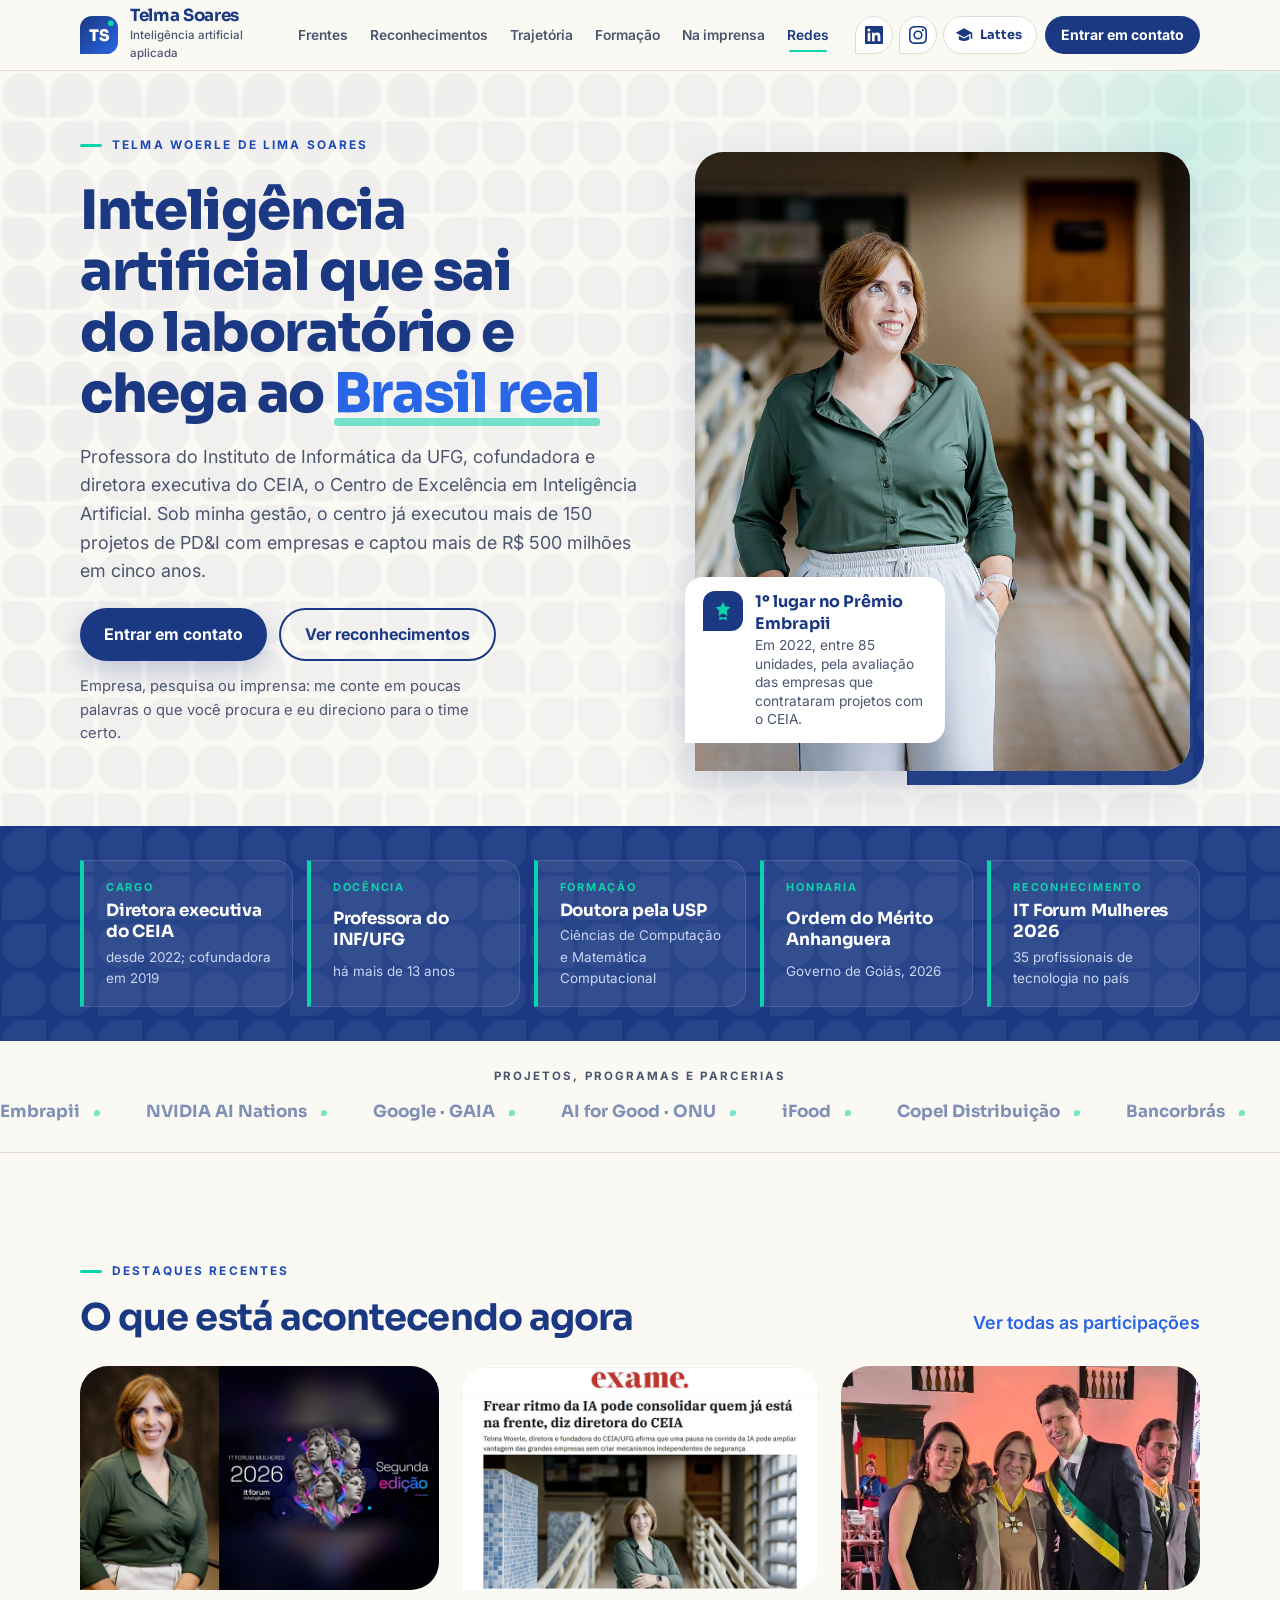
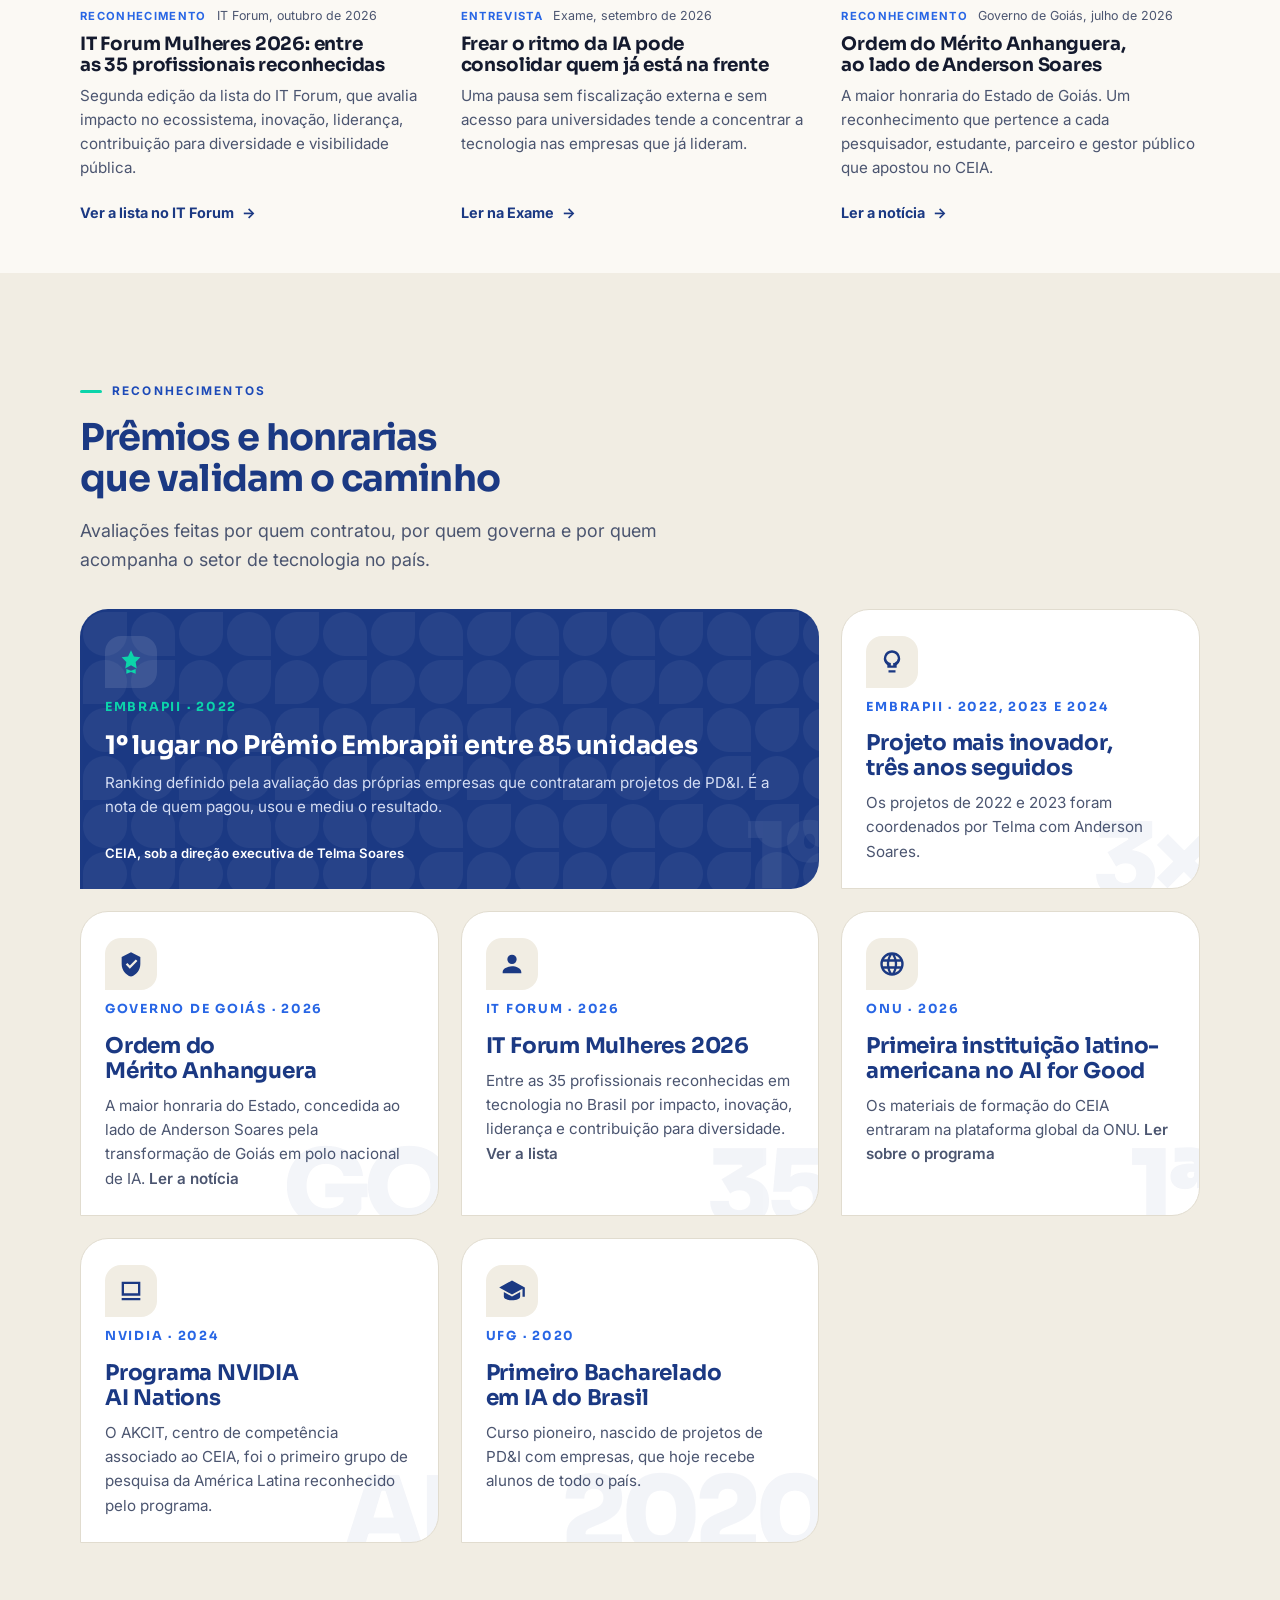
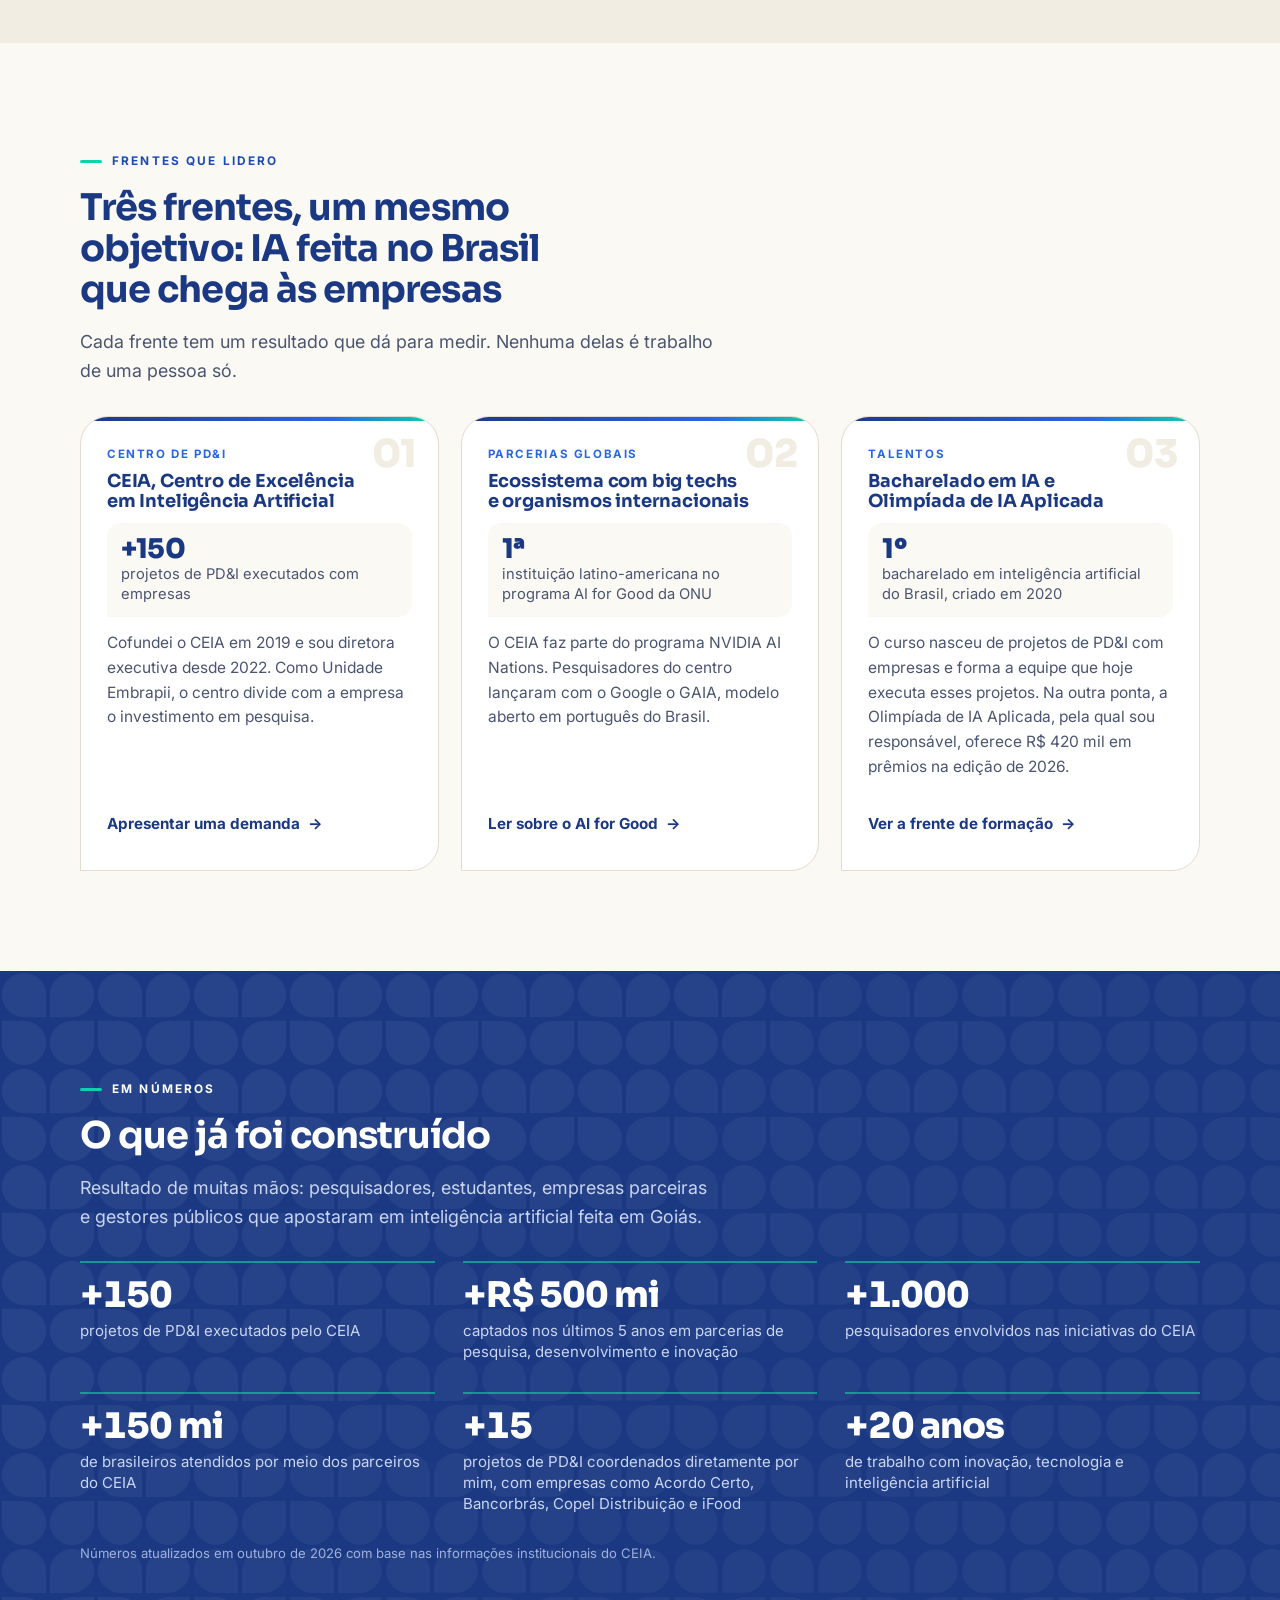
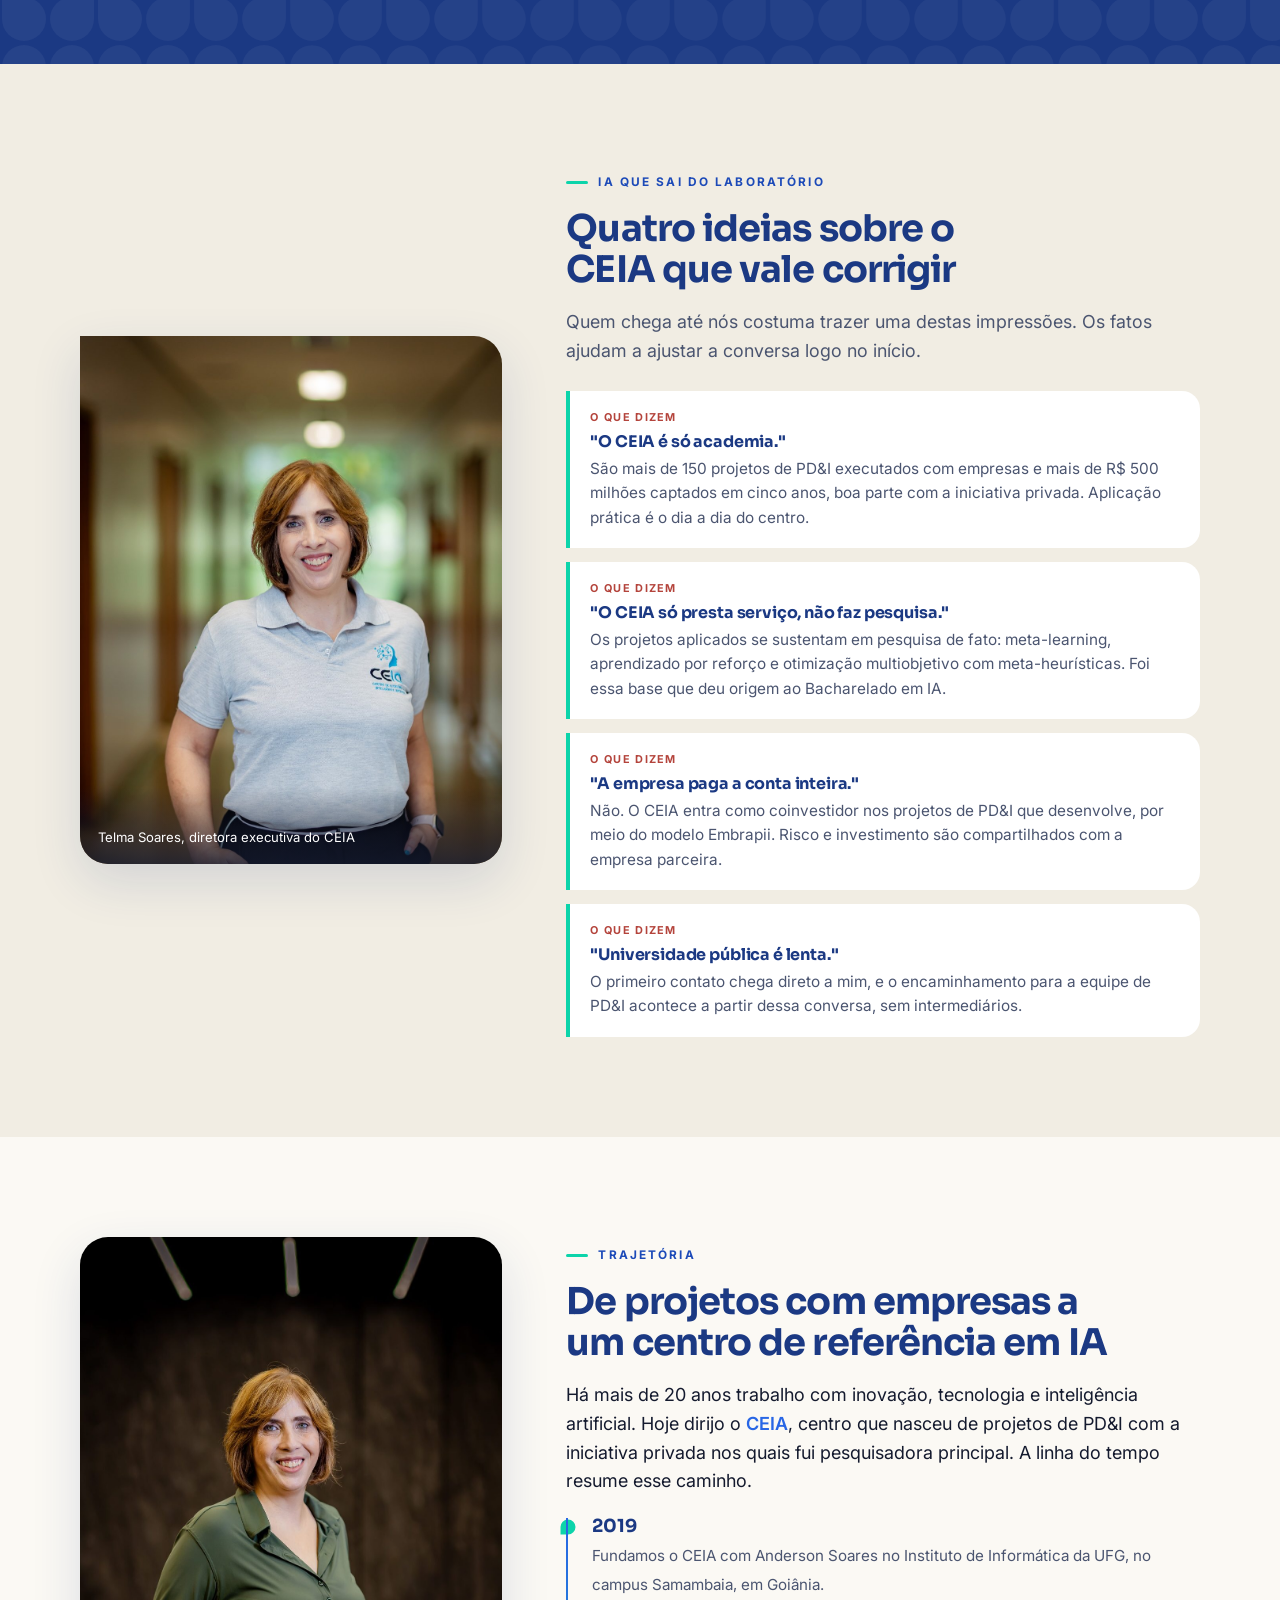
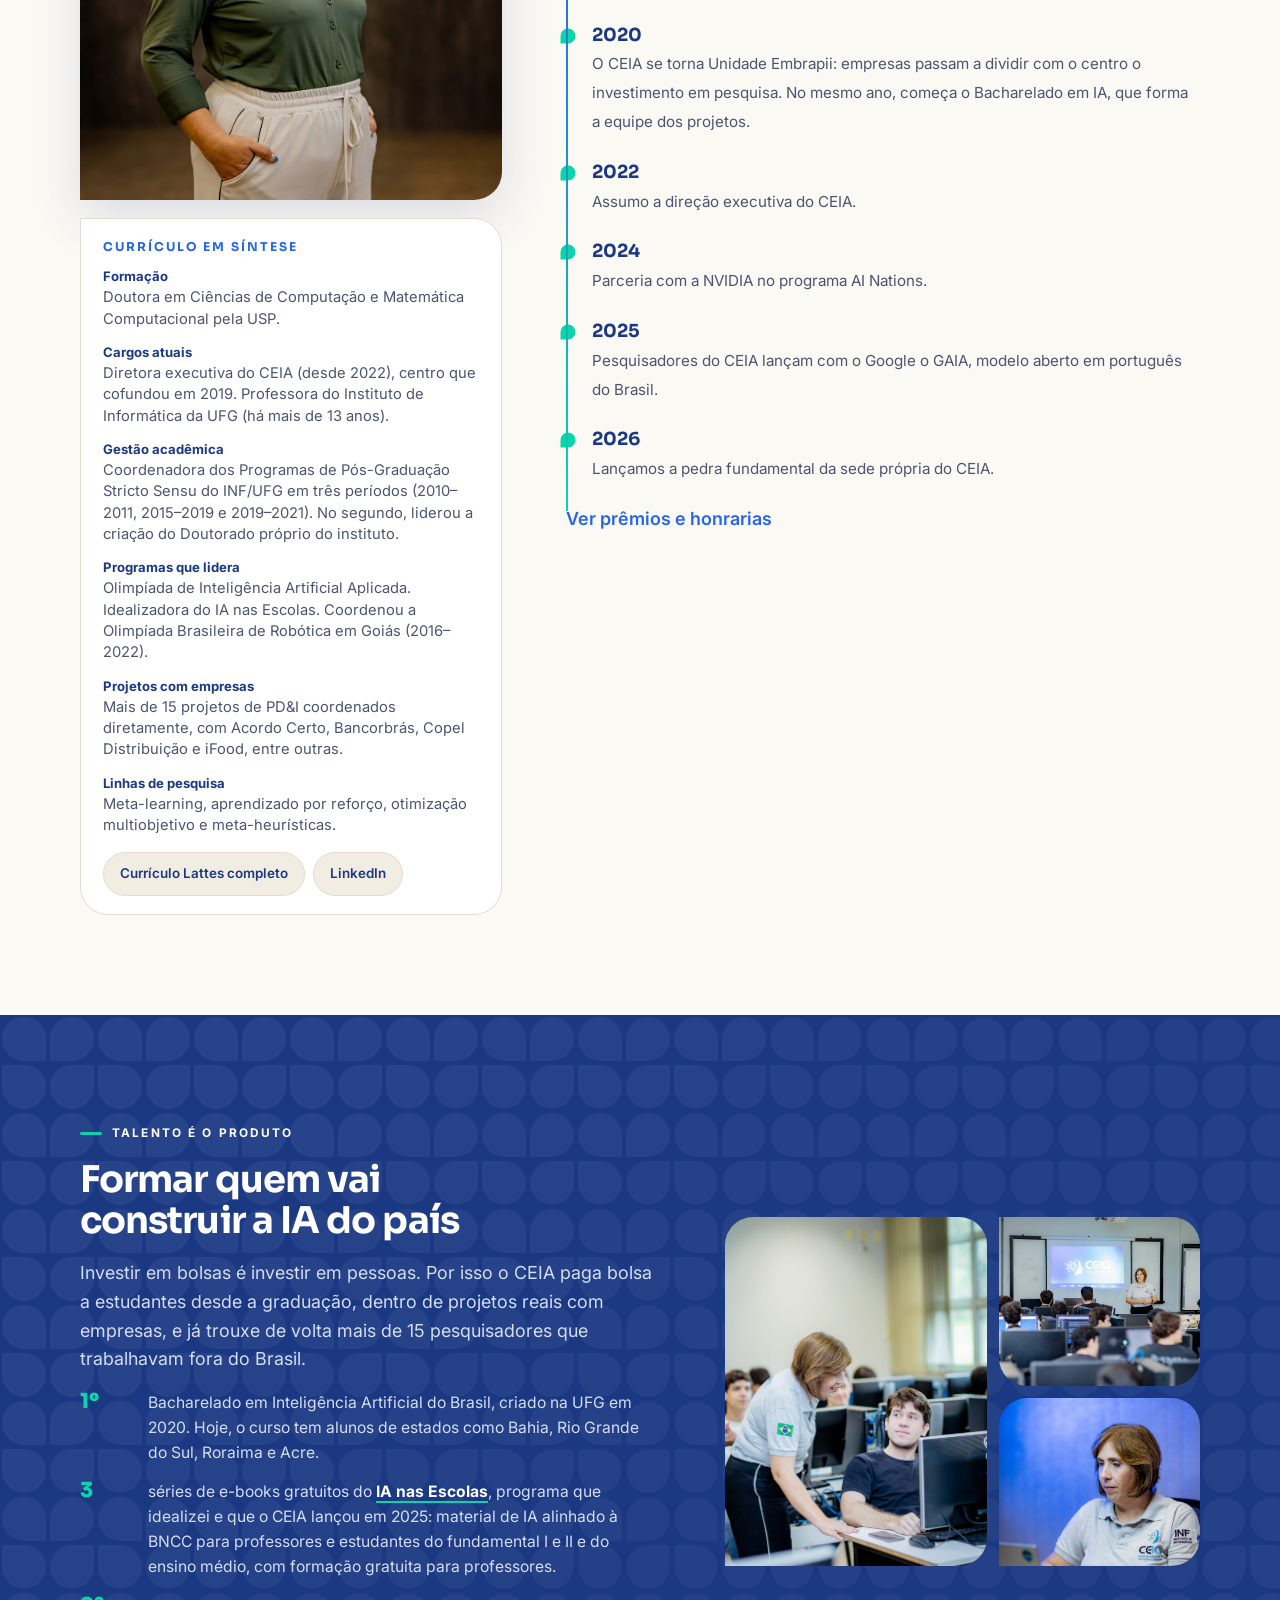
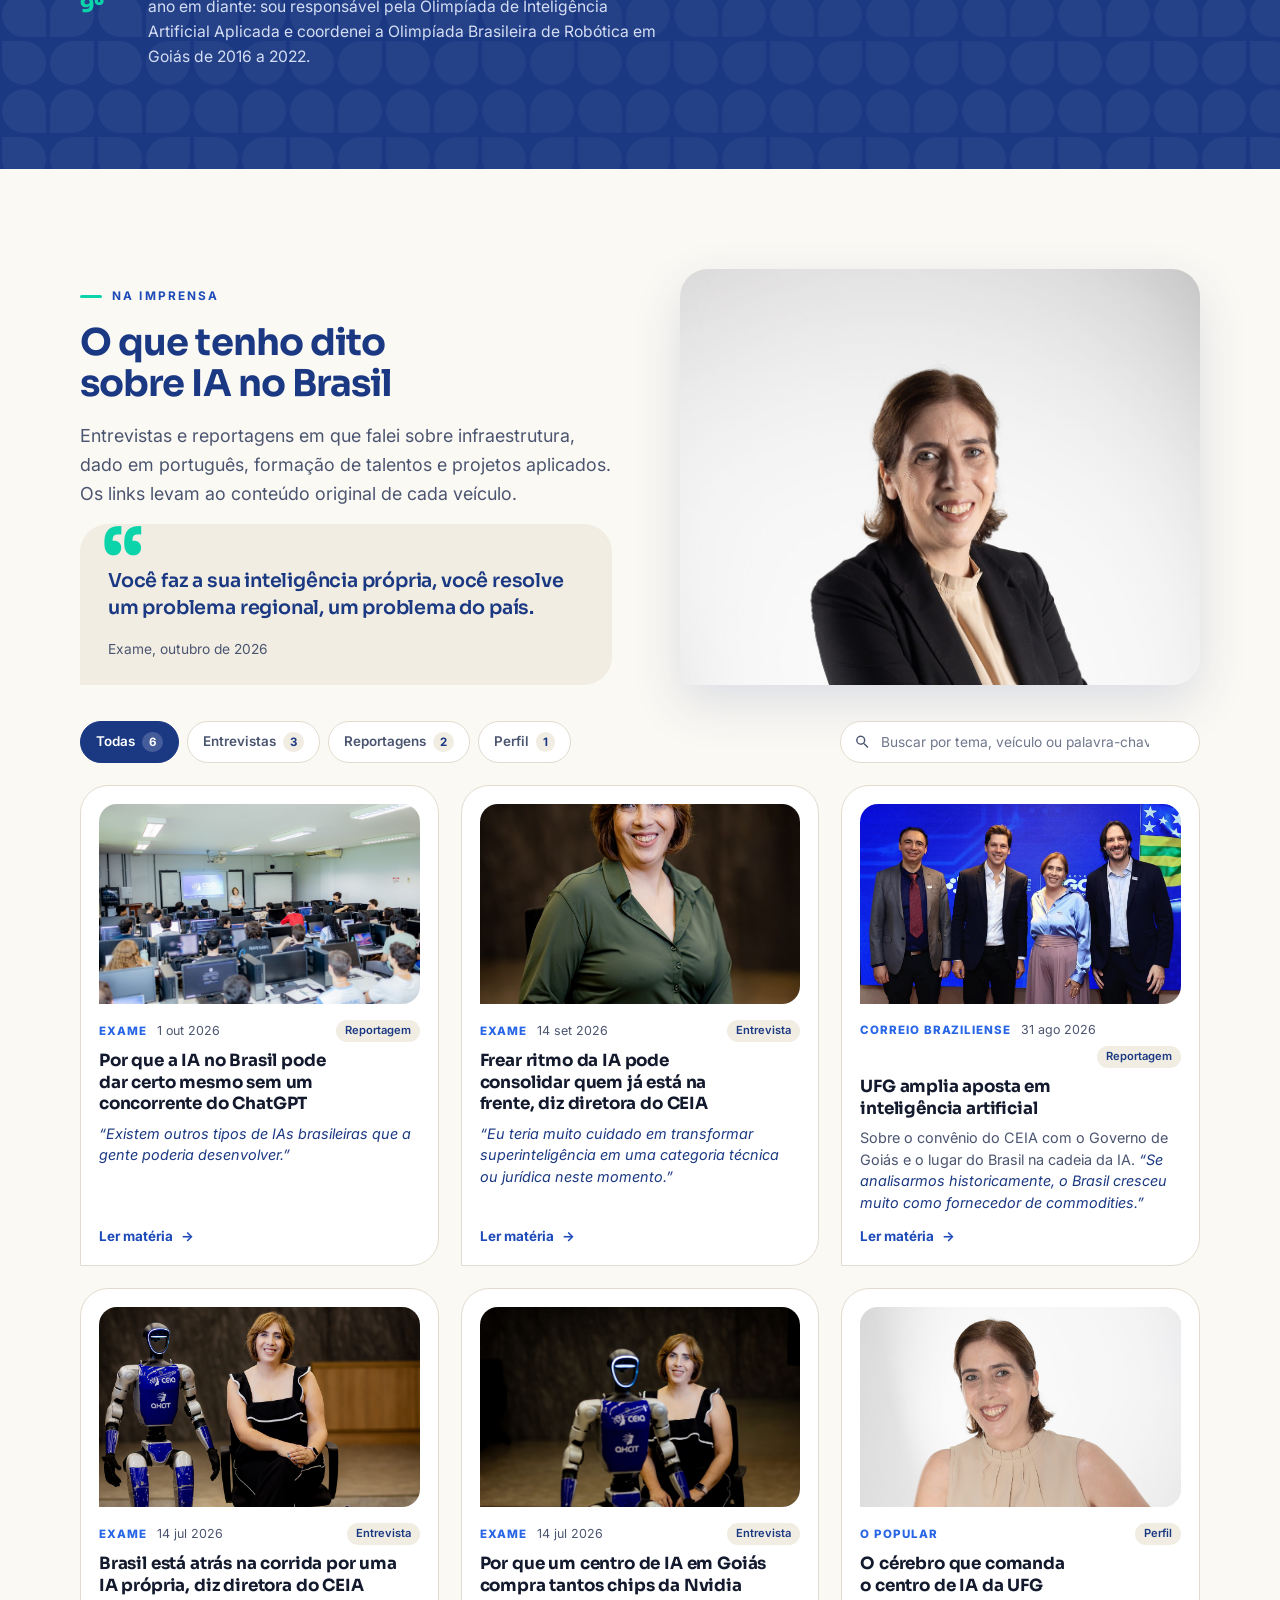
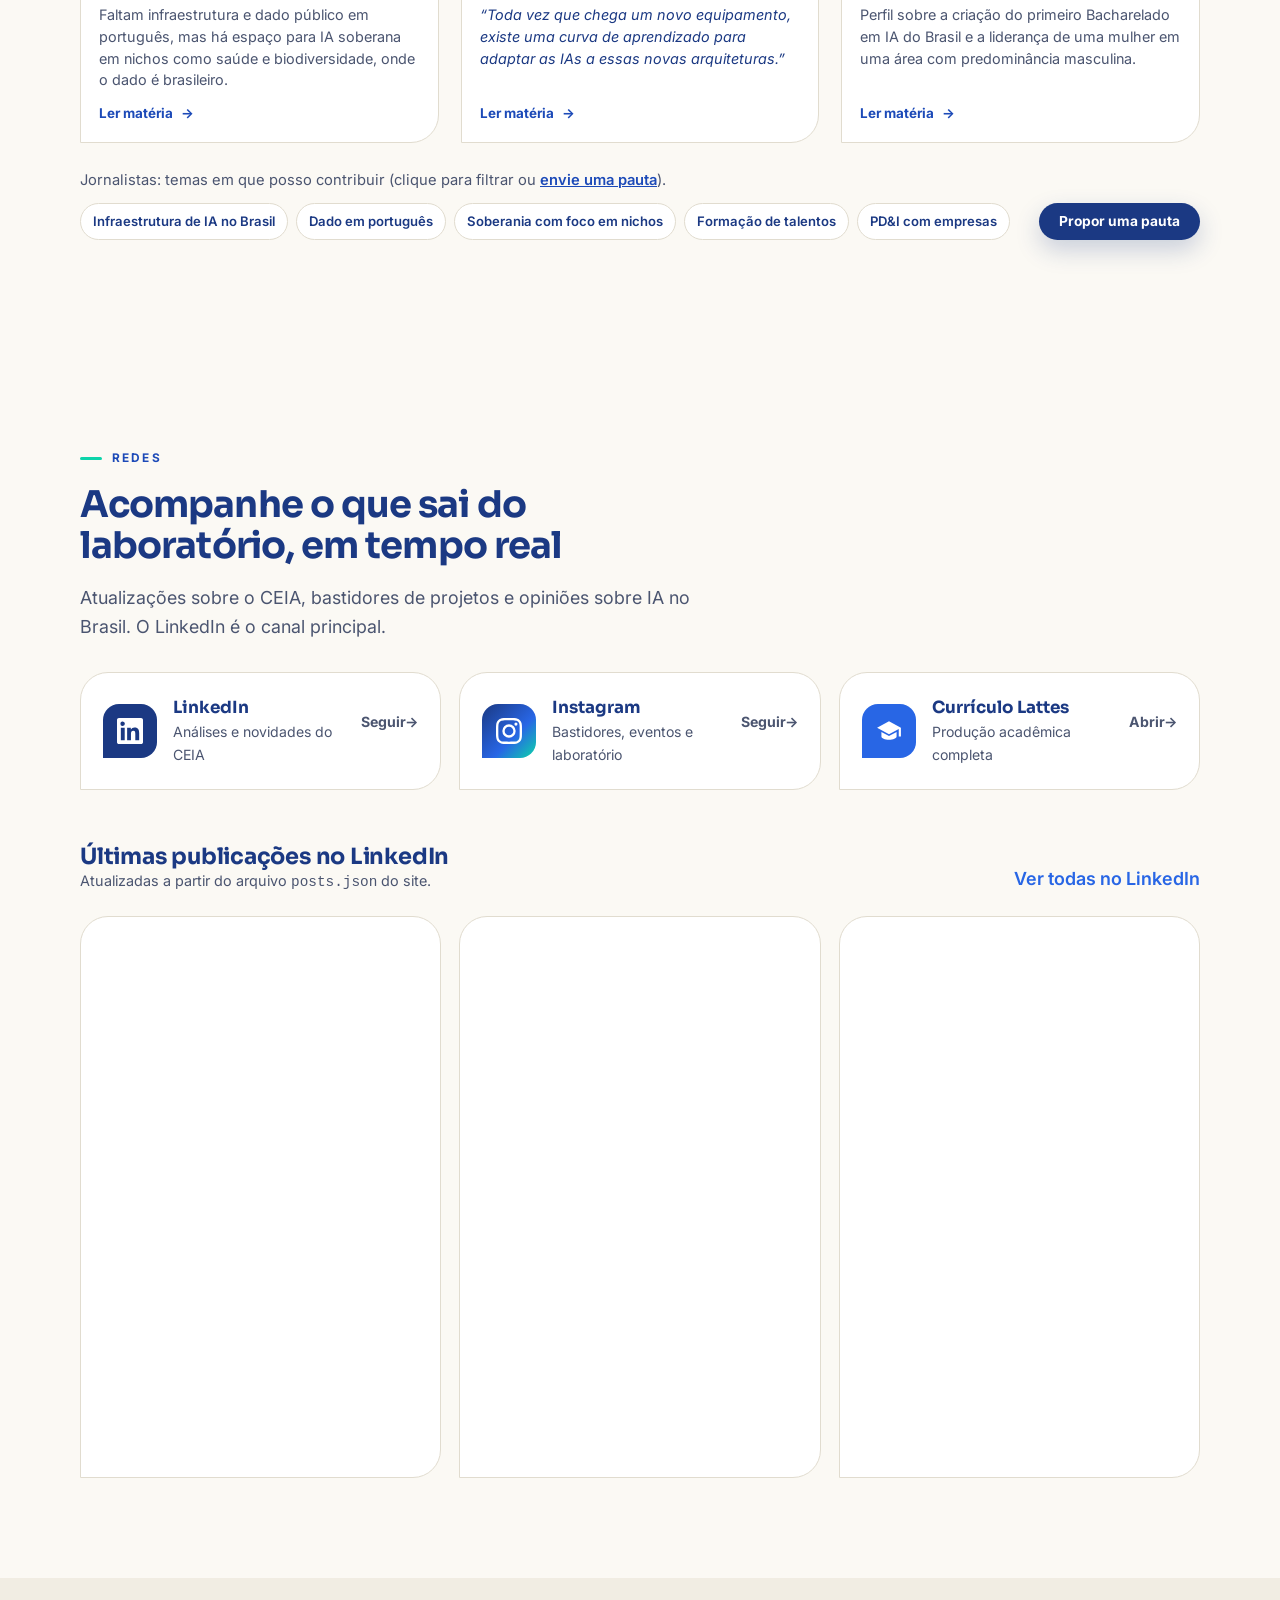
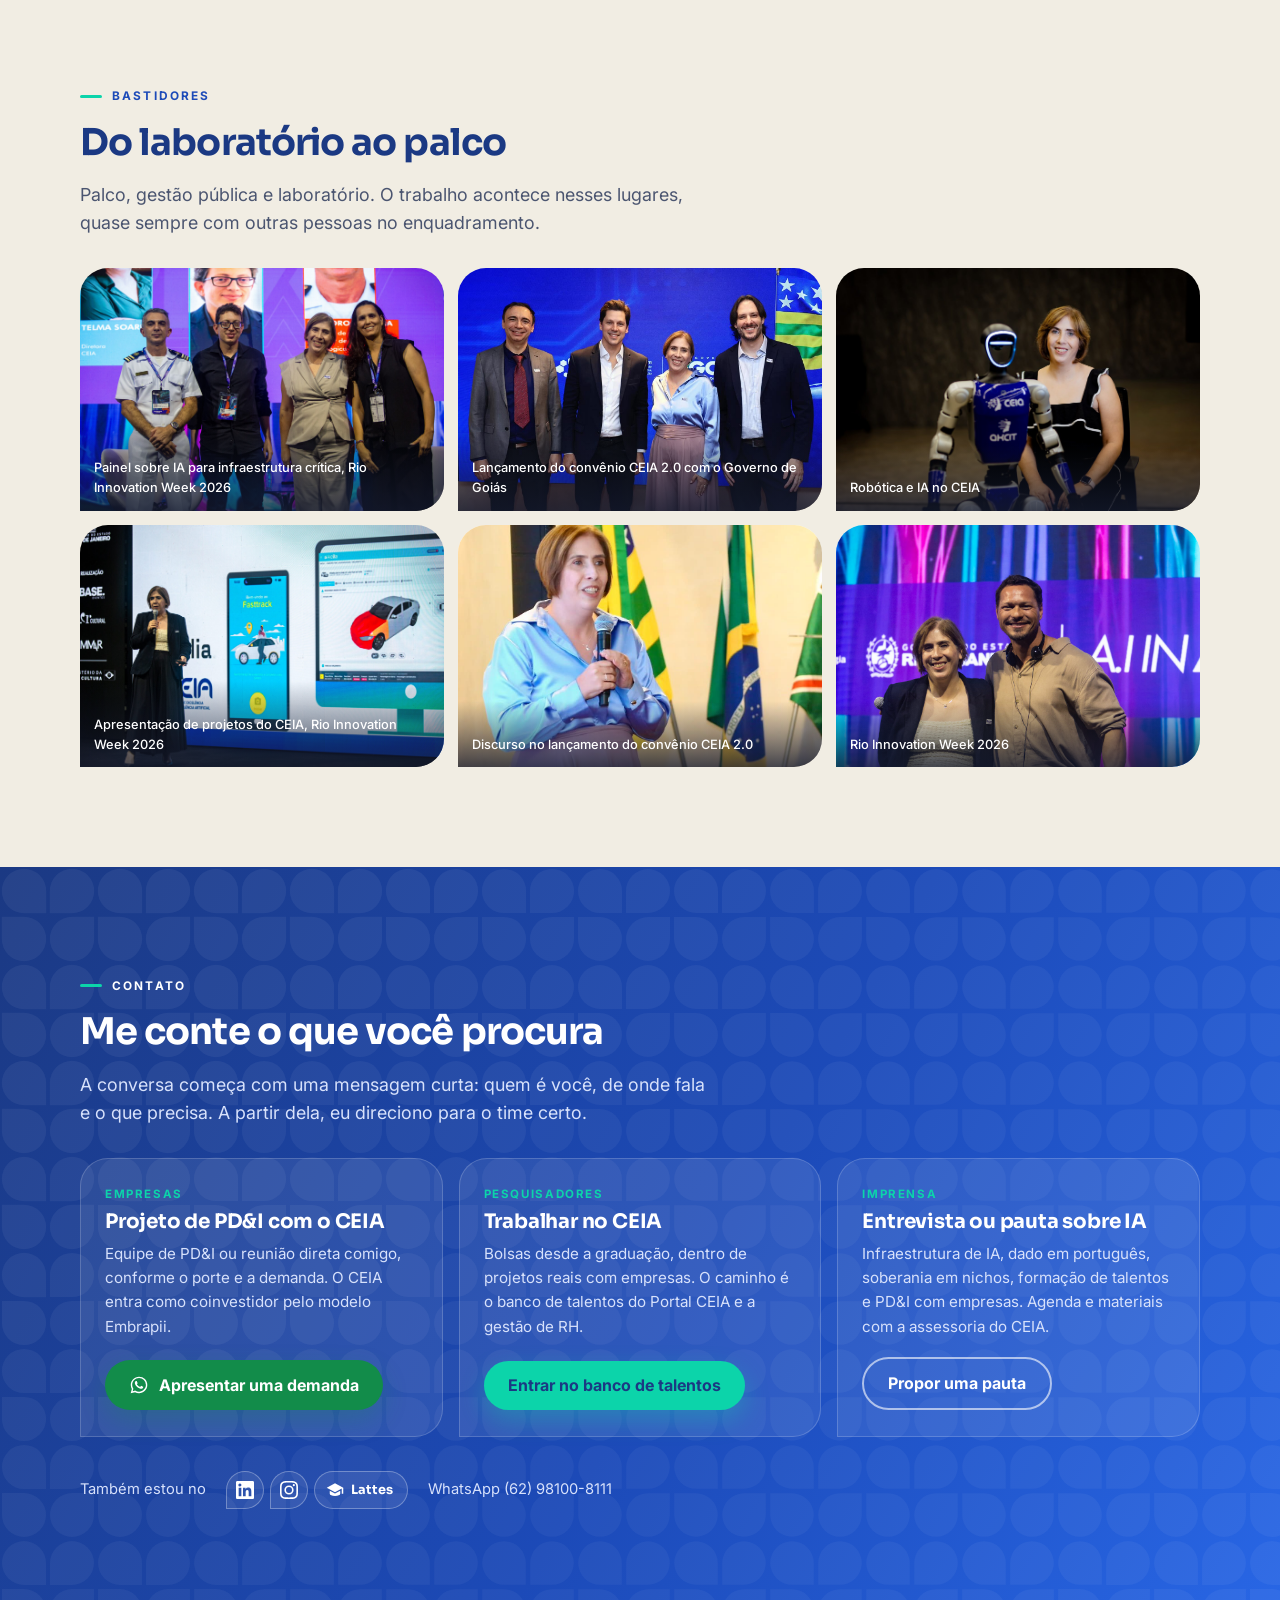
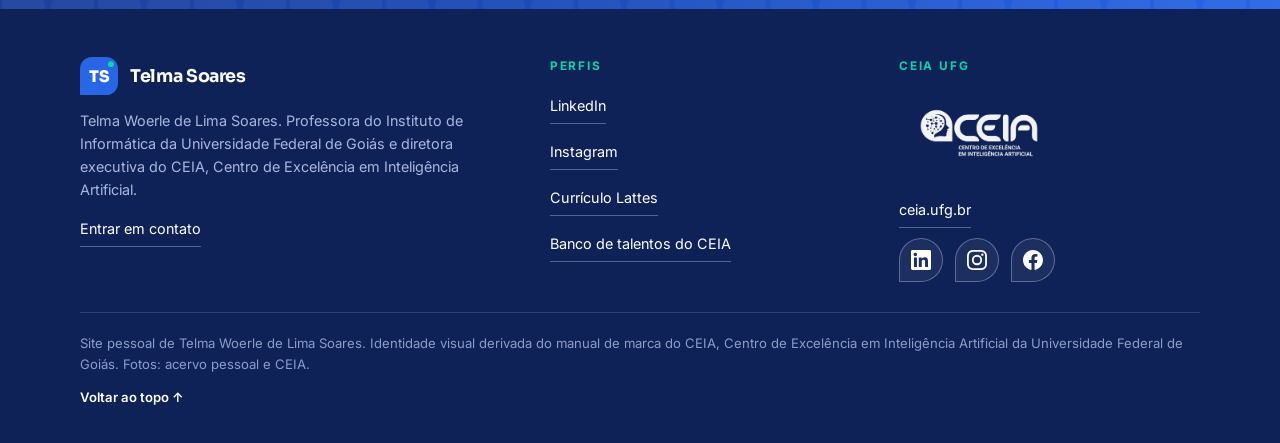
==== index.html @ 1562241e "Petróleo e cobre: devolve o cobre ao monograma e ao fundo do Contato - Novas variáveis --contato-mei" ====
<!DOCTYPE html>
<html lang="pt-BR">
<head>
<meta charset="utf-8">
<meta name="viewport" content="width=device-width, initial-scale=1, viewport-fit=cover">
<title>Telma Soares | Inteligência artificial aplicada, pesquisa e formação de talentos</title>
<meta name="description" content="Telma Woerle de Lima Soares, professora do Instituto de Informática da UFG e diretora executiva do CEIA. Projetos de PD&amp;I em inteligência artificial com empresas, formação de pesquisadores e fonte para a imprensa.">
<meta property="og:title" content="Telma Soares | Inteligência artificial que sai do laboratório">
<meta property="og:description" content="Professora da UFG e diretora executiva do CEIA. Mais de 150 projetos de PD&amp;I executados pelo centro, Bacharelado em IA pioneiro no Brasil e participação frequente na imprensa sobre IA no país.">
<meta property="og:type" content="website">
<meta property="og:image" content="https://telmaw.github.io/siteTelma/img/foto-original-3.jpg">
<meta property="og:image:width" content="1600">
<meta property="og:image:height" content="1067">
<meta property="og:url" content="https://telmaw.github.io/siteTelma/">
<meta name="theme-color" content="#1B3983">
<link rel="icon" href="data:image/svg+xml,%3Csvg xmlns='http://www.w3.org/2000/svg' viewBox='0 0 64 64'%3E%3Cpath d='M0 20C0 9 9 0 20 0h24c11 0 20 9 20 20v24c0 11-9 20-20 20H0z' fill='%231B3983'/%3E%3Ctext x='32' y='42' text-anchor='middle' font-family='Inter,Arial,sans-serif' font-weight='800' font-size='28' fill='%23fff'%3ETS%3C/text%3E%3C/svg%3E">
<link rel="preconnect" href="https://fonts.googleapis.com">
<link rel="preconnect" href="https://fonts.gstatic.com" crossorigin>
<link href="https://fonts.googleapis.com/css2?family=Sora:wght@500;600;700;800&family=Inter:wght@400;500;600;700&display=swap" rel="stylesheet">

<!--
  VERSÃO 2 (proposta). Mudanças em relação à versão publicada:
  - Botões "WhatsApp" viraram "Entrar em contato" e levam à seção de contato, que direciona por perfil.
  - Nova seção "Reconhecimentos" com peso visual maior para prêmios e honrarias.
  - Novo bloco "Currículo em síntese" dentro de Trajetória (cargos, coordenações, formação).
  - Seção "IA que sai do laboratório" usa foto-corredor-ceia.jpg (foto-laboratorio.jpg repetia a cena da foto-original-239 em Formação).
  - Links para LinkedIn, Instagram e Lattes no topo, no contato e no rodapé.
  - Menu no celular (hambúrguer), barra de progresso de leitura, animações de entrada, números animados,
    faixa de parceiros, filtro na imprensa, linha do tempo com progresso, galeria com lightbox.
  PENDÊNCIAS:
  - Confirmar os períodos de coordenação da pós-graduação (2010–2011, 2015–2019, 2019–2021), vindos do briefing.
-->

<link id="paleta" rel="stylesheet" href="css/paleta.css">
<script>/* teste de paletas: ?paleta=nome carrega css/paletas/nome.css */
(function(){var n=new URLSearchParams(location.search).get("paleta"),l=document.getElementById("paleta");if(n&&/^[a-z0-9-]+$/.test(n))l.href=l.href.replace(/paleta\.css$/,"paletas/"+n+".css");})();</script>
<style>
/* Layout: editorial em uma coluna com blocos alternando papel claro e azul institucional do CEIA;
   a forma da marca (canto reto) aparece em fotos, cartões e marcadores. */
:root{
  --display:"Sora","Inter","Segoe UI",Helvetica,Arial,sans-serif;
  --texto:"Inter","Segoe UI",Helvetica,Arial,sans-serif;
  --max:1160px;
  --raio:28px;
}
*{box-sizing:border-box;margin:0;padding:0}
html{scroll-behavior:smooth;-webkit-text-size-adjust:100%}
body{font-family:var(--texto);color:var(--tinta);background:var(--papel);font-size:17px;line-height:1.6;-webkit-font-smoothing:antialiased;overflow-x:hidden}
img{max-width:100%;height:auto;display:block}
a{color:inherit}
button{font:inherit;color:inherit;background:none;border:0;cursor:pointer}
.wrap{width:100%;max-width:var(--max);margin:0 auto;padding-left:max(20px,env(safe-area-inset-left,0px));padding-right:max(20px,env(safe-area-inset-right,0px))}
section{padding-block:72px;scroll-margin-top:72px}
h1,h2,h3{font-family:var(--display);line-height:1.12;letter-spacing:-0.025em;font-weight:700;color:var(--azul-escuro);text-wrap:balance}
h1{font-size:2.3rem;font-weight:800}
h2{font-size:1.8rem;margin-bottom:18px;max-width:22ch}
h3{font-size:1.12rem;margin-bottom:8px;letter-spacing:-0.01em}
p{margin-bottom:16px}
.olho{display:inline-flex;align-items:center;gap:10px;font-size:.74rem;letter-spacing:.18em;text-transform:uppercase;font-weight:700;color:var(--azul);margin-bottom:16px}
.olho::before{content:"";width:22px;height:3px;background:var(--verde);border-radius:2px}
.lead{font-size:1.12rem;color:var(--tinta-suave);max-width:58ch}
.texto-largo{max-width:66ch}
.link{color:var(--acento);font-weight:600;text-decoration:none;background:linear-gradient(var(--acento),var(--acento)) no-repeat 0 100%/0 2px;transition:background-size .25s ease}
.link:hover{background-size:100% 2px}
.forma{border-radius:var(--raio) var(--raio) var(--raio) 0;overflow:hidden}
.forma-alt{border-radius:0 var(--raio) var(--raio) var(--raio);overflow:hidden}
:focus-visible{outline:3px solid var(--verde);outline-offset:3px}

/* animações de entrada: começam visíveis; a classe .anim só é aplicada quando há JS e movimento permitido */
.js .anim{opacity:0;transform:translateY(22px);transition:opacity .7s ease,transform .7s cubic-bezier(.2,.7,.2,1)}
.js .anim.in{opacity:1;transform:none}
.js .anim[data-delay="1"]{transition-delay:.1s}.js .anim[data-delay="2"]{transition-delay:.2s}.js .anim[data-delay="3"]{transition-delay:.3s}.js .anim[data-delay="4"]{transition-delay:.4s}.js .anim[data-delay="5"]{transition-delay:.5s}

/* progresso de leitura */
.progresso{position:fixed;top:0;left:0;height:3px;width:100%;z-index:70;background:transparent;pointer-events:none}
.progresso i{display:block;height:100%;width:100%;background:linear-gradient(90deg,var(--azul-claro),var(--verde));transform:scaleX(0);transform-origin:left;will-change:transform}

/* topo */
.topo{position:sticky;top:0;z-index:50;background:color-mix(in srgb,var(--papel) 90%,transparent);backdrop-filter:blur(12px);border-bottom:1px solid var(--linha);transition:box-shadow .2s ease}
.topo.rolou{box-shadow:0 8px 30px color-mix(in srgb,var(--azul-escuro) 8%,transparent)}
.topo .wrap{display:flex;align-items:center;justify-content:space-between;gap:16px;min-height:70px}
.marca{display:flex;align-items:center;gap:12px;text-decoration:none;color:var(--azul-escuro)}
.monograma{width:38px;height:38px;flex:none}
.marca b{display:block;font-family:var(--display);font-weight:700;font-size:1.05rem;letter-spacing:-0.02em;line-height:1.1}
.marca span{display:block;font-size:.72rem;font-weight:500;color:var(--tinta-suave)}
@media (max-width:419px){.marca span{display:none}.topo-acoes .btn.pequeno{padding:10px 13px;font-size:.82rem}}
.nav{display:none;gap:2px;font-size:.86rem;font-weight:600;white-space:nowrap}
.nav a{text-decoration:none;color:var(--tinta-suave);padding:8px 10px;border-radius:999px;position:relative;transition:color .15s ease,background .15s ease}
.nav a:hover{color:var(--azul-escuro);background:var(--areia)}
.nav a.ativo{color:var(--azul-escuro)}
.nav a.ativo::after{content:"";position:absolute;left:12px;right:12px;bottom:2px;height:2px;background:var(--verde);border-radius:2px}
.topo-acoes{display:flex;align-items:center;gap:8px}
.sociais{display:flex;gap:6px}
.topo .sociais{display:none}
.sociais a{text-decoration:none;display:inline-flex;align-items:center;justify-content:center;width:38px;height:38px;border-radius:50% 50% 50% 0;color:var(--azul-escuro);border:1px solid var(--linha);background:var(--branco);transition:background .15s ease,transform .15s ease,border-color .15s ease}
.sociais a:hover{background:var(--azul-escuro);color:var(--branco);border-color:var(--azul-escuro);transform:translateY(-2px)}
.sociais svg{width:18px;height:18px;fill:currentColor}
.sociais a.lattes-link{width:auto;padding:0 14px 0 11px;gap:7px;border-radius:999px;font-family:var(--display);font-size:.8rem;font-weight:700}
.hamburguer{display:inline-flex;flex-direction:column;justify-content:center;gap:5px;width:44px;height:44px;padding:10px;border-radius:12px;border:1px solid var(--linha);background:var(--branco)}
.hamburguer i{display:block;height:2px;background:var(--azul-escuro);border-radius:2px;transition:transform .25s ease,opacity .2s ease}
.menu-aberto .hamburguer i:nth-child(1){transform:translateY(7px) rotate(45deg)}
.menu-aberto .hamburguer i:nth-child(2){opacity:0}
.menu-aberto .hamburguer i:nth-child(3){transform:translateY(-7px) rotate(-45deg)}
.menu-movel{display:none;position:fixed;inset:70px 0 auto 0;z-index:49;background:var(--papel);border-bottom:1px solid var(--linha);padding:18px 20px 26px;box-shadow:0 20px 50px color-mix(in srgb,var(--azul-escuro) 12%,transparent)}
.menu-aberto .menu-movel{display:block}
.menu-movel a{display:block;padding:12px 4px;font-weight:600;text-decoration:none;color:var(--azul-escuro);border-bottom:1px solid var(--linha)}
.menu-movel .sociais{margin-top:16px}

/* botões */
.btn{display:inline-flex;align-items:center;gap:10px;background:var(--azul-escuro);color:var(--branco);text-decoration:none;font-weight:700;font-size:1rem;padding:15px 24px;border-radius:999px;line-height:1.2;position:relative;overflow:hidden;transition:transform .15s ease,box-shadow .15s ease,background .15s ease;box-shadow:0 10px 24px color-mix(in srgb,var(--azul-escuro) 22%,transparent)}
.btn::after{content:"";position:absolute;inset:0;background:linear-gradient(120deg,transparent 30%,color-mix(in srgb,var(--branco) 18%,transparent) 50%,transparent 70%);transform:translateX(-120%);transition:transform .6s ease}
.btn:hover{transform:translateY(-2px);box-shadow:0 14px 30px color-mix(in srgb,var(--azul-escuro) 30%,transparent)}
.btn:hover::after{transform:translateX(120%)}
.btn svg{width:20px;height:20px;flex:none;fill:var(--branco)}
.btn.pequeno{padding:11px 16px;font-size:.88rem;box-shadow:none;white-space:nowrap}
.btn.whats{background:var(--whats);box-shadow:0 10px 24px color-mix(in srgb,var(--whats) 25%,transparent)}
.btn.verde{background:var(--verde);color:var(--azul-escuro);box-shadow:0 10px 24px color-mix(in srgb,var(--verde) 30%,transparent)}
.btn.verde svg{fill:var(--azul-escuro)}
.btn.vazado{background:transparent;color:var(--azul-escuro);border:2px solid var(--azul-escuro);box-shadow:none}
.btn.vazado:hover{background:var(--azul-escuro);color:var(--branco)}
.btn.vazado.claro{color:var(--branco);border-color:color-mix(in srgb,var(--branco) 60%,transparent)}
.btn.vazado.claro:hover{background:var(--branco);color:var(--azul-escuro)}
.apoio{font-size:.92rem;color:var(--tinta-suave);margin-top:14px;max-width:46ch}

/* hero */
.hero{padding:40px 0 0;background:var(--papel) var(--padrao-claro) repeat;position:relative;overflow:hidden}
.hero::before{content:"";position:absolute;width:520px;height:520px;right:-180px;top:-200px;border-radius:50%;background:radial-gradient(circle,color-mix(in srgb,var(--verde) 18%,transparent),transparent 65%);pointer-events:none;animation:flutua 9s ease-in-out infinite alternate}
@keyframes flutua{from{transform:translate(0,0)}to{transform:translate(-30px,40px)}}
.hero .wrap{display:grid;gap:34px;align-items:center;position:relative}
.hero-texto{padding-bottom:40px}
.hero h1{font-size:2.35rem;margin:10px 0 18px;max-width:14ch}
.hero h1 em{font-style:normal;color:var(--acento);position:relative;white-space:nowrap}
.hero h1 em::after{content:"";position:absolute;left:0;right:0;bottom:.04em;height:.14em;background:var(--verde);opacity:.55;border-radius:3px;transform:scaleX(0);transform-origin:left;animation:sublinha .8s .9s cubic-bezier(.2,.7,.2,1) forwards}
@keyframes sublinha{to{transform:scaleX(1)}}
.hero .acoes{display:flex;flex-wrap:wrap;gap:12px;margin-top:22px}
.hero-foto{position:relative;isolation:isolate}
.hero-foto .forma{aspect-ratio:4/5;background:var(--areia);box-shadow:var(--sombra);max-width:100%}
.hero-foto img{width:100%;height:100%;object-fit:cover;object-position:50% 20%;transform:scale(1.04);transition:transform 1.4s ease}
.js .hero-foto.in img{transform:scale(1)}
.hero-foto::before{content:"";position:absolute;inset:auto -14px -14px auto;width:60%;height:60%;border-radius:var(--raio) var(--raio) var(--raio) 0;background:var(--azul-escuro) var(--padrao-escuro) repeat;z-index:-1}
.selo{position:absolute;left:-10px;bottom:28px;background:var(--branco);border-radius:18px 18px 18px 0;padding:14px 18px;box-shadow:var(--sombra);max-width:260px;font-size:.86rem;line-height:1.35;display:flex;gap:12px;align-items:flex-start}
.selo .ico{width:40px;height:40px;flex:none;border-radius:12px 12px 12px 0;background:var(--azul-escuro);display:grid;place-items:center;color:var(--verde)}
.selo .ico svg{width:22px;height:22px;fill:currentColor}
.selo strong{display:block;color:var(--azul-escuro);font-size:1rem;margin-bottom:2px;font-family:var(--display)}
.selo span{color:var(--tinta-suave)}

/* faixa de credenciais: cinco credenciais em destaque, com peso de título */
.faixa{background:var(--azul-escuro) var(--padrao-escuro) repeat;color:var(--branco);padding-block:34px}
.faixa ul{list-style:none;display:grid;gap:14px}
.faixa li{position:relative;padding:18px 18px 16px 22px;border-radius:0 18px 18px 0;background:color-mix(in srgb,var(--branco) 6%,transparent);border:1px solid color-mix(in srgb,var(--branco) 12%,transparent);border-left:4px solid var(--verde);display:grid;gap:4px;transition:background .2s ease,transform .2s ease}
.faixa li:hover{background:color-mix(in srgb,var(--branco) 12%,transparent);transform:translateY(-3px)}
.faixa small{font-size:.68rem;letter-spacing:.16em;text-transform:uppercase;font-weight:700;color:var(--verde)}
.faixa b{font-family:var(--display);font-weight:700;font-size:1.05rem;line-height:1.25;color:var(--branco);letter-spacing:-0.01em}
.faixa span{font-size:.84rem;color:var(--sobre-escuro-2)}

/* faixa de parceiros (marquee) */
.parceiros{padding:26px 0;border-bottom:1px solid var(--linha);overflow:hidden}
.parceiros .rotulo{text-align:center;font-size:.72rem;letter-spacing:.18em;text-transform:uppercase;font-weight:700;color:var(--tinta-suave);margin-bottom:14px}
.parceiros{position:relative}
.marquee{display:flex;gap:0;width:max-content;animation:rola 38s linear infinite}
.marquee:hover{animation-play-state:paused}
.marquee ul{list-style:none;display:flex;gap:46px;padding-right:46px;white-space:nowrap}
.marquee li{font-family:var(--display);font-weight:700;font-size:1.05rem;color:var(--azul-escuro);opacity:.55;display:flex;align-items:center;gap:14px}
.marquee li::after{content:"";width:6px;height:6px;border-radius:50% 50% 50% 0;background:var(--verde)}
@keyframes rola{to{transform:translateX(-50%)}}

/* destaques recentes */
.destaques{padding-bottom:40px}
.cabeca-linha{display:flex;flex-wrap:wrap;align-items:end;justify-content:space-between;gap:12px 24px;margin-bottom:28px}
.cabeca-linha h2{margin-bottom:0}
.grade-destaques{display:grid;gap:22px}
.destaque-card a{display:flex;flex-direction:column;gap:8px;text-decoration:none;color:inherit;height:100%}
.destaque-card .img{aspect-ratio:16/10;background:var(--areia);margin-bottom:8px;max-width:100%}
.destaque-card img{width:100%;height:100%;object-fit:cover;transition:transform .5s ease}
.destaque-card a:hover img{transform:scale(1.04)}
.destaque-card .meta{font-size:.78rem;color:var(--tinta-suave)}
.destaque-card .meta b{color:var(--acento);text-transform:uppercase;letter-spacing:.12em;font-size:.7rem;margin-right:6px}
.destaque-card h3{font-size:1.15rem;margin:0;color:var(--tinta)}
.destaque-card a:hover h3{color:var(--azul)}
.destaque-card p{font-size:.95rem;color:var(--tinta-suave);margin:0;flex:1}
.ir{font-size:.9rem;font-weight:700;color:var(--azul-escuro);display:inline-flex;align-items:center;gap:8px;margin-top:4px;min-height:40px}
.ir::after{content:"→";transition:transform .2s ease}
a:hover .ir::after,.ir:hover::after{transform:translateX(5px)}

/* reconhecimentos */
.reconhecimentos{background:var(--areia);position:relative;overflow:hidden}
.grade-premios{display:grid;gap:18px;margin-top:34px}
.premio{background:var(--branco);border:1px solid var(--linha);border-radius:var(--raio) var(--raio) var(--raio) 0;padding:26px 24px 24px;position:relative;overflow:hidden;display:flex;flex-direction:column;gap:10px;transition:transform .25s ease,box-shadow .25s ease}
.premio:hover{transform:translateY(-6px);box-shadow:var(--sombra)}
.premio.grande{background:var(--azul-escuro) var(--padrao-escuro) repeat;color:var(--branco);border-color:transparent}
.premio .ano{font-family:var(--display);font-size:.78rem;font-weight:700;letter-spacing:.14em;text-transform:uppercase;color:var(--acento)}
.premio.grande .ano{color:var(--verde)}
.premio .ico{width:52px;height:52px;border-radius:16px 16px 16px 0;background:var(--areia);display:grid;place-items:center;color:var(--azul-escuro)}
.premio.grande .ico{background:color-mix(in srgb,var(--branco) 10%,transparent);color:var(--verde)}
.premio .ico svg{width:28px;height:28px;fill:currentColor}
.premio h3{font-size:1.35rem;margin:4px 0 0;line-height:1.15}
.premio.grande h3{color:var(--branco);font-size:1.6rem}
.premio p{margin:0;font-size:.95rem;color:var(--tinta-suave);flex:1}
.premio.grande p{color:var(--sobre-escuro)}
.premio .quem{font-size:.82rem;font-weight:600;color:var(--azul-escuro)}
.premio.grande .quem{color:var(--branco)}
.premio .fundo{position:absolute;right:-10px;bottom:-26px;font-family:var(--display);font-size:6.5rem;font-weight:800;line-height:1;color:var(--azul-escuro);opacity:.05;letter-spacing:-0.06em;pointer-events:none}
.premio.grande .fundo{color:var(--branco);opacity:.06}
.premio a{color:inherit}

/* frentes */
.frentes{background:var(--papel)}
.grade-frentes{display:grid;gap:18px;margin-top:30px}
.frente{background:var(--branco);border:1px solid var(--linha);border-radius:var(--raio) var(--raio) var(--raio) 0;padding:28px 26px 24px;display:flex;flex-direction:column;gap:6px;position:relative;overflow:hidden;transition:transform .25s ease,box-shadow .25s ease}
.frente:hover{transform:translateY(-4px);box-shadow:var(--sombra)}
.frente::before{content:"";position:absolute;top:0;left:0;right:0;height:4px;background:linear-gradient(90deg,var(--azul-escuro),var(--azul-claro) 70%,var(--verde))}
.frente-num{position:absolute;top:18px;right:22px;font-family:var(--display);font-size:2.4rem;font-weight:800;color:var(--areia);letter-spacing:-0.04em;line-height:1}
.frente .tag{font-size:.72rem;font-weight:700;letter-spacing:.14em;text-transform:uppercase;color:var(--acento)}
.frente h3{margin:2px 0 6px;max-width:26ch}
.frente .metrica{background:var(--papel);border-radius:14px 14px 14px 0;padding:12px 14px;color:var(--tinta-suave);font-size:.92rem;line-height:1.35;margin:0 0 8px}
.frente .metrica strong{display:block;font-family:var(--display);font-size:1.7rem;font-weight:800;color:var(--azul-escuro);letter-spacing:-0.03em;line-height:1.1}
.frente p{color:var(--tinta-suave);font-size:.97rem}
.frente p:not(.metrica){flex:1}
.link-cta{display:inline-flex;align-items:center;gap:8px;color:var(--azul-escuro);font-weight:700;text-decoration:none;font-size:.95rem;min-height:44px}
.link-cta::after{content:"→";transition:transform .2s ease}
.link-cta:hover::after{transform:translateX(5px)}

/* números */
.numeros{background:var(--fundo-destaque) var(--padrao-escuro) repeat;color:var(--branco)}
.numeros h2,.numeros .olho{color:var(--branco)}
.numeros .lead{color:var(--sobre-escuro-2)}
.grade-num{display:grid;gap:22px 18px;margin-top:30px;grid-template-columns:repeat(2,1fr)}
.num{border-top:2px solid color-mix(in srgb,var(--verde) 60%,transparent);padding-top:14px}
.num strong{display:block;font-family:var(--display);font-size:clamp(1.6rem,6vw,2.2rem);font-weight:800;letter-spacing:-0.03em;line-height:1.05;margin-bottom:6px;font-variant-numeric:tabular-nums}
.num > span{font-size:.94rem;color:var(--sobre-escuro-2);line-height:1.4;display:block}
.numeros .nota{font-size:.82rem;color:var(--sobre-escuro-suave);margin:28px 0 0}

/* IA que sai do laboratório */
.destaque{background:var(--areia)}
.destaque .wrap{display:grid;gap:36px;align-items:center}
.destaque .foto{aspect-ratio:4/5;box-shadow:var(--sombra);position:relative;max-width:100%}
.destaque .foto img{width:100%;height:100%;object-fit:cover;object-position:35% 50%}
.destaque .foto figcaption{position:absolute;left:0;right:0;bottom:0;padding:40px 18px 16px;font-size:.82rem;color:var(--branco);background:linear-gradient(180deg,color-mix(in srgb,var(--tinta) 0%,transparent),color-mix(in srgb,var(--tinta) 80%,transparent))}
.objecoes{display:grid;gap:14px;margin-top:26px}
.objecao{background:var(--branco);border-radius:0 18px 18px 0;border-left:4px solid var(--verde);padding:18px 20px;display:grid;gap:6px;transition:transform .2s ease,box-shadow .2s ease}
.objecao:hover{transform:translateX(6px);box-shadow:var(--sombra)}
.objecao .rotulos{display:flex;gap:8px;font-size:.68rem;font-weight:700;letter-spacing:.12em;text-transform:uppercase}
.objecao .rotulos .mito{color:var(--alerta)}
.objecao .rotulos .fato{color:var(--whats)}
.objecao h3{font-size:1rem;color:var(--azul-escuro);margin:0}
.objecao p{margin:0;font-size:.96rem;color:var(--tinta-suave)}

/* trajetória */
.sobre .wrap{display:grid;gap:36px;align-items:start}
.sobre .coluna-foto{display:grid;gap:18px;align-content:start}
.sobre .foto{aspect-ratio:3/4;box-shadow:var(--sombra);max-width:100%}
.sobre .foto img{width:100%;height:100%;object-fit:cover;object-position:50% 15%}
.sobre .ficha{background:var(--branco);border:1px solid var(--linha);border-radius:0 var(--raio) var(--raio) var(--raio);padding:22px 22px 18px}
.sobre .ficha h3{font-size:.76rem;letter-spacing:.16em;text-transform:uppercase;color:var(--acento);margin-bottom:12px}
.sobre .ficha dl{display:grid;gap:12px;font-size:.92rem}
.sobre .ficha dt{font-weight:700;color:var(--azul-escuro);font-size:.82rem}
.sobre .ficha dd{color:var(--tinta-suave);line-height:1.45}
.sobre .ficha .cv-links{display:flex;flex-wrap:wrap;gap:8px;margin-top:16px}
.chip{display:inline-flex;align-items:center;gap:8px;font-size:.84rem;font-weight:600;color:var(--azul-escuro);background:var(--areia);border:1px solid var(--linha);padding:10px 16px;min-height:42px;border-radius:999px;text-decoration:none;transition:background .15s ease,color .15s ease}
.chip:hover{background:var(--azul-escuro);color:var(--branco);border-color:var(--azul-escuro)}
.chip svg{width:16px;height:16px;fill:currentColor}
.temas{display:flex;flex-wrap:wrap;gap:8px;margin:14px 0 28px}
.temas li{list-style:none;font-size:.82rem;font-weight:600;color:var(--azul-escuro);background:var(--branco);border:1px solid var(--linha);padding:7px 12px;border-radius:999px}
.linha-tempo{list-style:none;margin-top:10px;position:relative;padding-left:26px}
.linha-tempo::before{content:"";position:absolute;left:0;top:6px;bottom:6px;width:2px;background:var(--linha)}
.linha-tempo::after{content:"";position:absolute;left:0;top:6px;width:2px;height:var(--prog,0%);background:linear-gradient(var(--azul-claro),var(--verde));transition:height .3s ease}
.linha-tempo li{position:relative;padding:0 0 22px}
.linha-tempo li::before{content:"";position:absolute;left:-32px;top:7px;width:12px;height:12px;border-radius:50% 50% 50% 0;background:var(--linha);border:2px solid var(--papel);transition:background .3s ease,transform .3s ease}
.linha-tempo li.ativo::before{background:var(--verde);transform:scale(1.25)}
.linha-tempo b{display:block;font-family:var(--display);color:var(--azul-escuro);font-weight:700}
.linha-tempo span{color:var(--tinta-suave);font-size:.95rem}

/* formação */
.formacao{background:var(--fundo-destaque) var(--padrao-escuro) repeat;color:var(--branco)}
.formacao h2,.formacao .olho{color:var(--branco)}
.formacao .lead,.formacao p{color:var(--sobre-escuro)}
.formacao .wrap{display:grid;gap:34px;align-items:center}
.mosaico-form{display:grid;grid-template-columns:1.3fr 1fr;grid-template-rows:auto auto;gap:12px}
.mosaico-form figure{margin:0;background:var(--azul-profundo);max-width:100%}
.mosaico-form figure:first-child{grid-row:1/3}
.mosaico-form img{width:100%;height:100%;object-fit:cover;transition:transform .6s ease}
.mosaico-form figure:hover img{transform:scale(1.04)}
.mosaico-form figure:first-child img{aspect-ratio:3/4}
.mosaico-form figure:not(:first-child) img{aspect-ratio:4/3}
.pontos{list-style:none;margin-top:8px;display:grid;gap:14px}
.pontos li{display:grid;grid-template-columns:auto 1fr;gap:14px;align-items:start}
.pontos li strong{font-family:var(--display);color:var(--verde);font-weight:800;font-size:1.3rem;line-height:1.1;min-width:3.4ch}
.pontos li span{color:var(--sobre-escuro);font-size:.98rem}
.link-claro{color:var(--branco);font-weight:700;text-decoration:none;border-bottom:2px solid var(--verde)}
.link-claro:hover{color:var(--verde)}

/* imprensa */
.imprensa .cabeca{display:grid;gap:28px;align-items:end;margin-bottom:36px}
.imprensa .foto-imprensa{aspect-ratio:5/4;box-shadow:var(--sombra);max-width:520px;justify-self:end;width:100%}
.imprensa .foto-imprensa img{width:100%;height:100%;object-fit:cover;object-position:50% 35%}
.citacao-grande{background:var(--areia);border-radius:var(--raio) var(--raio) var(--raio) 0;padding:28px 28px 22px;position:relative;margin-top:8px}
.citacao-grande::before{content:"“";position:absolute;top:-6px;left:22px;font-family:var(--display);font-size:5rem;line-height:1;color:var(--verde);font-weight:800}
.citacao-grande blockquote{font-family:var(--display);font-size:1.2rem;font-weight:600;color:var(--azul-escuro);line-height:1.4;letter-spacing:-0.01em;margin:16px 0 12px}
.citacao-grande cite{font-style:normal;font-size:.86rem;color:var(--tinta-suave)}
.barra-imprensa{display:flex;flex-wrap:wrap;gap:12px 16px;align-items:center;justify-content:space-between;margin-bottom:22px}
.filtros{display:flex;flex-wrap:wrap;gap:8px}
.filtros button{display:inline-flex;align-items:center;gap:7px;font-size:.84rem;font-weight:600;padding:9px 15px;min-height:42px;border-radius:999px;border:1px solid var(--linha);background:var(--branco);color:var(--tinta-suave);transition:background .15s ease,color .15s ease,border-color .15s ease}
.filtros button:hover{color:var(--azul-escuro);border-color:var(--azul-claro)}
.filtros button b{font-size:.72rem;font-weight:700;padding:1px 7px;border-radius:999px;background:var(--areia);color:var(--azul-escuro);transition:background .15s ease,color .15s ease}
.filtros button[aria-pressed="true"]{background:var(--azul-escuro);color:var(--branco);border-color:var(--azul-escuro)}
.filtros button[aria-pressed="true"] b{background:color-mix(in srgb,var(--branco) 18%,transparent);color:var(--branco)}
.busca-imprensa{position:relative;flex:1 1 260px;max-width:360px}
.busca-imprensa svg{position:absolute;left:14px;top:50%;transform:translateY(-50%);width:17px;height:17px;fill:var(--tinta-suave);pointer-events:none}
.busca-imprensa input{width:100%;min-height:42px;padding:9px 36px 9px 40px;border-radius:999px;border:1px solid var(--linha);background:var(--branco);font:inherit;font-size:.86rem;color:var(--tinta);transition:border-color .15s ease,box-shadow .15s ease}
.busca-imprensa input::placeholder{color:var(--tinta-suave);opacity:.8}
.busca-imprensa input:focus{outline:none;border-color:var(--azul-claro);box-shadow:0 0 0 3px color-mix(in srgb,var(--azul-claro) 14%,transparent)}
.busca-imprensa .limpa-busca{position:absolute;right:8px;top:50%;transform:translateY(-50%);width:26px;height:26px;border-radius:50%;background:var(--areia);color:var(--azul-escuro);font-size:1rem;line-height:1;display:none;place-items:center}
.busca-imprensa.tem-texto .limpa-busca{display:grid}
.lista-imprensa{list-style:none;display:grid;gap:18px}
.lista-imprensa li{transition:opacity .25s ease}
.lista-imprensa li.oculto{display:none}
.lista-imprensa a{display:flex;flex-direction:column;gap:16px;padding:18px;height:100%;background:var(--branco);border:1px solid var(--linha);border-radius:var(--raio) var(--raio) var(--raio) 0;text-decoration:none;color:inherit;transition:transform .22s ease,box-shadow .22s ease,border-color .22s ease}
.lista-imprensa a:hover{transform:translateY(-4px);box-shadow:var(--sombra);border-color:color-mix(in srgb,var(--azul) 25%,transparent)}
.lista-imprensa .thumb{position:relative;aspect-ratio:16/10;background:var(--areia);border-radius:18px 18px 18px 0;overflow:hidden;flex:none}
.lista-imprensa .thumb img{width:100%;height:100%;object-fit:cover;transition:transform .5s ease}
.lista-imprensa a:hover .thumb img{transform:scale(1.05)}
.lista-imprensa .corpo-imp{display:flex;flex-direction:column;gap:8px;min-width:0;flex:1}
.lista-imprensa .meta{display:flex;flex-wrap:wrap;gap:6px 10px;align-items:center;font-size:.78rem;color:var(--tinta-suave)}
.lista-imprensa .veiculo{font-weight:800;color:var(--acento);letter-spacing:.08em;text-transform:uppercase;font-size:.72rem}
.lista-imprensa .tipo{background:var(--areia);color:var(--azul-escuro);padding:2px 9px;border-radius:999px;font-weight:600;font-size:.7rem;margin-left:auto}
.lista-imprensa h3{font-size:1.05rem;line-height:1.28;margin:0;color:var(--tinta);transition:color .15s ease}
.lista-imprensa a:hover h3{color:var(--azul)}
.lista-imprensa p{margin:0;font-size:.9rem;line-height:1.5;color:var(--tinta-suave);flex:1}
.lista-imprensa q{font-style:italic;color:var(--azul-escuro)}
.lista-imprensa .ir{font-size:.84rem;min-height:auto;margin-top:4px;color:var(--azul)}
.imprensa-vazio{display:none;background:var(--areia);border-radius:18px 18px 18px 0;padding:24px;text-align:center;color:var(--tinta-suave);font-size:.94rem}
.imprensa-vazio.visivel{display:block}
.imprensa-vazio button{margin-top:10px;font-weight:700;color:var(--acento);text-decoration:underline}
.imprensa .rodape-imprensa{margin-top:26px;display:flex;flex-wrap:wrap;gap:10px 12px;align-items:center;justify-content:space-between}
.imprensa .rodape-imprensa p{margin:0;flex:1 0 100%;font-size:.92rem;color:var(--tinta-suave)}
.temas-imprensa{display:flex;flex-wrap:wrap;gap:8px;margin:0;align-items:center}
.temas-imprensa li[data-busca]{cursor:pointer;transition:background .15s ease,color .15s ease,border-color .15s ease}
.temas-imprensa li[data-busca]:hover{border-color:var(--azul-claro);color:var(--azul)}
.temas-imprensa li[data-busca].ativo{background:var(--azul-escuro);color:var(--branco);border-color:var(--azul-escuro)}
.imprensa .rodape-imprensa .btn{padding:10px 20px;font-size:.86rem;white-space:nowrap}

/* galeria */
.galeria{background:var(--areia)}
.mosaico{display:grid;grid-template-columns:1fr;gap:14px;margin-top:30px}
.mosaico figure{margin:0;position:relative;background:var(--branco);cursor:zoom-in;max-width:100%}
.mosaico img{width:100%;height:auto;object-fit:cover;aspect-ratio:3/2;transition:transform .6s ease}
.mosaico figure:hover img{transform:scale(1.04)}
.mosaico figcaption{position:absolute;left:0;right:0;bottom:0;padding:34px 14px 12px;font-size:.8rem;color:var(--branco);font-weight:500;background:linear-gradient(180deg,color-mix(in srgb,var(--tinta) 0%,transparent) 0%,color-mix(in srgb,var(--tinta) 78%,transparent) 100%)}
.lightbox{position:fixed;inset:0;z-index:90;background:color-mix(in srgb,var(--azul-noite) 97%,transparent);display:none;align-items:center;justify-content:center;padding:20px}
.lightbox.aberto{display:flex}
.lightbox img{max-width:min(1100px,100%);max-height:80vh;width:auto;height:auto;border-radius:18px 18px 18px 0;box-shadow:0 30px 80px rgba(0,0,0,.5)}
.lightbox figcaption{color:var(--branco);text-align:center;margin-top:14px;font-size:.92rem}
.lightbox .fechar{position:absolute;top:18px;right:18px;width:44px;height:44px;border-radius:50%;background:color-mix(in srgb,var(--branco) 12%,transparent);color:var(--branco);font-size:1.4rem;display:grid;place-items:center}
.lightbox .seta{position:absolute;top:50%;transform:translateY(-50%);width:48px;height:48px;border-radius:50%;background:color-mix(in srgb,var(--branco) 12%,transparent);color:var(--branco);font-size:1.5rem;display:grid;place-items:center}
.lightbox .seta.ant{left:14px}.lightbox .seta.prox{right:14px}
@media (max-width:719px){.lightbox{padding:16px 12px 90px}.lightbox img{max-height:70vh}.lightbox .seta{top:auto;bottom:max(20px,env(safe-area-inset-bottom,0px));transform:none}.lightbox .seta.ant{left:calc(50% - 60px)}.lightbox .seta.prox{right:calc(50% - 60px)}}

/* contato */
.cta{background:linear-gradient(120deg,var(--azul-escuro) 0%,var(--contato-meio) 55%,var(--contato-fim) 100%);color:var(--branco);position:relative;overflow:hidden}
.cta::after{content:"";position:absolute;inset:0;background:var(--padrao-escuro) repeat;pointer-events:none}
.cta .wrap{position:relative;z-index:1}
.cta h2,.cta .olho{color:var(--branco)}
.cta .lead{color:var(--sobre-escuro-3)}
.caminhos{display:grid;gap:16px;margin-top:30px}
.caminho{background:color-mix(in srgb,var(--branco) 8%,transparent);border:1px solid color-mix(in srgb,var(--branco) 18%,transparent);border-radius:var(--raio) var(--raio) var(--raio) 0;padding:26px 24px;display:flex;flex-direction:column;gap:8px;transition:background .2s ease,transform .2s ease}
.caminho:hover{background:color-mix(in srgb,var(--branco) 13%,transparent);transform:translateY(-4px)}
.caminho .tag{font-size:.72rem;font-weight:700;letter-spacing:.14em;text-transform:uppercase;color:var(--verde)}
.caminho h3{color:var(--branco);font-size:1.25rem;margin:0}
.caminho p{color:var(--sobre-escuro-3);font-size:.95rem;margin:0;flex:1}
.caminho .btn{align-self:flex-start;margin-top:10px}
.cta .sociais-cta{margin-top:34px;display:flex;flex-wrap:wrap;align-items:center;gap:12px 20px;color:var(--sobre-escuro-3);font-size:.92rem}
.cta .sociais-cta .sociais a{background:color-mix(in srgb,var(--branco) 8%,transparent);border-color:color-mix(in srgb,var(--branco) 30%,transparent);color:var(--branco)}
.cta .sociais-cta .sociais a:hover{background:var(--branco);color:var(--azul-escuro)}

/* rodapé */
footer{background:var(--azul-noite);color:var(--rodape-texto);padding:48px 0 calc(36px + 64px);font-size:.9rem}
footer a{color:var(--branco);text-decoration:none;border-bottom:1px solid color-mix(in srgb,var(--branco) 30%,transparent)}
.rodape-grid p > a{display:inline-block;padding:6px 0}
footer a:hover{border-bottom-color:var(--verde)}
footer p{margin-bottom:10px}
.rodape-grid{display:grid;gap:30px}
.rodape-grid h4{font-size:.74rem;letter-spacing:.16em;text-transform:uppercase;color:var(--verde);margin-bottom:12px}
.rodape-marca{display:flex;align-items:center;gap:12px;color:var(--branco);margin-bottom:14px}
.rodape-marca b{font-family:var(--display);font-size:1.1rem;font-weight:700;letter-spacing:-0.02em}
.logo-ceia{width:160px;margin-bottom:14px;opacity:.95}
.redes{display:flex;flex-wrap:wrap;gap:12px;margin-top:6px}
.redes a{display:inline-flex;align-items:center;justify-content:center;width:44px;height:44px;border:1px solid color-mix(in srgb,var(--branco) 30%,transparent);border-radius:50% 50% 50% 0;background:color-mix(in srgb,var(--branco) 6%,transparent);transition:background .15s ease,border-color .15s ease,transform .15s ease}
.redes a:hover{border-color:var(--verde);background:color-mix(in srgb,var(--verde) 18%,transparent);transform:translateY(-2px)}
.redes svg{width:20px;height:20px;fill:var(--branco)}
.redes .lattes{font-family:var(--display);font-size:.62rem;font-weight:800;color:var(--branco)}
.creditos{border-top:1px solid color-mix(in srgb,var(--branco) 14%,transparent);margin-top:30px;padding-top:20px;font-size:.82rem;color:var(--rodape-suave);display:flex;flex-wrap:wrap;justify-content:space-between;gap:12px}
.creditos p{margin-bottom:0}
.voltar{display:inline-flex;align-items:center;gap:8px;color:var(--branco);border:0;font-weight:600}
.voltar:hover{color:var(--verde)}

/* pattern vivo: camada canvas que redesenha o grafismo do CEIA e reage ao mouse */
.vivo{position:relative}
.vivo canvas.padrao-vivo{position:absolute;inset:0;width:100%;height:100%;pointer-events:none;z-index:0}
.vivo > .wrap{position:relative;z-index:1}
.vivo.ligado:not(.cta){background-image:none}
.vivo.ligado.cta::after{display:none}

/* redes sociais e LinkedIn */
.redes-sec{background:var(--papel)}
.grade-redes{display:grid;gap:18px;margin-top:30px}
.rede{display:flex;align-items:center;gap:16px;padding:22px 22px;background:var(--branco);border:1px solid var(--linha);border-radius:var(--raio) var(--raio) var(--raio) 0;text-decoration:none;color:inherit;transition:transform .25s ease,box-shadow .25s ease,border-color .25s ease}
.rede:hover{transform:translateY(-4px);box-shadow:var(--sombra);border-color:transparent}
.rede .ico{width:54px;height:54px;flex:none;border-radius:16px 16px 16px 0;display:grid;place-items:center;color:var(--branco);background:var(--azul-escuro)}
.rede.ig .ico{background:linear-gradient(135deg,var(--azul-escuro),var(--azul-claro) 60%,var(--verde))}
.rede.lt .ico{background:var(--azul-claro)}
.rede .ico svg{width:26px;height:26px;fill:currentColor}
.rede b{display:block;font-family:var(--display);color:var(--azul-escuro);font-size:1.05rem}
.rede span{display:block;font-size:.88rem;color:var(--tinta-suave)}
.rede .ir{margin-left:auto;margin-top:0;flex:none}
.feed-cabeca{display:flex;flex-wrap:wrap;align-items:end;justify-content:space-between;gap:12px 24px;margin:54px 0 22px}
.feed-cabeca h3{font-size:1.4rem;margin:0}
.feed-cabeca p{margin:0;font-size:.9rem;color:var(--tinta-suave)}
.feed{display:grid;gap:18px}
.post{background:var(--branco);border:1px solid var(--linha);border-radius:var(--raio) var(--raio) var(--raio) 0;padding:22px 22px 18px;display:flex;flex-direction:column;gap:12px;text-decoration:none;color:inherit;transition:transform .25s ease,box-shadow .25s ease}
.post:hover{transform:translateY(-4px);box-shadow:var(--sombra)}
.post .autor{display:flex;align-items:center;gap:12px}
.post .autor img{width:44px;height:44px;border-radius:50% 50% 50% 0;object-fit:cover;object-position:50% 15%}
.post .autor b{display:block;font-size:.92rem;color:var(--azul-escuro)}
.post .autor span{display:block;font-size:.78rem;color:var(--tinta-suave)}
.post .autor svg{margin-left:auto;width:20px;height:20px;fill:var(--linkedin);flex:none}
.post p{margin:0;font-size:.95rem;color:var(--tinta);flex:1;display:-webkit-box;-webkit-line-clamp:6;-webkit-box-orient:vertical;overflow:hidden}
.post .rodape{display:flex;justify-content:space-between;align-items:center;font-size:.8rem;color:var(--tinta-suave);border-top:1px solid var(--linha);padding-top:12px}
.post .rodape .ir{margin:0}
.post.embed{padding:0;overflow:hidden}
.post.embed iframe{width:100%;height:560px;border:0;display:block}
.feed .vazio{grid-column:1/-1;background:var(--areia);border-radius:18px;padding:22px;font-size:.92rem;color:var(--tinta-suave)}

/* flutuante no celular */
.flutuante{opacity:0;transform:translateY(16px);pointer-events:none;transition:opacity .3s ease,transform .3s ease}
.flutuante.mostra{opacity:1;transform:none;pointer-events:auto}
body.lb-aberto .flutuante,body.menu-aberto .flutuante{display:none}
.flutuante{position:fixed;right:max(16px,env(safe-area-inset-right,0px));bottom:max(16px,env(safe-area-inset-bottom,0px));z-index:60;display:inline-flex;align-items:center;gap:10px;background:var(--azul-escuro);color:var(--branco);text-decoration:none;font-weight:700;font-size:.9rem;padding:14px 18px;border-radius:999px;box-shadow:0 10px 26px color-mix(in srgb,var(--azul-escuro) 35%,transparent)}
.flutuante svg{width:20px;height:20px;fill:var(--branco)}

@media (min-width:720px){
  .grade-destaques{grid-template-columns:repeat(3,1fr)}
  .grade-frentes{grid-template-columns:repeat(3,1fr);gap:22px}
  .grade-premios{grid-template-columns:repeat(2,1fr)}
  .grade-redes{grid-template-columns:repeat(3,1fr)}
  .faixa ul{grid-template-columns:repeat(2,1fr)}
  .feed{grid-template-columns:repeat(3,1fr)}
  .grade-num{grid-template-columns:repeat(2,1fr)}
  .mosaico{grid-template-columns:repeat(3,1fr)}
  .caminhos{grid-template-columns:repeat(3,1fr)}
  .objecoes{grid-template-columns:1fr}
  .lista-imprensa{grid-template-columns:repeat(2,1fr);gap:20px}
}
@media (min-width:960px){
  body{font-size:18px}
  section{padding-block:100px}
  h1{font-size:3.3rem}
  h2{font-size:2.3rem}
  .nav{display:flex}
  .hamburguer{display:none}
  .topo .sociais{display:flex}
  .hero{padding-top:56px}
  .hero .wrap{grid-template-columns:1.05fr .95fr;gap:56px}
  .hero h1{font-size:3.4rem}
  .hero-texto{padding-bottom:64px}
  .hero-foto{margin:0 10px 30px 0}
  .grade-premios{grid-template-columns:repeat(3,1fr);gap:22px}
  .faixa ul{grid-template-columns:repeat(5,1fr)}
  .premio.grande{grid-column:span 2}
  .grade-num{grid-template-columns:repeat(3,1fr);gap:30px 28px}
  .destaque .wrap{grid-template-columns:.8fr 1.2fr;gap:64px}
  .sobre .wrap{grid-template-columns:.8fr 1.2fr;gap:64px}
  .formacao .wrap{grid-template-columns:1.1fr .9fr;gap:64px}
  .imprensa .cabeca{grid-template-columns:1fr 1fr;gap:56px}
  .lista-imprensa{grid-template-columns:repeat(3,1fr);gap:22px}
  .rodape-grid{grid-template-columns:1.4fr 1fr 1fr;gap:48px}
  .flutuante{display:none}
  footer{padding-bottom:36px}
}
@media (prefers-reduced-motion:reduce){
  html{scroll-behavior:auto}
  *,*::before,*::after{animation:none!important;transition:none!important}
  .js .anim{opacity:1;transform:none}
}
</style>
</head>
<body>



<div class="progresso" aria-hidden="true"><i id="barra"></i></div>

<header class="topo" id="cabecalho">
  <div class="wrap">
    <a class="marca" href="#topo" aria-label="Telma Soares, início da página">
      <svg class="monograma" viewBox="0 0 64 64" aria-hidden="true">
        <defs><linearGradient id="g1" x1="0" y1="0" x2="1" y2="1"><stop offset="0" style="stop-color:var(--marca-inicio)"/><stop offset="1" style="stop-color:var(--marca-fim)"/></linearGradient></defs>
        <path d="M0 20C0 9 9 0 20 0h24c11 0 20 9 20 20v24c0 11-9 20-20 20H0z" fill="url(#g1)"/>
        <text x="32" y="42" text-anchor="middle" font-family="Sora,Inter,Arial,sans-serif" font-weight="800" font-size="27" style="fill:var(--branco)" letter-spacing="-1">TS</text>
        <circle cx="52" cy="12" r="5" style="fill:var(--marca-ponto)"/>
      </svg>
      <div><b>Telma Soares</b><span>Inteligência artificial aplicada</span></div>
    </a>
    <nav class="nav" aria-label="Seções">
      <a href="#frentes">Frentes</a>
      <a href="#reconhecimentos">Reconhecimentos</a>
      <a href="#sobre">Trajetória</a>
      <a href="#formacao">Formação</a>
      <a href="#imprensa">Na imprensa</a>
      <a href="#redes">Redes</a>
    </nav>
    <div class="topo-acoes">
      <div class="sociais" aria-label="Perfis">
        <a href="https://www.linkedin.com/in/telma-soares/" target="_blank" rel="noopener" aria-label="LinkedIn" title="LinkedIn"><svg viewBox="0 0 24 24" aria-hidden="true"><path d="M20.45 20.45h-3.56v-5.57c0-1.33-.02-3.04-1.85-3.04-1.85 0-2.14 1.45-2.14 2.94v5.67H9.35V9h3.42v1.56h.05a3.75 3.75 0 0 1 3.37-1.85c3.6 0 4.27 2.37 4.27 5.46v6.28ZM5.34 7.43a2.07 2.07 0 1 1 0-4.13 2.07 2.07 0 0 1 0 4.13Zm1.78 13.02H3.55V9h3.57v11.45ZM22.22 0H1.77C.79 0 0 .77 0 1.72v20.55C0 23.23.79 24 1.77 24h20.45c.98 0 1.78-.77 1.78-1.73V1.72C24 .77 23.2 0 22.22 0Z"/></svg></a>
        <a href="https://www.instagram.com/telmawoerle/" target="_blank" rel="noopener" aria-label="Instagram" title="Instagram"><svg viewBox="0 0 24 24" aria-hidden="true"><path d="M12 2.16c3.2 0 3.58.01 4.85.07 1.17.05 1.8.25 2.23.41.56.22.96.48 1.38.9.42.42.68.82.9 1.38.16.42.36 1.06.41 2.23.06 1.27.07 1.65.07 4.85s-.01 3.58-.07 4.85c-.05 1.17-.25 1.8-.41 2.23-.22.56-.48.96-.9 1.38-.42.42-.82.68-1.38.9-.42.16-1.06.36-2.23.41-1.27.06-1.65.07-4.85.07s-3.58-.01-4.85-.07c-1.17-.05-1.8-.25-2.23-.41a3.8 3.8 0 0 1-1.38-.9 3.8 3.8 0 0 1-.9-1.38c-.16-.42-.36-1.06-.41-2.23-.06-1.27-.07-1.65-.07-4.85s.01-3.58.07-4.85c.05-1.17.25-1.8.41-2.23.22-.56.48-.96.9-1.38.42-.42.82-.68 1.38-.9.42-.16 1.06-.36 2.23-.41C8.42 2.17 8.8 2.16 12 2.16ZM12 0C8.74 0 8.33.01 7.05.07 5.78.13 4.9.33 4.14.63c-.79.3-1.46.72-2.12 1.38A5.87 5.87 0 0 0 .63 4.14c-.3.76-.5 1.64-.56 2.91C.01 8.33 0 8.74 0 12s.01 3.67.07 4.95c.06 1.27.26 2.15.56 2.91.3.79.72 1.46 1.39 2.13a5.87 5.87 0 0 0 2.12 1.38c.76.3 1.64.5 2.91.56C8.33 23.99 8.74 24 12 24s3.67-.01 4.95-.07c1.27-.06 2.15-.26 2.91-.56a5.87 5.87 0 0 0 2.12-1.38 5.87 5.87 0 0 0 1.39-2.13c.3-.76.5-1.64.56-2.91.06-1.28.07-1.69.07-4.95s-.01-3.67-.07-4.95c-.06-1.27-.26-2.15-.56-2.91a5.87 5.87 0 0 0-1.39-2.13A5.87 5.87 0 0 0 19.86.63c-.76-.3-1.64-.5-2.91-.56C15.67.01 15.26 0 12 0Zm0 5.84a6.16 6.16 0 1 0 0 12.32 6.16 6.16 0 0 0 0-12.32ZM12 16a4 4 0 1 1 0-8 4 4 0 0 1 0 8Zm7.85-10.4a1.44 1.44 0 1 1-2.88 0 1.44 1.44 0 0 1 2.88 0Z"/></svg></a>
        <a class="lattes-link" href="http://lattes.cnpq.br/6296363436468330" target="_blank" rel="noopener" aria-label="Currículo Lattes" title="Currículo Lattes"><svg viewBox="0 0 24 24" aria-hidden="true"><path d="M12 3 1 9l11 6 9-4.9V17h2V9L12 3Zm-7 9.9V17c0 1.7 3.1 3 7 3s7-1.3 7-3v-4.1l-7 3.8-7-3.8Z"/></svg><span>Lattes</span></a>
      </div>
      <a class="btn pequeno" href="#contato">Entrar em contato</a>
      <button class="hamburguer" id="abre-menu" aria-label="Abrir menu" aria-expanded="false" aria-controls="menu-movel"><i></i><i></i><i></i></button>
    </div>
  </div>
</header>
<div class="menu-movel" id="menu-movel">
  <a href="#frentes">Frentes</a>
  <a href="#reconhecimentos">Reconhecimentos</a>
  <a href="#sobre">Trajetória</a>
  <a href="#formacao">Formação</a>
  <a href="#imprensa">Na imprensa</a>
  <a href="#redes">Redes</a>
  <a href="#contato">Contato</a>
</div>

<main id="topo">

  <section class="hero vivo">
    <div class="wrap">
      <div class="hero-texto">
        <span class="olho anim">Telma Woerle de Lima Soares</span>
        <h1 class="anim" data-delay="1">Inteligência artificial que sai do laboratório e chega ao <em>Brasil real</em></h1>
        <p class="lead anim" data-delay="2">Professora do Instituto de Informática da UFG, cofundadora e diretora executiva do CEIA, o Centro de Excelência em Inteligência Artificial. Sob minha gestão, o centro já executou mais de 150 projetos de PD&amp;I com empresas e captou mais de R$ 500 milhões em cinco anos.</p>
        <div class="acoes anim" data-delay="3">
          <a class="btn" href="#contato">Entrar em contato</a>
          <a class="btn vazado" href="#reconhecimentos">Ver reconhecimentos</a>
        </div>
        <p class="apoio anim" data-delay="4">Empresa, pesquisa ou imprensa: me conte em poucas palavras o que você procura e eu direciono para o time certo.</p>
      </div>
      <div class="hero-foto anim" data-delay="2">
        <div class="forma">
          <img src="img/foto-original-3.jpg" alt="Telma Soares em pé no corredor do Instituto de Informática da UFG" width="1600" height="1067" fetchpriority="high">
        </div>
        <div class="selo">
          <span class="ico"><svg viewBox="0 0 24 24" aria-hidden="true"><path d="M12 2 9.5 7.2 4 8l4 3.9-.9 5.6L12 14.8l4.9 2.7-.9-5.6 4-3.9-5.5-.8L12 2Zm-4 16v4l4-1.5 4 1.5v-4l-4 1.4-4-1.4Z"/></svg></span>
          <div><strong>1º lugar no Prêmio Embrapii</strong><span>Em 2022, entre 85 unidades, pela avaliação das empresas que contrataram projetos com o CEIA.</span></div>
        </div>
      </div>
    </div>
  </section>

  <div class="faixa" aria-label="Cargos e vínculos">
    <div class="wrap">
      <ul>
        <li class="anim"><small>Cargo</small><b>Diretora executiva do CEIA</b><span>desde 2022; cofundadora em 2019</span></li>
        <li class="anim" data-delay="1"><small>Docência</small><b>Professora do INF/UFG</b><span>há mais de 13 anos</span></li>
        <li class="anim" data-delay="2"><small>Formação</small><b>Doutora pela USP</b><span>Ciências de Computação e Matemática Computacional</span></li>
        <li class="anim" data-delay="3"><small>Honraria</small><b>Ordem do Mérito Anhanguera</b><span>Governo de Goiás, 2026</span></li>
        <li class="anim" data-delay="4"><small>Reconhecimento</small><b>IT Forum Mulheres 2026</b><span>35 profissionais de tecnologia no país</span></li>
      </ul>
    </div>
  </div>

  <div class="parceiros" aria-label="Instituições e empresas parceiras">
    <p class="rotulo">Projetos, programas e parcerias</p>
    <div class="marquee">
      <ul><li>Embrapii</li><li>NVIDIA AI Nations</li><li>Google · GAIA</li><li>AI for Good · ONU</li><li>iFood</li><li>Copel Distribuição</li><li>Bancorbrás</li><li>Acordo Certo</li><li>Governo de Goiás</li><li>UFG</li></ul>
      <ul aria-hidden="true"><li>Embrapii</li><li>NVIDIA AI Nations</li><li>Google · GAIA</li><li>AI for Good · ONU</li><li>iFood</li><li>Copel Distribuição</li><li>Bancorbrás</li><li>Acordo Certo</li><li>Governo de Goiás</li><li>UFG</li></ul>
    </div>
  </div>

  <section class="destaques" id="destaques" aria-labelledby="destaques-titulo">
    <div class="wrap">
      <div class="cabeca-linha anim">
        <div>
          <span class="olho">Destaques recentes</span>
          <h2 id="destaques-titulo">O que está acontecendo agora</h2>
        </div>
        <a class="link" href="#imprensa">Ver todas as participações</a>
      </div>
      <div class="grade-destaques">
        <article class="destaque-card anim" data-delay="1">
          <a href="https://itforum.com.br/it-forum-mulheres-2026-conheca-as-profissionais-reconhecidas-nesta-edicao/" target="_blank" rel="noopener">
            <div class="img forma"><img src="img/itforum-mulheres-2026-card.jpg" alt="Arte da lista IT Forum Mulheres 2026, segunda edição, com retrato de Telma Soares" loading="lazy" width="1600" height="1000"></div>
            <span class="meta"><b>Reconhecimento</b> IT Forum, outubro de 2026</span>
            <h3>IT Forum Mulheres 2026: entre as 35 profissionais reconhecidas</h3>
            <p>Segunda edição da lista do IT Forum, que avalia impacto no ecossistema, inovação, liderança, contribuição para diversidade e visibilidade pública.</p>
            <span class="ir">Ver a lista no IT Forum</span>
          </a>
        </article>
        <article class="destaque-card anim" data-delay="2">
          <a href="https://exame.com/inteligencia-artificial/frear-ritmo-da-ia-pode-consolidar-quem-ja-esta-na-frente-diz-diretora-do-ceia/" target="_blank" rel="noopener">
            <div class="img forma"><img src="img/exame-frear-ritmo-card.jpg" alt="Reprodução da reportagem da Exame: Frear ritmo da IA pode consolidar quem já está na frente, diz diretora do CEIA" loading="lazy" width="1600" height="1000"></div>
            <span class="meta"><b>Entrevista</b> Exame, setembro de 2026</span>
            <h3>Frear o ritmo da IA pode consolidar quem já está na frente</h3>
            <p>Uma pausa sem fiscalização externa e sem acesso para universidades tende a concentrar a tecnologia nas empresas que já lideram.</p>
            <span class="ir">Ler na Exame</span>
          </a>
        </article>
        <article class="destaque-card anim" data-delay="3">
          <a href="https://www.jornalopcao.com.br/ultimas-noticias/diretores-do-ceia-da-ufg-recebem-ordem-do-merito-anhanguera-apos-transformar-goias-em-polo-nacional-de-inteligencia-artificial-849704/" target="_blank" rel="noopener">
            <div class="img forma"><img src="img/ordem-merito-anhanguera-card.jpg" alt="Telma Soares com a medalha da Ordem do Mérito Anhanguera, ao lado de outros participantes da cerimônia" loading="lazy" width="660" height="412"></div>
            <span class="meta"><b>Reconhecimento</b> Governo de Goiás, julho de 2026</span>
            <h3>Ordem do Mérito Anhanguera, ao lado de Anderson Soares</h3>
            <p>A maior honraria do Estado de Goiás. Um reconhecimento que pertence a cada pesquisador, estudante, parceiro e gestor público que apostou no CEIA.</p>
            <span class="ir">Ler a notícia</span>
          </a>
        </article>
      </div>
    </div>
  </section>

  <section class="reconhecimentos" id="reconhecimentos">
    <div class="wrap">
      <span class="olho anim">Reconhecimentos</span>
      <h2 class="anim" data-delay="1">Prêmios e honrarias que validam o caminho</h2>
      <p class="lead anim" data-delay="2">Avaliações feitas por quem contratou, por quem governa e por quem acompanha o setor de tecnologia no país.</p>
      <div class="grade-premios">
        <article class="premio grande anim">
          <span class="fundo">1º</span>
          <span class="ico"><svg viewBox="0 0 24 24" aria-hidden="true"><path d="M12 2 9.5 7.2 4 8l4 3.9-.9 5.6L12 14.8l4.9 2.7-.9-5.6 4-3.9-5.5-.8L12 2Zm-4 16v4l4-1.5 4 1.5v-4l-4 1.4-4-1.4Z"/></svg></span>
          <span class="ano">Embrapii · 2022</span>
          <h3>1º lugar no Prêmio Embrapii entre 85 unidades</h3>
          <p>Ranking definido pela avaliação das próprias empresas que contrataram projetos de PD&amp;I. É a nota de quem pagou, usou e mediu o resultado.</p>
          <span class="quem">CEIA, sob a direção executiva de Telma Soares</span>
        </article>
        <article class="premio anim" data-delay="1">
          <span class="fundo">3×</span>
          <span class="ico"><svg viewBox="0 0 24 24" aria-hidden="true"><path d="M9 21h6v-2H9v2Zm3-19a7 7 0 0 0-4 12.7V17h8v-2.3A7 7 0 0 0 12 2Zm1 10.9V15h-2v-2.1A4.98 4.98 0 0 1 7 9a5 5 0 0 1 10 0 4.98 4.98 0 0 1-3 3.9Z"/></svg></span>
          <span class="ano">Embrapii · 2022, 2023 e 2024</span>
          <h3>Projeto mais inovador, três anos seguidos</h3>
          <p>Os projetos de 2022 e 2023 foram coordenados por Telma com Anderson Soares.</p>
        </article>
        <article class="premio anim" data-delay="2">
          <span class="fundo">GO</span>
          <span class="ico"><svg viewBox="0 0 24 24" aria-hidden="true"><path d="M12 2 4 6v6c0 5 3.4 9.6 8 10.8 4.6-1.2 8-5.8 8-10.8V6l-8-4Zm-1 14-3.5-3.5 1.4-1.4L11 13.2l5.1-5.1 1.4 1.4L11 16Z"/></svg></span>
          <span class="ano">Governo de Goiás · 2026</span>
          <h3>Ordem do Mérito Anhanguera</h3>
          <p>A maior honraria do Estado, concedida ao lado de Anderson Soares pela transformação de Goiás em polo nacional de IA. <a class="link" href="https://www.jornalopcao.com.br/ultimas-noticias/diretores-do-ceia-da-ufg-recebem-ordem-do-merito-anhanguera-apos-transformar-goias-em-polo-nacional-de-inteligencia-artificial-849704/" target="_blank" rel="noopener">Ler a notícia</a></p>
        </article>
        <article class="premio anim" data-delay="3">
          <span class="fundo">35</span>
          <span class="ico"><svg viewBox="0 0 24 24" aria-hidden="true"><path d="M12 12a4 4 0 1 0 0-8 4 4 0 0 0 0 8Zm0 2c-3.3 0-8 1.7-8 5v1h16v-1c0-3.3-4.7-5-8-5Z"/></svg></span>
          <span class="ano">IT Forum · 2026</span>
          <h3>IT Forum Mulheres 2026</h3>
          <p>Entre as 35 profissionais reconhecidas em tecnologia no Brasil por impacto, inovação, liderança e contribuição para diversidade. <a class="link" href="https://itforum.com.br/it-forum-mulheres-2026-conheca-as-profissionais-reconhecidas-nesta-edicao/" target="_blank" rel="noopener">Ver a lista</a></p>
        </article>
        <article class="premio anim" data-delay="4">
          <span class="fundo">1ª</span>
          <span class="ico"><svg viewBox="0 0 24 24" aria-hidden="true"><path d="M12 2a10 10 0 1 0 0 20 10 10 0 0 0 0-20Zm6.9 6h-3a15.7 15.7 0 0 0-1.4-3.6A8 8 0 0 1 18.9 8ZM12 4c.8 1.2 1.5 2.5 1.9 4h-3.8c.4-1.5 1.1-2.8 1.9-4ZM4.3 14a8.2 8.2 0 0 1 0-4h3.4a16.5 16.5 0 0 0 0 4H4.3Zm.8 2h3a15.7 15.7 0 0 0 1.4 3.6A8 8 0 0 1 5.1 16Zm3-8h-3a8 8 0 0 1 4.4-3.6A15.7 15.7 0 0 0 8.1 8ZM12 20c-.8-1.2-1.5-2.5-1.9-4h3.8c-.4 1.5-1.1 2.8-1.9 4Zm2.3-6H9.7a14.7 14.7 0 0 1 0-4h4.6a14.7 14.7 0 0 1 0 4Zm.2 5.6a15.7 15.7 0 0 0 1.4-3.6h3a8 8 0 0 1-4.4 3.6Zm1.8-5.6a16.5 16.5 0 0 0 0-4h3.4a8.2 8.2 0 0 1 0 4h-3.4Z"/></svg></span>
          <span class="ano">ONU · 2026</span>
          <h3>Primeira instituição latino-americana no AI for Good</h3>
          <p>Os materiais de formação do CEIA entraram na plataforma global da ONU. <a class="link" href="https://www.jornalopcao.com.br/educacao/ufg-leva-cursos-de-inteligencia-artificial-para-plataforma-global-da-onu-834755/" target="_blank" rel="noopener">Ler sobre o programa</a></p>
        </article>
        <article class="premio anim" data-delay="5">
          <span class="fundo">AI</span>
          <span class="ico"><svg viewBox="0 0 24 24" aria-hidden="true"><path d="M4 4h16v12H4V4Zm2 2v8h12V6H6Zm-2 12h16v2H4v-2Z"/></svg></span>
          <span class="ano">NVIDIA · 2024</span>
          <h3>Programa NVIDIA AI Nations</h3>
          <p>O AKCIT, centro de competência associado ao CEIA, foi o primeiro grupo de pesquisa da América Latina reconhecido pelo programa.</p>
        </article>
        <article class="premio anim" data-delay="5">
          <span class="fundo">2020</span>
          <span class="ico"><svg viewBox="0 0 24 24" aria-hidden="true"><path d="M12 3 1 9l11 6 9-4.9V17h2V9L12 3Zm-7 9.9V17c0 1.7 3.1 3 7 3s7-1.3 7-3v-4.1l-7 3.8-7-3.8Z"/></svg></span>
          <span class="ano">UFG · 2020</span>
          <h3>Primeiro Bacharelado em IA do Brasil</h3>
          <p>Curso pioneiro, nascido de projetos de PD&amp;I com empresas, que hoje recebe alunos de todo o país.</p>
        </article>
      </div>
    </div>
  </section>

  <section class="frentes" id="frentes">
    <div class="wrap">
      <span class="olho anim">Frentes que lidero</span>
      <h2 class="anim" data-delay="1">Três frentes, um mesmo objetivo: IA feita no Brasil que chega às empresas</h2>
      <p class="lead anim" data-delay="2">Cada frente tem um resultado que dá para medir. Nenhuma delas é trabalho de uma pessoa só.</p>
      <div class="grade-frentes">
        <article class="frente anim" data-delay="1">
          <span class="frente-num">01</span>
          <span class="tag">Centro de PD&amp;I</span>
          <h3>CEIA, Centro de Excelência em Inteligência Artificial</h3>
          <p class="metrica"><strong>+150</strong> projetos de PD&amp;I executados com empresas</p>
          <p>Cofundei o CEIA em 2019 e sou diretora executiva desde 2022. Como Unidade Embrapii, o centro divide com a empresa o investimento em pesquisa.</p>
          <a class="link-cta" href="#contato">Apresentar uma demanda</a>
        </article>
        <article class="frente anim" data-delay="2">
          <span class="frente-num">02</span>
          <span class="tag">Parcerias globais</span>
          <h3>Ecossistema com big techs e organismos internacionais</h3>
          <p class="metrica"><strong>1ª</strong> instituição latino-americana no programa AI for Good da ONU</p>
          <p>O CEIA faz parte do programa NVIDIA AI Nations. Pesquisadores do centro lançaram com o Google o GAIA, modelo aberto em português do Brasil.</p>
          <a class="link-cta" href="https://www.jornalopcao.com.br/educacao/ufg-leva-cursos-de-inteligencia-artificial-para-plataforma-global-da-onu-834755/" target="_blank" rel="noopener">Ler sobre o AI for Good</a>
        </article>
        <article class="frente anim" data-delay="3">
          <span class="frente-num">03</span>
          <span class="tag">Talentos</span>
          <h3>Bacharelado em IA e Olimpíada de IA Aplicada</h3>
          <p class="metrica"><strong>1º</strong> bacharelado em inteligência artificial do Brasil, criado em 2020</p>
          <p>O curso nasceu de projetos de PD&amp;I com empresas e forma a equipe que hoje executa esses projetos. Na outra ponta, a Olimpíada de IA Aplicada, pela qual sou responsável, oferece R$ 420 mil em prêmios na edição de 2026.</p>
          <a class="link-cta" href="#formacao">Ver a frente de formação</a>
        </article>
      </div>
    </div>
  </section>

  <section class="numeros vivo" id="numeros">
    <div class="wrap">
      <span class="olho anim">Em números</span>
      <h2 class="anim" data-delay="1">O que já foi construído</h2>
      <p class="lead anim" data-delay="2">Resultado de muitas mãos: pesquisadores, estudantes, empresas parceiras e gestores públicos que apostaram em inteligência artificial feita em Goiás.</p>
      <div class="grade-num">
        <div class="num anim"><strong><span data-conta="150" data-prefixo="+">+150</span></strong><span>projetos de PD&amp;I executados pelo CEIA</span></div>
        <div class="num anim" data-delay="1"><strong><span data-conta="500" data-prefixo="+R$ " data-sufixo=" mi">+R$ 500 mi</span></strong><span>captados nos últimos 5 anos em parcerias de pesquisa, desenvolvimento e inovação</span></div>
        <div class="num anim" data-delay="2"><strong><span data-conta="1000" data-prefixo="+">+1.000</span></strong><span>pesquisadores envolvidos nas iniciativas do CEIA</span></div>
        <div class="num anim" data-delay="3"><strong><span data-conta="150" data-prefixo="+" data-sufixo=" mi">+150 mi</span></strong><span>de brasileiros atendidos por meio dos parceiros do CEIA</span></div>
        <div class="num anim"><strong><span data-conta="15" data-prefixo="+">+15</span></strong><span>projetos de PD&amp;I coordenados diretamente por mim, com empresas como Acordo Certo, Bancorbrás, Copel Distribuição e iFood</span></div>
        <div class="num anim" data-delay="1"><strong><span data-conta="20" data-prefixo="+" data-sufixo=" anos">+20 anos</span></strong><span>de trabalho com inovação, tecnologia e inteligência artificial</span></div>
      </div>
      <p class="nota">Números atualizados em outubro de 2026 com base nas informações institucionais do CEIA.</p>
    </div>
  </section>

  <section class="destaque" id="aplicada">
    <div class="wrap">
      <figure class="foto forma-alt anim">
        <img src="img/foto-corredor-ceia.jpg" alt="Telma Soares sorri, com a camisa polo do CEIA, em um corredor" loading="lazy" width="1067" height="1600" style="object-position:50% 30%">
        <figcaption>Telma Soares, diretora executiva do CEIA</figcaption>
      </figure>
      <div>
        <span class="olho anim">IA que sai do laboratório</span>
        <h2 class="anim" data-delay="1">Quatro ideias sobre o CEIA que vale corrigir</h2>
        <p class="lead anim" data-delay="2">Quem chega até nós costuma trazer uma destas impressões. Os fatos ajudam a ajustar a conversa logo no início.</p>
        <div class="objecoes">
          <div class="objecao anim" data-delay="1">
            <span class="rotulos"><span class="mito">O que dizem</span></span>
            <h3>"O CEIA é só academia."</h3>
            <p>São mais de 150 projetos de PD&amp;I executados com empresas e mais de R$ 500 milhões captados em cinco anos, boa parte com a iniciativa privada. Aplicação prática é o dia a dia do centro.</p>
          </div>
          <div class="objecao anim" data-delay="2">
            <span class="rotulos"><span class="mito">O que dizem</span></span>
            <h3>"O CEIA só presta serviço, não faz pesquisa."</h3>
            <p>Os projetos aplicados se sustentam em pesquisa de fato: meta-learning, aprendizado por reforço e otimização multiobjetivo com meta-heurísticas. Foi essa base que deu origem ao Bacharelado em IA.</p>
          </div>
          <div class="objecao anim" data-delay="3">
            <span class="rotulos"><span class="mito">O que dizem</span></span>
            <h3>"A empresa paga a conta inteira."</h3>
            <p>Não. O CEIA entra como coinvestidor nos projetos de PD&amp;I que desenvolve, por meio do modelo Embrapii. Risco e investimento são compartilhados com a empresa parceira.</p>
          </div>
          <div class="objecao anim" data-delay="4">
            <span class="rotulos"><span class="mito">O que dizem</span></span>
            <h3>"Universidade pública é lenta."</h3>
            <p>O primeiro contato chega direto a mim, e o encaminhamento para a equipe de PD&amp;I acontece a partir dessa conversa, sem intermediários.</p>
          </div>
        </div>
      </div>
    </div>
  </section>

  <section class="sobre" id="sobre">
    <div class="wrap">
      <div class="coluna-foto">
        <div class="foto forma anim">
          <img src="img/foto-perfil.jpg" alt="Retrato de Telma Soares em estúdio" loading="lazy" width="1067" height="1600">
        </div>
        <aside class="ficha anim" data-delay="1" aria-label="Currículo em síntese">
          <h3>Currículo em síntese</h3>
          <dl>
            <div><dt>Formação</dt><dd>Doutora em Ciências de Computação e Matemática Computacional pela USP.</dd></div>
            <div><dt>Cargos atuais</dt><dd>Diretora executiva do CEIA (desde 2022), centro que cofundou em 2019. Professora do Instituto de Informática da UFG (há mais de 13 anos).</dd></div>
            <div><dt>Gestão acadêmica</dt><dd>Coordenadora dos Programas de Pós-Graduação Stricto Sensu do INF/UFG em três períodos (2010–2011, 2015–2019 e 2019–2021). No segundo, liderou a criação do Doutorado próprio do instituto.</dd></div>
            <div><dt>Programas que lidera</dt><dd>Olimpíada de Inteligência Artificial Aplicada. Idealizadora do IA nas Escolas. Coordenou a Olimpíada Brasileira de Robótica em Goiás (2016–2022).</dd></div>
            <div><dt>Projetos com empresas</dt><dd>Mais de 15 projetos de PD&amp;I coordenados diretamente, com Acordo Certo, Bancorbrás, Copel Distribuição e iFood, entre outras.</dd></div>
            <div><dt>Linhas de pesquisa</dt><dd>Meta-learning, aprendizado por reforço, otimização multiobjetivo e meta-heurísticas.</dd></div>
          </dl>
          <div class="cv-links">
            <a class="chip" href="http://lattes.cnpq.br/6296363436468330" target="_blank" rel="noopener">Currículo Lattes completo</a>
            <a class="chip" href="https://www.linkedin.com/in/telma-soares/" target="_blank" rel="noopener">LinkedIn</a>
          </div>
        </aside>
      </div>
      <div>
        <span class="olho anim">Trajetória</span>
        <h2 class="anim" data-delay="1">De projetos com empresas a um centro de referência em IA</h2>
        <p class="texto-largo anim" data-delay="2">Há mais de 20 anos trabalho com inovação, tecnologia e inteligência artificial. Hoje dirijo o <a class="link" href="https://ceia.ufg.br/" target="_blank" rel="noopener">CEIA</a>, centro que nasceu de projetos de PD&amp;I com a iniciativa privada nos quais fui pesquisadora principal. A linha do tempo resume esse caminho.</p>
        <ul class="linha-tempo" id="linha-tempo">
          <li class="anim"><b>2019</b><span>Fundamos o CEIA com Anderson Soares no Instituto de Informática da UFG, no campus Samambaia, em Goiânia.</span></li>
          <li class="anim"><b>2020</b><span>O CEIA se torna Unidade Embrapii: empresas passam a dividir com o centro o investimento em pesquisa. No mesmo ano, começa o Bacharelado em IA, que forma a equipe dos projetos.</span></li>
          <li class="anim"><b>2022</b><span>Assumo a direção executiva do CEIA.</span></li>
          <li class="anim"><b>2024</b><span>Parceria com a NVIDIA no programa AI Nations.</span></li>
          <li class="anim"><b>2025</b><span>Pesquisadores do CEIA lançam com o Google o GAIA, modelo aberto em português do Brasil.</span></li>
          <li class="anim"><b>2026</b><span>Lançamos a pedra fundamental da sede própria do CEIA.</span></li>
        </ul>
        <p class="anim"><a class="link" href="#reconhecimentos">Ver prêmios e honrarias</a></p>
      </div>
    </div>
  </section>

  <section class="formacao vivo" id="formacao">
    <div class="wrap">
      <div>
        <span class="olho anim">Talento é o produto</span>
        <h2 class="anim" data-delay="1">Formar quem vai construir a IA do país</h2>
        <p class="lead anim" data-delay="2">Investir em bolsas é investir em pessoas. Por isso o CEIA paga bolsa a estudantes desde a graduação, dentro de projetos reais com empresas, e já trouxe de volta mais de 15 pesquisadores que trabalhavam fora do Brasil.</p>
        <ul class="pontos">
          <li class="anim" data-delay="1"><strong>1º</strong><span>Bacharelado em Inteligência Artificial do Brasil, criado na UFG em 2020. Hoje, o curso tem alunos de estados como Bahia, Rio Grande do Sul, Roraima e Acre.</span></li>
          <li class="anim" data-delay="2"><strong>3</strong><span>séries de e-books gratuitos do <a class="link-claro" href="https://ianasescolas.com.br/" target="_blank" rel="noopener">IA nas Escolas</a>, programa que idealizei e que o CEIA lançou em 2025: material de IA alinhado à BNCC para professores e estudantes do fundamental I e II e do ensino médio, com formação gratuita para professores.</span></li>
          <li class="anim" data-delay="3"><strong>9º</strong><span>ano em diante: sou responsável pela Olimpíada de Inteligência Artificial Aplicada e coordenei a Olimpíada Brasileira de Robótica em Goiás de 2016 a 2022.</span></li>
        </ul>
      </div>
      <div class="mosaico-form anim" data-delay="2">
        <figure class="forma"><img src="img/foto-original-239.jpg" alt="Telma Soares orienta um estudante em laboratório de computadores do INF/UFG" loading="lazy" width="1067" height="1600"></figure>
        <figure class="forma-alt"><img src="img/foto-original-225.jpg" alt="Telma Soares em aula para turma de estudantes, com apresentação do CEIA ao fundo" loading="lazy" width="1600" height="1067"></figure>
        <figure class="forma"><img src="img/foto-original-221.jpg" alt="Telma Soares trabalha no notebook vestindo a camisa do CEIA e do INF" loading="lazy" style="object-position:60% 35%" width="1067" height="1600"></figure>
      </div>
    </div>
  </section>

  <section class="imprensa" id="imprensa">
    <div class="wrap">
      <div class="cabeca">
        <div>
          <span class="olho anim">Na imprensa</span>
          <h2 class="anim" data-delay="1">O que tenho dito sobre IA no Brasil</h2>
          <p class="lead anim" data-delay="2">Entrevistas e reportagens em que falei sobre infraestrutura, dado em português, formação de talentos e projetos aplicados. Os links levam ao conteúdo original de cada veículo.</p>
          <div class="citacao-grande anim" data-delay="3">
            <blockquote>Você faz a sua inteligência própria, você resolve um problema regional, um problema do país.</blockquote>
            <cite>Exame, outubro de 2026</cite>
          </div>
        </div>
        <div class="foto-imprensa forma anim" data-delay="2">
          <img src="img/estudio-1951.jpg" alt="Telma Soares de blazer preto e braços cruzados, sorrindo, em retrato de estúdio" loading="lazy" width="1067" height="1600" style="object-position:50% 30%">
        </div>
      </div>

      <div class="barra-imprensa anim">
        <div class="filtros" role="group" aria-label="Filtrar por tipo">
          <button type="button" data-filtro="todos" aria-pressed="true">Todas <b>6</b></button>
          <button type="button" data-filtro="entrevista" aria-pressed="false">Entrevistas <b>3</b></button>
          <button type="button" data-filtro="reportagem" aria-pressed="false">Reportagens <b>2</b></button>
          <button type="button" data-filtro="perfil" aria-pressed="false">Perfil <b>1</b></button>
        </div>
        <div class="busca-imprensa" id="busca-imprensa-wrap">
          <svg viewBox="0 0 24 24" aria-hidden="true"><path d="M15.5 14h-.79l-.28-.27a6.5 6.5 0 1 0-.7.7l.27.28v.79l5 4.99L20.49 19l-4.99-5zm-6 0a4.5 4.5 0 1 1 0-9 4.5 4.5 0 0 1 0 9z"/></svg>
          <input type="search" id="busca-imprensa-input" placeholder="Buscar por tema, veículo ou palavra-chave…" aria-label="Buscar matérias na imprensa" autocomplete="off">
          <button type="button" class="limpa-busca" id="limpa-busca-btn" aria-label="Limpar busca">×</button>
        </div>
      </div>

      <ul class="lista-imprensa" id="lista-imprensa">
        <li data-tipo="reportagem" data-tags="soberania com foco em nichos pdi com empresas modelos aplicados chatgpt"><a href="https://exame.com/inteligencia-artificial/por-que-a-ia-no-brasil-pode-dar-certo-mesmo-sem-um-concorrente-do-chatgpt/" target="_blank" rel="noopener">
          <div class="thumb">
            <img src="https://classic.exame.com/wp-content/uploads/2026/07/123072.jpg?ims=750x/filters:quality(85):format(webp)" onerror="this.onerror=null;this.src='img/foto-sala-aula.jpg'" alt="Reportagem da Exame sobre inteligência artificial aplicada no Brasil" loading="lazy" width="750" height="500">
          </div>
          <div class="corpo-imp">
            <span class="meta"><span class="veiculo">Exame</span><span>1 out 2026</span><span class="tipo">Reportagem</span></span>
            <h3>Por que a IA no Brasil pode dar certo mesmo sem um concorrente do ChatGPT</h3>
            <p><q>Existem outros tipos de IAs brasileiras que a gente poderia desenvolver.</q></p>
            <span class="ir">Ler matéria</span>
          </div>
        </a></li>
        <li data-tipo="entrevista" data-tags="regulação superinteligência governança"><a href="https://exame.com/inteligencia-artificial/frear-ritmo-da-ia-pode-consolidar-quem-ja-esta-na-frente-diz-diretora-do-ceia/" target="_blank" rel="noopener">
          <div class="thumb">
            <img src="https://classic.exame.com/wp-content/uploads/2026/07/Prof-Telma-Soares-diretora-do-CEIA-UFG.-Dino-Arato-Divulgacao-1.jpg.jpeg?ims=750x/filters:quality(85):format(webp)" onerror="this.onerror=null;this.src='img/foto-entrevista-exame.jpg'" alt="Telma Soares em entrevista à Exame sobre o ritmo de avanço da inteligência artificial" loading="lazy" width="750" height="500">
          </div>
          <div class="corpo-imp">
            <span class="meta"><span class="veiculo">Exame</span><span>14 set 2026</span><span class="tipo">Entrevista</span></span>
            <h3>Frear ritmo da IA pode consolidar quem já está na frente, diz diretora do CEIA</h3>
            <p><q>Eu teria muito cuidado em transformar superinteligência em uma categoria técnica ou jurídica neste momento.</q></p>
            <span class="ir">Ler matéria</span>
          </div>
        </a></li>
        <li data-tipo="reportagem" data-tags="pdi com empresas formação de talentos governo de goiás ufg"><a href="https://www.correiobraziliense.com.br/brasil/2026/08/7490336-ufg-amplia-aposta-em-inteligencia-artificial.html" target="_blank" rel="noopener">
          <div class="thumb">
            <img src="https://midias.correiobraziliense.com.br/_midias/jpg/2026/08/30/675x450/1_novo-67557551-67557564.jpg" onerror="this.onerror=null;this.src='img/foto-grupo-2.jpg'" alt="Reportagem do Correio Braziliense sobre a aposta da UFG e do CEIA em inteligência artificial" loading="lazy" width="675" height="450">
          </div>
          <div class="corpo-imp">
            <span class="meta"><span class="veiculo">Correio Braziliense</span><span>31 ago 2026</span><span class="tipo">Reportagem</span></span>
            <h3>UFG amplia aposta em inteligência artificial</h3>
            <p>Sobre o convênio do CEIA com o Governo de Goiás e o lugar do Brasil na cadeia da IA. <q>Se analisarmos historicamente, o Brasil cresceu muito como fornecedor de commodities.</q></p>
            <span class="ir">Ler matéria</span>
          </div>
        </a></li>
        <li data-tipo="entrevista" data-tags="infraestrutura de ia no brasil dado em português soberania com foco em nichos saúde biodiversidade"><a href="https://exame.com/inteligencia-artificial/brasil-esta-atras-na-corrida-por-uma-ia-propria-diz-diretora-do-ceia/" target="_blank" rel="noopener">
          <div class="thumb">
            <img src="img/foto-original-187.jpg" alt="Telma Soares sentada ao lado de um robô humanoide e de um robô quadrúpede do CEIA" loading="lazy" width="1067" height="1600" style="object-position:50% 55%">
          </div>
          <div class="corpo-imp">
            <span class="meta"><span class="veiculo">Exame</span><span>14 jul 2026</span><span class="tipo">Entrevista</span></span>
            <h3>Brasil está atrás na corrida por uma IA própria, diz diretora do CEIA</h3>
            <p>Faltam infraestrutura e dado público em português, mas há espaço para IA soberana em nichos como saúde e biodiversidade, onde o dado é brasileiro.</p>
            <span class="ir">Ler matéria</span>
          </div>
        </a></li>
        <li data-tipo="entrevista" data-tags="infraestrutura de ia no brasil gpus supercomputador hardware nvidia"><a href="https://exame.com/inteligencia-artificial/por-que-um-centro-de-ia-em-goias-compra-tantos-chips-da-nvidia/" target="_blank" rel="noopener">
          <div class="thumb">
            <img src="https://classic.exame.com/wp-content/uploads/2026/07/ia_f4348d.png?ims=750x/filters:quality(85):format(webp)" onerror="this.onerror=null;this.src='img/foto-robo.jpg'" alt="Matéria da Exame sobre infraestrutura de chips Nvidia no CEIA-UFG" loading="lazy" width="750" height="500">
          </div>
          <div class="corpo-imp">
            <span class="meta"><span class="veiculo">Exame</span><span>14 jul 2026</span><span class="tipo">Entrevista</span></span>
            <h3>Por que um centro de IA em Goiás compra tantos chips da Nvidia</h3>
            <p><q>Toda vez que chega um novo equipamento, existe uma curva de aprendizado para adaptar as IAs a essas novas arquiteturas.</q></p>
            <span class="ir">Ler matéria</span>
          </div>
        </a></li>
        <li data-tipo="perfil" data-tags="formação de talentos bacharelado mulheres na tecnologia liderança"><a href="https://opopular.com.br/economia/o-cerebro-que-comanda-o-centro-de-ia-da-ufg-1.3116875" target="_blank" rel="noopener">
          <div class="thumb">
            <img src="img/estudio-1910.jpg" alt="Telma Soares sorri, sentada, em retrato de estúdio" loading="lazy" width="1067" height="1600" style="object-position:50% 22%">
          </div>
          <div class="corpo-imp">
            <span class="meta"><span class="veiculo">O Popular</span><span class="tipo">Perfil</span></span>
            <h3>O cérebro que comanda o centro de IA da UFG</h3>
            <p>Perfil sobre a criação do primeiro Bacharelado em IA do Brasil e a liderança de uma mulher em uma área com predominância masculina.</p>
            <span class="ir">Ler matéria</span>
          </div>
        </a></li>
      </ul>

      <div class="imprensa-vazio" id="imprensa-vazio" role="status">
        Nenhuma matéria encontrada para essa busca.<br>
        <button type="button" id="limpar-imprensa">Limpar filtros e busca</button>
      </div>

      <div class="rodape-imprensa anim">
        <p>Jornalistas: temas em que posso contribuir (clique para filtrar ou <a href="#contato" style="color:var(--azul);font-weight:600">envie uma pauta</a>).</p>
        <ul class="temas-imprensa temas" aria-label="Temas para a imprensa">
          <li data-busca="Infraestrutura de IA no Brasil">Infraestrutura de IA no Brasil</li><li data-busca="Dado em português">Dado em português</li><li data-busca="Soberania com foco em nichos">Soberania com foco em nichos</li><li data-busca="Formação de talentos">Formação de talentos</li><li data-busca="PD&amp;I com empresas">PD&amp;I com empresas</li>
        </ul>
        <a class="btn" href="#contato">Propor uma pauta</a>
      </div>
    </div>
  </section>

  <section class="redes-sec" id="redes">
    <div class="wrap">
      <span class="olho anim">Redes</span>
      <h2 class="anim" data-delay="1">Acompanhe o que sai do laboratório, em tempo real</h2>
      <p class="lead anim" data-delay="2">Atualizações sobre o CEIA, bastidores de projetos e opiniões sobre IA no Brasil. O LinkedIn é o canal principal.</p>
      <div class="grade-redes">
        <a class="rede anim" data-delay="1" href="https://www.linkedin.com/in/telma-soares/" target="_blank" rel="noopener">
          <span class="ico"><svg viewBox="0 0 24 24" aria-hidden="true"><path d="M20.45 20.45h-3.56v-5.57c0-1.33-.02-3.04-1.85-3.04-1.85 0-2.14 1.45-2.14 2.94v5.67H9.35V9h3.42v1.56h.05a3.75 3.75 0 0 1 3.37-1.85c3.6 0 4.27 2.37 4.27 5.46v6.28ZM5.34 7.43a2.07 2.07 0 1 1 0-4.13 2.07 2.07 0 0 1 0 4.13Zm1.78 13.02H3.55V9h3.57v11.45ZM22.22 0H1.77C.79 0 0 .77 0 1.72v20.55C0 23.23.79 24 1.77 24h20.45c.98 0 1.78-.77 1.78-1.73V1.72C24 .77 23.2 0 22.22 0Z"/></svg></span>
          <span><b>LinkedIn</b><span>Análises e novidades do CEIA</span></span>
          <span class="ir">Seguir</span>
        </a>
        <a class="rede ig anim" data-delay="2" href="https://www.instagram.com/telmawoerle/" target="_blank" rel="noopener">
          <span class="ico"><svg viewBox="0 0 24 24" aria-hidden="true"><path d="M12 2.16c3.2 0 3.58.01 4.85.07 1.17.05 1.8.25 2.23.41.56.22.96.48 1.38.9.42.42.68.82.9 1.38.16.42.36 1.06.41 2.23.06 1.27.07 1.65.07 4.85s-.01 3.58-.07 4.85c-.05 1.17-.25 1.8-.41 2.23-.22.56-.48.96-.9 1.38-.42.42-.82.68-1.38.9-.42.16-1.06.36-2.23.41-1.27.06-1.65.07-4.85.07s-3.58-.01-4.85-.07c-1.17-.05-1.8-.25-2.23-.41a3.8 3.8 0 0 1-1.38-.9 3.8 3.8 0 0 1-.9-1.38c-.16-.42-.36-1.06-.41-2.23-.06-1.27-.07-1.65-.07-4.85s.01-3.58.07-4.85c.05-1.17.25-1.8.41-2.23.22-.56.48-.96.9-1.38.42-.42.82-.68 1.38-.9.42-.16 1.06-.36 2.23-.41C8.42 2.17 8.8 2.16 12 2.16ZM12 0C8.74 0 8.33.01 7.05.07 5.78.13 4.9.33 4.14.63c-.79.3-1.46.72-2.12 1.38A5.87 5.87 0 0 0 .63 4.14c-.3.76-.5 1.64-.56 2.91C.01 8.33 0 8.74 0 12s.01 3.67.07 4.95c.06 1.27.26 2.15.56 2.91.3.79.72 1.46 1.39 2.13a5.87 5.87 0 0 0 2.12 1.38c.76.3 1.64.5 2.91.56C8.33 23.99 8.74 24 12 24s3.67-.01 4.95-.07c1.27-.06 2.15-.26 2.91-.56a5.87 5.87 0 0 0 2.12-1.38 5.87 5.87 0 0 0 1.39-2.13c.3-.76.5-1.64.56-2.91.06-1.28.07-1.69.07-4.95s-.01-3.67-.07-4.95c-.06-1.27-.26-2.15-.56-2.91a5.87 5.87 0 0 0-1.39-2.13A5.87 5.87 0 0 0 19.86.63c-.76-.3-1.64-.5-2.91-.56C15.67.01 15.26 0 12 0Zm0 5.84a6.16 6.16 0 1 0 0 12.32 6.16 6.16 0 0 0 0-12.32ZM12 16a4 4 0 1 1 0-8 4 4 0 0 1 0 8Zm7.85-10.4a1.44 1.44 0 1 1-2.88 0 1.44 1.44 0 0 1 2.88 0Z"/></svg></span>
          <span><b>Instagram</b><span>Bastidores, eventos e laboratório</span></span>
          <span class="ir">Seguir</span>
        </a>
        <a class="rede lt anim" data-delay="3" href="http://lattes.cnpq.br/6296363436468330" target="_blank" rel="noopener">
          <span class="ico"><svg viewBox="0 0 24 24" aria-hidden="true"><path d="M12 3 1 9l11 6 9-4.9V17h2V9L12 3Zm-7 9.9V17c0 1.7 3.1 3 7 3s7-1.3 7-3v-4.1l-7 3.8-7-3.8Z"/></svg></span>
          <span><b>Currículo Lattes</b><span>Produção acadêmica completa</span></span>
          <span class="ir">Abrir</span>
        </a>
      </div>

      <div class="feed-cabeca anim">
        <div>
          <h3>Últimas publicações no LinkedIn</h3>
          <p>Atualizadas a partir do arquivo <code>posts.json</code> do site.</p>
        </div>
        <a class="link" href="https://www.linkedin.com/in/telma-soares/recent-activity/all/" target="_blank" rel="noopener">Ver todas no LinkedIn</a>
      </div>
      <div class="feed" id="feed-linkedin" aria-live="polite">
        <p class="vazio">Carregando publicações…</p>
      </div>
    </div>
  </section>

  <section class="galeria" id="bastidores">
    <div class="wrap">
      <span class="olho anim">Bastidores</span>
      <h2 class="anim" data-delay="1">Do laboratório ao palco</h2>
      <p class="lead anim" data-delay="2">Palco, gestão pública e laboratório. O trabalho acontece nesses lugares, quase sempre com outras pessoas no enquadramento.</p>
      <div class="mosaico" id="mosaico">
        <figure class="forma anim" data-delay="1"><img src="img/foto-evento-4.jpg" alt="Telma Soares com os demais participantes do painel sobre IA para infraestrutura crítica, no palco da Rio Innovation Week" loading="lazy" width="1600" height="1067"><figcaption>Painel sobre IA para infraestrutura crítica, Rio Innovation Week 2026</figcaption></figure>
        <figure class="forma anim" data-delay="2"><img src="img/foto-grupo-2.jpg" alt="Telma Soares com gestores públicos no lançamento do convênio CEIA 2.0 com o Governo de Goiás" loading="lazy" width="1280" height="854"><figcaption>Lançamento do convênio CEIA 2.0 com o Governo de Goiás</figcaption></figure>
        <figure class="forma anim" data-delay="3"><img src="img/foto-robo.jpg" alt="Telma Soares sorri ao lado de robô humanoide do CEIA" loading="lazy" width="1600" height="1066"><figcaption>Robótica e IA no CEIA</figcaption></figure>
        <figure class="forma anim" data-delay="1"><img src="img/foto-evento-3.jpg" alt="Telma Soares fala ao microfone no palco da Rio Innovation Week 2026, com projetos do CEIA no telão ao fundo" loading="lazy" width="1600" height="1067"><figcaption>Apresentação de projetos do CEIA, Rio Innovation Week 2026</figcaption></figure>
        <figure class="forma anim" data-delay="2"><img src="img/foto-institucional.jpg" alt="Telma Soares discursa no lançamento do convênio CEIA 2.0, com as bandeiras do Brasil e de Goiás" loading="lazy" width="1067" height="1600" style="object-position:50% 25%"><figcaption>Discurso no lançamento do convênio CEIA 2.0</figcaption></figure>
        <figure class="forma anim" data-delay="3"><img src="img/foto-evento-6.jpg" alt="Telma Soares ao lado de outro participante, em frente ao painel da Rio Innovation Week" loading="lazy" width="1067" height="1600" style="object-position:50% 30%"><figcaption>Rio Innovation Week 2026</figcaption></figure>
      </div>
    </div>
  </section>

  <section class="cta vivo" id="contato">
    <div class="wrap">
      <span class="olho anim">Contato</span>
      <h2 class="anim" data-delay="1">Me conte o que você procura</h2>
      <p class="lead anim" data-delay="2">A conversa começa com uma mensagem curta: quem é você, de onde fala e o que precisa. A partir dela, eu direciono para o time certo.</p>
      <div class="caminhos">
        <article class="caminho anim" data-delay="1">
          <span class="tag">Empresas</span>
          <h3>Projeto de PD&amp;I com o CEIA</h3>
          <p>Equipe de PD&amp;I ou reunião direta comigo, conforme o porte e a demanda. O CEIA entra como coinvestidor pelo modelo Embrapii.</p>
          <a class="btn whats" href="https://wa.me/5562981008111?text=Ol%C3%A1%2C%20Telma.%20Falo%20em%20nome%20de%20uma%20empresa%20e%20quero%20avaliar%20um%20projeto%20de%20PD%26I%20em%20intelig%C3%AAncia%20artificial%20com%20o%20CEIA." target="_blank" rel="noopener">
            <svg viewBox="0 0 24 24" aria-hidden="true"><path d="M12.04 2C6.58 2 2.13 6.45 2.13 11.91c0 1.75.46 3.45 1.32 4.95L2 22l5.25-1.38a9.87 9.87 0 0 0 4.79 1.22h.01c5.46 0 9.91-4.45 9.91-9.91 0-2.65-1.03-5.14-2.9-7.01A9.82 9.82 0 0 0 12.04 2Zm0 18.02h-.01a8.2 8.2 0 0 1-4.19-1.15l-.3-.18-3.11.82.83-3.04-.2-.31a8.17 8.17 0 0 1-1.26-4.35c0-4.54 3.7-8.24 8.25-8.24 2.2 0 4.27.86 5.83 2.42a8.19 8.19 0 0 1 2.41 5.83c0 4.54-3.7 8.2-8.25 8.2Zm4.52-6.16c-.25-.12-1.47-.72-1.69-.81-.23-.08-.39-.12-.56.13-.16.24-.64.8-.78.97-.14.16-.29.18-.54.06-.25-.12-1.05-.39-1.99-1.23-.74-.66-1.23-1.47-1.38-1.72-.14-.25-.01-.38.11-.5.11-.11.25-.29.37-.43.13-.15.17-.25.25-.41.08-.17.04-.31-.02-.43-.06-.12-.56-1.34-.76-1.84-.2-.48-.4-.41-.56-.42h-.48c-.17 0-.43.06-.66.31-.23.25-.86.85-.86 2.07 0 1.22.89 2.4 1.01 2.56.12.17 1.74 2.66 4.22 3.73.59.25 1.05.4 1.41.52.59.19 1.13.16 1.56.1.48-.07 1.47-.6 1.68-1.19.21-.58.21-1.08.14-1.19-.06-.11-.22-.17-.47-.29Z"/></svg>
            Apresentar uma demanda
          </a>
        </article>
        <article class="caminho anim" data-delay="2">
          <span class="tag">Pesquisadores</span>
          <h3>Trabalhar no CEIA</h3>
          <p>Bolsas desde a graduação, dentro de projetos reais com empresas. O caminho é o banco de talentos do Portal CEIA e a gestão de RH.</p>
          <a class="btn verde" href="https://portal.ceia.inf.ufg.br/banco-de-talentos" target="_blank" rel="noopener">Entrar no banco de talentos</a>
        </article>
        <article class="caminho anim" data-delay="3">
          <span class="tag">Imprensa</span>
          <h3>Entrevista ou pauta sobre IA</h3>
          <p>Infraestrutura de IA, dado em português, soberania em nichos, formação de talentos e PD&amp;I com empresas. Agenda e materiais com a assessoria do CEIA.</p>
          <a class="btn vazado claro" href="https://wa.me/5562981008111?text=Ol%C3%A1%2C%20Telma.%20Sou%20jornalista%20e%20gostaria%20de%20agendar%20uma%20entrevista%20sobre%20intelig%C3%AAncia%20artificial." target="_blank" rel="noopener">Propor uma pauta</a>
        </article>
      </div>
      <div class="sociais-cta anim">
        <span>Também estou no</span>
        <div class="sociais">
          <a href="https://www.linkedin.com/in/telma-soares/" target="_blank" rel="noopener" aria-label="LinkedIn" title="LinkedIn"><svg viewBox="0 0 24 24" aria-hidden="true"><path d="M20.45 20.45h-3.56v-5.57c0-1.33-.02-3.04-1.85-3.04-1.85 0-2.14 1.45-2.14 2.94v5.67H9.35V9h3.42v1.56h.05a3.75 3.75 0 0 1 3.37-1.85c3.6 0 4.27 2.37 4.27 5.46v6.28ZM5.34 7.43a2.07 2.07 0 1 1 0-4.13 2.07 2.07 0 0 1 0 4.13Zm1.78 13.02H3.55V9h3.57v11.45ZM22.22 0H1.77C.79 0 0 .77 0 1.72v20.55C0 23.23.79 24 1.77 24h20.45c.98 0 1.78-.77 1.78-1.73V1.72C24 .77 23.2 0 22.22 0Z"/></svg></a>
          <a href="https://www.instagram.com/telmawoerle/" target="_blank" rel="noopener" aria-label="Instagram" title="Instagram"><svg viewBox="0 0 24 24" aria-hidden="true"><path d="M12 2.16c3.2 0 3.58.01 4.85.07 1.17.05 1.8.25 2.23.41.56.22.96.48 1.38.9.42.42.68.82.9 1.38.16.42.36 1.06.41 2.23.06 1.27.07 1.65.07 4.85s-.01 3.58-.07 4.85c-.05 1.17-.25 1.8-.41 2.23-.22.56-.48.96-.9 1.38-.42.42-.82.68-1.38.9-.42.16-1.06.36-2.23.41-1.27.06-1.65.07-4.85.07s-3.58-.01-4.85-.07c-1.17-.05-1.8-.25-2.23-.41a3.8 3.8 0 0 1-1.38-.9 3.8 3.8 0 0 1-.9-1.38c-.16-.42-.36-1.06-.41-2.23-.06-1.27-.07-1.65-.07-4.85s.01-3.58.07-4.85c.05-1.17.25-1.8.41-2.23.22-.56.48-.96.9-1.38.42-.42.82-.68 1.38-.9.42-.16 1.06-.36 2.23-.41C8.42 2.17 8.8 2.16 12 2.16ZM12 0C8.74 0 8.33.01 7.05.07 5.78.13 4.9.33 4.14.63c-.79.3-1.46.72-2.12 1.38A5.87 5.87 0 0 0 .63 4.14c-.3.76-.5 1.64-.56 2.91C.01 8.33 0 8.74 0 12s.01 3.67.07 4.95c.06 1.27.26 2.15.56 2.91.3.79.72 1.46 1.39 2.13a5.87 5.87 0 0 0 2.12 1.38c.76.3 1.64.5 2.91.56C8.33 23.99 8.74 24 12 24s3.67-.01 4.95-.07c1.27-.06 2.15-.26 2.91-.56a5.87 5.87 0 0 0 2.12-1.38 5.87 5.87 0 0 0 1.39-2.13c.3-.76.5-1.64.56-2.91.06-1.28.07-1.69.07-4.95s-.01-3.67-.07-4.95c-.06-1.27-.26-2.15-.56-2.91a5.87 5.87 0 0 0-1.39-2.13A5.87 5.87 0 0 0 19.86.63c-.76-.3-1.64-.5-2.91-.56C15.67.01 15.26 0 12 0Zm0 5.84a6.16 6.16 0 1 0 0 12.32 6.16 6.16 0 0 0 0-12.32ZM12 16a4 4 0 1 1 0-8 4 4 0 0 1 0 8Zm7.85-10.4a1.44 1.44 0 1 1-2.88 0 1.44 1.44 0 0 1 2.88 0Z"/></svg></a>
          <a class="lattes-link" href="http://lattes.cnpq.br/6296363436468330" target="_blank" rel="noopener" aria-label="Currículo Lattes" title="Currículo Lattes"><svg viewBox="0 0 24 24" aria-hidden="true"><path d="M12 3 1 9l11 6 9-4.9V17h2V9L12 3Zm-7 9.9V17c0 1.7 3.1 3 7 3s7-1.3 7-3v-4.1l-7 3.8-7-3.8Z"/></svg><span>Lattes</span></a>
        </div>
        <span>WhatsApp (62) 98100-8111</span>
      </div>
    </div>
  </section>

</main>

<footer>
  <div class="wrap">
    <div class="rodape-grid">
      <div>
        <div class="rodape-marca">
          <svg class="monograma" viewBox="0 0 64 64" aria-hidden="true" width="34" height="34">
            <path d="M0 20C0 9 9 0 20 0h24c11 0 20 9 20 20v24c0 11-9 20-20 20H0z" style="fill:var(--marca-fim)"/>
            <text x="32" y="42" text-anchor="middle" font-family="Sora,Inter,Arial,sans-serif" font-weight="800" font-size="27" style="fill:var(--branco)" letter-spacing="-1">TS</text>
            <circle cx="52" cy="12" r="5" style="fill:var(--marca-ponto)"/>
          </svg>
          <b>Telma Soares</b>
        </div>
        <p>Telma Woerle de Lima Soares. Professora do Instituto de Informática da Universidade Federal de Goiás e diretora executiva do CEIA, Centro de Excelência em Inteligência Artificial.</p>
        <p><a href="#contato">Entrar em contato</a></p>
      </div>
      <div>
        <h4>Perfis</h4>
        <p><a href="https://www.linkedin.com/in/telma-soares/" target="_blank" rel="noopener">LinkedIn</a></p>
        <p><a href="https://www.instagram.com/telmawoerle/" target="_blank" rel="noopener">Instagram</a></p>
        <p><a href="http://lattes.cnpq.br/6296363436468330" target="_blank" rel="noopener">Currículo Lattes</a></p>
        <p><a href="https://portal.ceia.inf.ufg.br/banco-de-talentos" target="_blank" rel="noopener">Banco de talentos do CEIA</a></p>
      </div>
      <div>
        <h4>CEIA UFG</h4>
        <img class="logo-ceia" src="img/logo-ceia-branco.png" alt="CEIA, Centro de Excelência em Inteligência Artificial" loading="lazy" width="800" height="450">
        <p><a href="https://ceia.ufg.br/" target="_blank" rel="noopener">ceia.ufg.br</a></p>
        <div class="redes">
          <a href="https://www.linkedin.com/company/centrodeexcelenciaemia" target="_blank" rel="noopener" aria-label="LinkedIn do CEIA" title="LinkedIn do CEIA"><svg viewBox="0 0 24 24" aria-hidden="true"><path d="M20.45 20.45h-3.56v-5.57c0-1.33-.02-3.04-1.85-3.04-1.85 0-2.14 1.45-2.14 2.94v5.67H9.35V9h3.42v1.56h.05a3.75 3.75 0 0 1 3.37-1.85c3.6 0 4.27 2.37 4.27 5.46v6.28ZM5.34 7.43a2.07 2.07 0 1 1 0-4.13 2.07 2.07 0 0 1 0 4.13Zm1.78 13.02H3.55V9h3.57v11.45ZM22.22 0H1.77C.79 0 0 .77 0 1.72v20.55C0 23.23.79 24 1.77 24h20.45c.98 0 1.78-.77 1.78-1.73V1.72C24 .77 23.2 0 22.22 0Z"/></svg></a>
          <a href="https://www.instagram.com/ceiaufg/" target="_blank" rel="noopener" aria-label="Instagram do CEIA" title="Instagram do CEIA"><svg viewBox="0 0 24 24" aria-hidden="true"><path d="M12 2.16c3.2 0 3.58.01 4.85.07 1.17.05 1.8.25 2.23.41.56.22.96.48 1.38.9.42.42.68.82.9 1.38.16.42.36 1.06.41 2.23.06 1.27.07 1.65.07 4.85s-.01 3.58-.07 4.85c-.05 1.17-.25 1.8-.41 2.23-.22.56-.48.96-.9 1.38-.42.42-.82.68-1.38.9-.42.16-1.06.36-2.23.41-1.27.06-1.65.07-4.85.07s-3.58-.01-4.85-.07c-1.17-.05-1.8-.25-2.23-.41a3.8 3.8 0 0 1-1.38-.9 3.8 3.8 0 0 1-.9-1.38c-.16-.42-.36-1.06-.41-2.23-.06-1.27-.07-1.65-.07-4.85s.01-3.58.07-4.85c.05-1.17.25-1.8.41-2.23.22-.56.48-.96.9-1.38.42-.42.82-.68 1.38-.9.42-.16 1.06-.36 2.23-.41C8.42 2.17 8.8 2.16 12 2.16ZM12 0C8.74 0 8.33.01 7.05.07 5.78.13 4.9.33 4.14.63c-.79.3-1.46.72-2.12 1.38A5.87 5.87 0 0 0 .63 4.14c-.3.76-.5 1.64-.56 2.91C.01 8.33 0 8.74 0 12s.01 3.67.07 4.95c.06 1.27.26 2.15.56 2.91.3.79.72 1.46 1.39 2.13a5.87 5.87 0 0 0 2.12 1.38c.76.3 1.64.5 2.91.56C8.33 23.99 8.74 24 12 24s3.67-.01 4.95-.07c1.27-.06 2.15-.26 2.91-.56a5.87 5.87 0 0 0 2.12-1.38 5.87 5.87 0 0 0 1.39-2.13c.3-.76.5-1.64.56-2.91.06-1.28.07-1.69.07-4.95s-.01-3.67-.07-4.95c-.06-1.27-.26-2.15-.56-2.91a5.87 5.87 0 0 0-1.39-2.13A5.87 5.87 0 0 0 19.86.63c-.76-.3-1.64-.5-2.91-.56C15.67.01 15.26 0 12 0Zm0 5.84a6.16 6.16 0 1 0 0 12.32 6.16 6.16 0 0 0 0-12.32ZM12 16a4 4 0 1 1 0-8 4 4 0 0 1 0 8Zm7.85-10.4a1.44 1.44 0 1 1-2.88 0 1.44 1.44 0 0 1 2.88 0Z"/></svg></a>
          <a href="https://www.facebook.com/centrodeia/" target="_blank" rel="noopener" aria-label="Facebook do CEIA" title="Facebook do CEIA"><svg viewBox="0 0 24 24" aria-hidden="true"><path d="M24 12.07C24 5.4 18.63 0 12 0S0 5.4 0 12.07C0 18.1 4.39 23.09 10.13 24v-8.44H7.08v-3.49h3.05V9.41c0-3.02 1.79-4.69 4.53-4.69 1.31 0 2.68.24 2.68.24v2.97h-1.51c-1.49 0-1.96.93-1.96 1.89v2.25h3.33l-.53 3.49h-2.8V24C19.61 23.09 24 18.1 24 12.07Z"/></svg></a>
        </div>
      </div>
    </div>
    <div class="creditos">
      <p>Site pessoal de Telma Woerle de Lima Soares. Identidade visual derivada do manual de marca do CEIA, Centro de Excelência em Inteligência Artificial da Universidade Federal de Goiás. Fotos: acervo pessoal e CEIA.</p>
      <a class="voltar" href="#topo">Voltar ao topo ↑</a>
    </div>
  </div>
</footer>

<a class="flutuante" href="#contato">
  <svg viewBox="0 0 24 24" aria-hidden="true"><path d="M4 4h16a2 2 0 0 1 2 2v12a2 2 0 0 1-2 2H4a2 2 0 0 1-2-2V6a2 2 0 0 1 2-2Zm0 2v.5l8 5 8-5V6H4Zm0 2.8V18h16V8.8l-8 5-8-5Z"/></svg>
  Entrar em contato
</a>

<div class="lightbox" id="lightbox" role="dialog" aria-modal="true" aria-label="Foto ampliada">
  <button class="fechar" id="lb-fechar" aria-label="Fechar">×</button>
  <button class="seta ant" id="lb-ant" aria-label="Foto anterior">‹</button>
  <figure><img id="lb-img" src="" alt=""><figcaption id="lb-legenda"></figcaption></figure>
  <button class="seta prox" id="lb-prox" aria-label="Próxima foto">›</button>
</div>

<script>
(function(){
  var reduz = window.matchMedia('(prefers-reduced-motion: reduce)').matches;
  if(!reduz) document.documentElement.classList.add('js');

  /* barra de progresso + sombra do topo + linha do tempo (unificados em requestAnimationFrame) */
  var barra = document.getElementById('barra'), topo = document.getElementById('cabecalho'), flut = document.querySelector('.flutuante');
  var lt = document.getElementById('linha-tempo'), passos = lt ? lt.querySelectorAll('li') : [];
  var scrollPendente = false;
  function atualizarScroll(){
    scrollPendente = false;
    var h = document.documentElement, st = h.scrollTop, vh = window.innerHeight, alt = h.scrollHeight - vh;
    var prog = alt > 0 ? Math.min(Math.max(st / alt, 0), 1) : 0;
    barra.style.transform = 'scaleX(' + prog + ')';
    topo.classList.toggle('rolou', st > 10);
    flut.classList.toggle('mostra', st > vh * .9);
    if(lt){
      var r = lt.getBoundingClientRect();
      if(r.bottom > -100 && r.top < vh + 100){
        var p = Math.min(Math.max((vh * .7 - r.top) / r.height, 0), 1);
        lt.style.setProperty('--prog', (p * 100) + '%');
        passos.forEach(function(li){ var lr = li.getBoundingClientRect(); li.classList.toggle('ativo', lr.top < vh * .7); });
      }
    }
  }
  function aoRolar(){ if(!scrollPendente){ scrollPendente = true; requestAnimationFrame(atualizarScroll); } }
  window.addEventListener('scroll', aoRolar, {passive:true}); atualizarScroll();

  /* menu no celular */
  var btnMenu = document.getElementById('abre-menu');
  btnMenu.addEventListener('click', function(){
    var aberto = document.body.classList.toggle('menu-aberto');
    btnMenu.setAttribute('aria-expanded', aberto);
    btnMenu.setAttribute('aria-label', aberto ? 'Fechar menu' : 'Abrir menu');
  });
  document.querySelectorAll('.menu-movel a').forEach(function(a){ a.addEventListener('click', function(){ document.body.classList.remove('menu-aberto'); btnMenu.setAttribute('aria-expanded','false'); }); });

  /* animações de entrada */
  var itens = document.querySelectorAll('.anim');
  if('IntersectionObserver' in window && !reduz){
    var io = new IntersectionObserver(function(es){ es.forEach(function(e){ if(e.isIntersecting){ e.target.classList.add('in'); io.unobserve(e.target); } }); }, {threshold:.12, rootMargin:'0px 0px -6% 0px'});
    itens.forEach(function(el){ io.observe(el); });
  } else { itens.forEach(function(el){ el.classList.add('in'); }); }

  /* números animados */
  function fmt(n){ return n.toLocaleString('pt-BR'); }
  var contadores = document.querySelectorAll('[data-conta]');
  if('IntersectionObserver' in window && !reduz){
    var ioN = new IntersectionObserver(function(es){ es.forEach(function(e){ if(!e.isIntersecting) return; ioN.unobserve(e.target); anima(e.target); }); }, {threshold:.5});
    contadores.forEach(function(c){ ioN.observe(c); });
  }
  function anima(el){
    var alvo = +el.dataset.conta, pre = el.dataset.prefixo || '', suf = el.dataset.sufixo || '', t0 = null, dur = 1400;
    function passo(t){ if(!t0) t0 = t; var p = Math.min((t - t0)/dur, 1); p = 1 - Math.pow(1 - p, 3); el.textContent = pre + fmt(Math.round(alvo * p)) + suf; if(p < 1) requestAnimationFrame(passo); }
    requestAnimationFrame(passo);
  }

  /* seção ativa no menu */
  var links = document.querySelectorAll('.nav a');
  var secoes = Array.prototype.map.call(links, function(a){ return document.querySelector(a.getAttribute('href')); });
  if('IntersectionObserver' in window){
    var ioS = new IntersectionObserver(function(es){ es.forEach(function(e){ if(e.isIntersecting){ links.forEach(function(a){ a.classList.toggle('ativo', a.getAttribute('href') === '#' + e.target.id); }); } }); }, {rootMargin:'-40% 0px -55% 0px'});
    secoes.forEach(function(s){ if(s) ioS.observe(s); });
  }

  /* filtro e busca da imprensa */
  var filtros = document.querySelectorAll('.filtros button'),
      itensImp = Array.prototype.slice.call(document.querySelectorAll('#lista-imprensa li')),
      buscaWrap = document.getElementById('busca-imprensa-wrap'),
      buscaInput = document.getElementById('busca-imprensa-input'),
      limpaBuscaBtn = document.getElementById('limpa-busca-btn'),
      limparImpBtn = document.getElementById('limpar-imprensa'),
      vazioImp = document.getElementById('imprensa-vazio'),
      temasImp = document.querySelectorAll('.temas-imprensa li[data-busca]'),
      filtroAtual = 'todos';

  function normImp(s){
    return (s || '').toLowerCase().normalize('NFD').replace(/[\u0300-\u036f]/g, '').replace(/pd&i/g, 'pdi');
  }
  var textosImp = itensImp.map(function(li){
    return normImp(li.textContent + ' ' + (li.dataset.tags || ''));
  });

  function aplicaFiltroImprensa(){
    var q = buscaInput ? normImp(buscaInput.value.trim()) : '';
    if(buscaWrap) buscaWrap.classList.toggle('tem-texto', q.length > 0);
    var visiveis = 0;
    itensImp.forEach(function(li, idx){
      var okTipo = filtroAtual === 'todos' || li.dataset.tipo === filtroAtual;
      var okBusca = !q || textosImp[idx].indexOf(q) !== -1;
      var mostrar = okTipo && okBusca;
      li.classList.toggle('oculto', !mostrar);
      if(mostrar) visiveis++;
    });
    if(vazioImp) vazioImp.classList.toggle('visivel', visiveis === 0);
    temasImp.forEach(function(t){
      t.classList.toggle('ativo', q.length > 0 && normImp(t.dataset.busca) === q);
    });
  }

  filtros.forEach(function(b){
    b.addEventListener('click', function(){
      filtros.forEach(function(x){ x.setAttribute('aria-pressed', x === b); });
      filtroAtual = b.dataset.filtro;
      aplicaFiltroImprensa();
    });
  });
  if(buscaInput){
    buscaInput.addEventListener('input', aplicaFiltroImprensa);
  }
  if(limpaBuscaBtn){
    limpaBuscaBtn.addEventListener('click', function(){
      buscaInput.value = '';
      aplicaFiltroImprensa();
      buscaInput.focus();
    });
  }
  if(limparImpBtn){
    limparImpBtn.addEventListener('click', function(){
      buscaInput.value = '';
      filtroAtual = 'todos';
      filtros.forEach(function(x){ x.setAttribute('aria-pressed', x.dataset.filtro === 'todos'); });
      aplicaFiltroImprensa();
    });
  }
  temasImp.forEach(function(t){
    t.addEventListener('click', function(){
      var termo = t.dataset.busca;
      if(buscaInput.value.trim() === termo){
        buscaInput.value = '';
      } else {
        buscaInput.value = termo;
        filtroAtual = 'todos';
        filtros.forEach(function(x){ x.setAttribute('aria-pressed', x.dataset.filtro === 'todos'); });
      }
      aplicaFiltroImprensa();
    });
  });

  /* lightbox da galeria */
  var figs = Array.prototype.slice.call(document.querySelectorAll('#mosaico figure')), lb = document.getElementById('lightbox'), lbImg = document.getElementById('lb-img'), lbLeg = document.getElementById('lb-legenda'), atual = 0;
  function abre(i){ atual = (i + figs.length) % figs.length; var img = figs[atual].querySelector('img'); lbImg.src = img.src; lbImg.alt = img.alt; lbLeg.textContent = figs[atual].querySelector('figcaption').textContent; lb.classList.add('aberto'); document.body.classList.add('lb-aberto'); document.body.style.overflow = 'hidden'; }
  function fecha(){ lb.classList.remove('aberto'); document.body.classList.remove('lb-aberto'); document.body.style.overflow = ''; }
  figs.forEach(function(f, i){ f.setAttribute('tabindex','0'); f.setAttribute('role','button'); f.addEventListener('click', function(){ abre(i); }); f.addEventListener('keydown', function(e){ if(e.key === 'Enter' || e.key === ' '){ e.preventDefault(); abre(i); } }); });
  var x0 = null; lb.addEventListener('touchstart', function(e){ x0 = e.touches[0].clientX; }, {passive:true}); lb.addEventListener('touchend', function(e){ if(x0 === null) return; var dx = e.changedTouches[0].clientX - x0; if(Math.abs(dx) > 50) abre(atual + (dx < 0 ? 1 : -1)); x0 = null; });
  document.getElementById('lb-fechar').addEventListener('click', fecha);
  document.getElementById('lb-ant').addEventListener('click', function(){ abre(atual - 1); });
  document.getElementById('lb-prox').addEventListener('click', function(){ abre(atual + 1); });
  lb.addEventListener('click', function(e){ if(e.target === lb) fecha(); });
  document.addEventListener('keydown', function(e){ if(!lb.classList.contains('aberto')) return; if(e.key === 'Escape') fecha(); if(e.key === 'ArrowLeft') abre(atual - 1); if(e.key === 'ArrowRight') abre(atual + 1); });

  /* feed do LinkedIn (lê posts.json; se houver campo embed, usa a incorporação oficial) */
  var feed = document.getElementById('feed-linkedin');
  var inSvg = '<svg viewBox="0 0 24 24" aria-hidden="true"><path d="M20.45 20.45h-3.56v-5.57c0-1.33-.02-3.04-1.85-3.04-1.85 0-2.14 1.45-2.14 2.94v5.67H9.35V9h3.42v1.56h.05a3.75 3.75 0 0 1 3.37-1.85c3.6 0 4.27 2.37 4.27 5.46v6.28ZM5.34 7.43a2.07 2.07 0 1 1 0-4.13 2.07 2.07 0 0 1 0 4.13Zm1.78 13.02H3.55V9h3.57v11.45ZM22.22 0H1.77C.79 0 0 .77 0 1.72v20.55C0 23.23.79 24 1.77 24h20.45c.98 0 1.78-.77 1.78-1.73V1.72C24 .77 23.2 0 22.22 0Z"/></svg>';
  function esc(t){ return String(t).replace(/[&<>"]/g, function(c){ return {'&':'&amp;','<':'&lt;','>':'&gt;','"':'&quot;'}[c]; }); }
  function renderFeed(posts){
    feed.innerHTML = '';
    posts.slice(0,3).forEach(function(p, i){
      var el;
      if(p.embed && /^https:\/\/www\.linkedin\.com\/embed\//.test(p.embed)){
        el = document.createElement('div'); el.className = 'post embed anim';
        var fr = document.createElement('iframe'); fr.src = p.embed; fr.title = 'Publicação no LinkedIn'; fr.loading = 'lazy'; el.appendChild(fr);
      } else {
        el = document.createElement('a'); el.className = 'post anim'; el.href = p.url || 'https://www.linkedin.com/in/telma-soares/'; el.target = '_blank'; el.rel = 'noopener';
        el.innerHTML = '<span class="autor"><img src="img/foto-perfil.jpg" alt="" width="44" height="44"><span><b>Telma Soares</b><span>Diretora executiva do CEIA · ' + esc(p.data || '') + '</span></span>' + inSvg + '</span>' +
          '<p>' + esc(p.texto || '') + '</p><span class="rodape"><span>linkedin.com</span><span class="ir">Ler no LinkedIn</span></span>';
      }
      el.dataset.delay = String(i + 1);
      feed.appendChild(el);
      if(document.documentElement.classList.contains('js')) requestAnimationFrame(function(){ el.classList.add('in'); }); else el.classList.add('in');
    });
  }
  if(feed){
    fetch('posts.json', {cache:'no-store'}).then(function(r){ return r.json(); }).then(function(j){ if(j && j.posts && j.posts.length) renderFeed(j.posts); else throw 0; })
      .catch(function(){ feed.innerHTML = '<p class="vazio">As publicações mais recentes estão no <a class="link" href="https://www.linkedin.com/in/telma-soares/recent-activity/all/" target="_blank" rel="noopener">LinkedIn de Telma Soares</a>.</p>'; });
  }

  /* pattern vivo (lente difeomórfica sem sobreposição): o espaço ao redor do cursor se expande em +66%
     enquanto as peças centrais crescem +46% e o anel externo acompanha a derivada radial, garantindo folga ampla sem colisão e reação rápida. */
  /* cor da paleta (css/paleta.css) em [r,g,b] */
  function corDe(nome){ var t = document.createElement('i'); t.style.color = 'var(' + nome + ')'; t.style.display = 'none'; document.body.appendChild(t);
    var m = getComputedStyle(t).color.match(/\d+(\.\d+)?/g) || [0,0,0]; t.remove(); return [+m[0], +m[1], +m[2]]; }
  /* opacidade do grafismo definida na paleta (css/paleta.css) */
  function alfaDe(nome, padrao){ var v = parseFloat(getComputedStyle(document.documentElement).getPropertyValue(nome)); return isNaN(v) ? padrao : v; }
  if(!reduz && window.matchMedia('(hover: hover)').matches){
    var S = 44, R = 22, T = 96, RAIO = 240, RAIO2 = RAIO * RAIO;
    var usaPath2D = typeof Path2D === 'function', caminhoForma = null;
    if(usaPath2D){
      caminhoForma = new Path2D();
      caminhoForma.moveTo(-R, 0);
      caminhoForma.arc(0, 0, R, Math.PI, 1.5 * Math.PI);
      caminhoForma.lineTo(R, -R);
      caminhoForma.lineTo(R, 0);
      caminhoForma.arc(0, 0, R, 0, Math.PI);
      caminhoForma.closePath();
    }
    var mouseX = -9999, mouseY = -9999, temMouse = false;

    var instancias = [];
    document.querySelectorAll('.vivo').forEach(function(sec){
      var escuro = !sec.classList.contains('hero');
      var cor = escuro ? corDe('--branco') : corDe('--azul-escuro'), tinta = escuro ? corDe('--verde') : corDe('--azul-claro');
      var base = alfaDe(escuro ? '--grafismo-escuro-alfa' : '--grafismo-claro-alfa', escuro ? .05 : .042), ganho = escuro ? .20 : .18;
      var cv = document.createElement('canvas'); cv.className = 'padrao-vivo'; sec.insertBefore(cv, sec.firstChild); sec.classList.add('ligado');
      var ctx = cv.getContext('2d'), W = 0, H = 0, dpr = 1, cels = [];
      var tx = 0, ty = 0, px = 0, py = 0, pres = 0, dentro = false, jaEntrou = false, rodando = false, tAnt = 0;

      function sincronizarCursor(){
        if(!temMouse) return;
        var r = sec.getBoundingClientRect();
        var agoraDentro = mouseX >= r.left && mouseX <= r.right && mouseY >= r.top && mouseY <= r.bottom;
        if(agoraDentro){
          tx = mouseX - r.left; ty = mouseY - r.top;
          if(!jaEntrou || pres < .02){ px = tx; py = ty; jaEntrou = true; }
        }
        dentro = agoraDentro;
      }

      function medir(){
        dpr = Math.min(window.devicePixelRatio || 1, 2);
        W = sec.clientWidth; H = sec.clientHeight; cv.width = W * dpr; cv.height = H * dpr;
        cels = []; var rots = [0, Math.PI/2, Math.PI, 1.5*Math.PI];
        for(var y = 0; y < H + T; y += T) for(var x = 0; x < W + T; x += T) for(var k = 0; k < 4; k++){
          var cx = x + (k % 2) * 48 + 2 + R, cy = y + Math.floor(k / 2) * 48 + 2 + R;
          if(cx < -R || cy < -R || cx > W + R || cy > H + R) continue;
          var r0 = rots[(k + 1) % 4];
          cels.push({cx: cx, cy: cy, ox: 0, oy: 0, s: 0, e: 0, cos: Math.cos(r0), sin: Math.sin(r0), fase: (cx + cy) / 420});
        }
        tAnt = performance.now();
        desenhar(tAnt);
      }

      function desenhar(agora){
        var dt = Math.min(Math.max((agora - tAnt) / 1000, .001), .05);
        tAnt = agora;
        var kPres = 1 - Math.exp(-dt * (dentro ? 12 : 6));
        pres += ((dentro ? 1 : 0) - pres) * kPres;
        var kCur = 1 - Math.exp(-dt * 16);
        px += (tx - px) * kCur; py += (ty - py) * kCur;
        var kDin = 1 - Math.exp(-dt * 14);
        var tResp = agora / 3400;

        ctx.setTransform(dpr, 0, 0, dpr, 0, 0);
        ctx.clearRect(0, 0, W, H);
        var dr0 = tinta[0] - cor[0], dg0 = tinta[1] - cor[1], db0 = tinta[2] - cor[2];

        for(var i = 0; i < cels.length; i++){
          var c = cels[i], rx = c.cx - px, ry = c.cy - py, d2 = rx * rx + ry * ry;
          var alvoOx = 0, alvoOy = 0, alvoS = 0, alvoE = 0;
          if(pres > .001 && d2 < RAIO2){
            var d = Math.sqrt(d2), u = d / RAIO, um = 1 - u, dR = um * (1 - 3 * u);
            var emp = pres * .66 * um * um;
            alvoOx = rx * emp;
            alvoOy = ry * emp;
            alvoS = pres * (dR >= 0 ? .46 * dR : .70 * dR);
            alvoE = pres * (dR > 0 ? dR : 0);
          }
          c.ox += (alvoOx - c.ox) * kDin;
          c.oy += (alvoOy - c.oy) * kDin;
          c.s += (alvoS - c.s) * kDin;
          c.e += (alvoE - c.e) * kDin;

          var onda = Math.sin(tResp + c.fase);
          var a = Math.max(.015, base + .006 * onda + ganho * c.e);
          if(c.e > .002){
            var m = Math.min(1, c.e * .9);
            ctx.fillStyle = 'rgba(' + ((cor[0] + dr0 * m + .5) | 0) + ',' + ((cor[1] + dg0 * m + .5) | 0) + ',' + ((cor[2] + db0 * m + .5) | 0) + ',' + a.toFixed(4) + ')';
          } else {
            ctx.fillStyle = 'rgba(' + cor[0] + ',' + cor[1] + ',' + cor[2] + ',' + a.toFixed(4) + ')';
          }
          var esc = Math.max(.2, 1 + c.s + .01 * onda) * dpr;
          var cos = c.cos * esc, sin = c.sin * esc;
          ctx.setTransform(cos, sin, -sin, cos, (c.cx + c.ox) * dpr, (c.cy + c.oy) * dpr);
          if(usaPath2D){
            ctx.fill(caminhoForma);
          } else {
            ctx.beginPath(); ctx.moveTo(-R, 0); ctx.arc(0, 0, R, Math.PI, 1.5 * Math.PI);
            ctx.lineTo(R, -R); ctx.lineTo(R, 0); ctx.arc(0, 0, R, 0, Math.PI); ctx.closePath(); ctx.fill();
          }
        }
      }

      var vis = true;
      function laco(agora){ if(!vis){ rodando = false; return; } desenhar(agora); requestAnimationFrame(laco); }
      function liga(){ if(!rodando){ rodando = true; tAnt = performance.now(); requestAnimationFrame(laco); } }
      if('IntersectionObserver' in window){ new IntersectionObserver(function(es){ vis = es[0].isIntersecting; if(vis){ sincronizarCursor(); liga(); } }).observe(sec); } else liga();
      var ro = 'ResizeObserver' in window ? new ResizeObserver(medir) : null;
      if(ro) ro.observe(sec); else window.addEventListener('resize', medir);
      medir();
      instancias.push(sincronizarCursor);
    });

    window.addEventListener('mousemove', function(ev){
      mouseX = ev.clientX; mouseY = ev.clientY; temMouse = true;
      for(var i = 0; i < instancias.length; i++) instancias[i]();
    }, {passive:true});
    window.addEventListener('scroll', function(){
      if(!temMouse) return;
      for(var i = 0; i < instancias.length; i++) instancias[i]();
    }, {passive:true});
    document.addEventListener('mouseleave', function(){
      temMouse = false; mouseX = -9999; mouseY = -9999;
      for(var i = 0; i < instancias.length; i++) instancias[i]();
    }, {passive:true});
  }
})();
</script>

</body></html>
---- css/paleta.css ----
/* =====================================================================
   PALETA DO SITE: Telma Soares
   Todas as cores do site (index.html) e do cartão (card/index.html) vêm daqui.

   Para experimentar outra paleta sem mexer nesta:
   1. copie este arquivo para css/paletas/NOME.css (só letras minúsculas, números e hífen);
   2. altere os valores;
   3. abra o site com ?paleta=NOME no endereço, por exemplo
      https://telmaw.github.io/siteTelma/?paleta=NOME
      https://telmaw.github.io/siteTelma/card/?paleta=NOME
   Sem o ?paleta, o site continua usando este arquivo.
   ===================================================================== */
:root{
  /* Paleta institucional do CEIA (manual de marca) */
  --azul-escuro:#1B3983;
  --azul:#1C4AB8;
  --azul-claro:#2866E5;
  --verde:#0CD4AA;

  /* Papéis (apontam para as cores acima; uma paleta pode trocá-los à parte) */
  --acento:var(--azul-claro);        /* links, "Brasil real", rótulos e setas */
  --marca-inicio:var(--azul-escuro); /* monograma TS: início do degradê */
  --marca-fim:var(--azul-claro);     /* monograma TS: fim do degradê e versão do rodapé */
  --marca-ponto:var(--verde);        /* monograma TS: ponto */
  --fundo-destaque:var(--azul-escuro); /* fundo das seções Em números e Formação */
  --contato-meio:var(--azul);         /* degradê do fundo da seção Contato: meio */
  --contato-fim:var(--azul-claro);    /* degradê do fundo da seção Contato: fim */

  /* Neutros quentes (camada pessoal, diferencia do site institucional) */
  --papel:#FBF9F4;
  --areia:#F1EDE3;
  --linha:#E1DCCF;
  --tinta:#141A2E;
  --tinta-suave:#4B5570;
  --branco:#FFFFFF;

  /* Fundos escuros */
  --azul-noite:#0F2258;      /* rodapé e rodapé do cartão */
  --azul-profundo:#122a66;   /* fundo das fotos na seção Formação */

  /* Textos sobre fundos escuros */
  --sobre-escuro:#d4ddf3;
  --sobre-escuro-2:#c9d5f2;
  --sobre-escuro-3:#d7e1fb;
  --sobre-escuro-suave:#9fb0dc;
  --rodape-texto:#a9b7df;
  --rodape-suave:#8d9cc9;

  /* Cores funcionais */
  --whats:#128C4A;
  --whats-escuro:#0f7a40;
  --sobre-whats:#d6f3e3;
  --linkedin:#0A66C2;
  --alerta:#b4443c;          /* rótulo "O que dizem" */

  /* Cartão de contato (/card) */
  --chip-fundo:#EEF2FB;
  --hover-fundo:#F4F6FC;
  --hover-borda:#C9D4F0;
  --sombra-profunda:rgba(5,14,45,.45);

  /* Sombras */
  --sombra:0 18px 50px color-mix(in srgb,var(--azul-escuro) 14%,transparent);

  --grafismo-escuro-alfa:.05;  /* opacidade do grafismo em fundos escuros (mesma do --padrao-escuro) */
  --grafismo-claro-alfa:.042;  /* opacidade do grafismo animado em fundos claros */
  /* Grafismo do CEIA em SVG. As cores ficam dentro do desenho (%23 = #):
     escuro usa branco (%23FFFFFF) e claro usa o azul-escuro (%231B3983). */
  --padrao-escuro:url("data:image/svg+xml,%3Csvg xmlns='http://www.w3.org/2000/svg' width='96' height='96' viewBox='0 0 96 96'%3E%3Cg fill='%23FFFFFF' fill-opacity='0.05'%3E%3Cpath d='M2 24a22 22 0 0 1 22-22h22v22a22 22 0 0 1-22 22 22 22 0 0 1-22-22z'/%3E%3Cpath d='M50 24a22 22 0 0 1 22-22 22 22 0 0 1 22 22v22H72a22 22 0 0 1-22-22z'/%3E%3Cpath d='M2 72a22 22 0 0 1 22-22 22 22 0 0 1 22 22 22 22 0 0 1-22 22H2V72z'/%3E%3Cpath d='M50 72a22 22 0 0 1 22-22h22v22a22 22 0 0 1-22 22 22 22 0 0 1-22-22z'/%3E%3C/g%3E%3C/svg%3E");
  --padrao-claro:url("data:image/svg+xml,%3Csvg xmlns='http://www.w3.org/2000/svg' width='96' height='96' viewBox='0 0 96 96'%3E%3Cg fill='%231B3983' fill-opacity='0.045'%3E%3Cpath d='M2 24a22 22 0 0 1 22-22h22v22a22 22 0 0 1-22 22 22 22 0 0 1-22-22z'/%3E%3Cpath d='M50 24a22 22 0 0 1 22-22 22 22 0 0 1 22 22v22H72a22 22 0 0 1-22-22z'/%3E%3Cpath d='M2 72a22 22 0 0 1 22-22 22 22 0 0 1 22 22 22 22 0 0 1-22 22H2V72z'/%3E%3Cpath d='M50 72a22 22 0 0 1 22-22h22v22a22 22 0 0 1-22 22 22 22 0 0 1-22-22z'/%3E%3C/g%3E%3C/svg%3E");
}
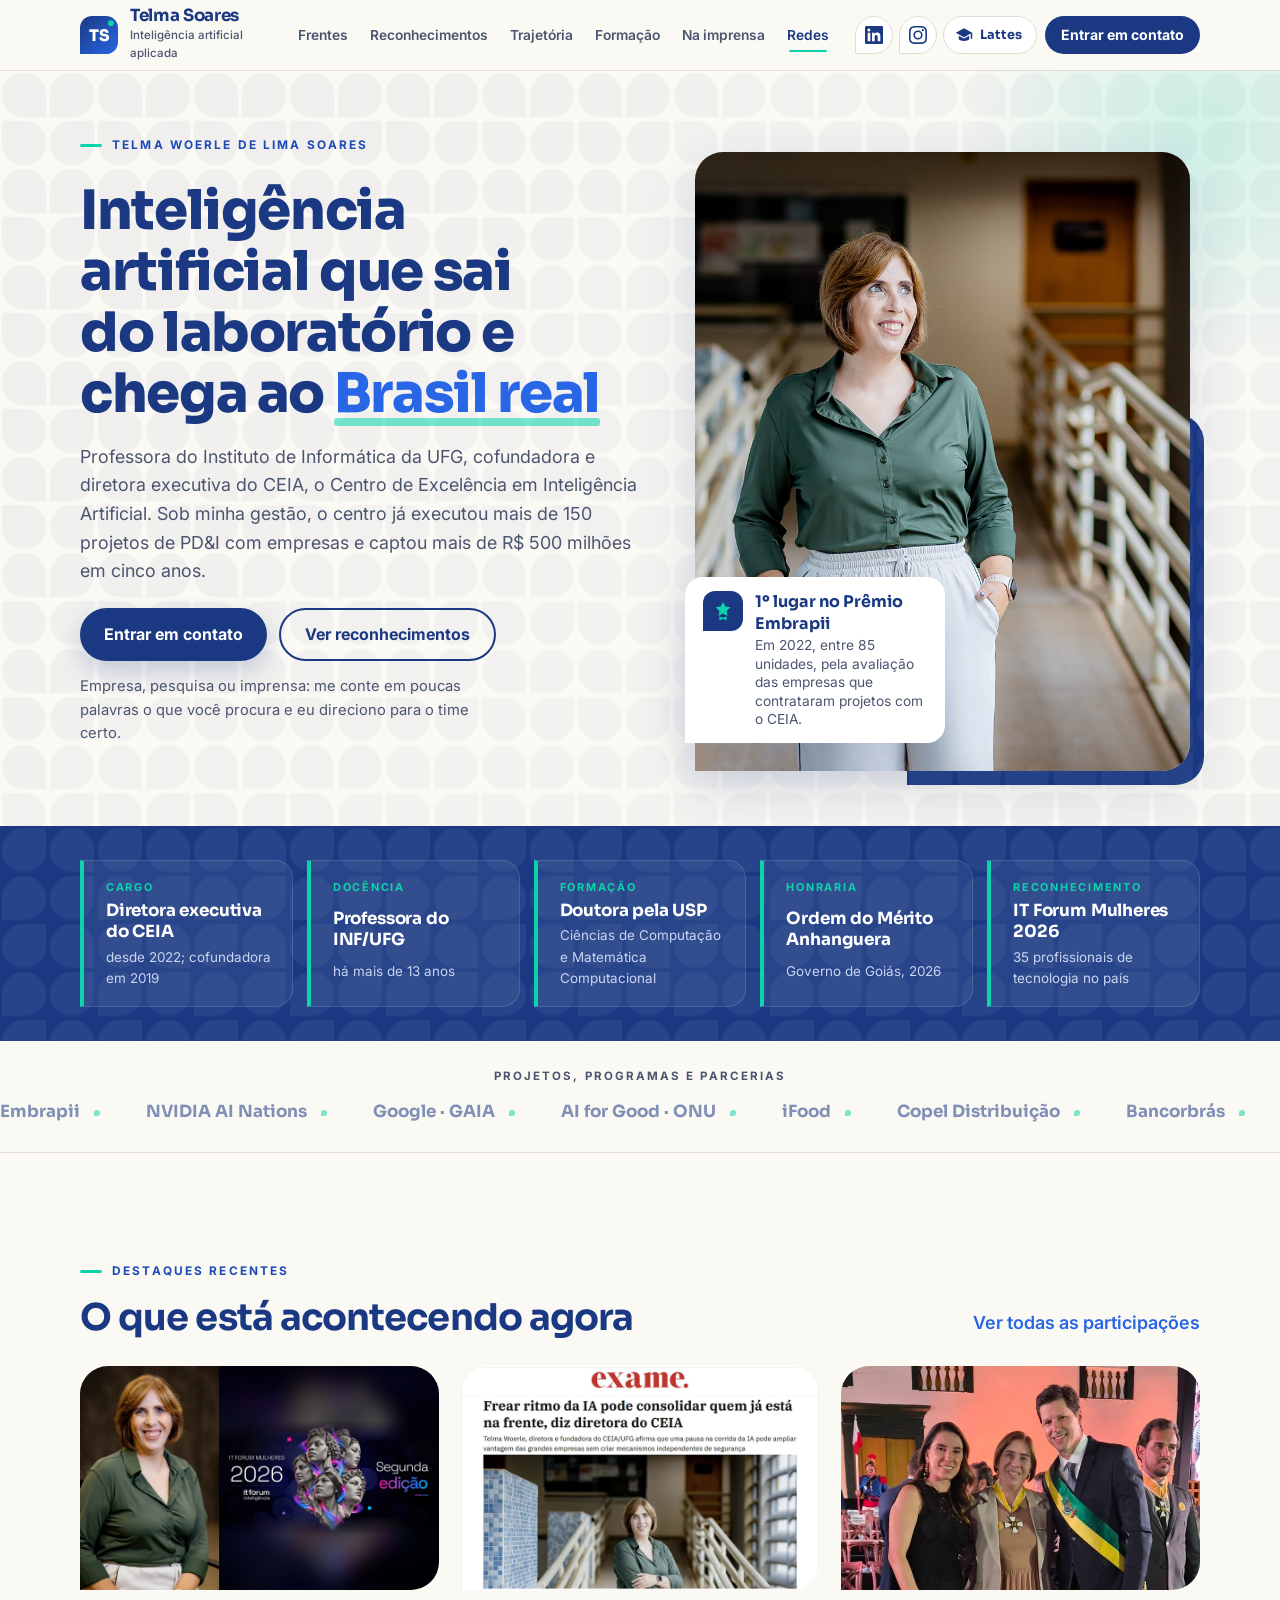
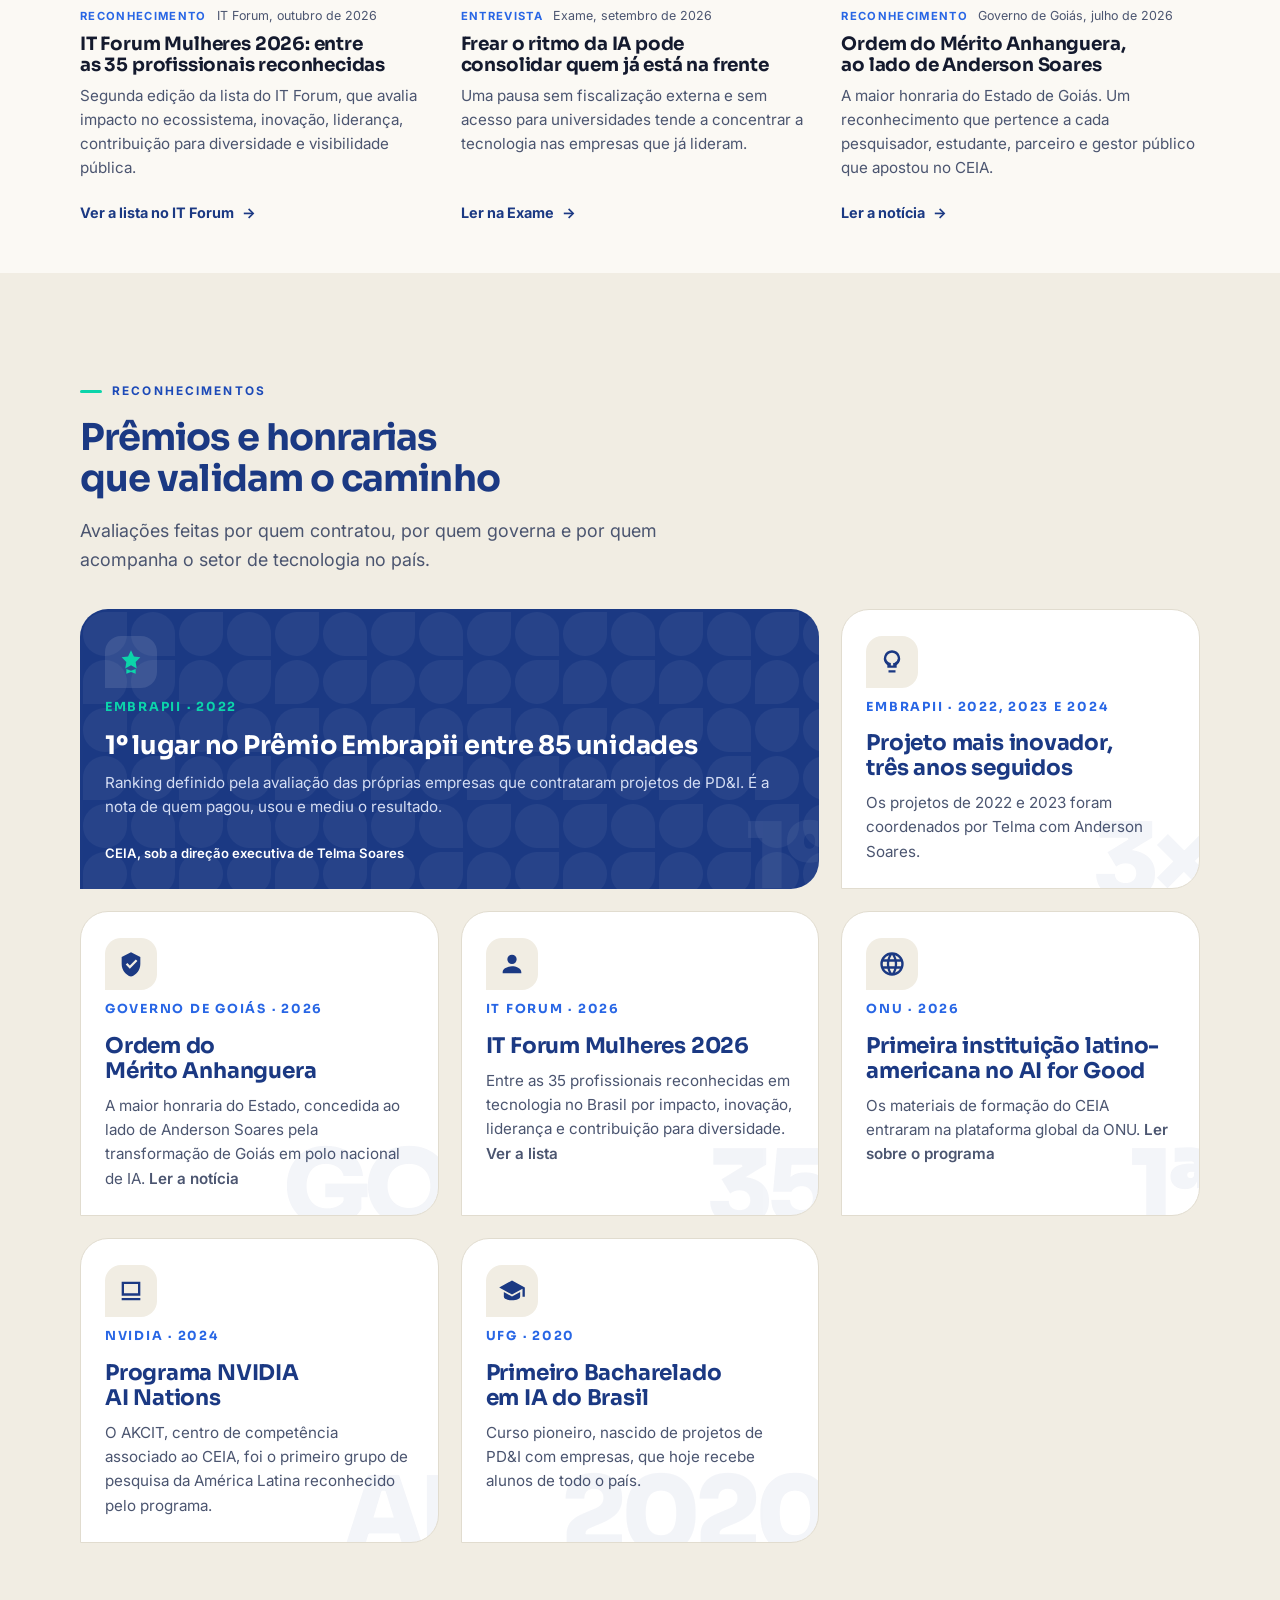
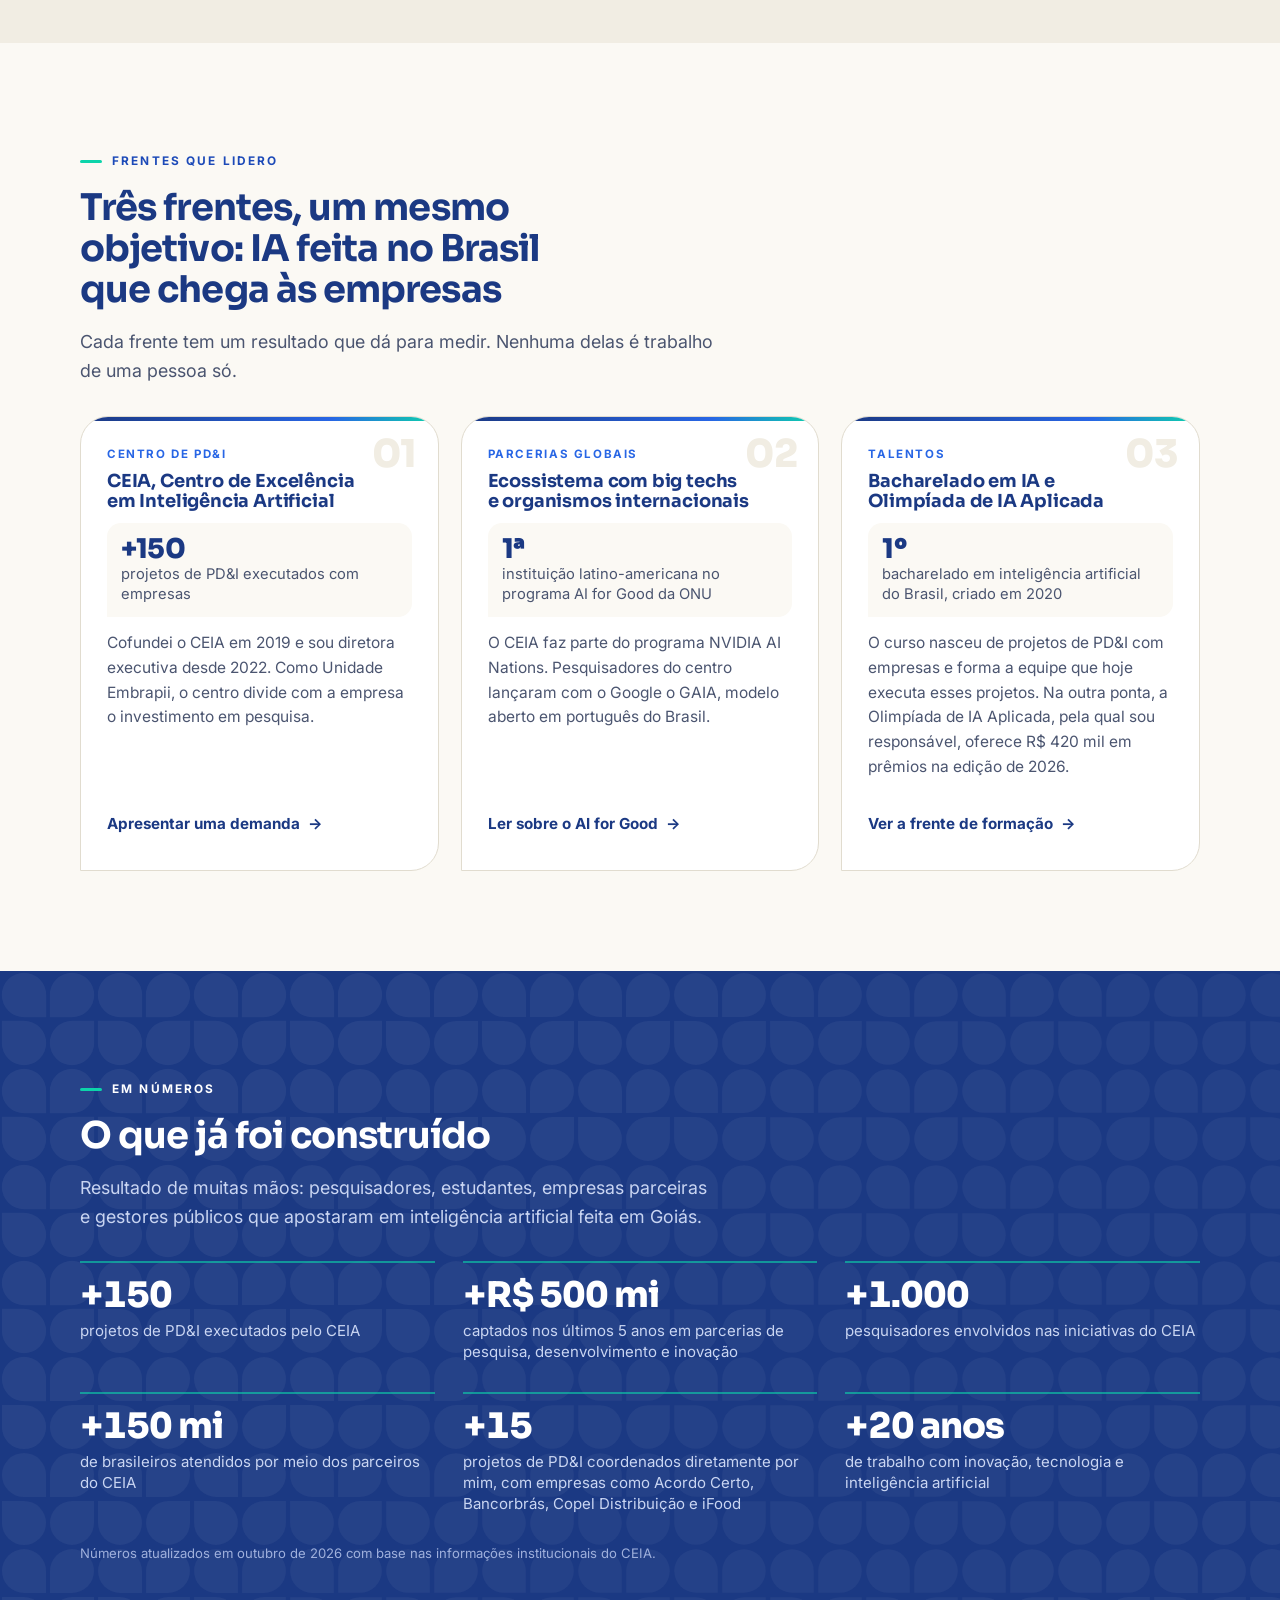
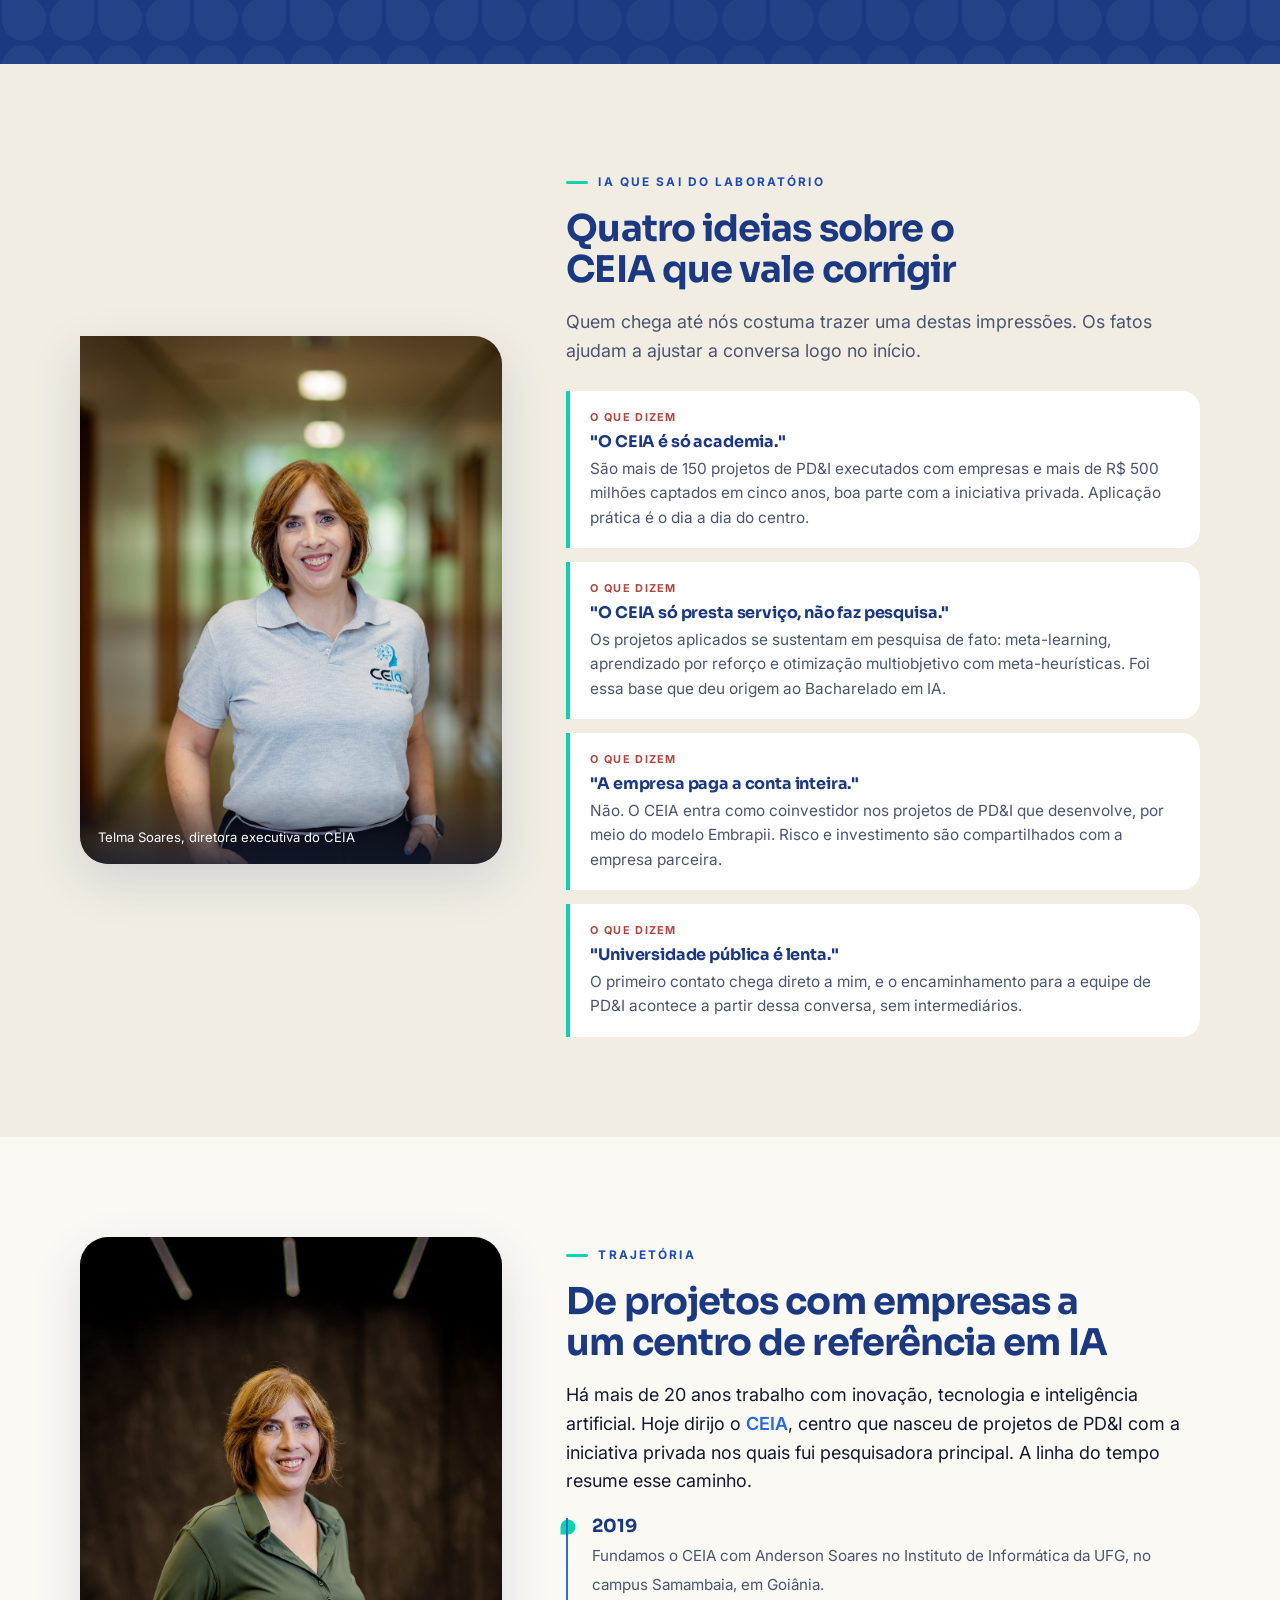
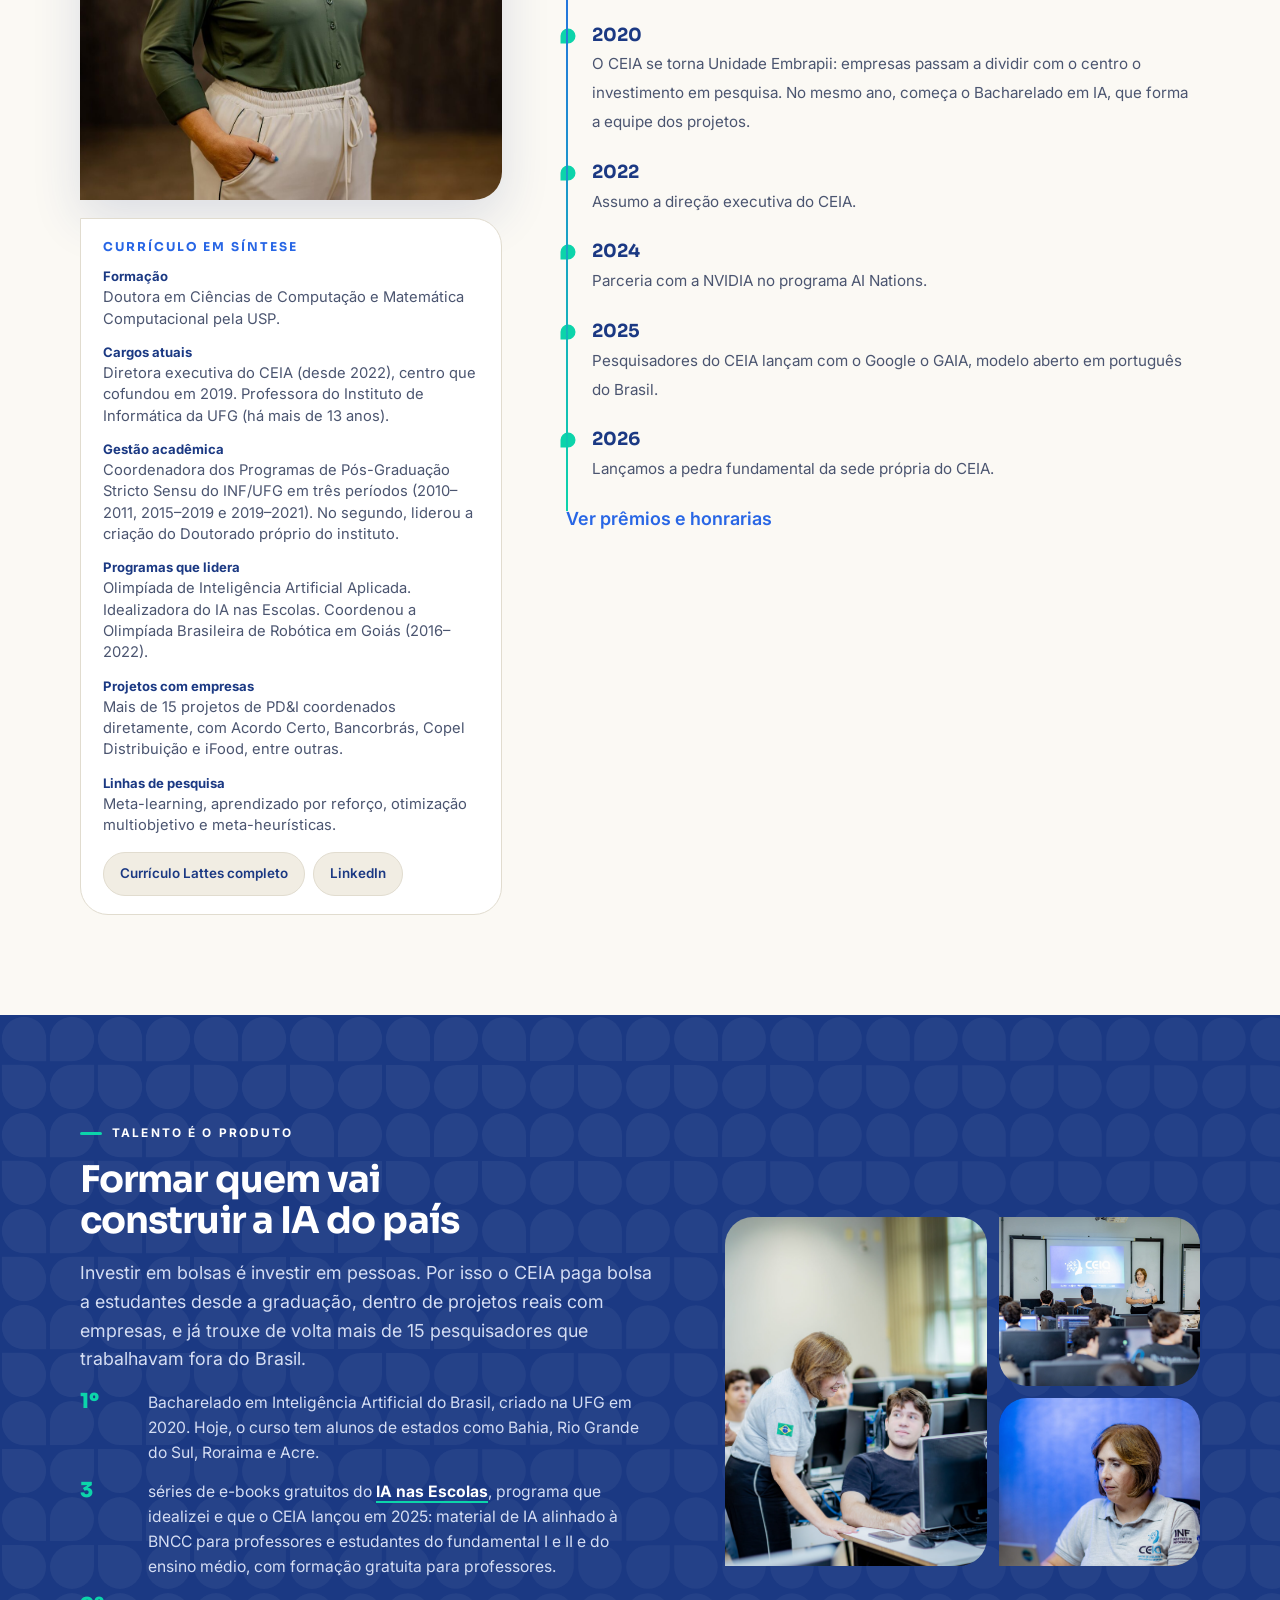
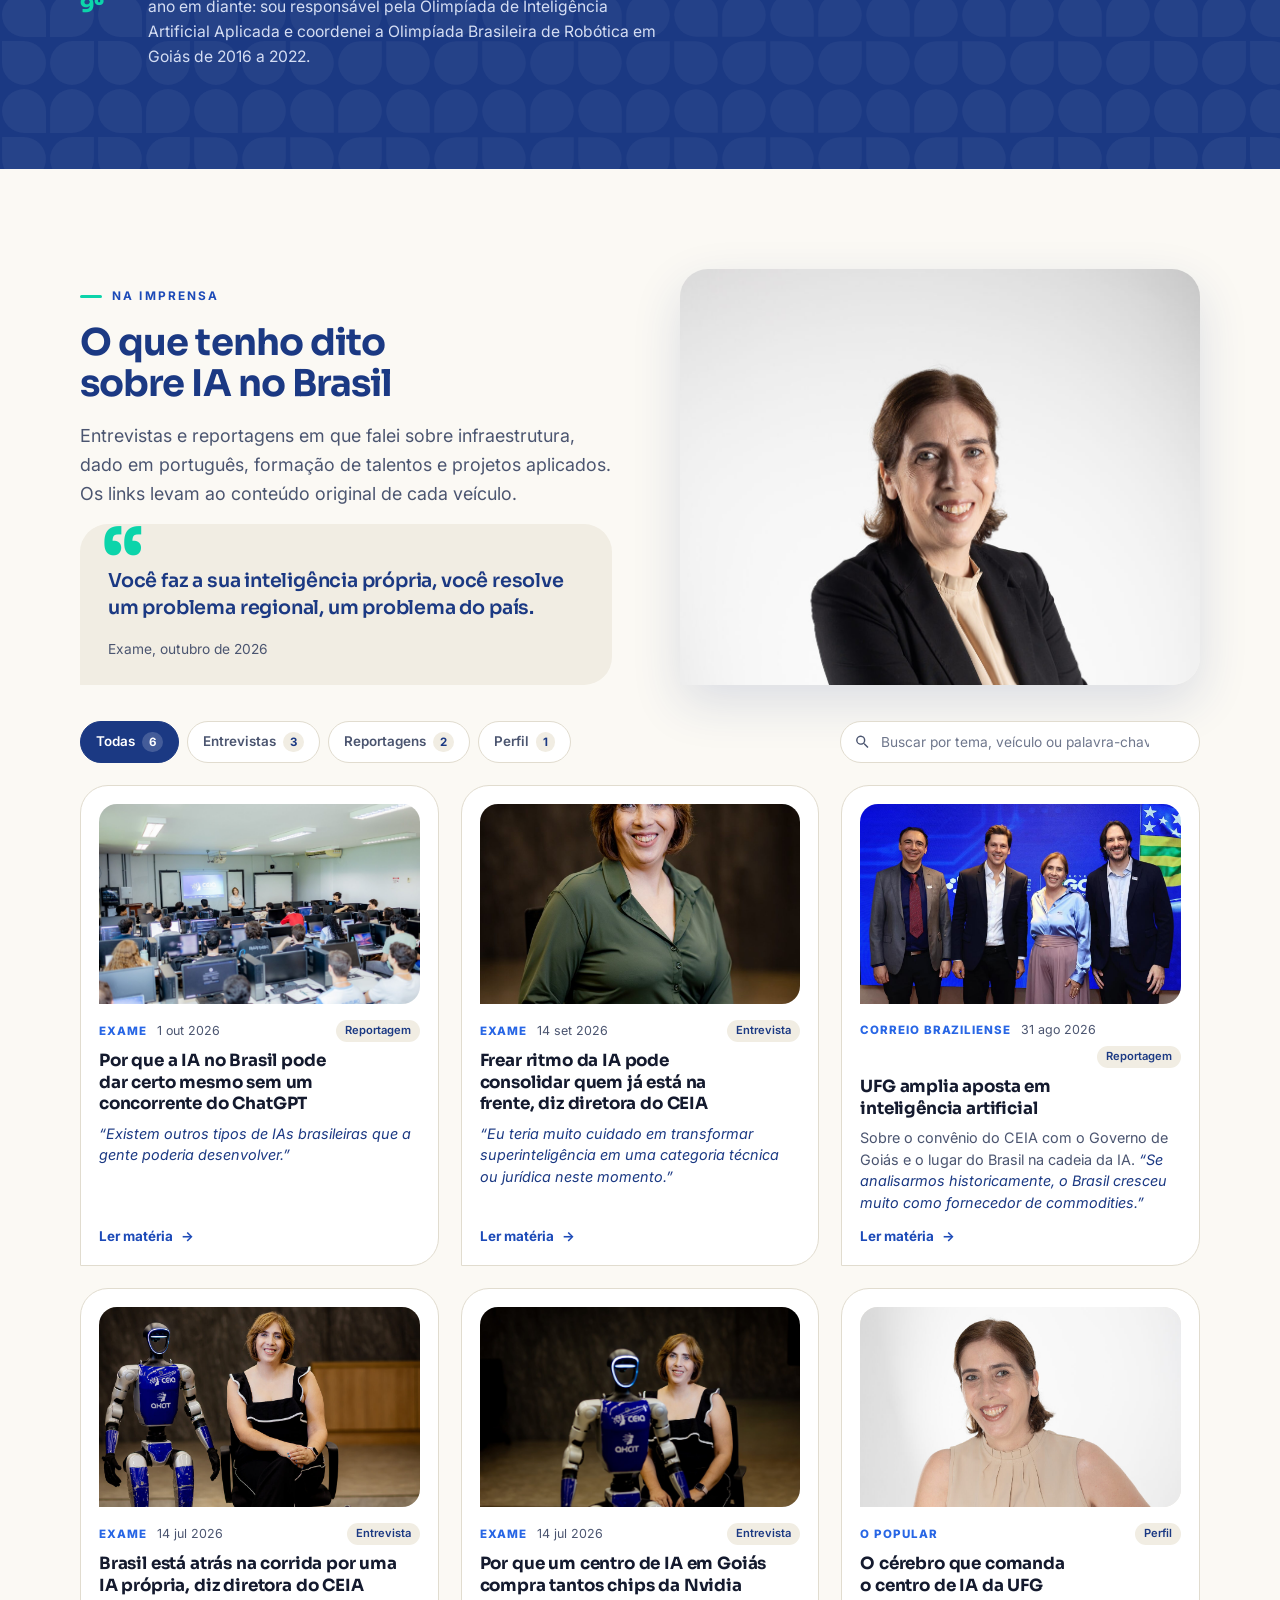
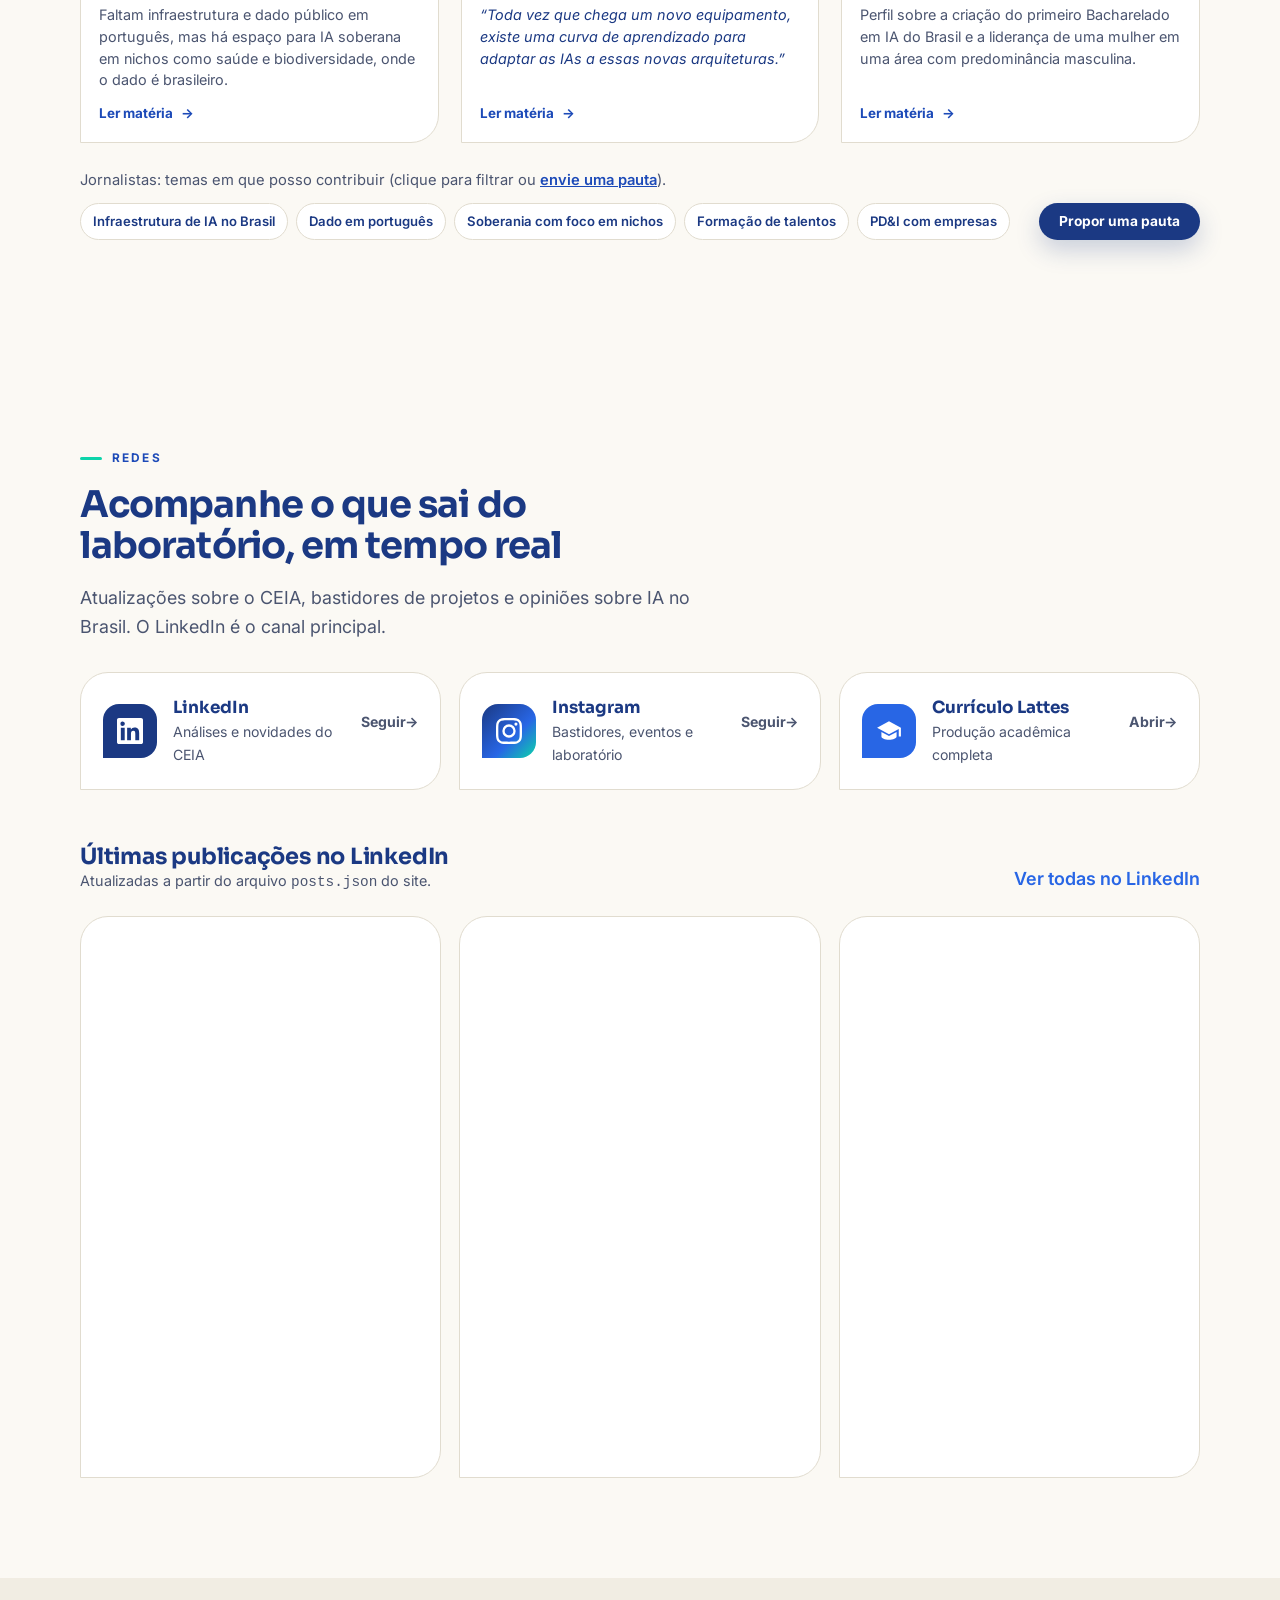
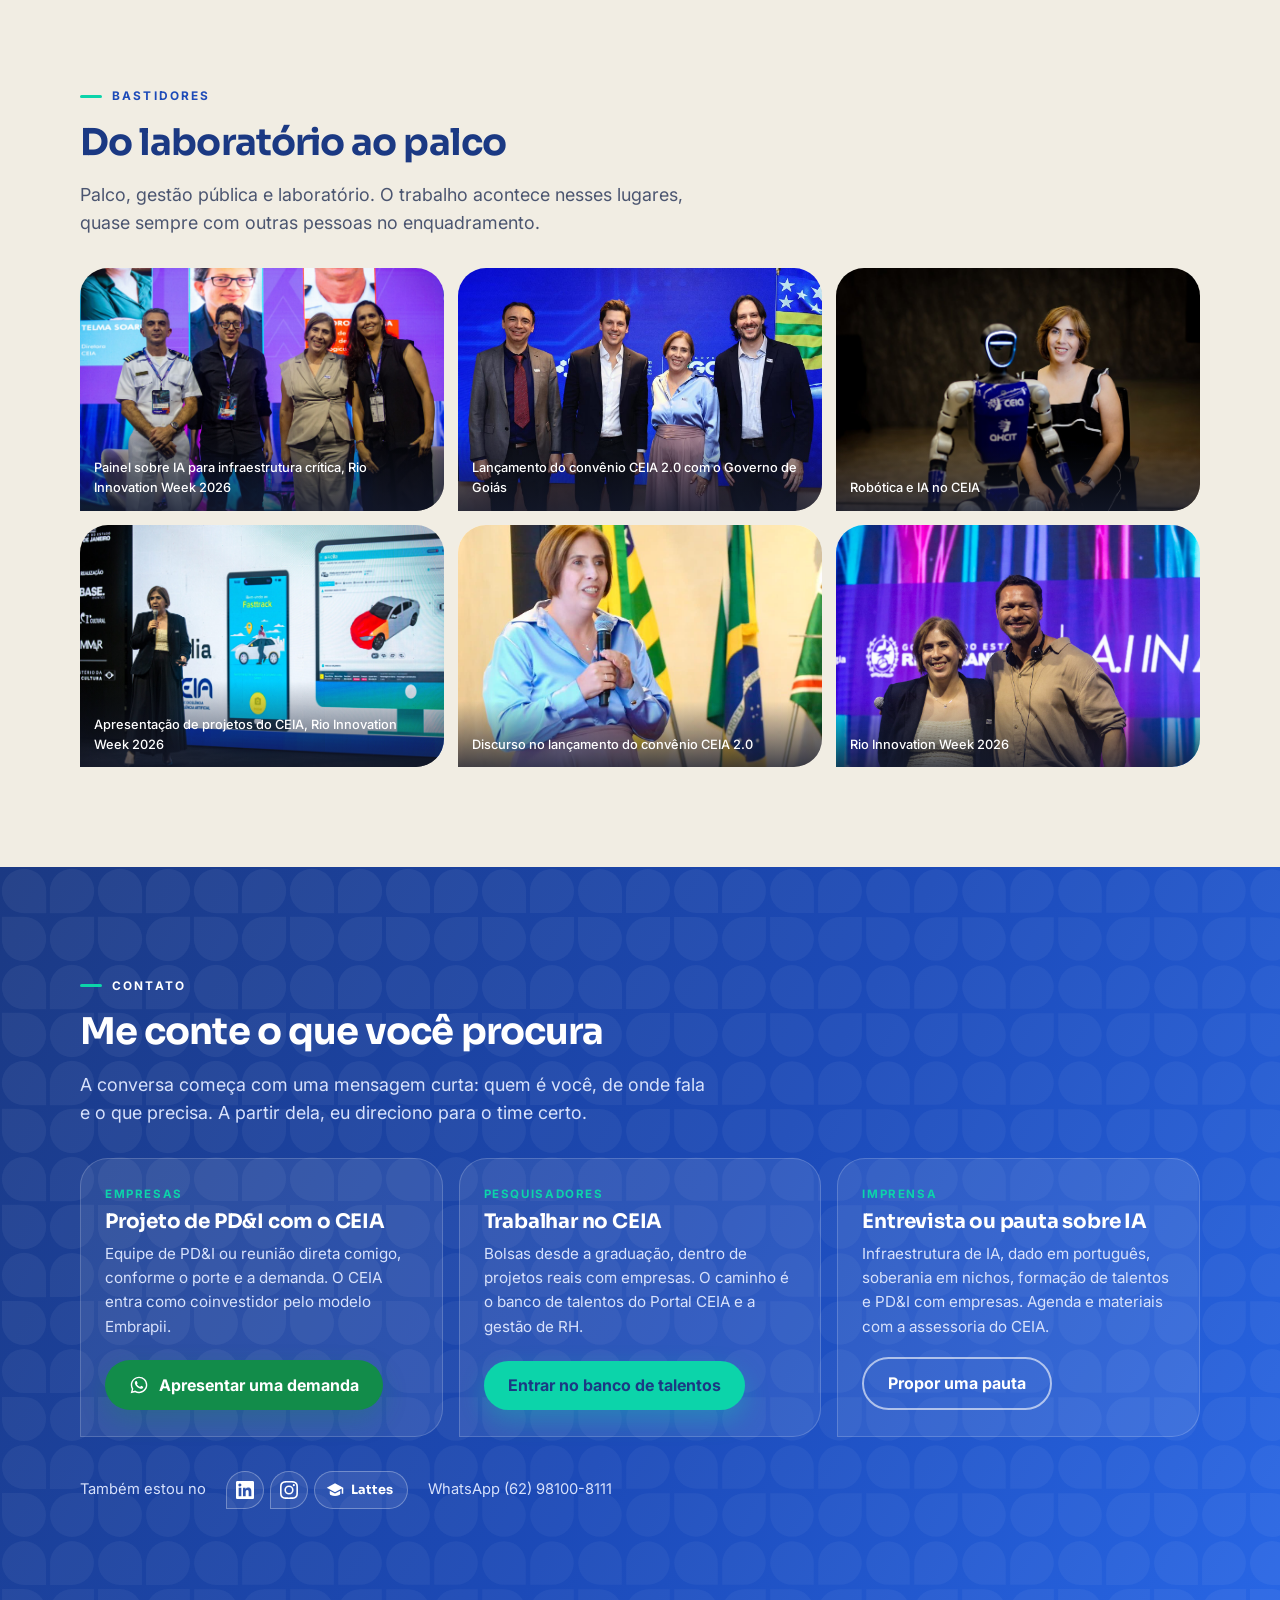
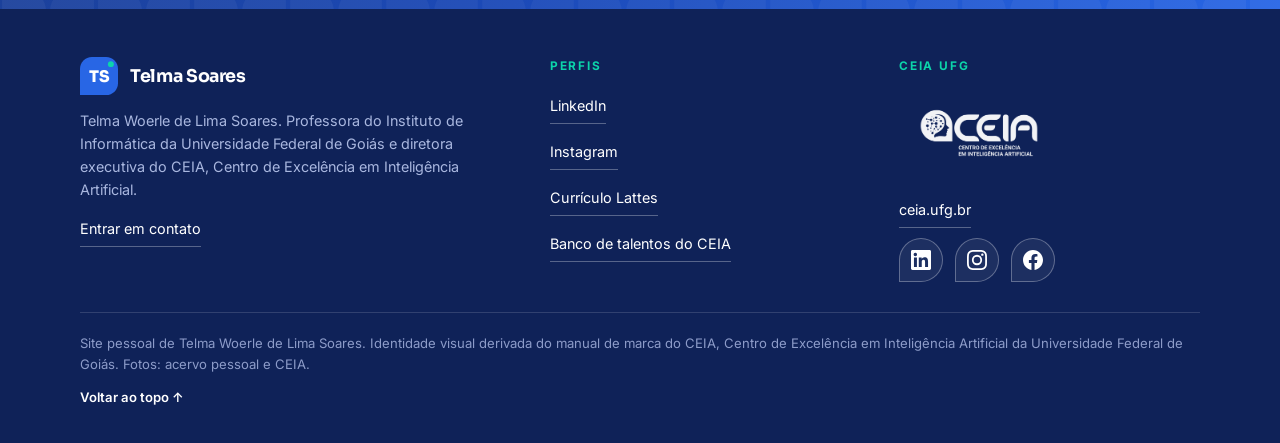
==== commit 09af9ea5: "Paletas de teste sempre carregam a versão mais recente Com ?paleta=nome, o arquivo css/paletas/nome." ====
--- a/index.html
+++ b/index.html
@@ -32,8 +32,8 @@
 -->
 
 <link id="paleta" rel="stylesheet" href="css/paleta.css">
-<script>/* teste de paletas: ?paleta=nome carrega css/paletas/nome.css */
-(function(){var n=new URLSearchParams(location.search).get("paleta"),l=document.getElementById("paleta");if(n&&/^[a-z0-9-]+$/.test(n))l.href=l.href.replace(/paleta\.css$/,"paletas/"+n+".css");})();</script>
+<script>/* teste de paletas: ?paleta=nome carrega css/paletas/nome.css (sempre a versão mais recente, sem cache) */
+(function(){var n=new URLSearchParams(location.search).get("paleta"),l=document.getElementById("paleta");if(n&&/^[a-z0-9-]+$/.test(n))l.href=l.href.replace(/paleta\.css$/,"paletas/"+n+".css?v="+Date.now());})();</script>
 <style>
 /* Layout: editorial em uma coluna com blocos alternando papel claro e azul institucional do CEIA;
    a forma da marca (canto reto) aparece em fotos, cartões e marcadores. */
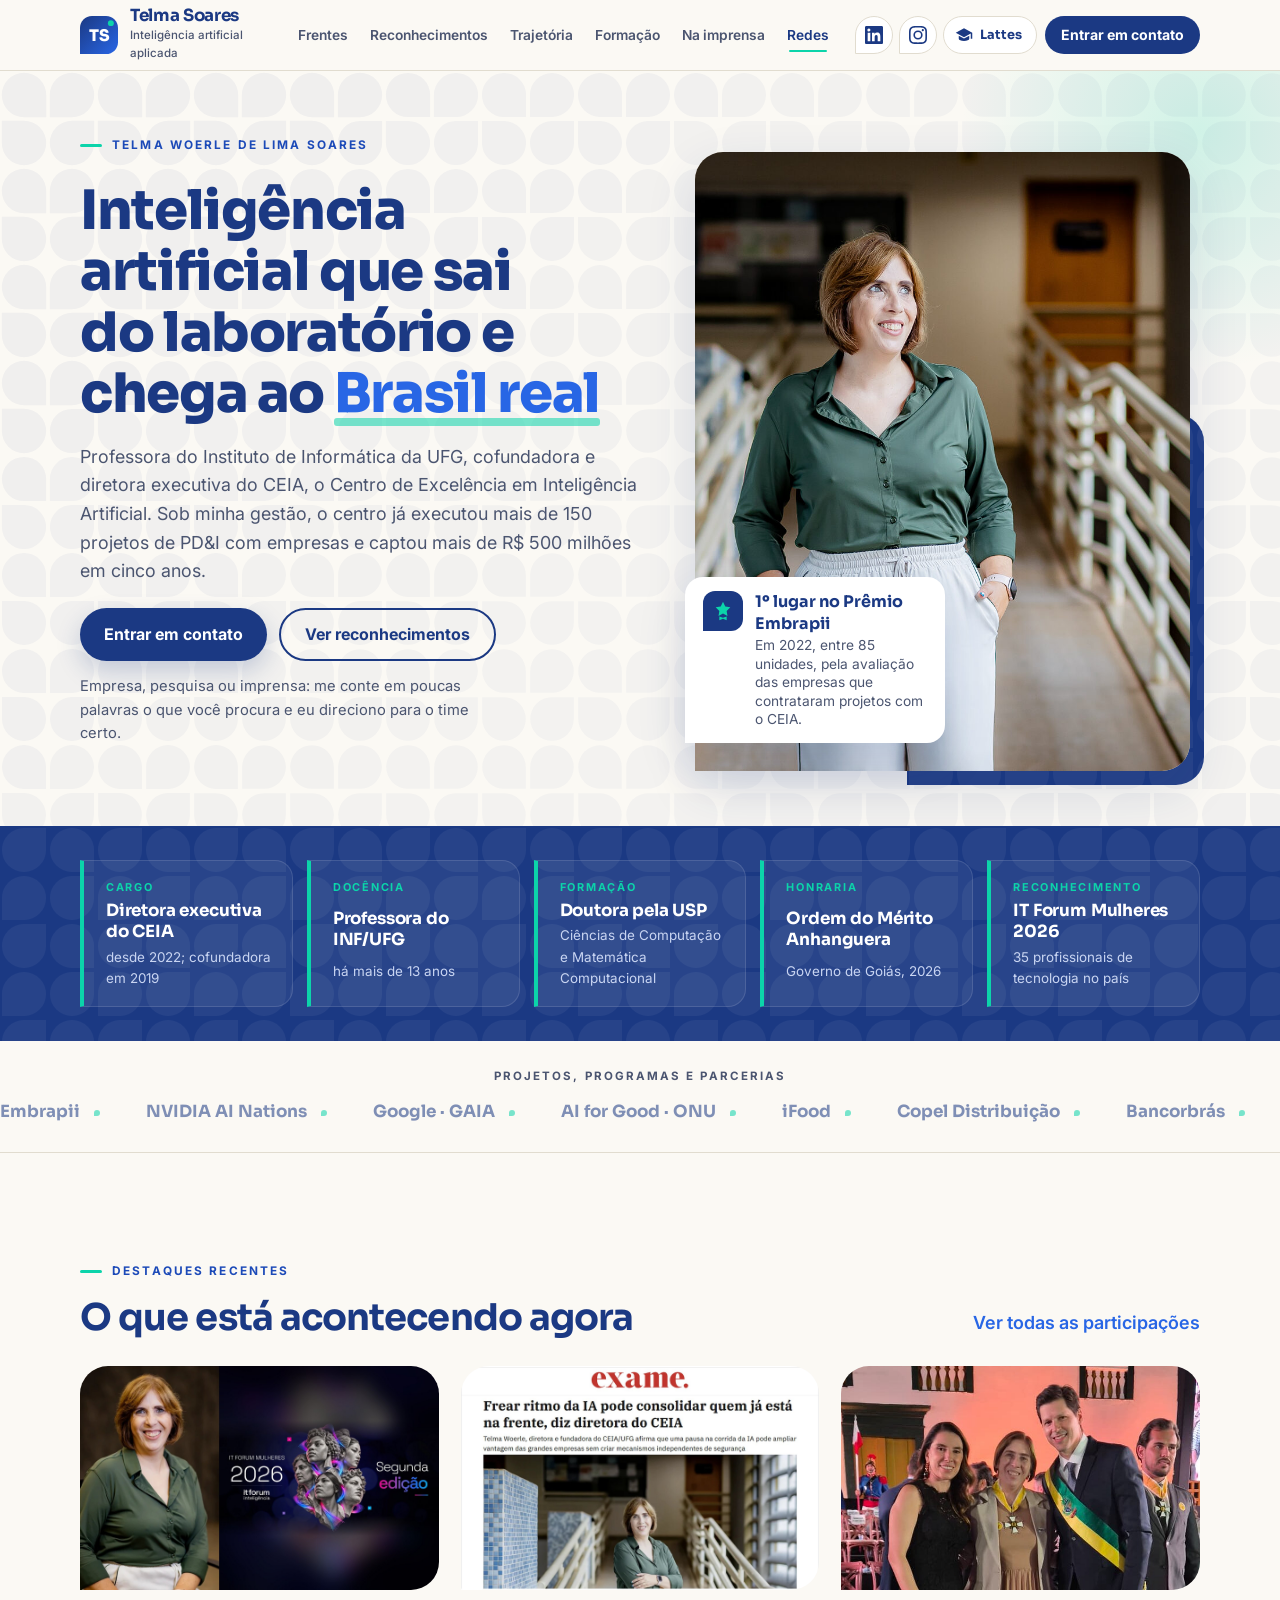
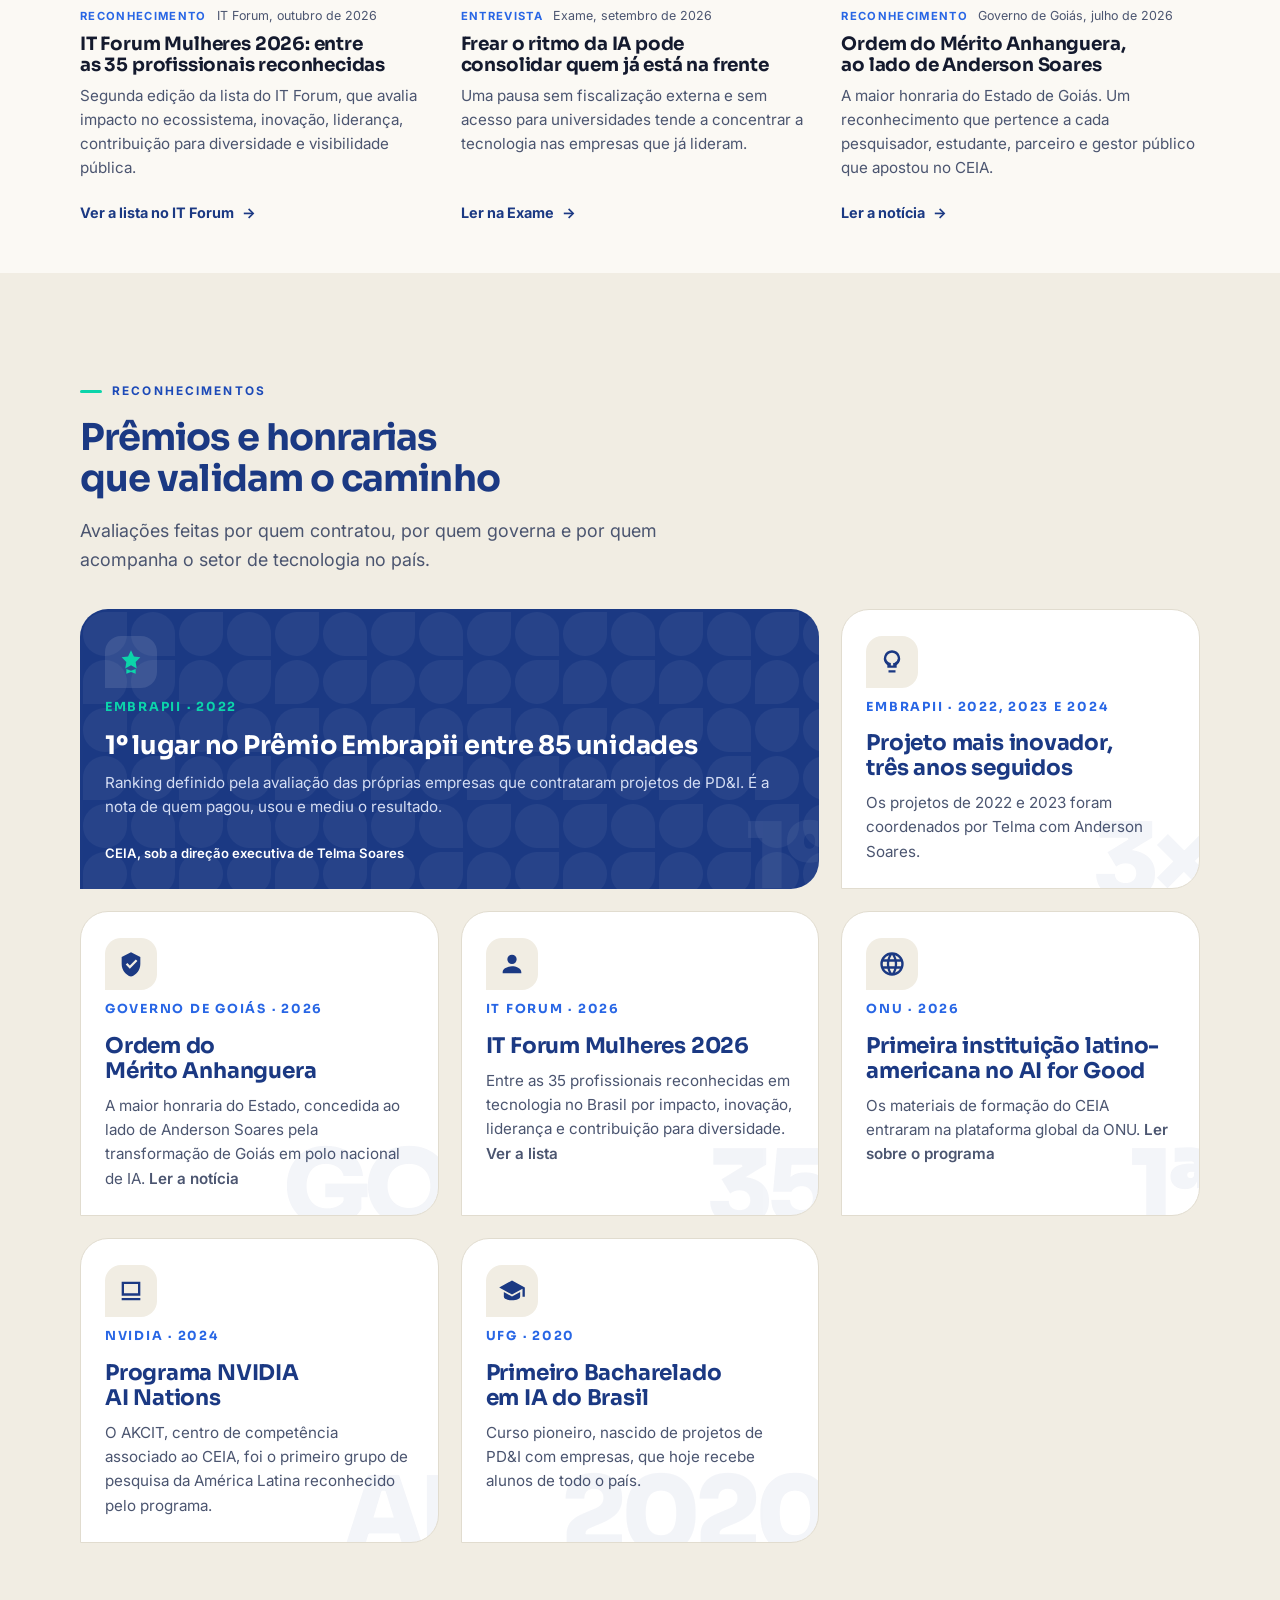
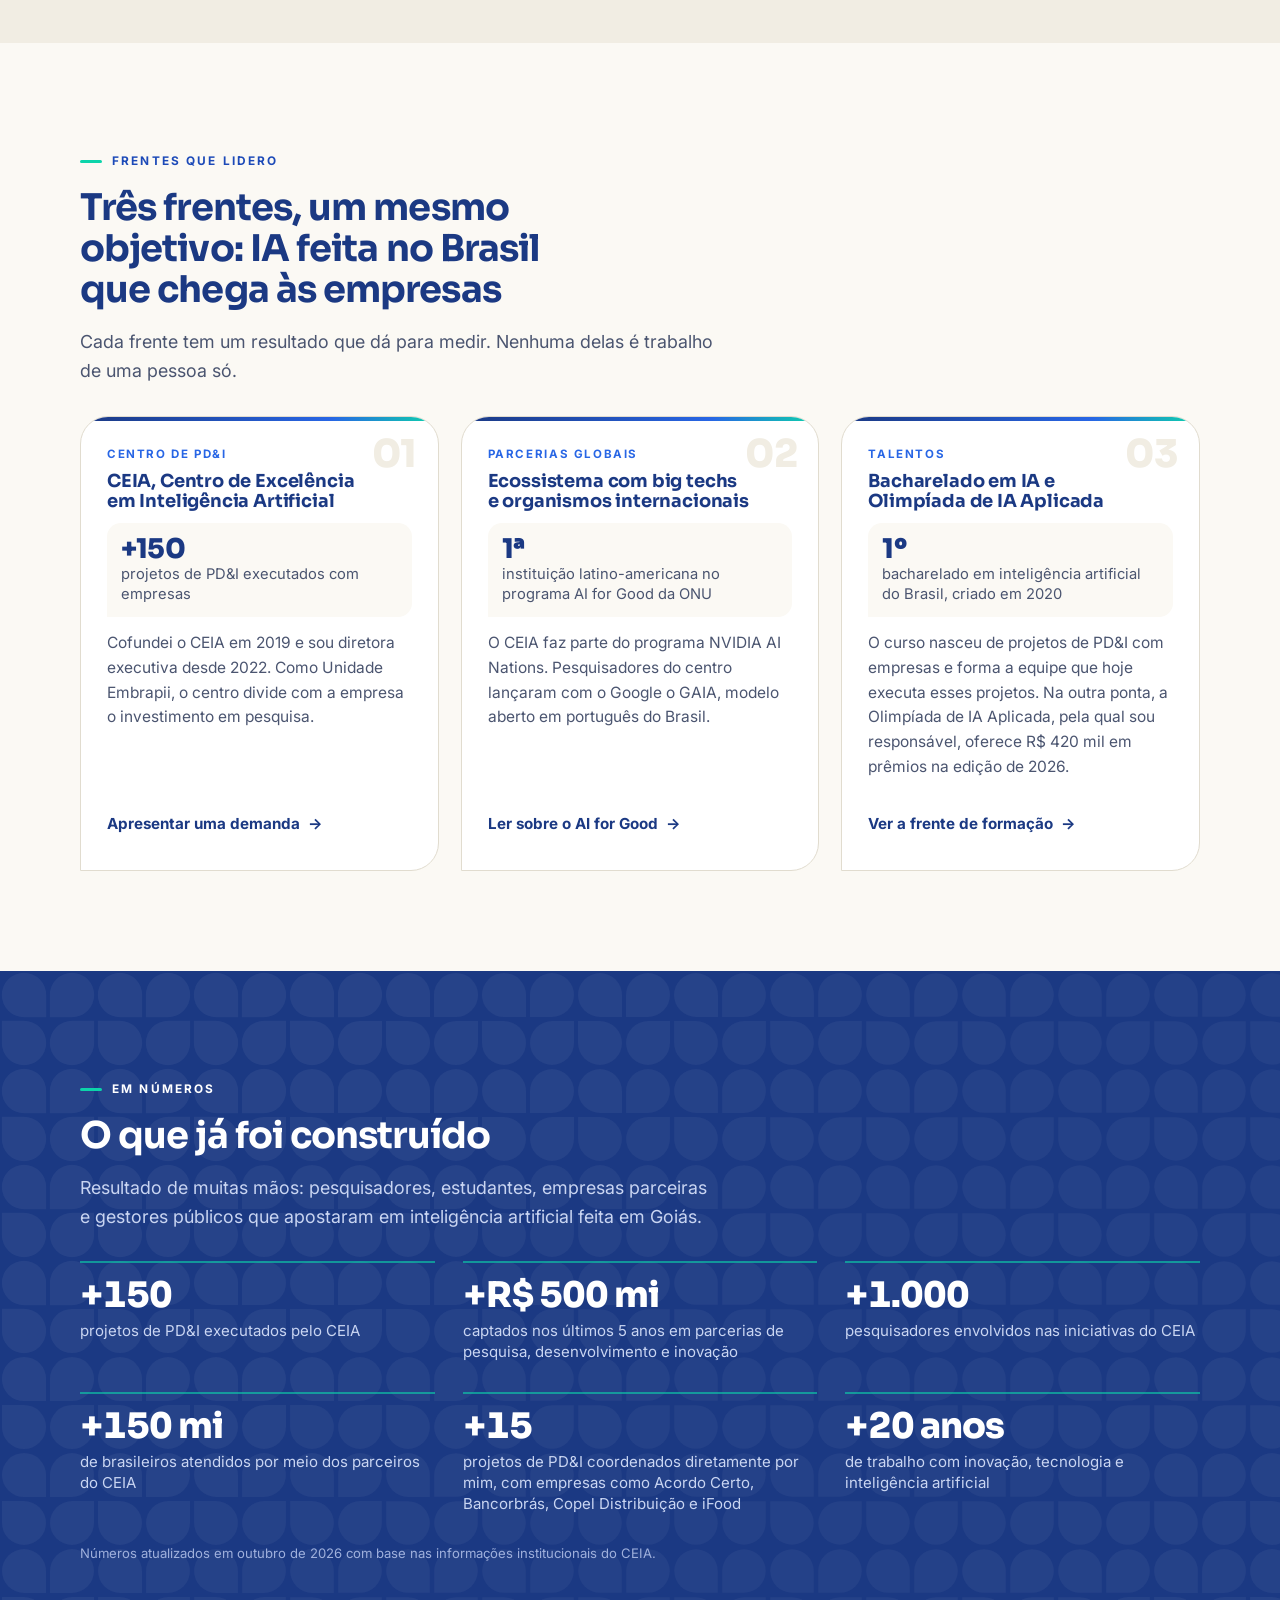
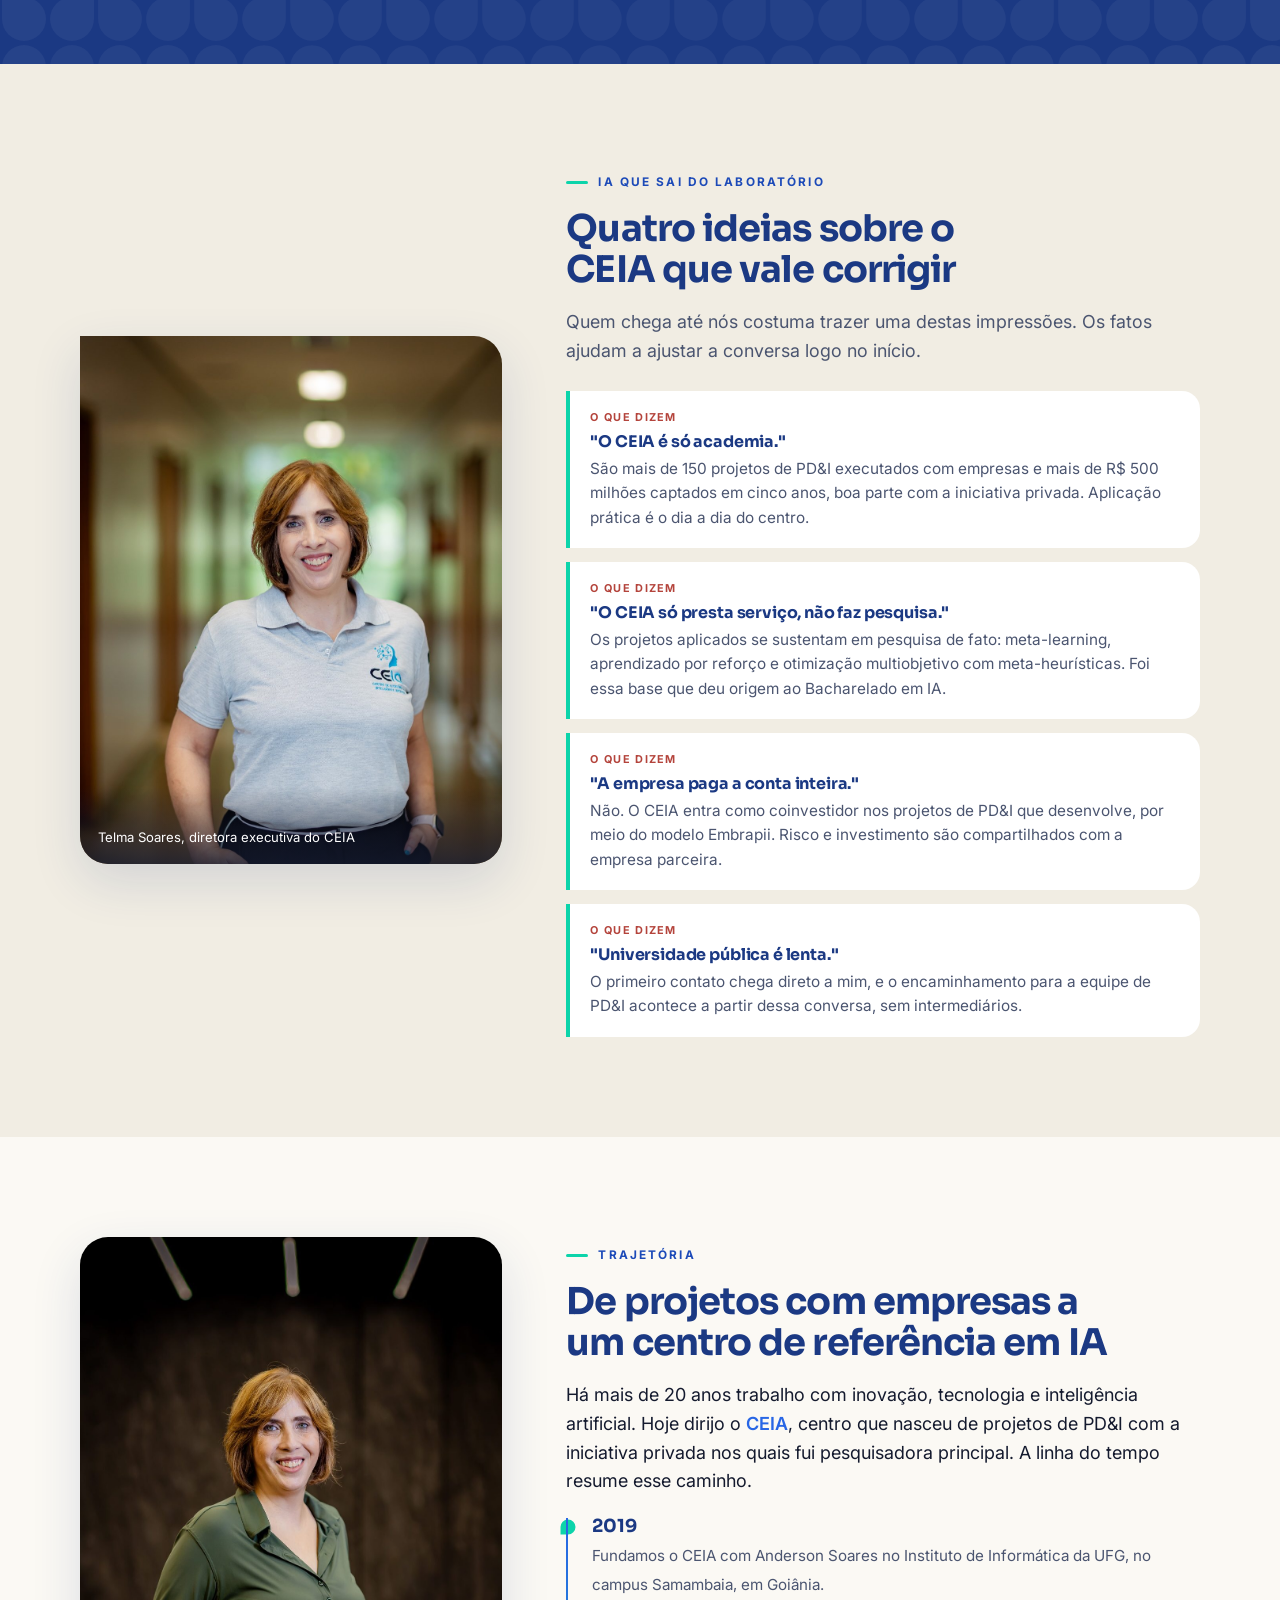
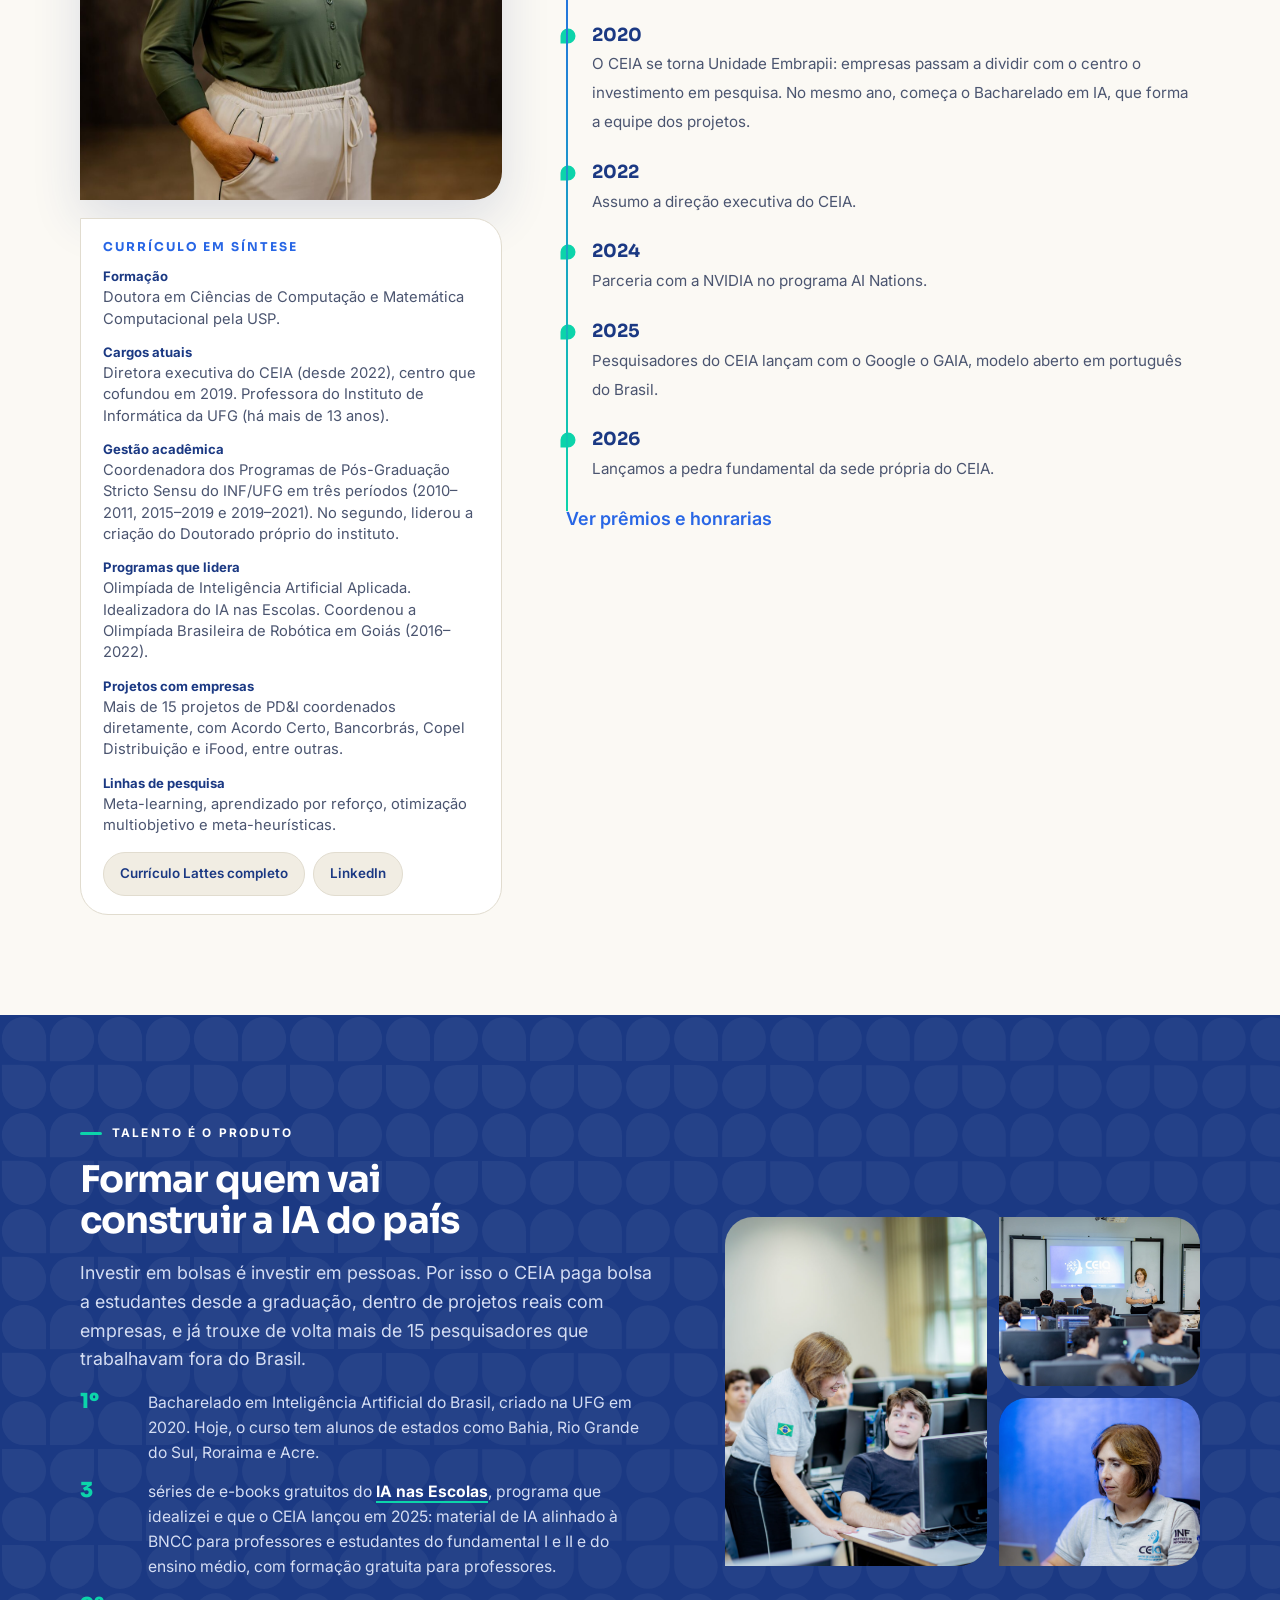
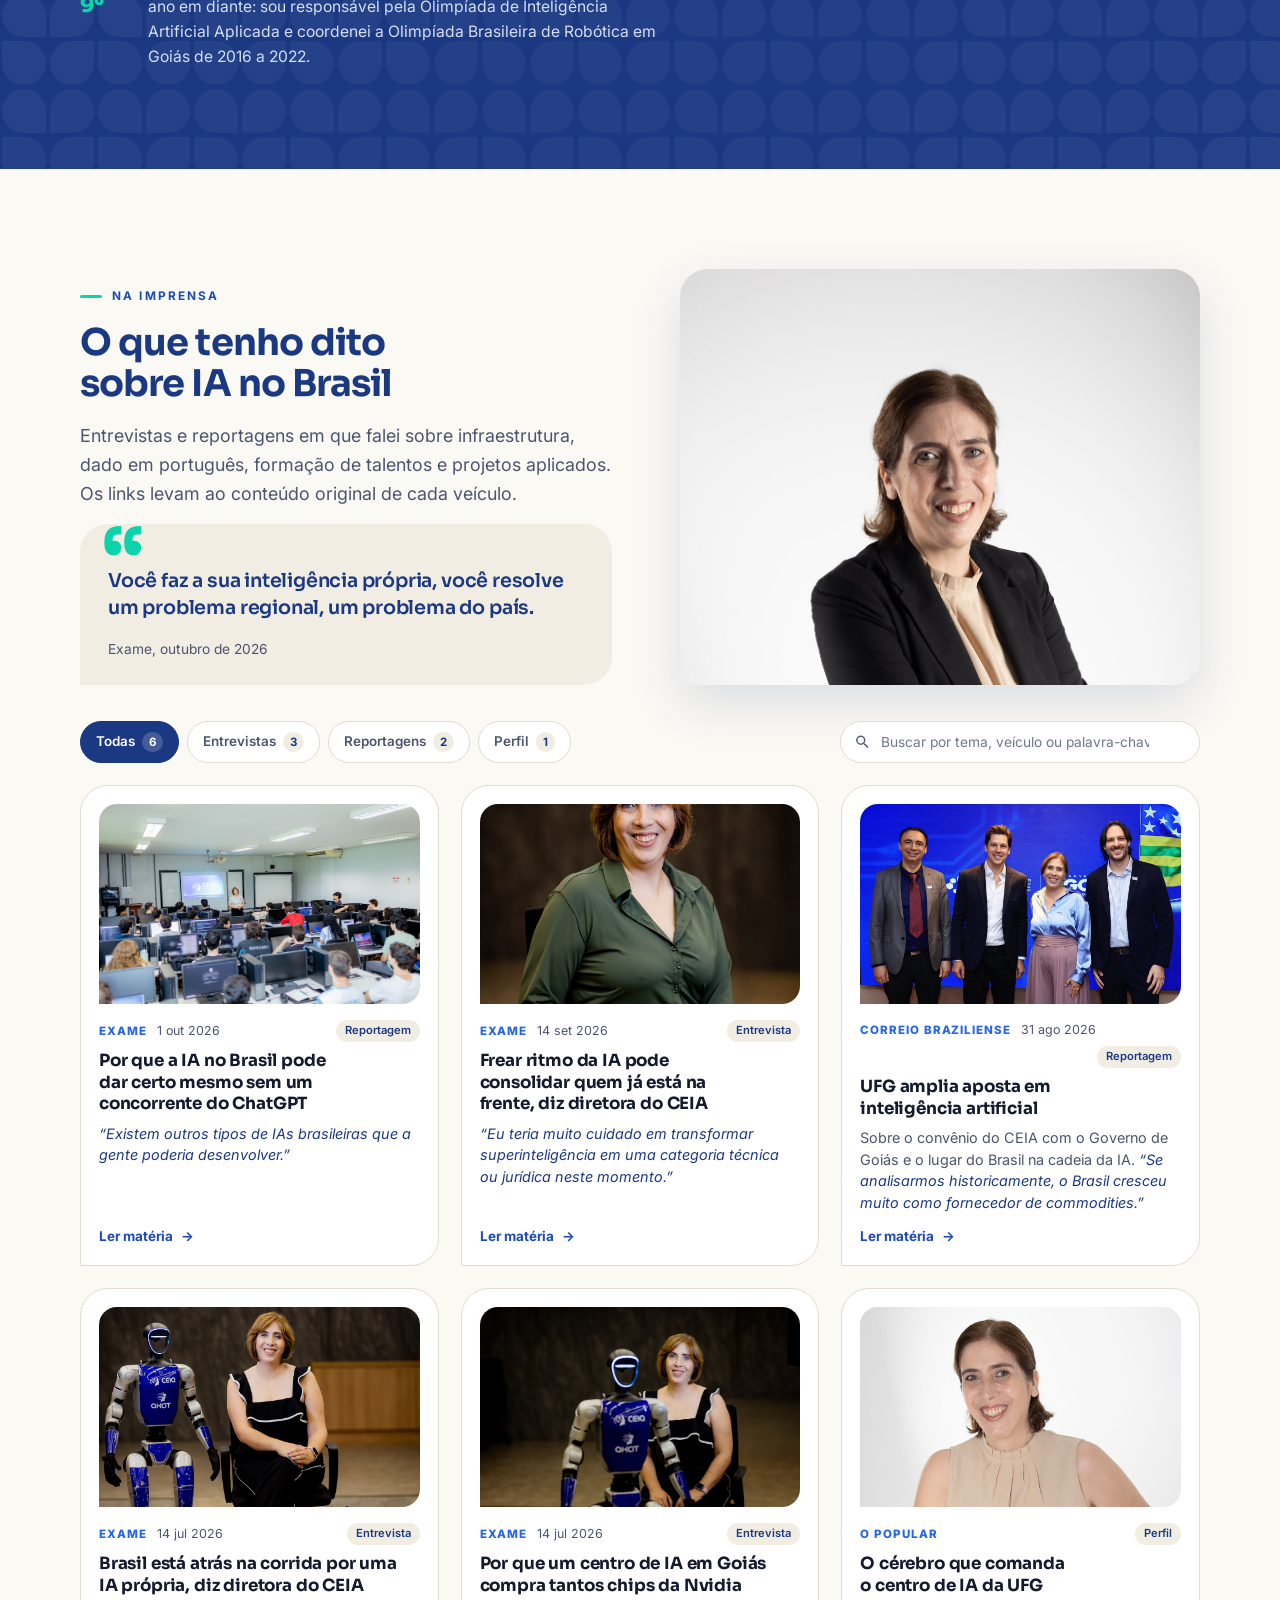
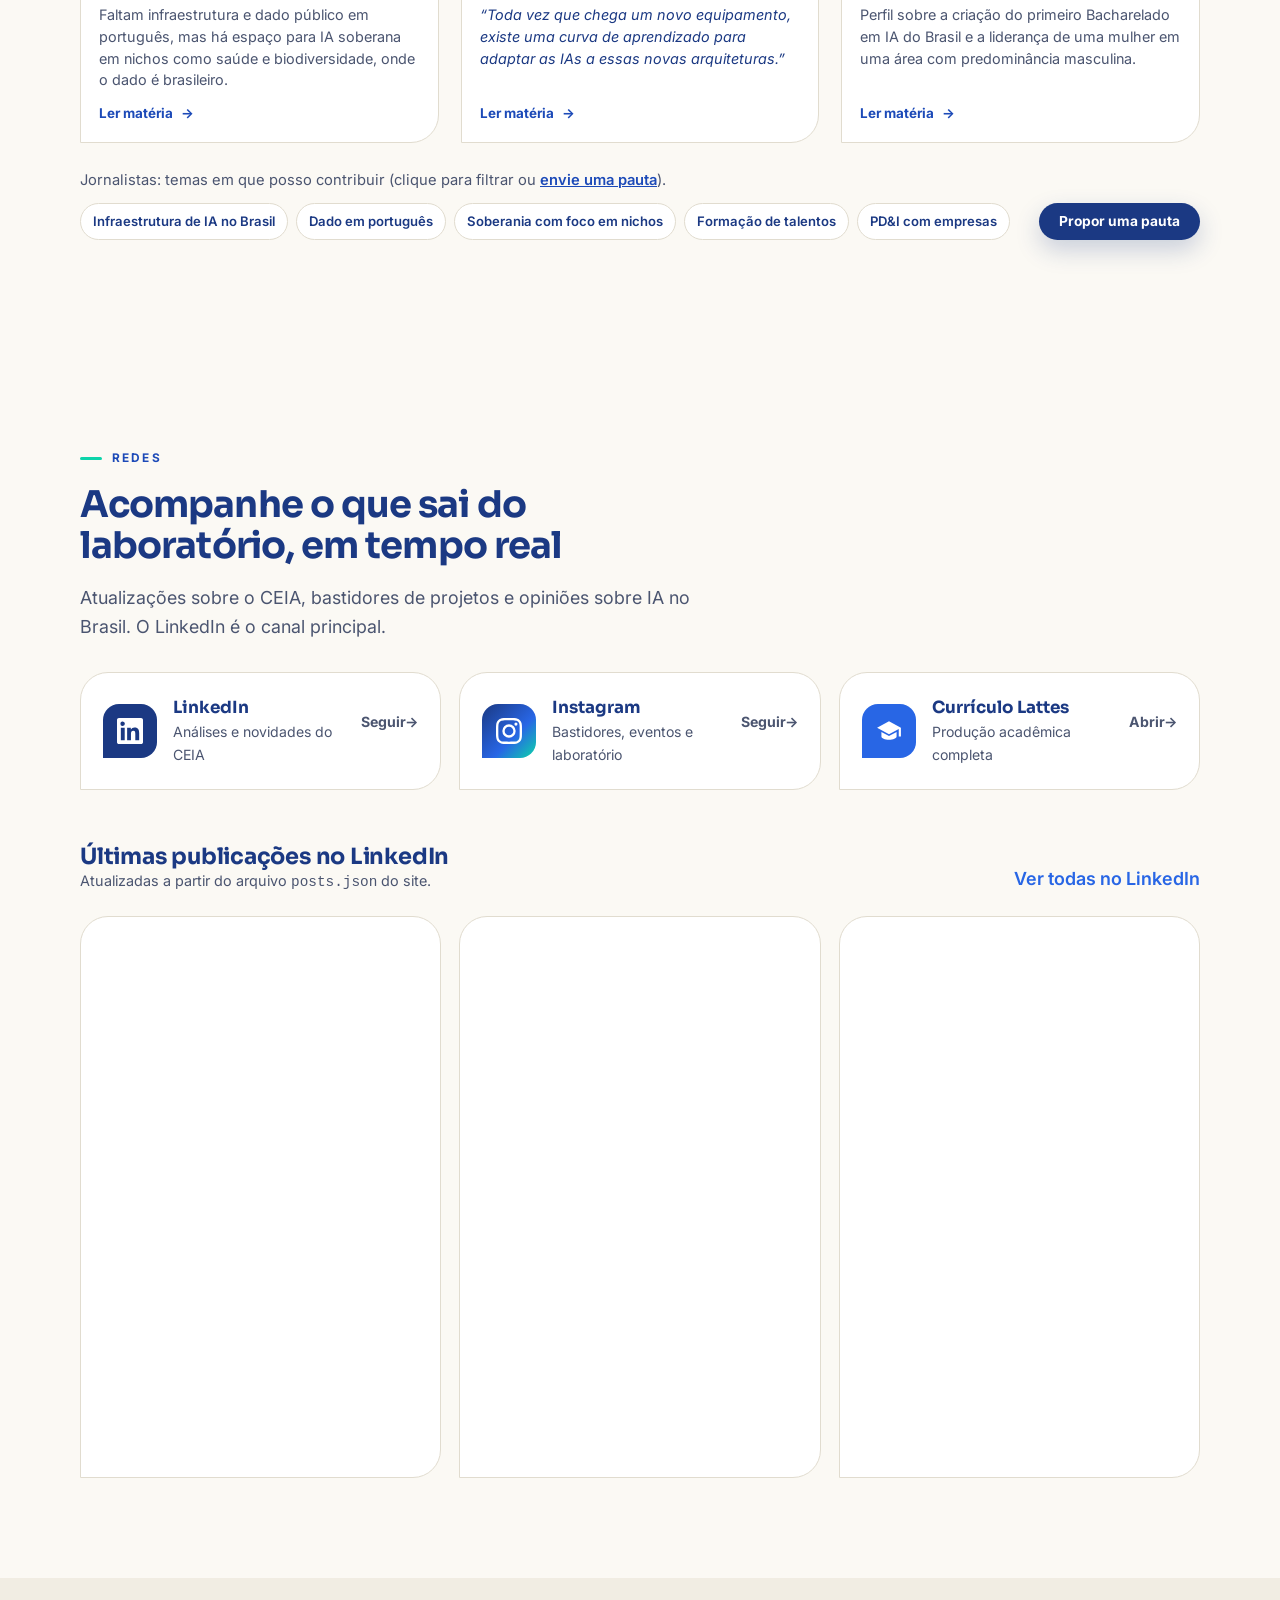
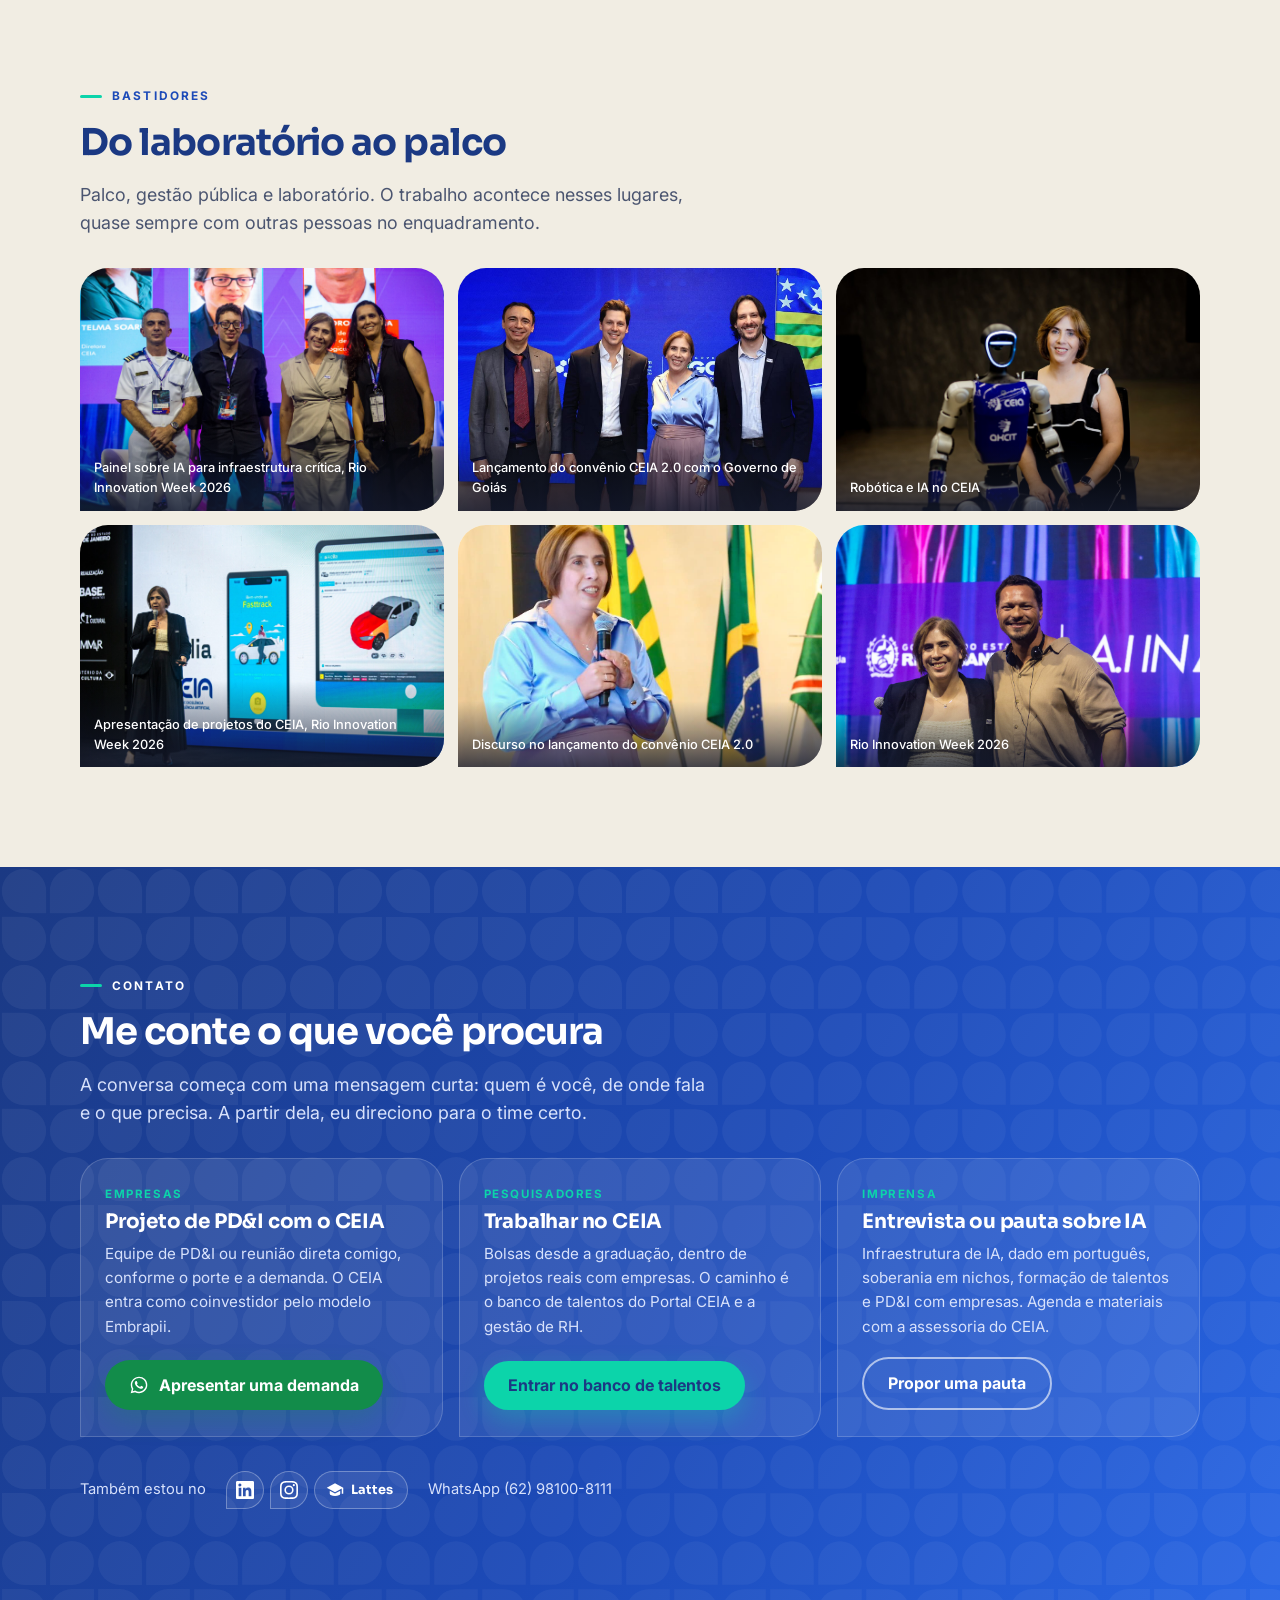
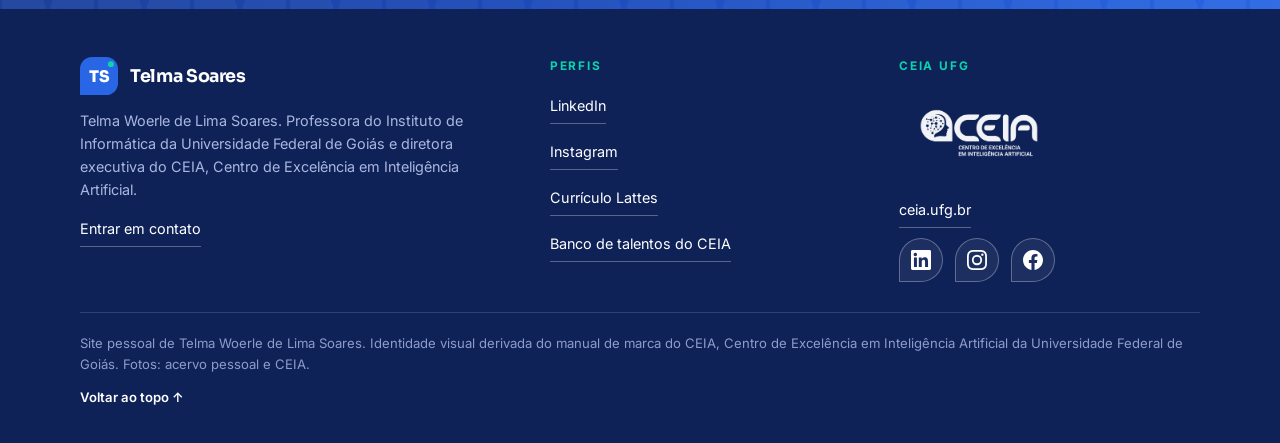
==== commit 6f6f46ce: "Petróleo e cobre: grafismo dos fundos inspirado no monograma TS - Nova configuração de paleta --graf" ====
--- a/index.html
+++ b/index.html
@@ -1267,7 +1267,8 @@
     var m = getComputedStyle(t).color.match(/\d+(\.\d+)?/g) || [0,0,0]; t.remove(); return [+m[0], +m[1], +m[2]]; }
   /* opacidade do grafismo definida na paleta (css/paleta.css) */
   function alfaDe(nome, padrao){ var v = parseFloat(getComputedStyle(document.documentElement).getPropertyValue(nome)); return isNaN(v) ? padrao : v; }
-  if(!reduz && window.matchMedia('(hover: hover)').matches){
+  /* o grafismo animado lê a paleta; espera a página carregar (inclusive uma paleta de teste via ?paleta=) */
+  function iniciarVivo(){
     var S = 44, R = 22, T = 96, RAIO = 240, RAIO2 = RAIO * RAIO;
     var usaPath2D = typeof Path2D === 'function', caminhoForma = null;
     if(usaPath2D){
@@ -1279,6 +1280,17 @@
       caminhoForma.arc(0, 0, R, 0, Math.PI);
       caminhoForma.closePath();
     }
+    /* forma do grafismo definida na paleta: 'ceia' (gota do CEIA, padrão) ou 'monograma' (quadrado do TS com ponto, em xadrez) */
+    var forma = getComputedStyle(document.documentElement).getPropertyValue('--grafismo-forma').trim();
+    var monograma = forma === 'monograma' && usaPath2D, caminhoMono = null, caminhoPonto = null;
+    if(monograma){
+      var h = 20, rr = 12;
+      caminhoMono = new Path2D();
+      caminhoMono.moveTo(-h, h); caminhoMono.lineTo(-h, -h + rr); caminhoMono.arc(-h + rr, -h + rr, rr, Math.PI, 1.5 * Math.PI);
+      caminhoMono.lineTo(h - rr, -h); caminhoMono.arc(h - rr, -h + rr, rr, 1.5 * Math.PI, 0);
+      caminhoMono.lineTo(h, h - rr); caminhoMono.arc(h - rr, h - rr, rr, 0, .5 * Math.PI); caminhoMono.closePath();
+      caminhoPonto = new Path2D(); caminhoPonto.arc(12, -12, 4, 0, 2 * Math.PI);
+    }
     var mouseX = -9999, mouseY = -9999, temMouse = false;
 
     var instancias = [];
@@ -1286,6 +1298,7 @@
       var escuro = !sec.classList.contains('hero');
       var cor = escuro ? corDe('--branco') : corDe('--azul-escuro'), tinta = escuro ? corDe('--verde') : corDe('--azul-claro');
       var base = alfaDe(escuro ? '--grafismo-escuro-alfa' : '--grafismo-claro-alfa', escuro ? .05 : .042), ganho = escuro ? .20 : .18;
+      var corPonto = escuro ? corDe('--marca-ponto') : corDe('--acento'), alfaPonto = alfaDe(escuro ? '--grafismo-ponto-escuro-alfa' : '--grafismo-ponto-claro-alfa', escuro ? .28 : .18);
       var cv = document.createElement('canvas'); cv.className = 'padrao-vivo'; sec.insertBefore(cv, sec.firstChild); sec.classList.add('ligado');
       var ctx = cv.getContext('2d'), W = 0, H = 0, dpr = 1, cels = [];
       var tx = 0, ty = 0, px = 0, py = 0, pres = 0, dentro = false, jaEntrou = false, rodando = false, tAnt = 0;
@@ -1308,7 +1321,8 @@
         for(var y = 0; y < H + T; y += T) for(var x = 0; x < W + T; x += T) for(var k = 0; k < 4; k++){
           var cx = x + (k % 2) * 48 + 2 + R, cy = y + Math.floor(k / 2) * 48 + 2 + R;
           if(cx < -R || cy < -R || cx > W + R || cy > H + R) continue;
-          var r0 = rots[(k + 1) % 4];
+          if(monograma && (k === 1 || k === 2)) continue;
+          var r0 = monograma ? 0 : rots[(k + 1) % 4];
           cels.push({cx: cx, cy: cy, ox: 0, oy: 0, s: 0, e: 0, cos: Math.cos(r0), sin: Math.sin(r0), fase: (cx + cy) / 420});
         }
         tAnt = performance.now();
@@ -1356,7 +1370,11 @@
           var esc = Math.max(.2, 1 + c.s + .01 * onda) * dpr;
           var cos = c.cos * esc, sin = c.sin * esc;
           ctx.setTransform(cos, sin, -sin, cos, (c.cx + c.ox) * dpr, (c.cy + c.oy) * dpr);
-          if(usaPath2D){
+          if(monograma){
+            ctx.fill(caminhoMono);
+            ctx.fillStyle = 'rgba(' + corPonto[0] + ',' + corPonto[1] + ',' + corPonto[2] + ',' + Math.min(1, alfaPonto + ganho * c.e).toFixed(4) + ')';
+            ctx.fill(caminhoPonto);
+          } else if(usaPath2D){
             ctx.fill(caminhoForma);
           } else {
             ctx.beginPath(); ctx.moveTo(-R, 0); ctx.arc(0, 0, R, Math.PI, 1.5 * Math.PI);
@@ -1388,6 +1406,9 @@
       for(var i = 0; i < instancias.length; i++) instancias[i]();
     }, {passive:true});
   }
+  if(!reduz && window.matchMedia('(hover: hover)').matches){
+    if(document.readyState === 'complete') iniciarVivo(); else window.addEventListener('load', iniciarVivo);
+  }
 })();
 </script>
 
--- a/css/paleta.css
+++ b/css/paleta.css
@@ -62,6 +62,7 @@
   /* Sombras */
   --sombra:0 18px 50px color-mix(in srgb,var(--azul-escuro) 14%,transparent);
 
+  --grafismo-forma:ceia;             /* 'ceia' (gota do CEIA) ou 'monograma' (quadrado do TS com ponto) */
   --grafismo-escuro-alfa:.05;  /* opacidade do grafismo em fundos escuros (mesma do --padrao-escuro) */
   --grafismo-claro-alfa:.042;  /* opacidade do grafismo animado em fundos claros */
   /* Grafismo do CEIA em SVG. As cores ficam dentro do desenho (%23 = #):
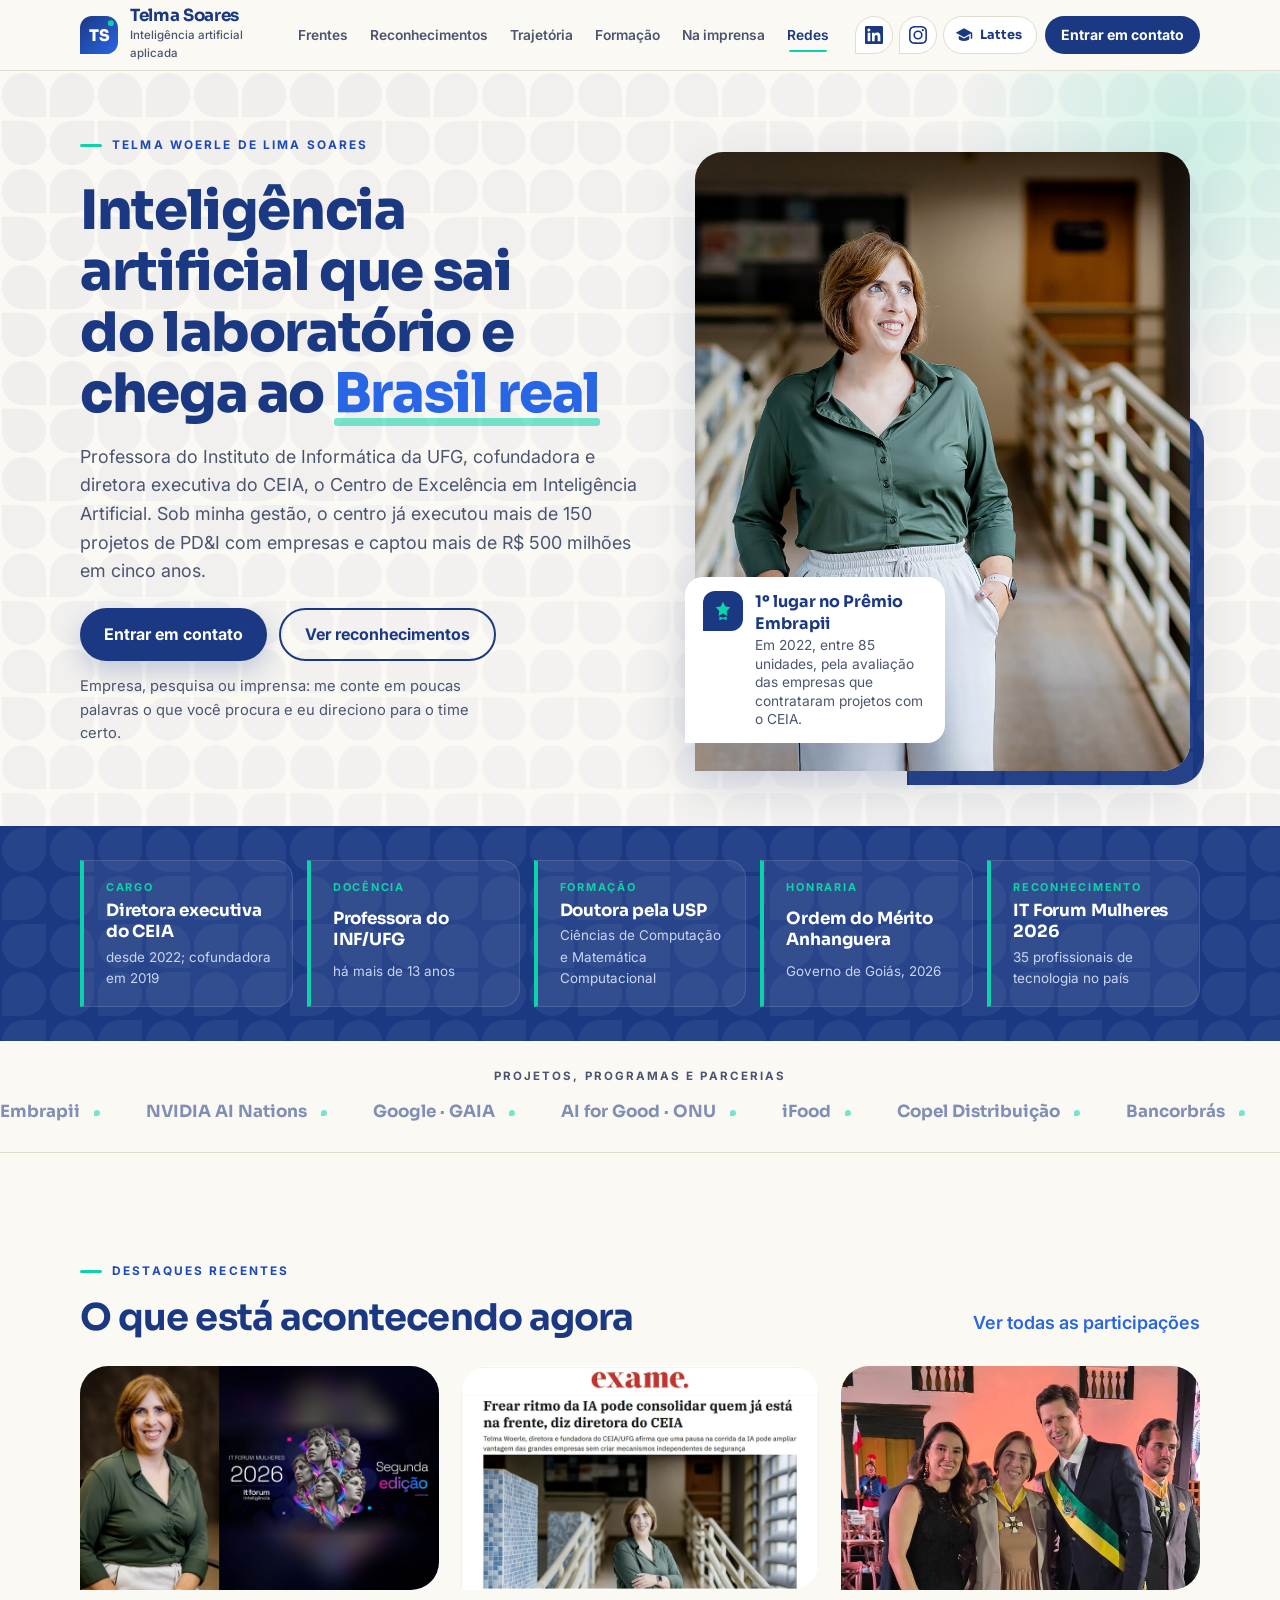
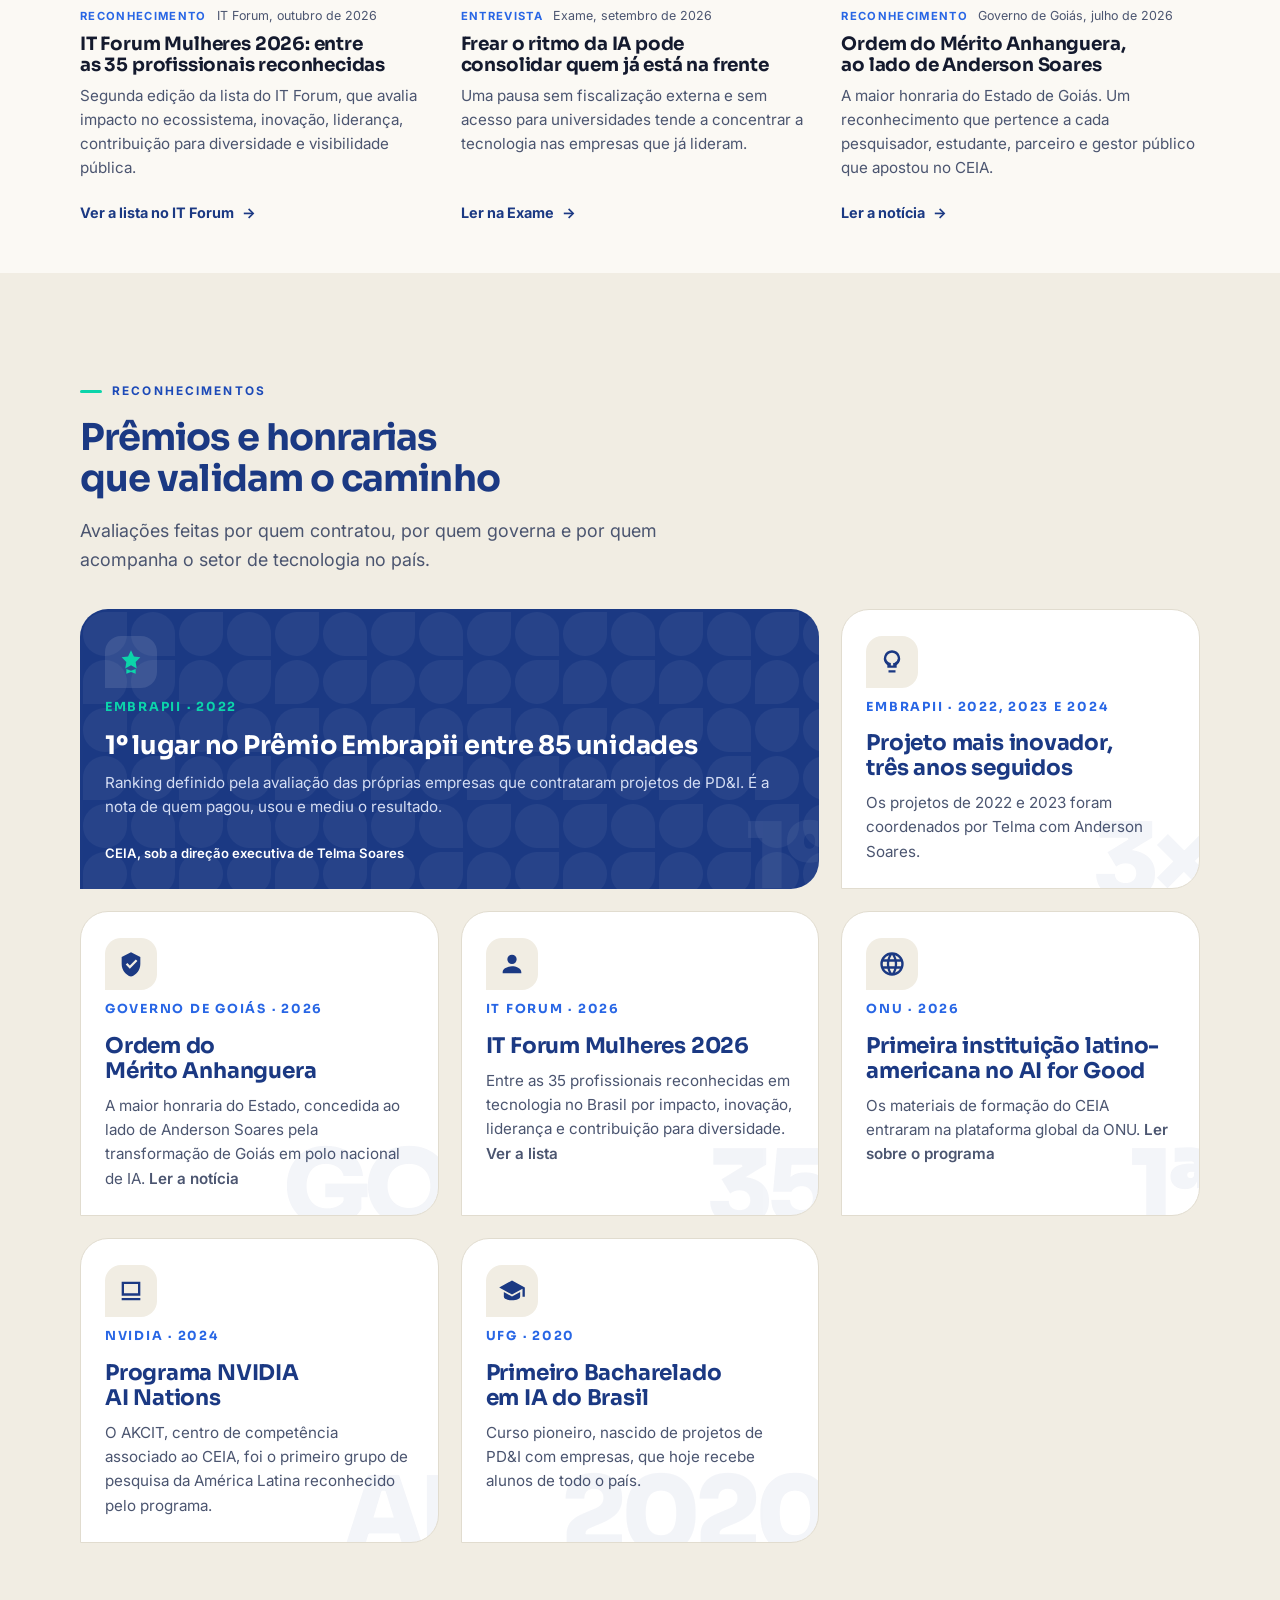
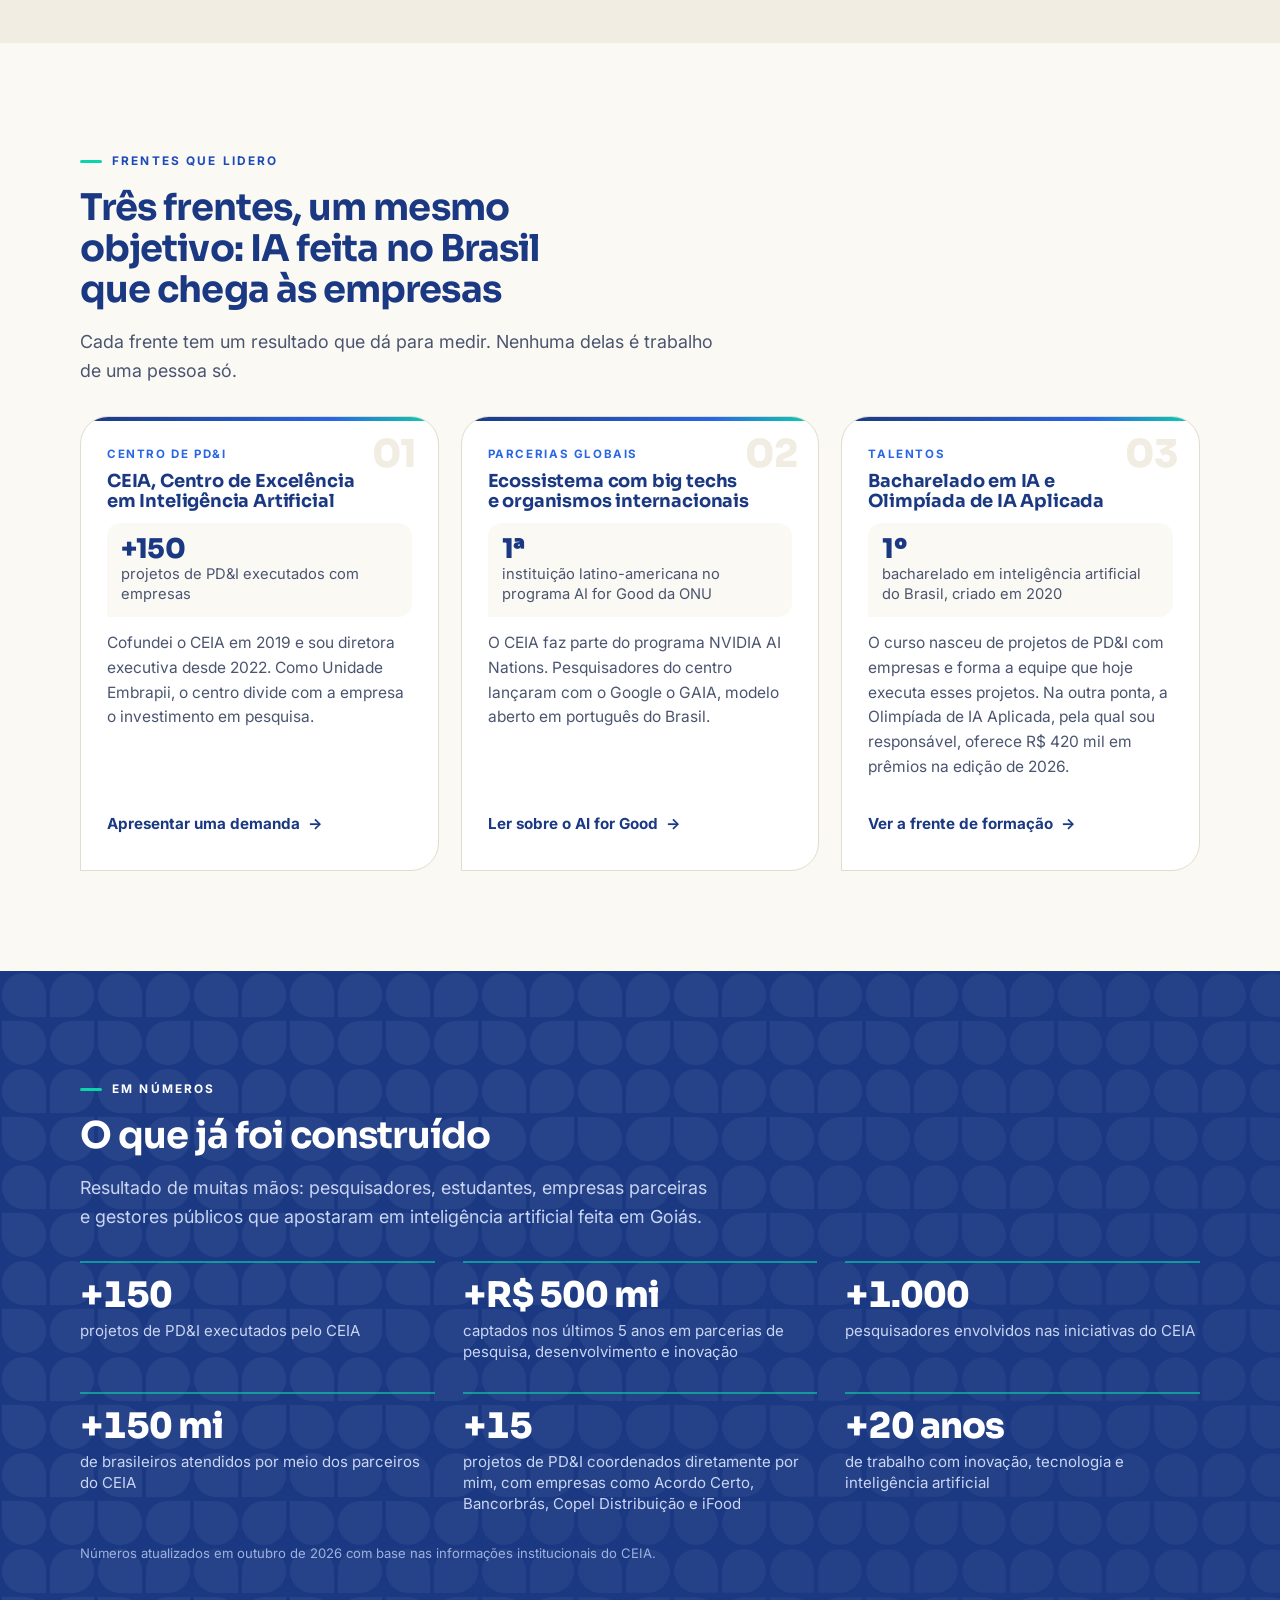
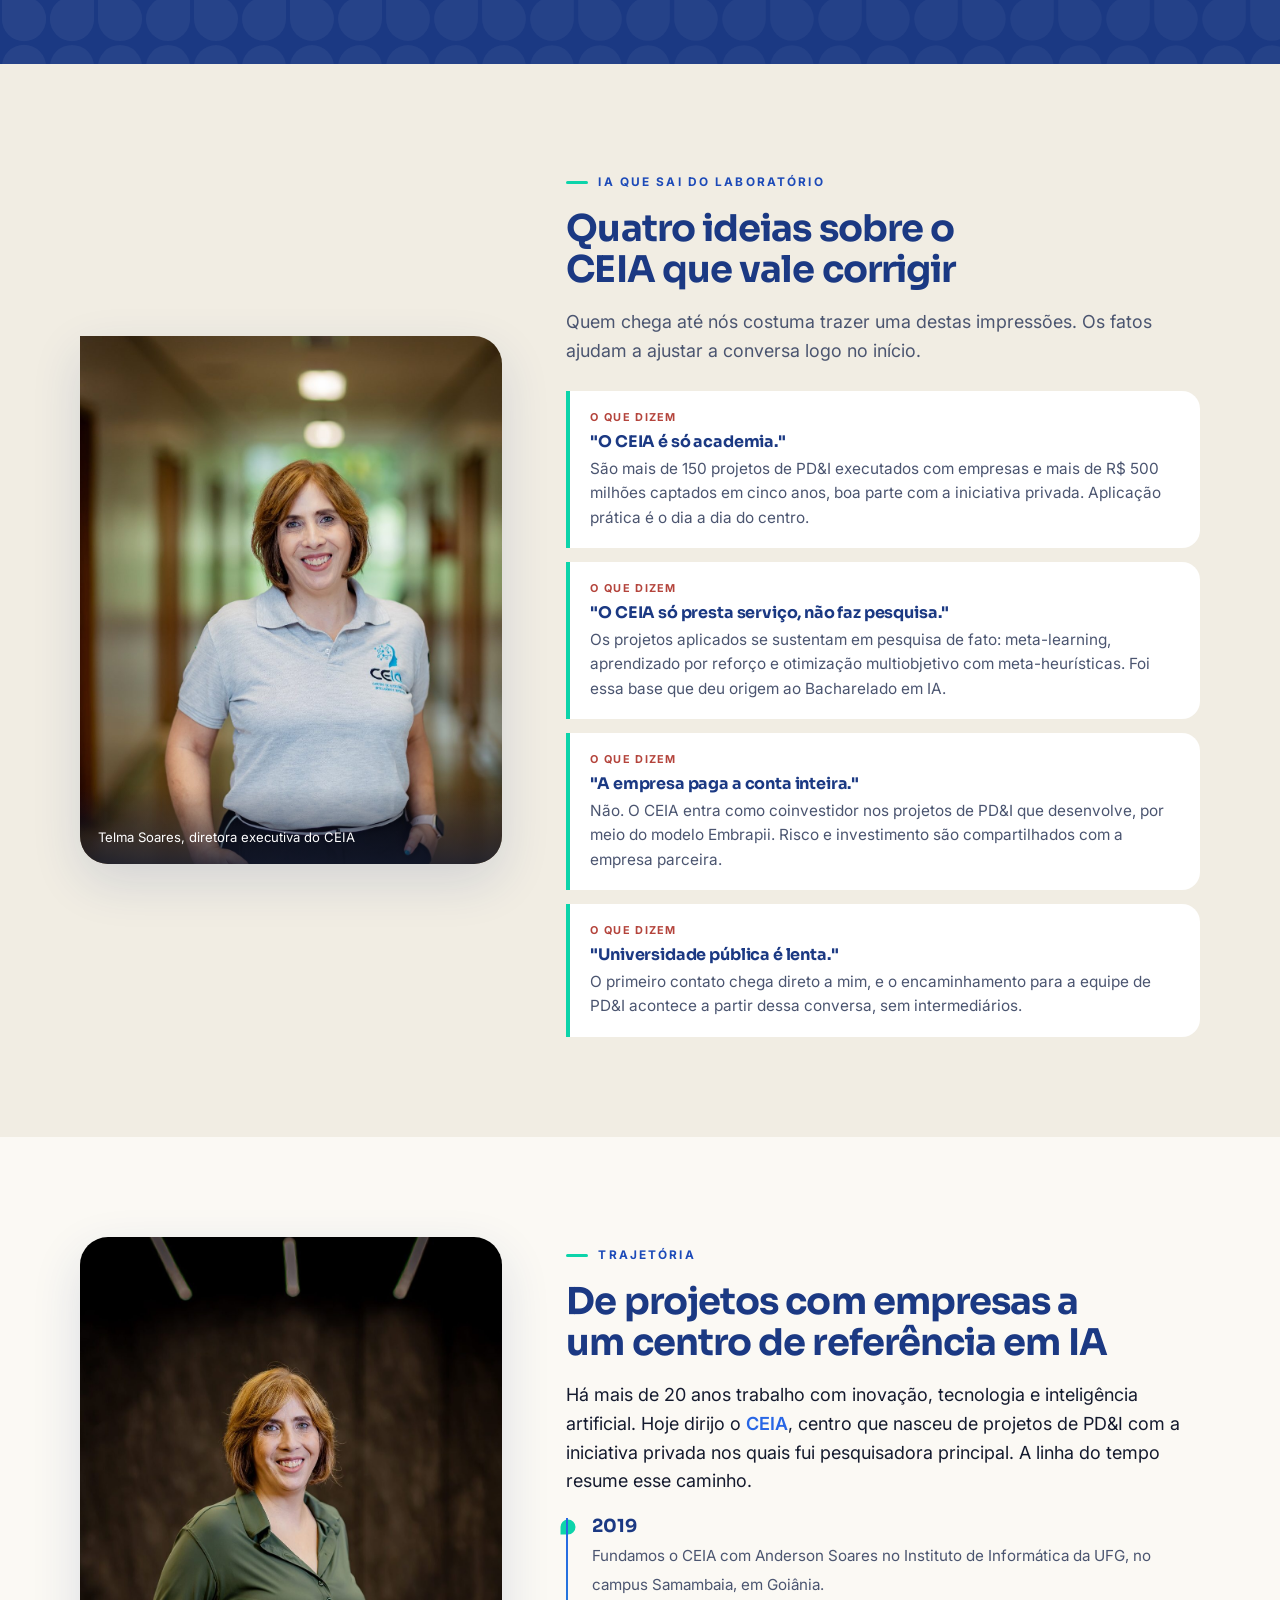
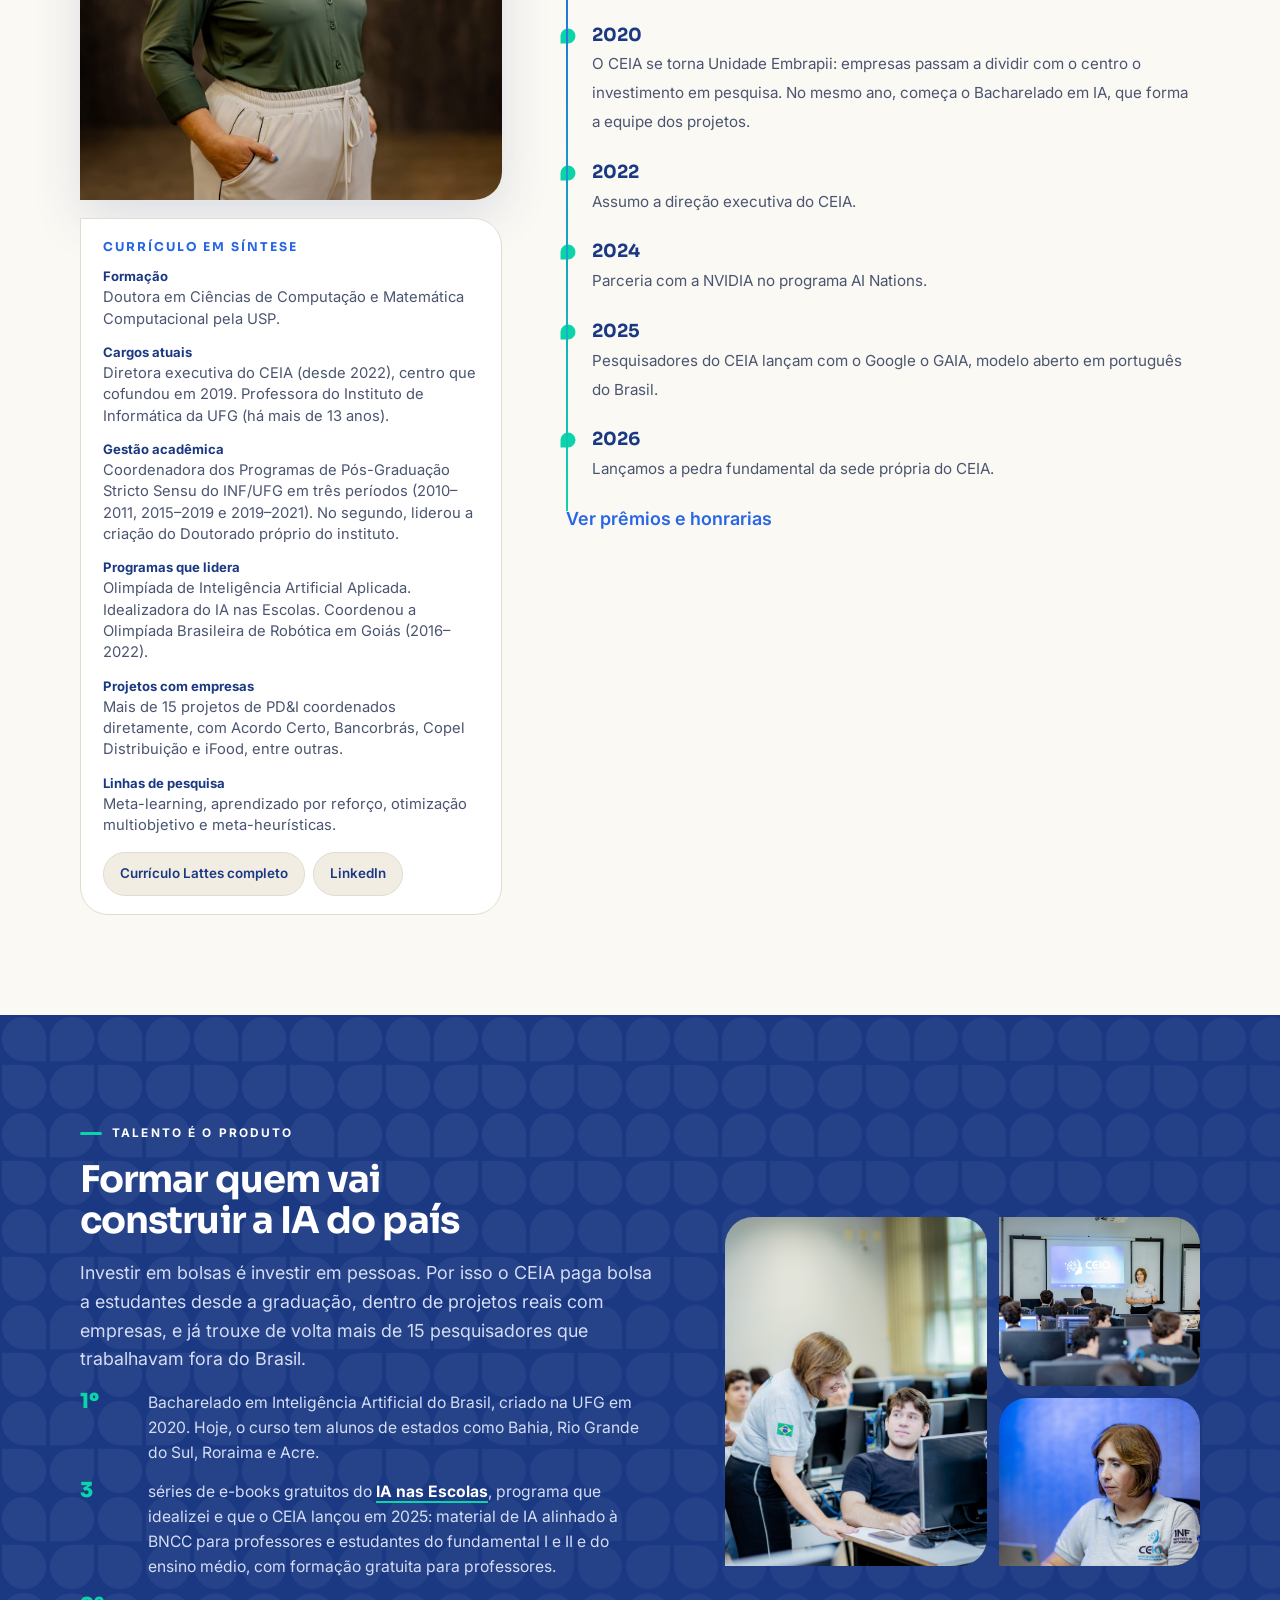
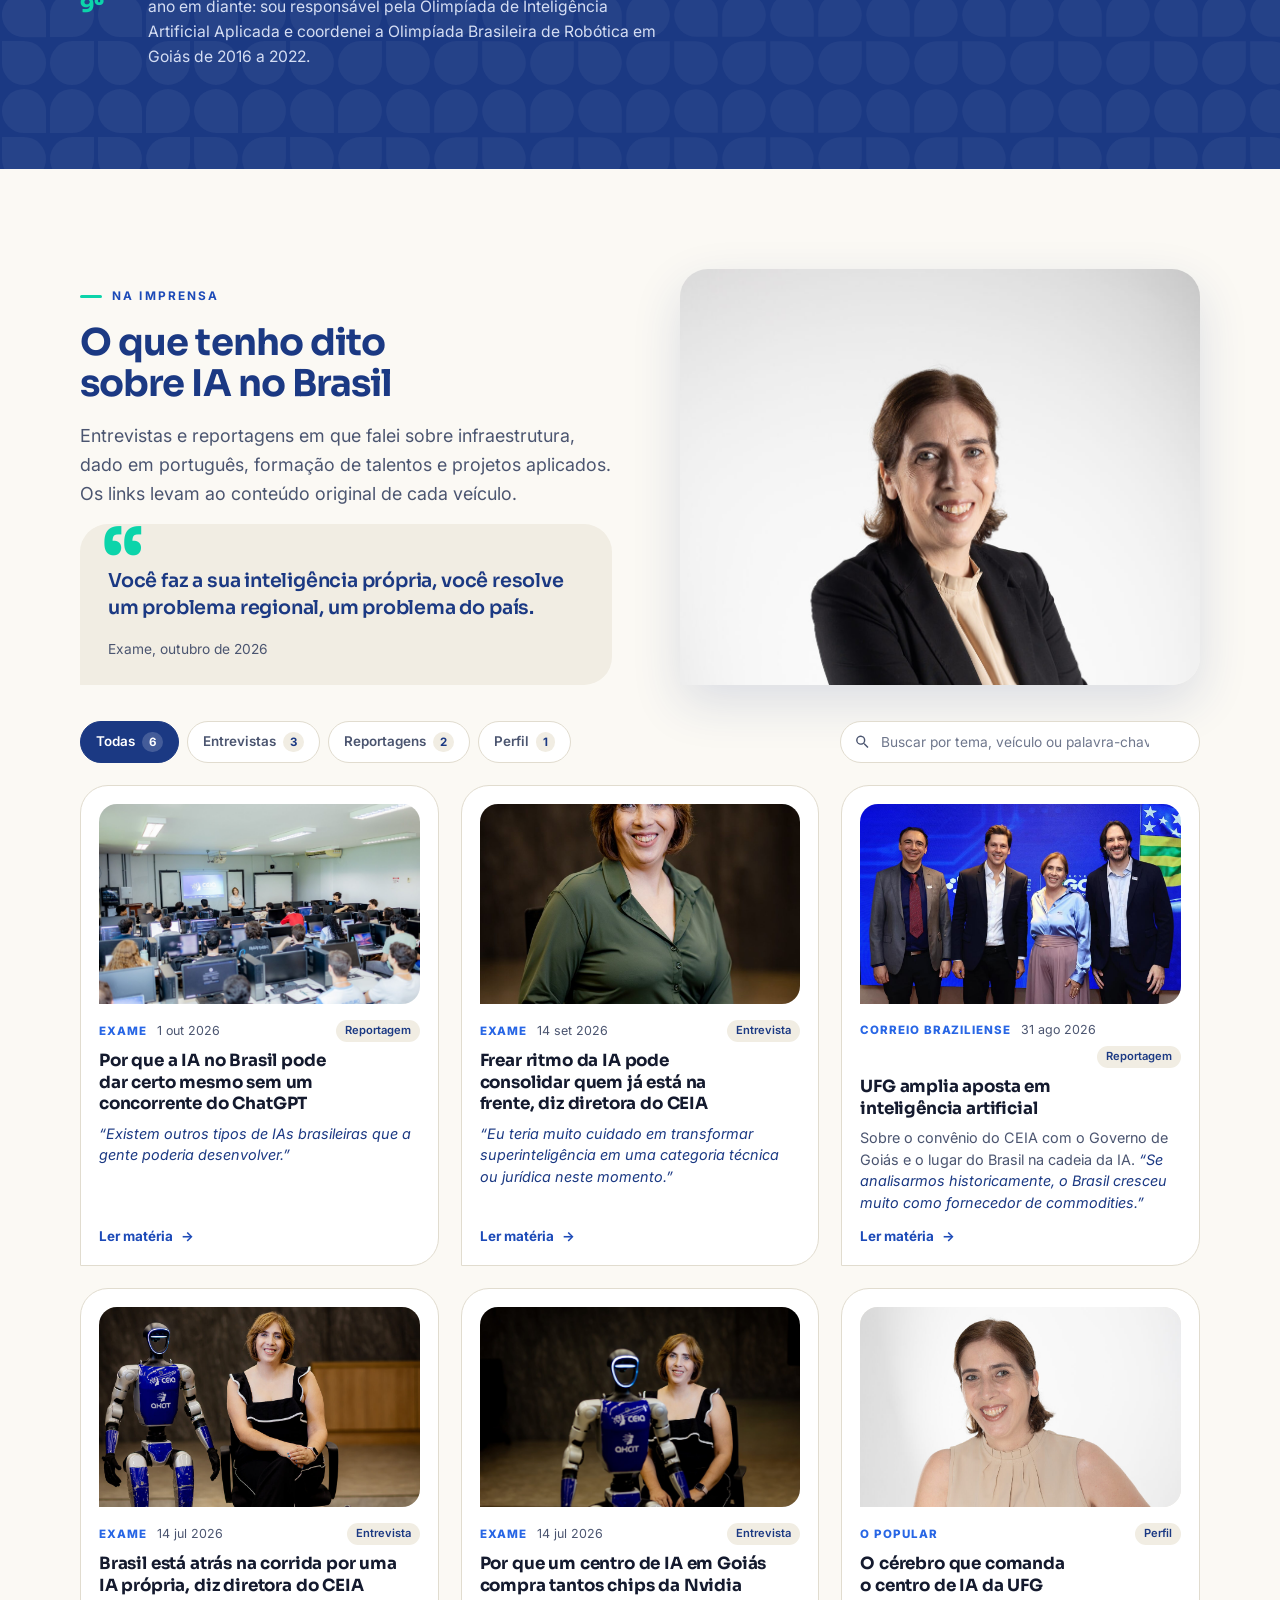
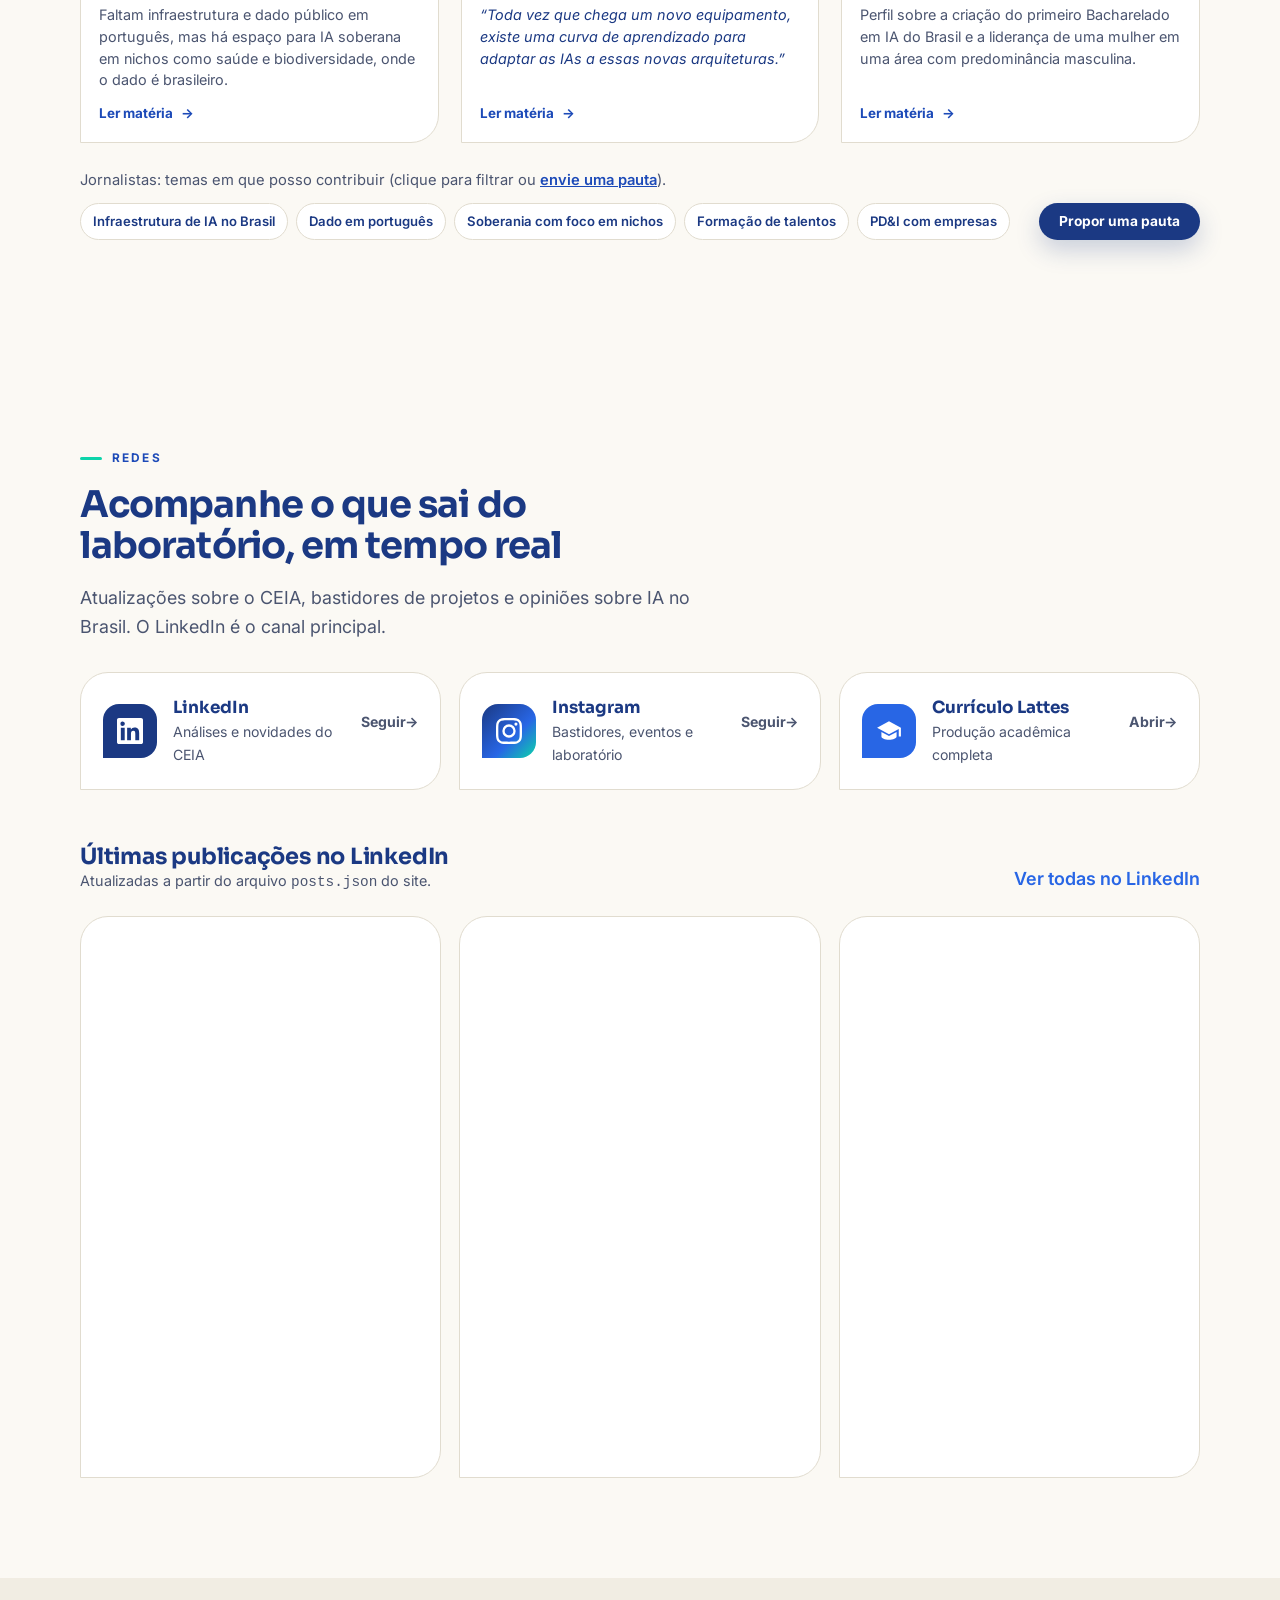
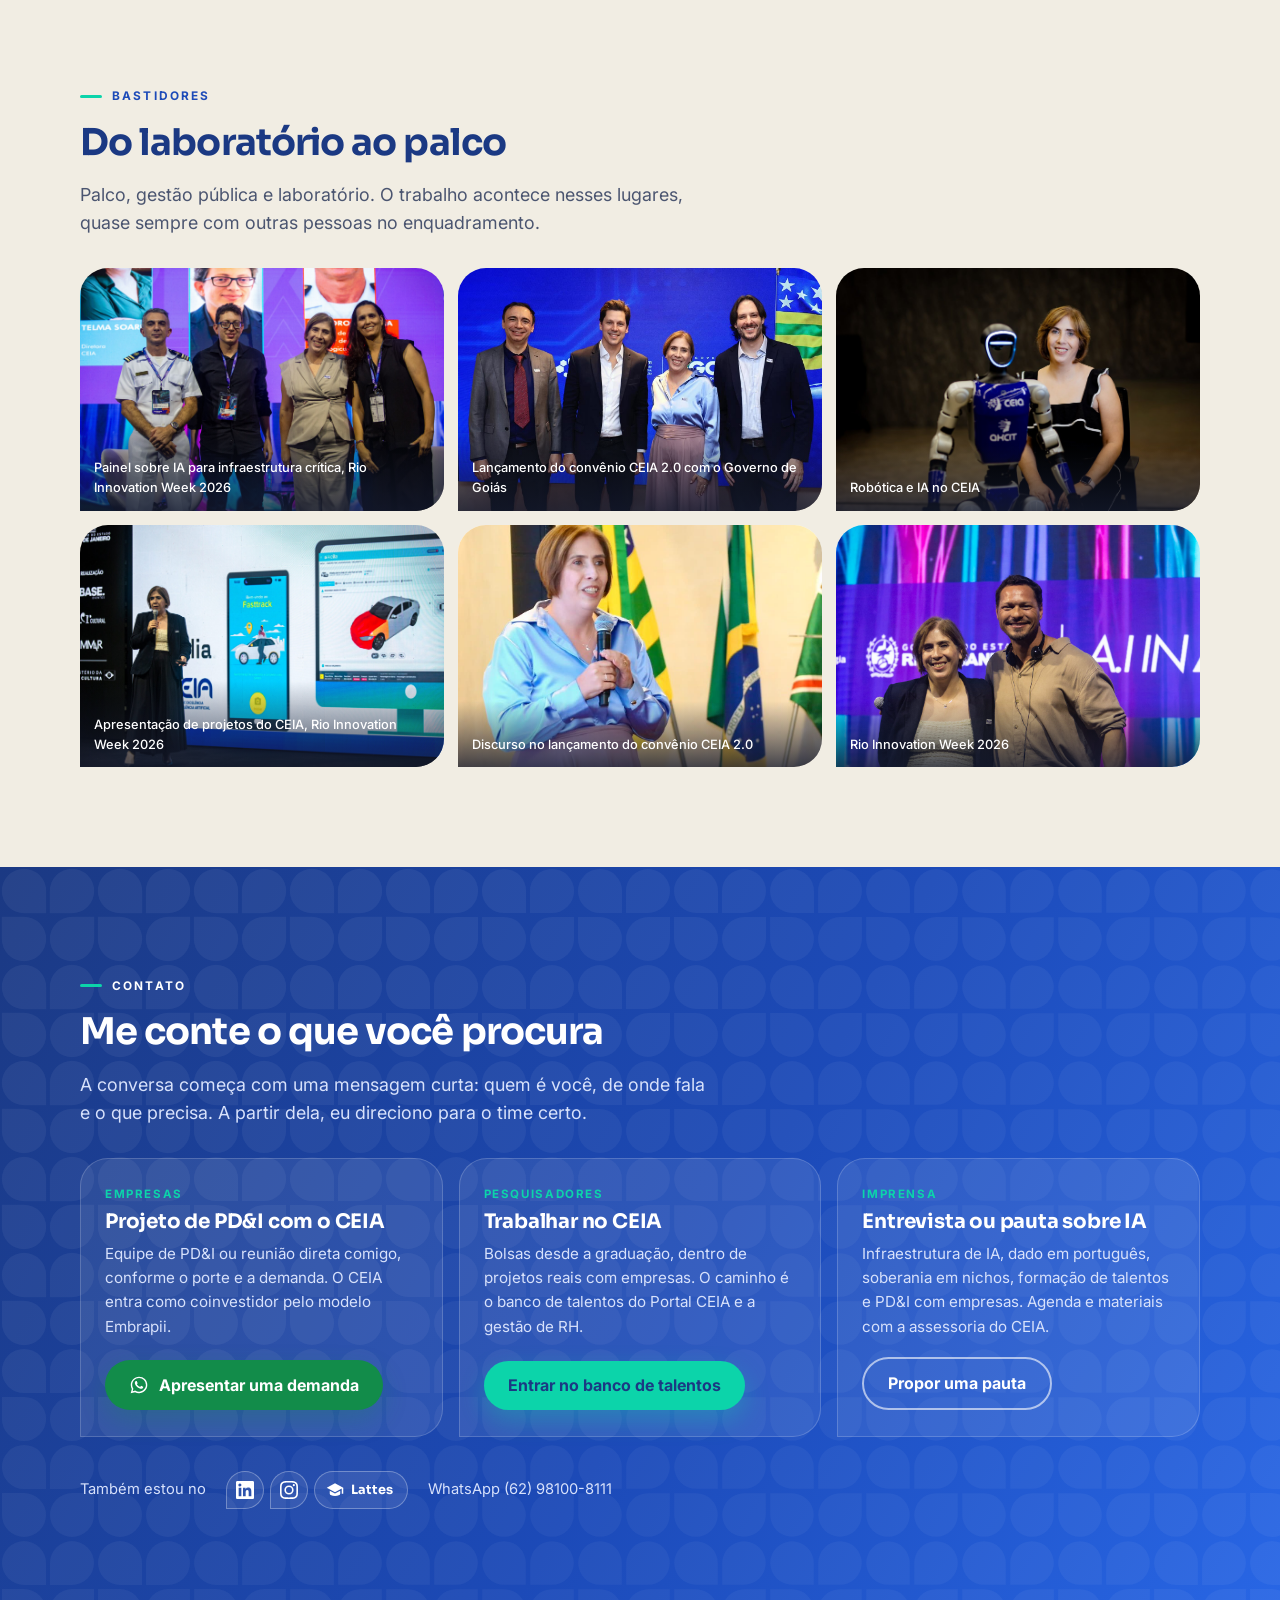
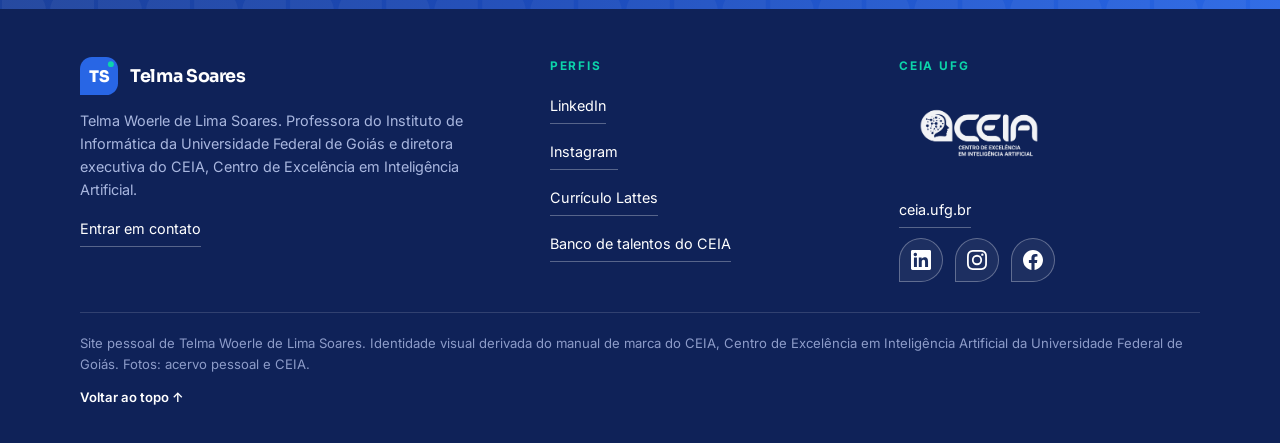
==== commit 9c6dda20: "Petróleo e cobre: grafismo só com o formato externo do monograma Remove o ponto do grafismo (fundo f" ====
--- a/index.html
+++ b/index.html
@@ -1280,16 +1280,15 @@
       caminhoForma.arc(0, 0, R, 0, Math.PI);
       caminhoForma.closePath();
     }
-    /* forma do grafismo definida na paleta: 'ceia' (gota do CEIA, padrão) ou 'monograma' (quadrado do TS com ponto, em xadrez) */
+    /* forma do grafismo definida na paleta: 'ceia' (gota do CEIA, padrão) ou 'monograma' (formato externo do TS, em xadrez) */
     var forma = getComputedStyle(document.documentElement).getPropertyValue('--grafismo-forma').trim();
-    var monograma = forma === 'monograma' && usaPath2D, caminhoMono = null, caminhoPonto = null;
+    var monograma = forma === 'monograma' && usaPath2D, caminhoMono = null;
     if(monograma){
       var h = 20, rr = 12;
       caminhoMono = new Path2D();
       caminhoMono.moveTo(-h, h); caminhoMono.lineTo(-h, -h + rr); caminhoMono.arc(-h + rr, -h + rr, rr, Math.PI, 1.5 * Math.PI);
       caminhoMono.lineTo(h - rr, -h); caminhoMono.arc(h - rr, -h + rr, rr, 1.5 * Math.PI, 0);
       caminhoMono.lineTo(h, h - rr); caminhoMono.arc(h - rr, h - rr, rr, 0, .5 * Math.PI); caminhoMono.closePath();
-      caminhoPonto = new Path2D(); caminhoPonto.arc(12, -12, 4, 0, 2 * Math.PI);
     }
     var mouseX = -9999, mouseY = -9999, temMouse = false;
 
@@ -1298,7 +1297,6 @@
       var escuro = !sec.classList.contains('hero');
       var cor = escuro ? corDe('--branco') : corDe('--azul-escuro'), tinta = escuro ? corDe('--verde') : corDe('--azul-claro');
       var base = alfaDe(escuro ? '--grafismo-escuro-alfa' : '--grafismo-claro-alfa', escuro ? .05 : .042), ganho = escuro ? .20 : .18;
-      var corPonto = escuro ? corDe('--marca-ponto') : corDe('--acento'), alfaPonto = alfaDe(escuro ? '--grafismo-ponto-escuro-alfa' : '--grafismo-ponto-claro-alfa', escuro ? .28 : .18);
       var cv = document.createElement('canvas'); cv.className = 'padrao-vivo'; sec.insertBefore(cv, sec.firstChild); sec.classList.add('ligado');
       var ctx = cv.getContext('2d'), W = 0, H = 0, dpr = 1, cels = [];
       var tx = 0, ty = 0, px = 0, py = 0, pres = 0, dentro = false, jaEntrou = false, rodando = false, tAnt = 0;
@@ -1372,8 +1370,6 @@
           ctx.setTransform(cos, sin, -sin, cos, (c.cx + c.ox) * dpr, (c.cy + c.oy) * dpr);
           if(monograma){
             ctx.fill(caminhoMono);
-            ctx.fillStyle = 'rgba(' + corPonto[0] + ',' + corPonto[1] + ',' + corPonto[2] + ',' + Math.min(1, alfaPonto + ganho * c.e).toFixed(4) + ')';
-            ctx.fill(caminhoPonto);
           } else if(usaPath2D){
             ctx.fill(caminhoForma);
           } else {
--- a/css/paleta.css
+++ b/css/paleta.css
@@ -62,7 +62,7 @@
   /* Sombras */
   --sombra:0 18px 50px color-mix(in srgb,var(--azul-escuro) 14%,transparent);
 
-  --grafismo-forma:ceia;             /* 'ceia' (gota do CEIA) ou 'monograma' (quadrado do TS com ponto) */
+  --grafismo-forma:ceia;             /* 'ceia' (gota do CEIA) ou 'monograma' (formato externo do TS) */
   --grafismo-escuro-alfa:.05;  /* opacidade do grafismo em fundos escuros (mesma do --padrao-escuro) */
   --grafismo-claro-alfa:.042;  /* opacidade do grafismo animado em fundos claros */
   /* Grafismo do CEIA em SVG. As cores ficam dentro do desenho (%23 = #):
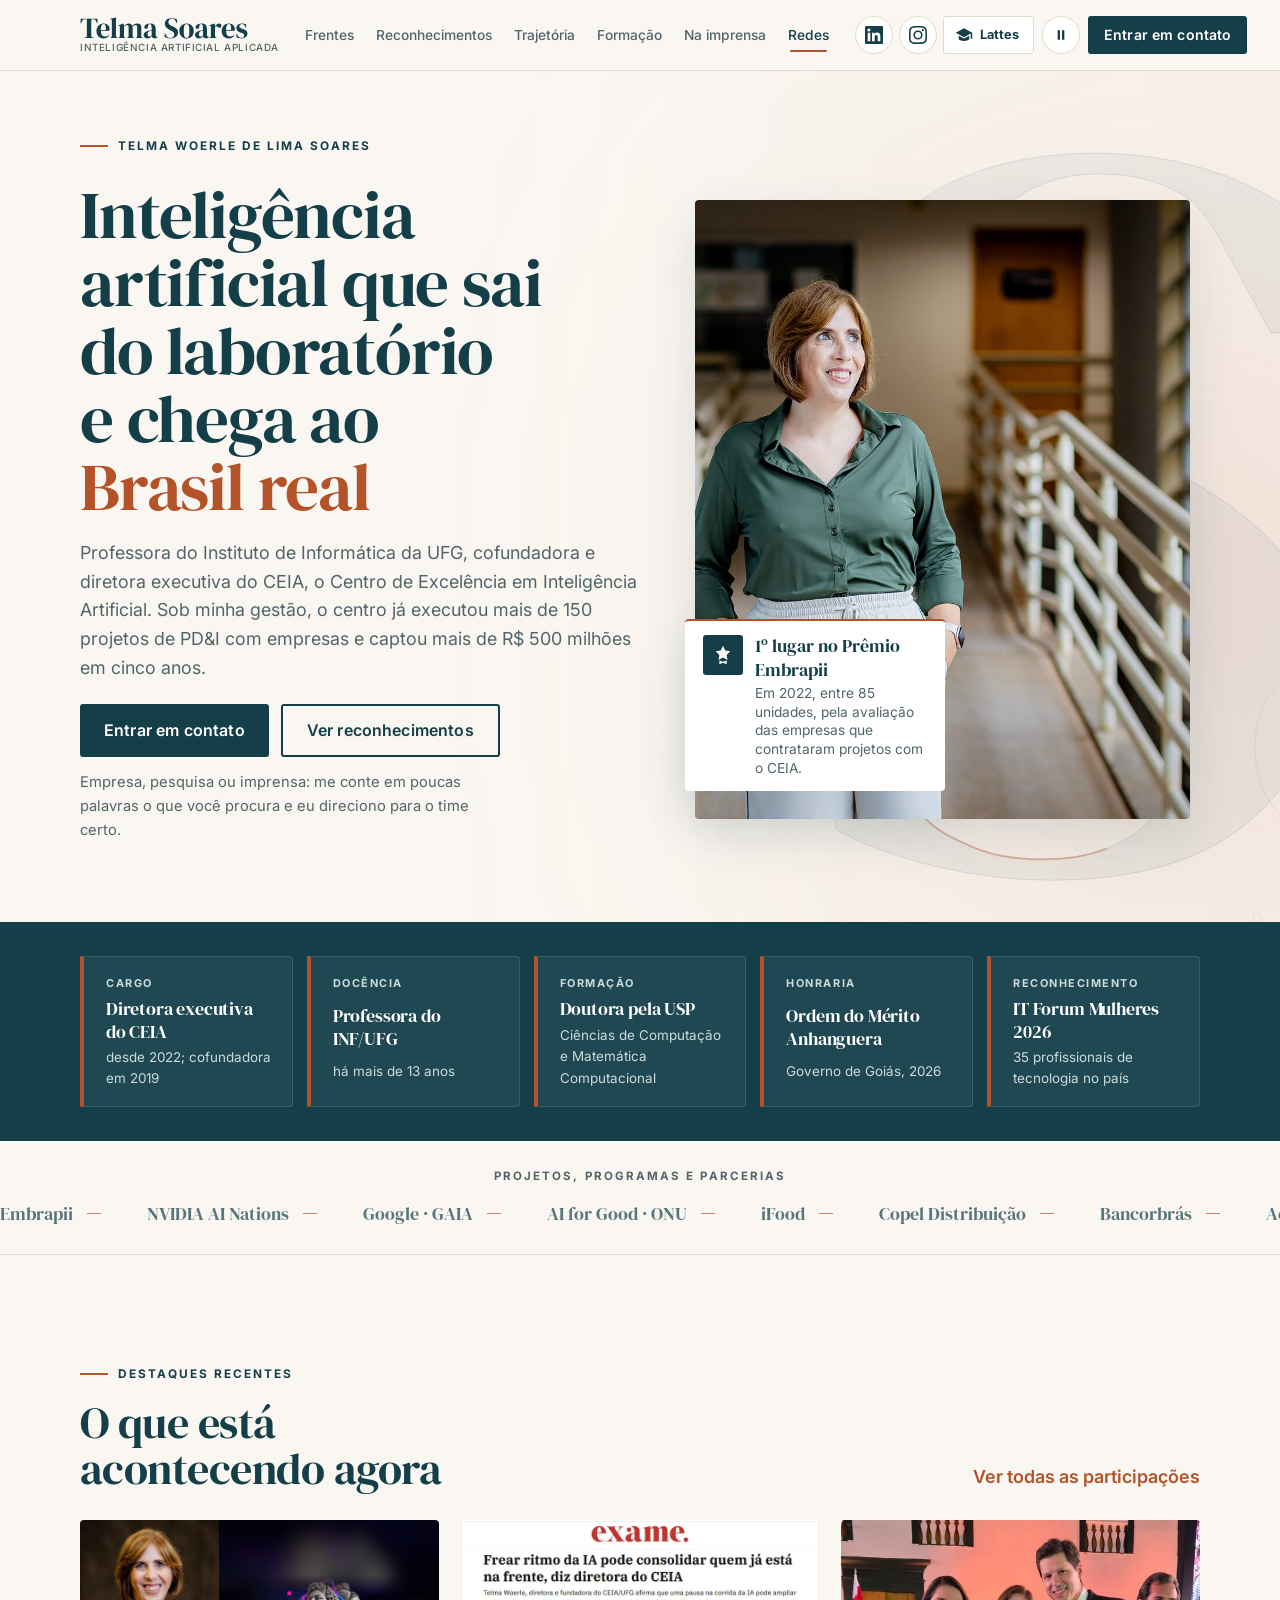
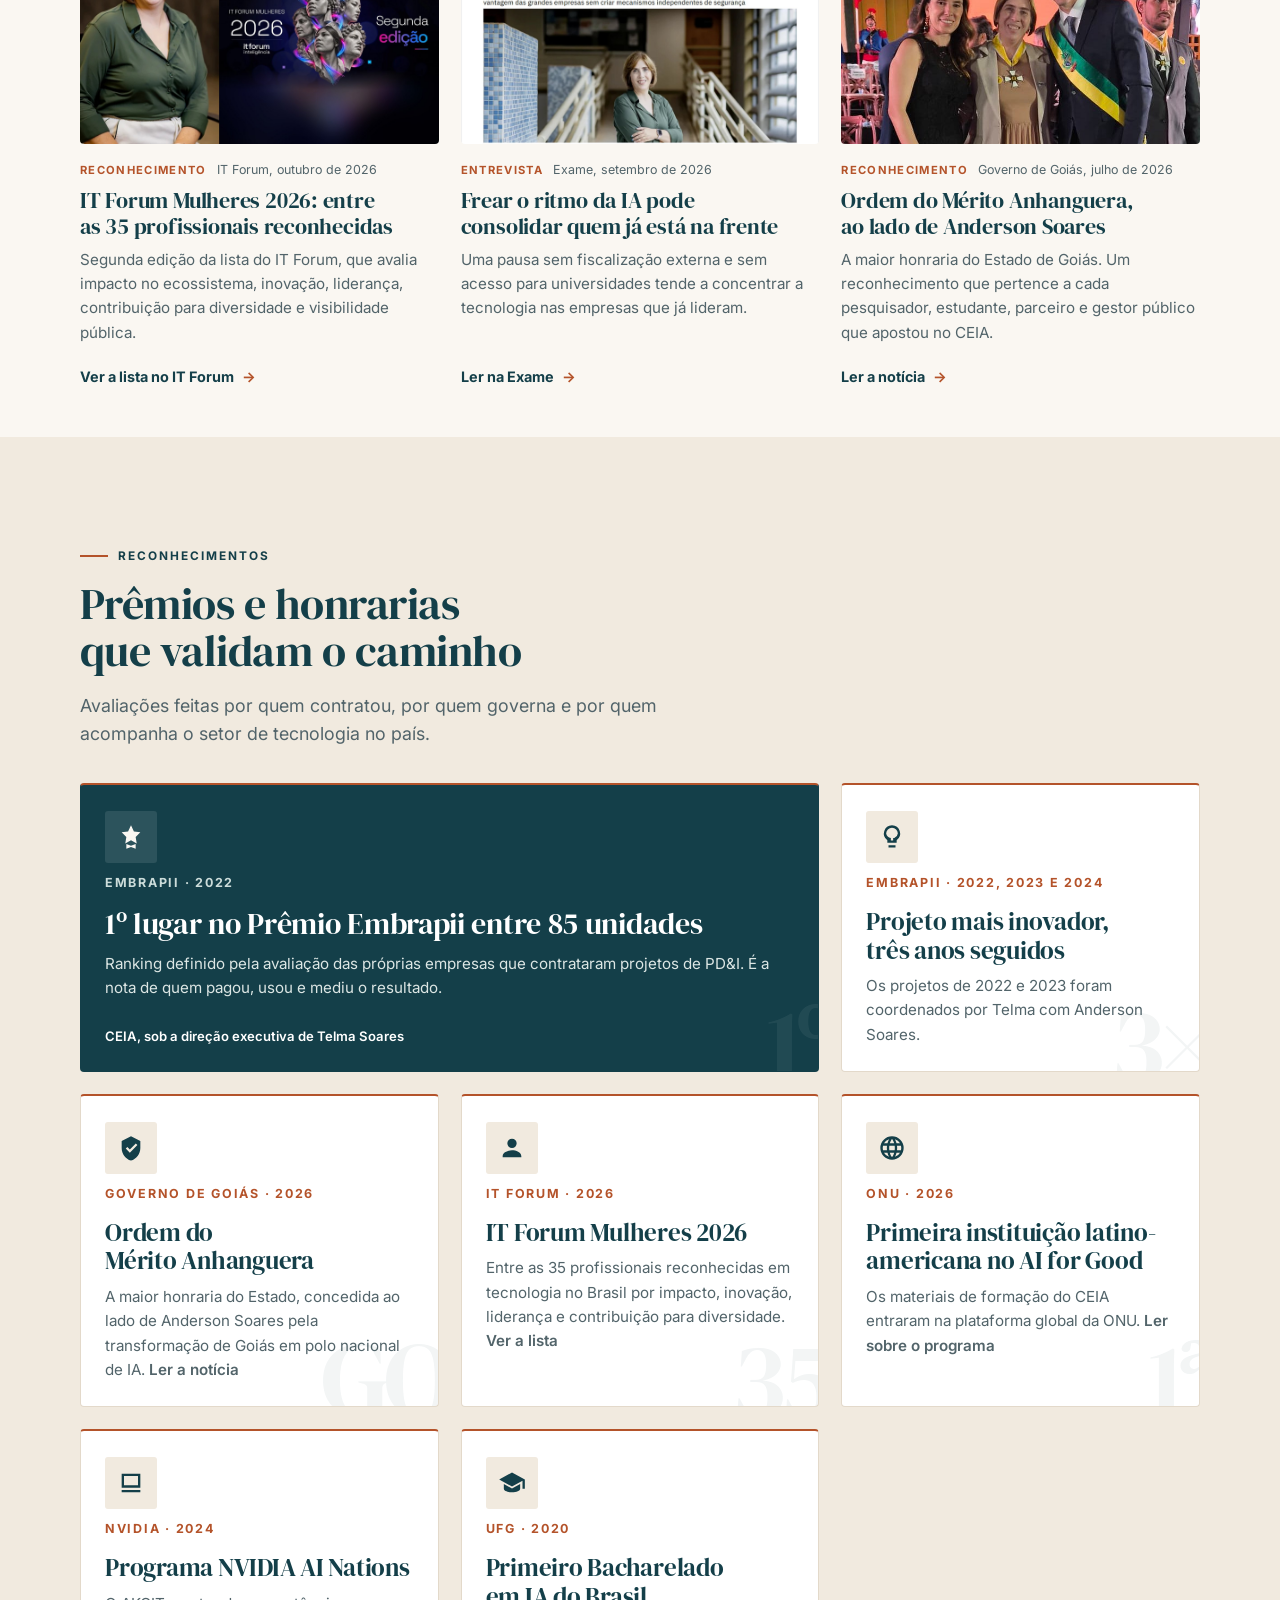
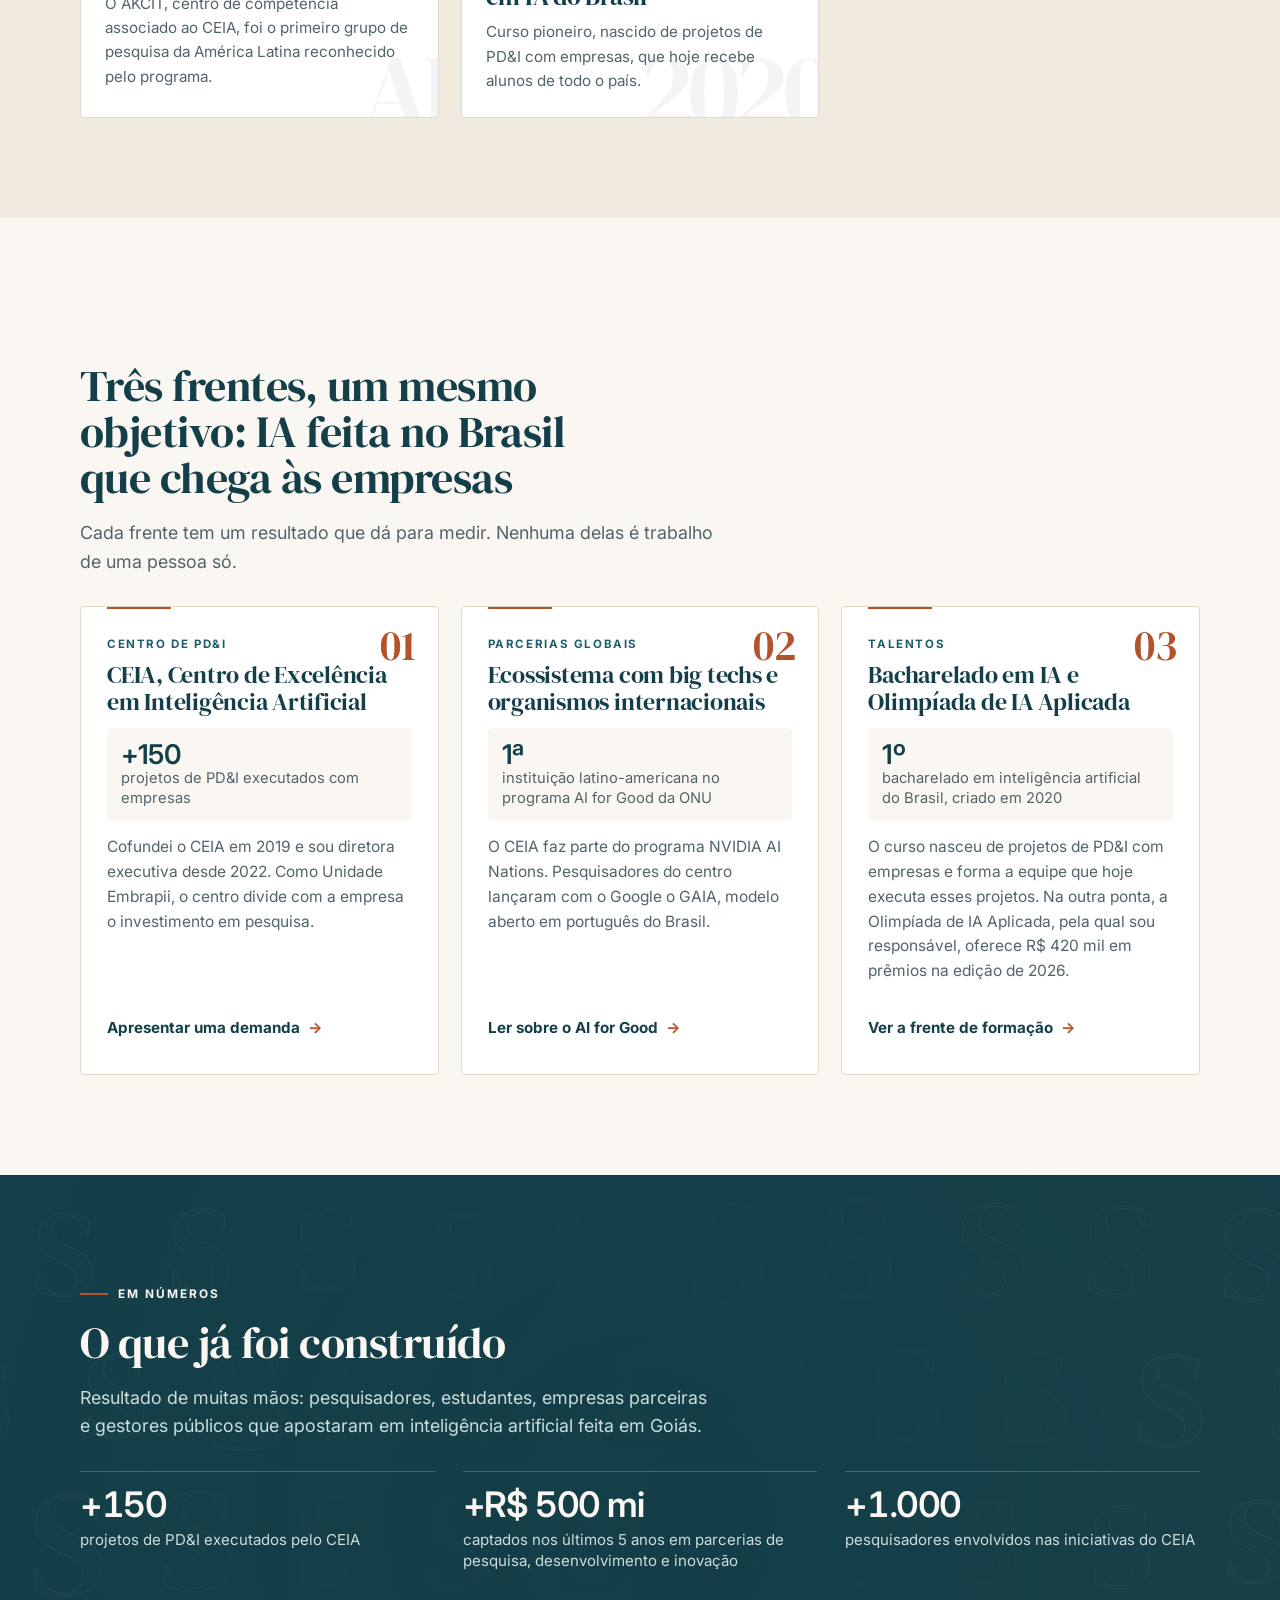
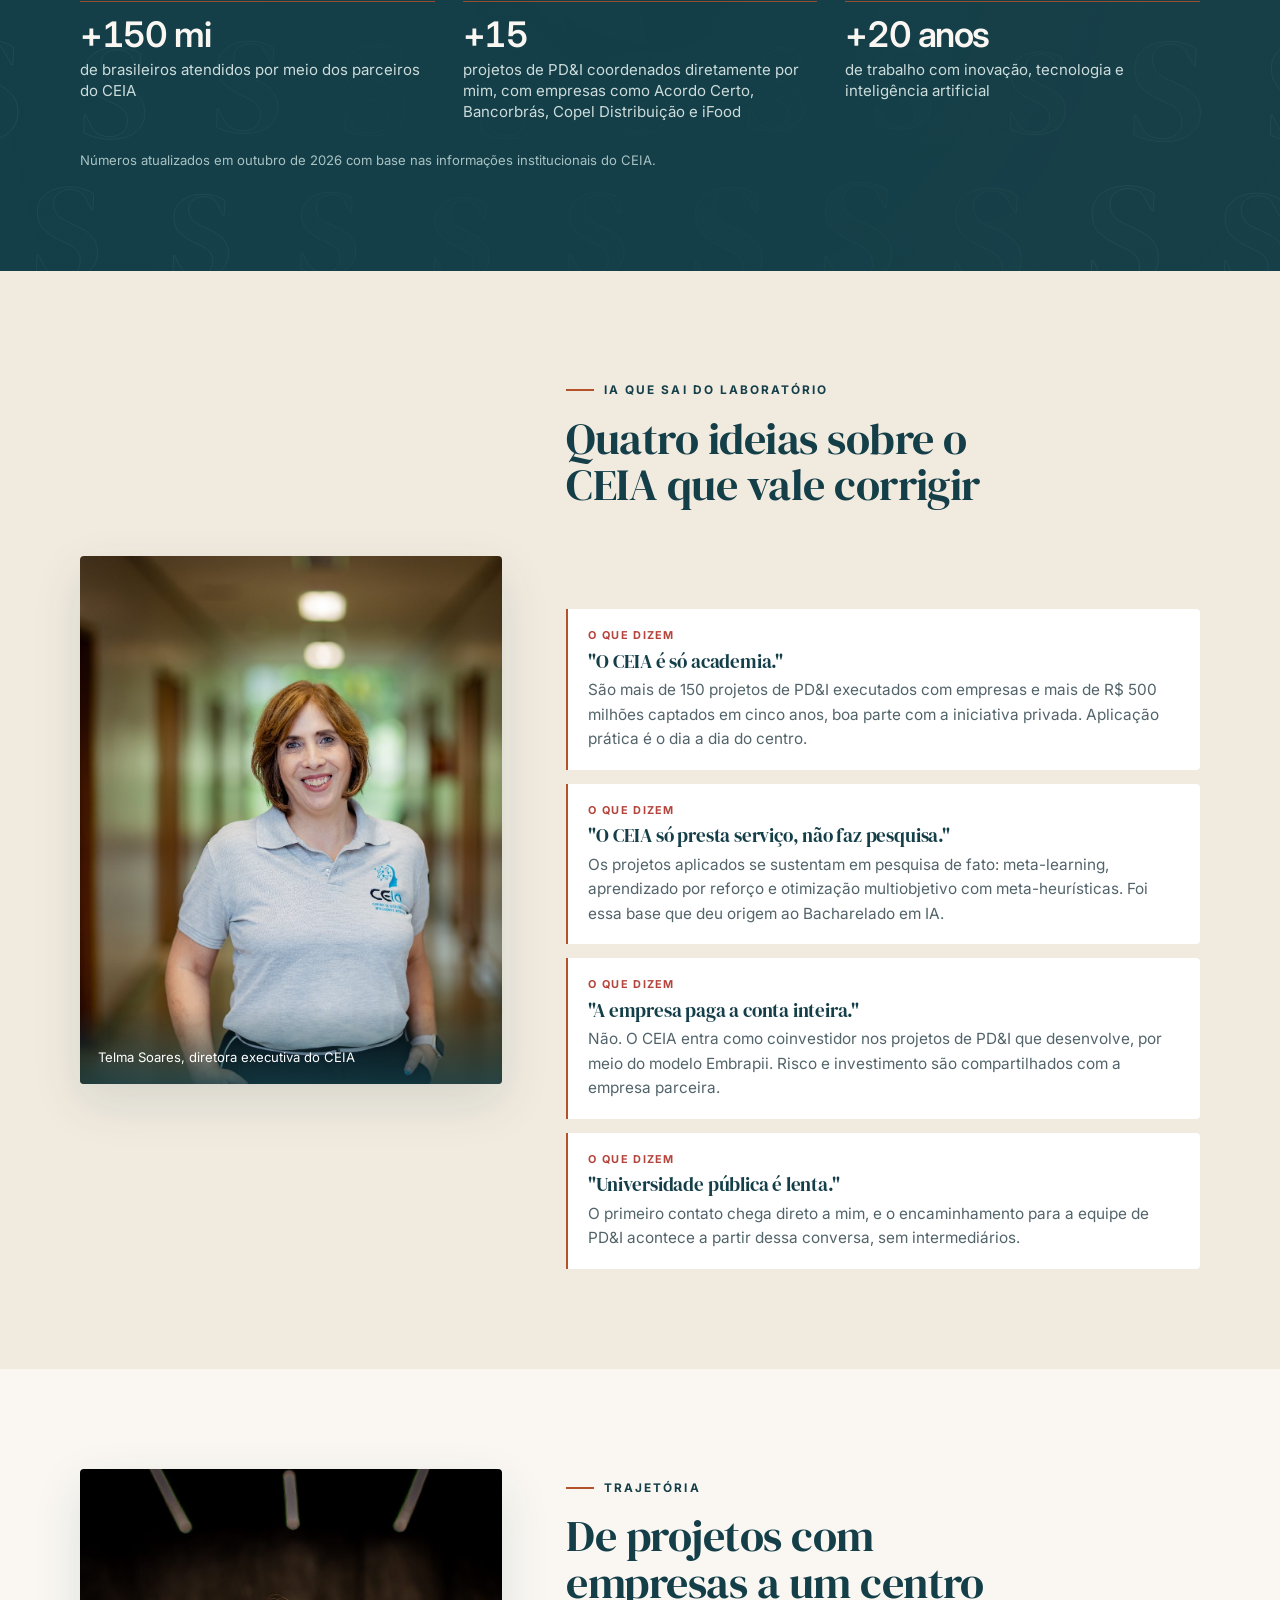
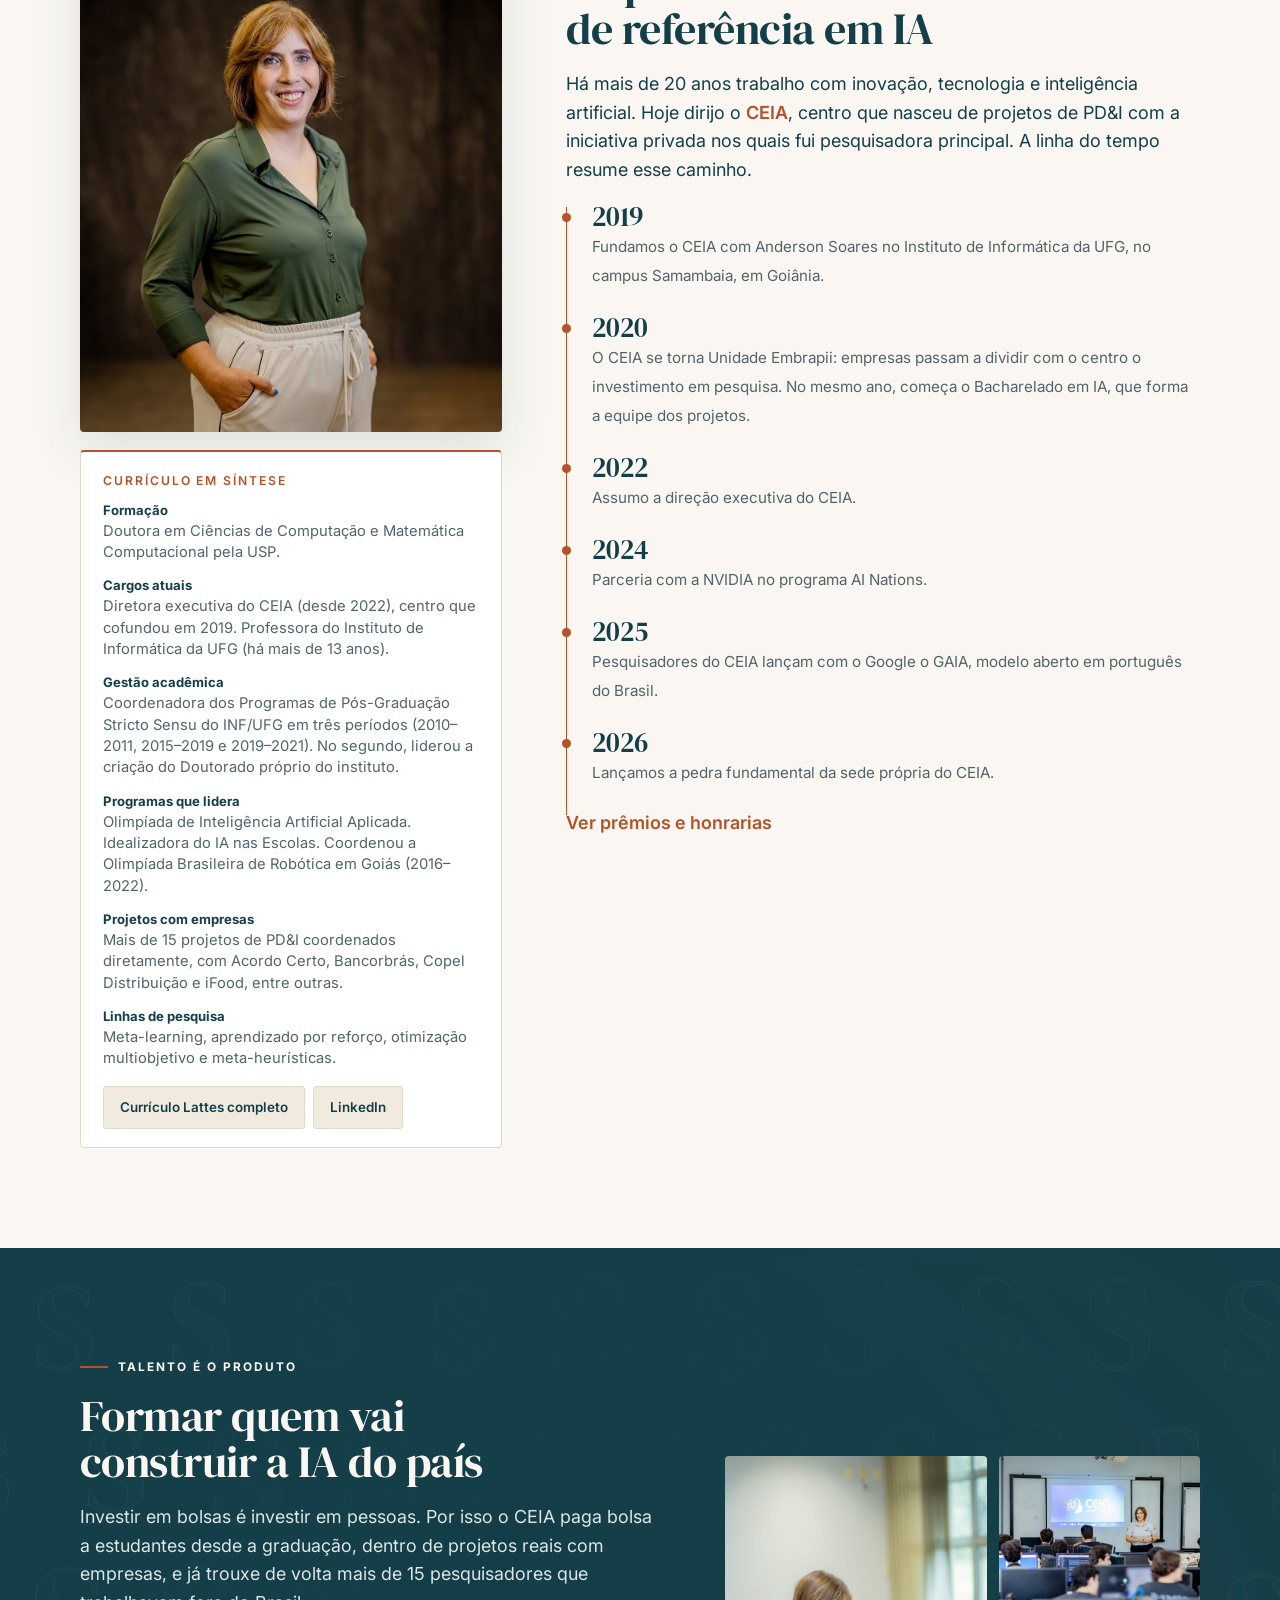
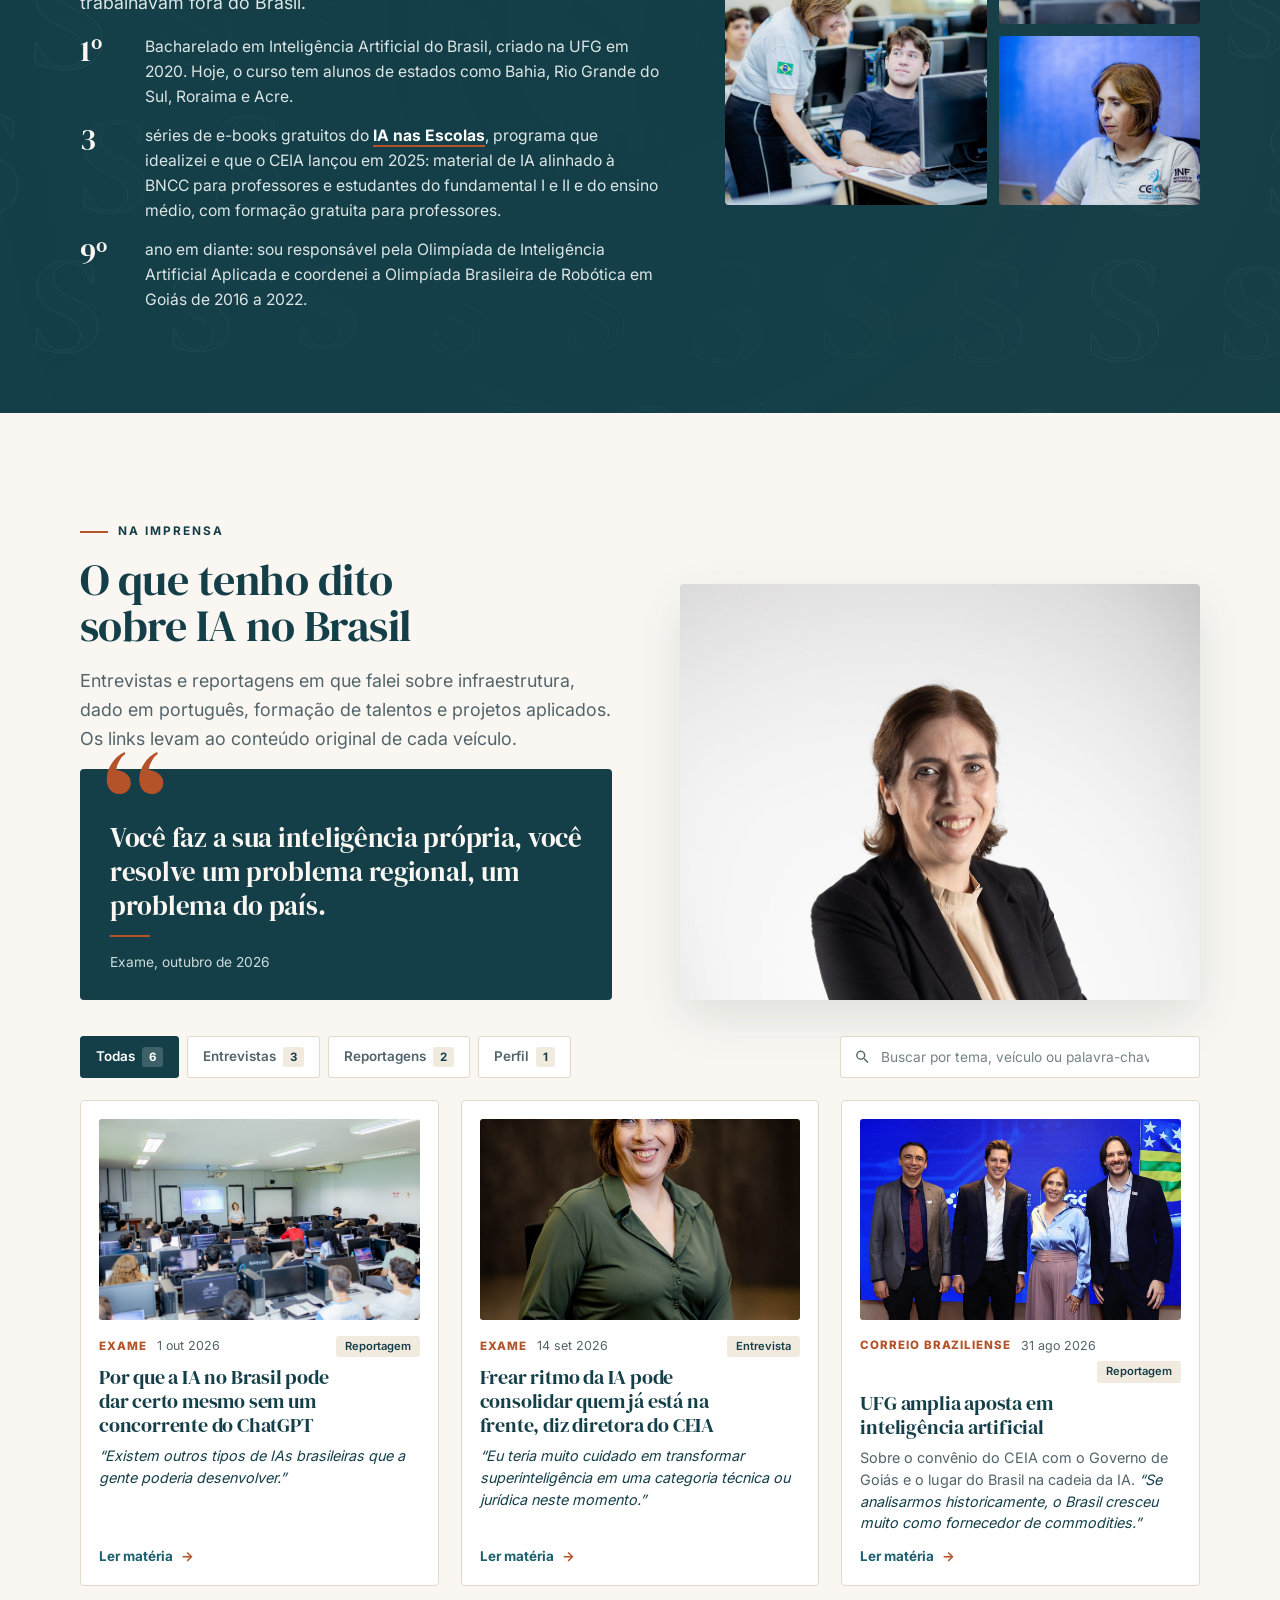
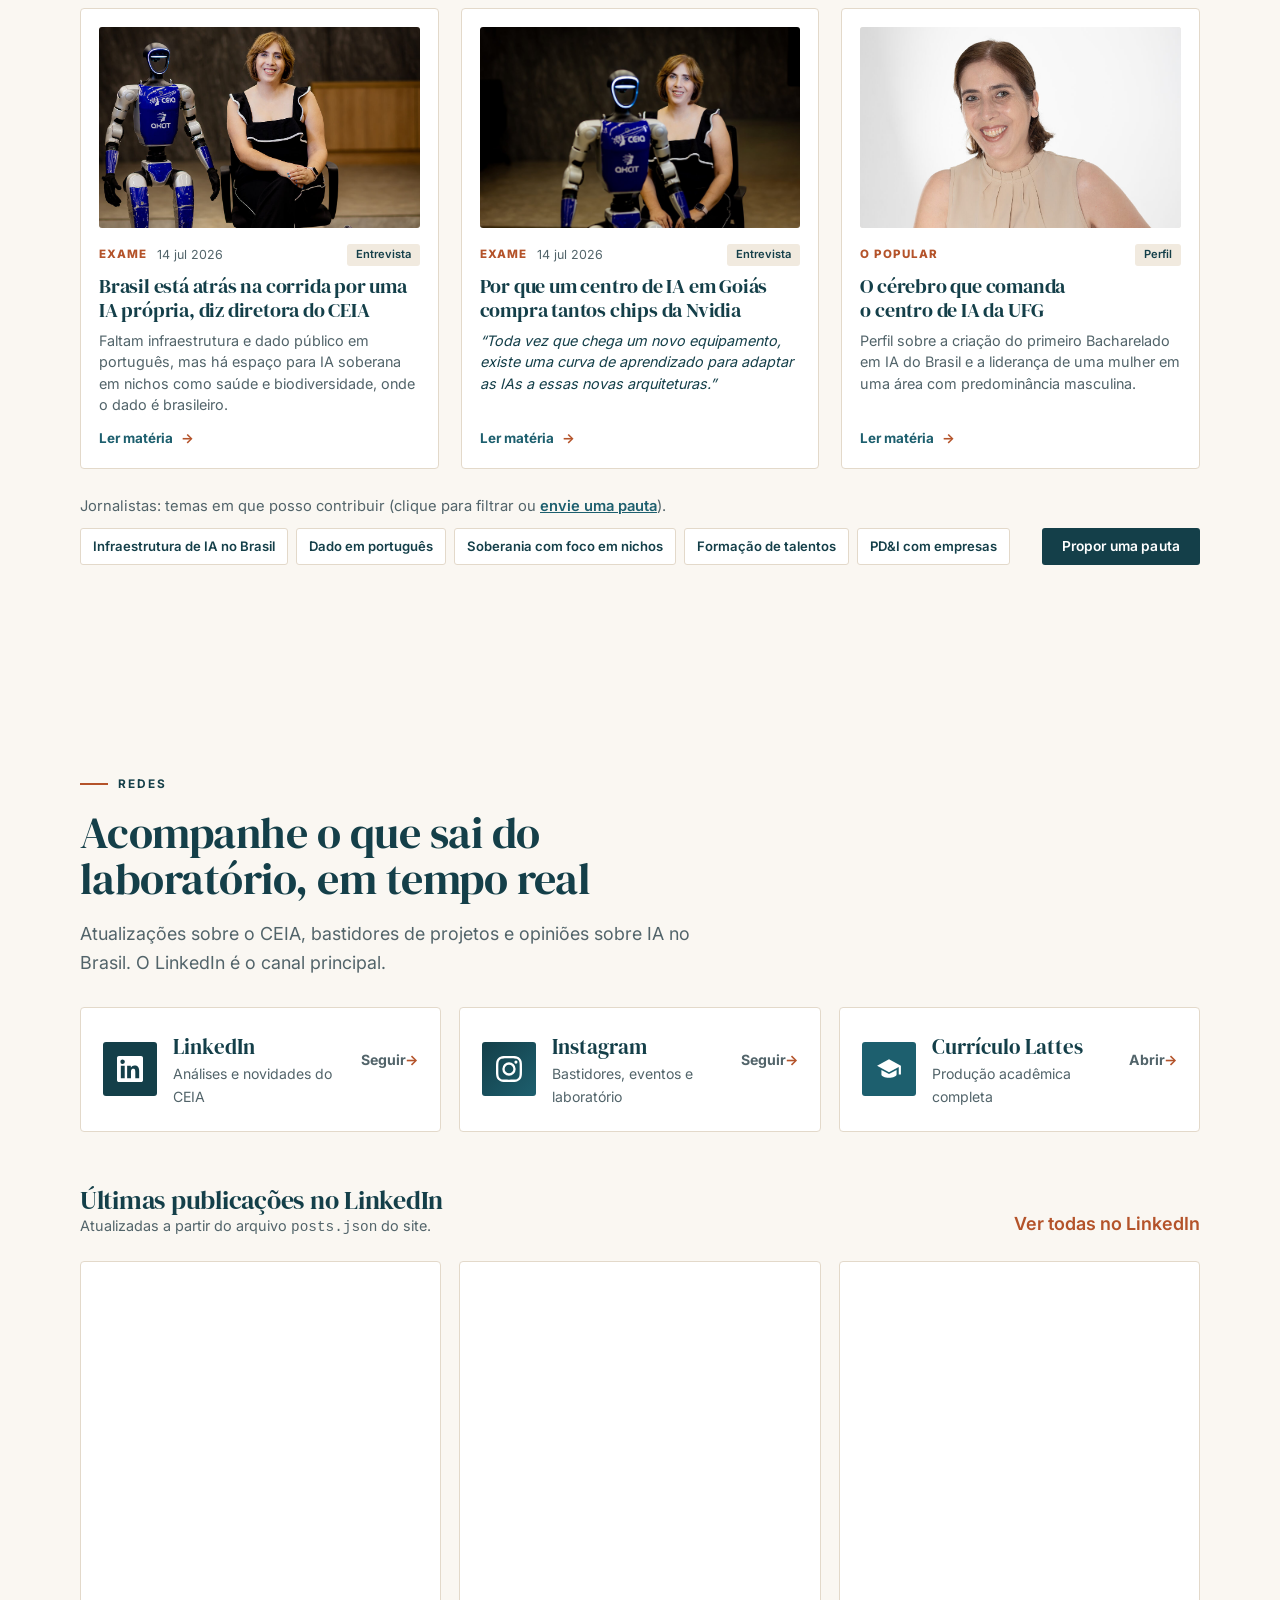
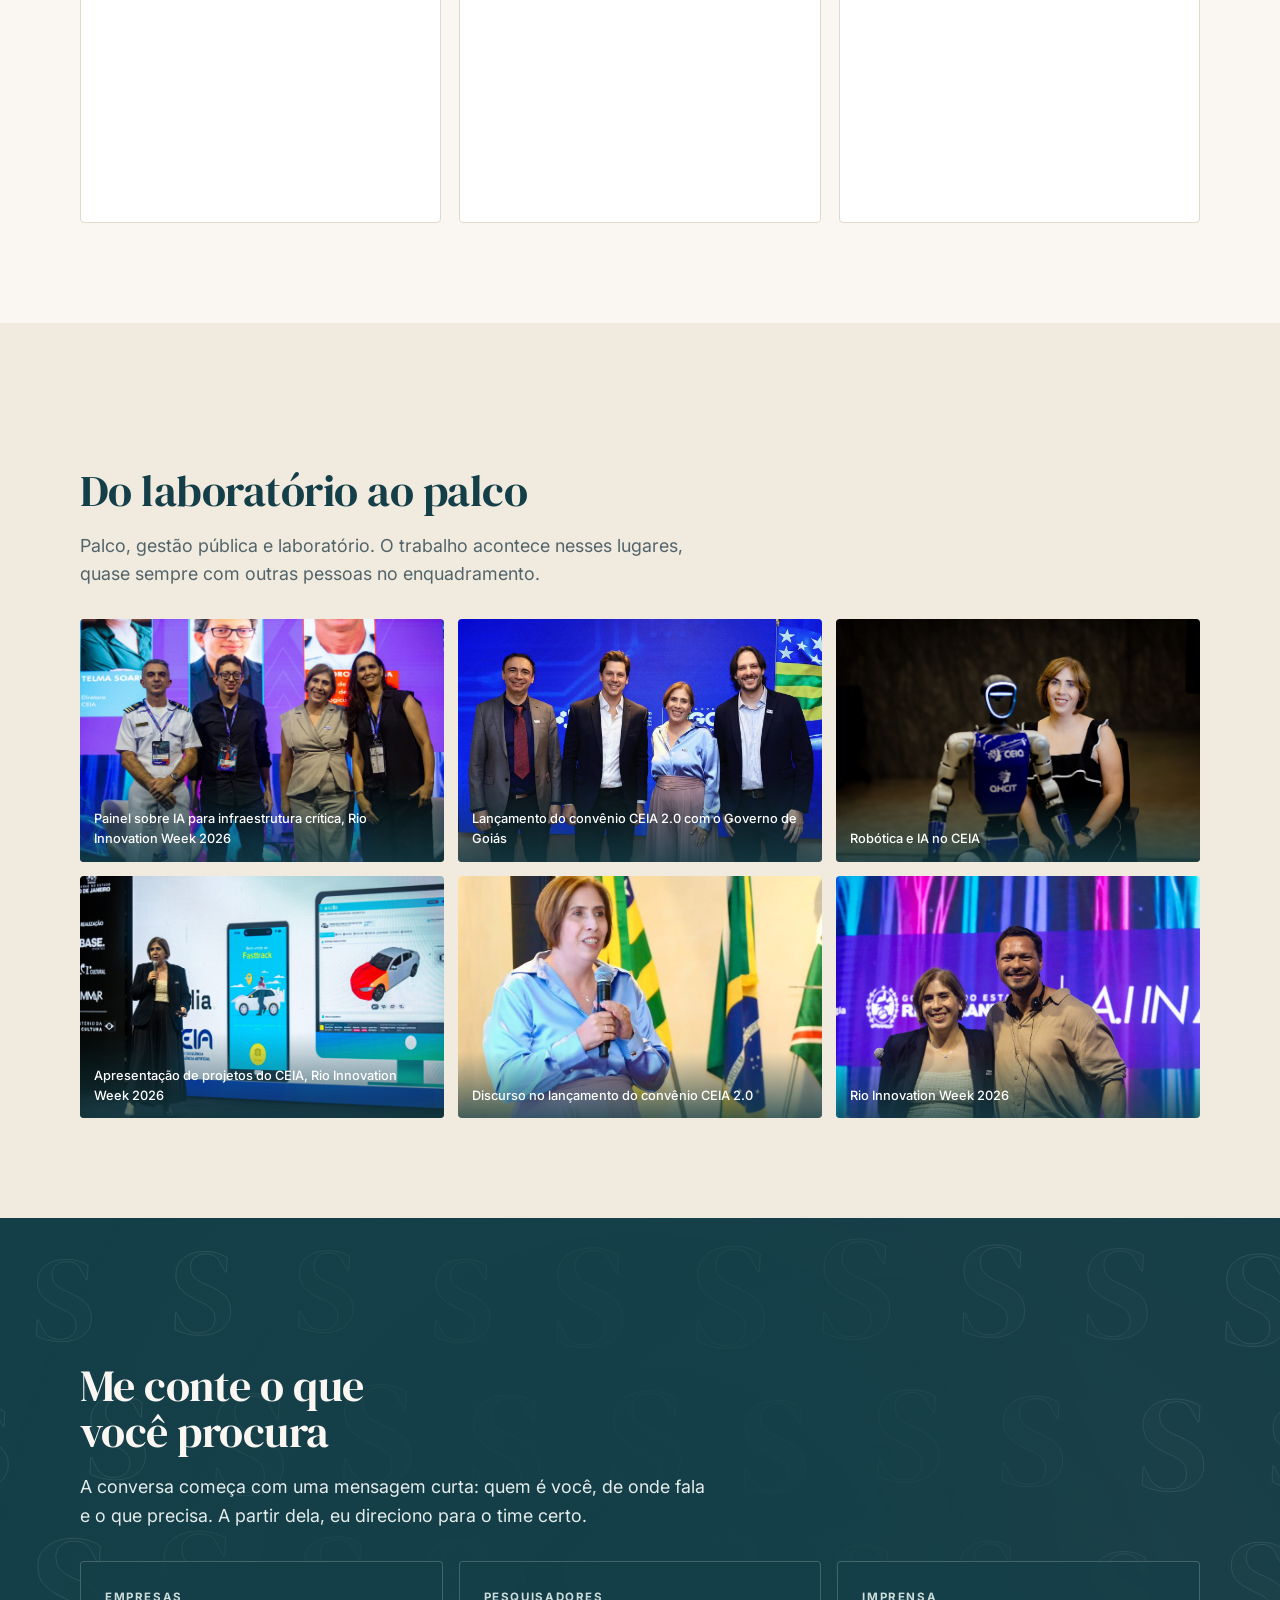
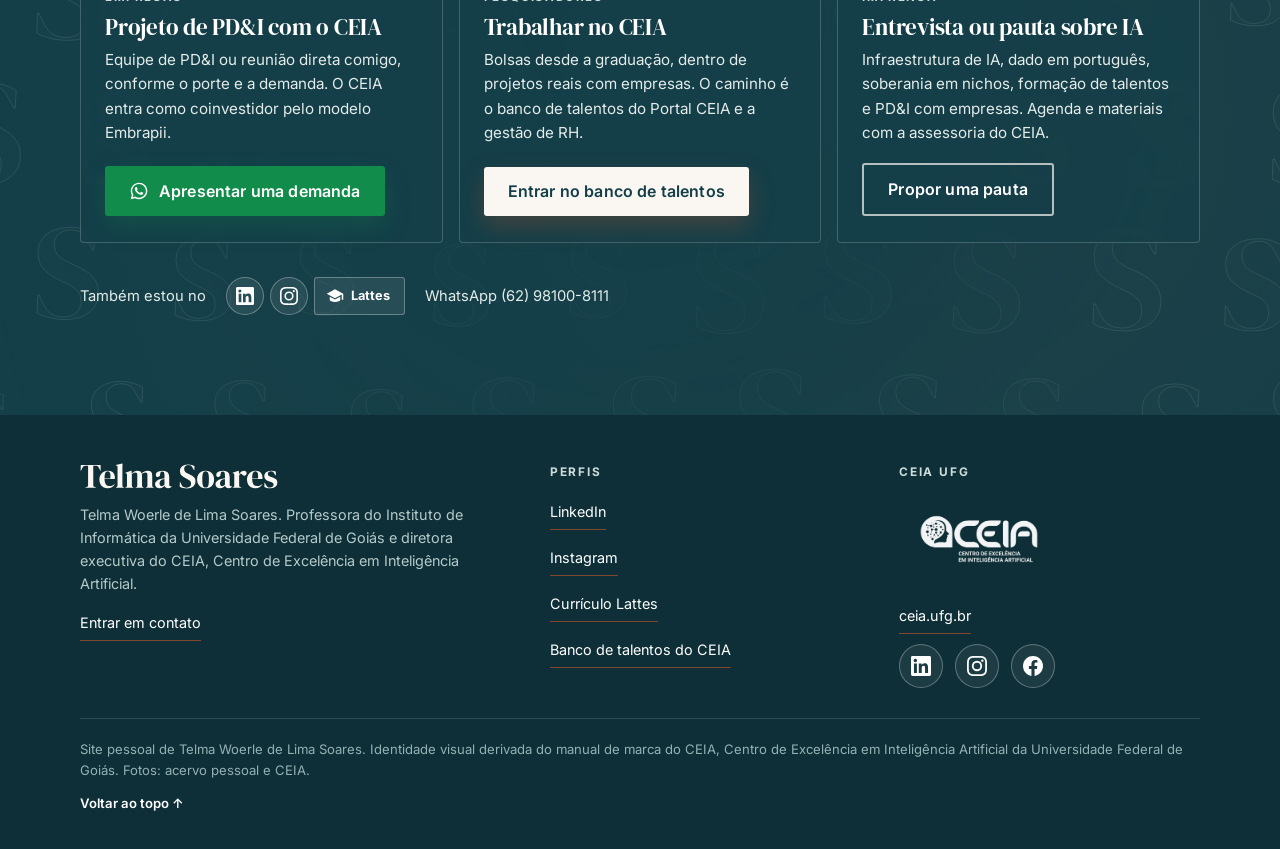
==== commit 5e53f482: "Aplica a identidade visual Proposta 02 (petróleo, marfim e cobre) - Assinatura "Telma Soares" em SVG" ====
--- a/index.html
+++ b/index.html
@@ -8,15 +8,20 @@
 <meta property="og:title" content="Telma Soares | Inteligência artificial que sai do laboratório">
 <meta property="og:description" content="Professora da UFG e diretora executiva do CEIA. Mais de 150 projetos de PD&amp;I executados pelo centro, Bacharelado em IA pioneiro no Brasil e participação frequente na imprensa sobre IA no país.">
 <meta property="og:type" content="website">
-<meta property="og:image" content="https://telmaw.github.io/siteTelma/img/foto-original-3.jpg">
-<meta property="og:image:width" content="1600">
-<meta property="og:image:height" content="1067">
+<meta property="og:image" content="https://telmaw.github.io/siteTelma/assets/social/capa-compartilhamento-1200x630.png">
+<meta property="og:image:width" content="1200">
+<meta property="og:image:height" content="630">
+<meta property="og:image:alt" content="Telma Soares">
 <meta property="og:url" content="https://telmaw.github.io/siteTelma/">
-<meta name="theme-color" content="#1B3983">
-<link rel="icon" href="data:image/svg+xml,%3Csvg xmlns='http://www.w3.org/2000/svg' viewBox='0 0 64 64'%3E%3Cpath d='M0 20C0 9 9 0 20 0h24c11 0 20 9 20 20v24c0 11-9 20-20 20H0z' fill='%231B3983'/%3E%3Ctext x='32' y='42' text-anchor='middle' font-family='Inter,Arial,sans-serif' font-weight='800' font-size='28' fill='%23fff'%3ETS%3C/text%3E%3C/svg%3E">
-<link rel="preconnect" href="https://fonts.googleapis.com">
-<link rel="preconnect" href="https://fonts.gstatic.com" crossorigin>
-<link href="https://fonts.googleapis.com/css2?family=Sora:wght@500;600;700;800&family=Inter:wght@400;500;600;700&display=swap" rel="stylesheet">
+<meta name="twitter:card" content="summary_large_image">
+<meta name="twitter:image" content="https://telmaw.github.io/siteTelma/assets/social/capa-compartilhamento-1200x630.png">
+<meta name="theme-color" content="#143F49">
+<link rel="icon" href="assets/icones/favicon.ico" sizes="48x48">
+<link rel="icon" href="assets/icones/favicon.svg" type="image/svg+xml">
+<link rel="icon" href="assets/icones/favicon-32.png" type="image/png" sizes="32x32">
+<link rel="icon" href="assets/icones/android-chrome-192.png" type="image/png" sizes="192x192">
+<link rel="apple-touch-icon" href="assets/icones/apple-touch-icon.png">
+<link rel="preload" href="assets/fontes/DMSerifDisplay-Regular.woff" as="font" type="font/woff" crossorigin>
 
 <!--
   VERSÃO 2 (proposta). Mudanças em relação à versão publicada:
@@ -38,7 +43,7 @@
 /* Layout: editorial em uma coluna com blocos alternando papel claro e azul institucional do CEIA;
    a forma da marca (canto reto) aparece em fotos, cartões e marcadores. */
 :root{
-  --display:"Sora","Inter","Segoe UI",Helvetica,Arial,sans-serif;
+  --display:"Inter","Segoe UI",Helvetica,Arial,sans-serif;
   --texto:"Inter","Segoe UI",Helvetica,Arial,sans-serif;
   --max:1160px;
   --raio:28px;
@@ -80,7 +85,6 @@
 .topo.rolou{box-shadow:0 8px 30px color-mix(in srgb,var(--azul-escuro) 8%,transparent)}
 .topo .wrap{display:flex;align-items:center;justify-content:space-between;gap:16px;min-height:70px}
 .marca{display:flex;align-items:center;gap:12px;text-decoration:none;color:var(--azul-escuro)}
-.monograma{width:38px;height:38px;flex:none}
 .marca b{display:block;font-family:var(--display);font-weight:700;font-size:1.05rem;letter-spacing:-0.02em;line-height:1.1}
 .marca span{display:block;font-size:.72rem;font-weight:500;color:var(--tinta-suave)}
 @media (max-width:419px){.marca span{display:none}.topo-acoes .btn.pequeno{padding:10px 13px;font-size:.82rem}}
@@ -393,12 +397,6 @@
 .voltar{display:inline-flex;align-items:center;gap:8px;color:var(--branco);border:0;font-weight:600}
 .voltar:hover{color:var(--verde)}
 
-/* pattern vivo: camada canvas que redesenha o grafismo do CEIA e reage ao mouse */
-.vivo{position:relative}
-.vivo canvas.padrao-vivo{position:absolute;inset:0;width:100%;height:100%;pointer-events:none;z-index:0}
-.vivo > .wrap{position:relative;z-index:1}
-.vivo.ligado:not(.cta){background-image:none}
-.vivo.ligado.cta::after{display:none}
 
 /* redes sociais e LinkedIn */
 .redes-sec{background:var(--papel)}
@@ -482,6 +480,10 @@
   .js .anim{opacity:1;transform:none}
 }
 </style>
+<!-- Proposta 02: marca, movimento e aplicação ao site (depois do CSS de layout existente) -->
+<link rel="stylesheet" href="css/telma-brand.css">
+<link rel="stylesheet" href="css/telma-motion.css">
+<link rel="stylesheet" href="css/identidade.css">
 </head>
 <body>
 
@@ -492,13 +494,8 @@
 <header class="topo" id="cabecalho">
   <div class="wrap">
     <a class="marca" href="#topo" aria-label="Telma Soares, início da página">
-      <svg class="monograma" viewBox="0 0 64 64" aria-hidden="true">
-        <defs><linearGradient id="g1" x1="0" y1="0" x2="1" y2="1"><stop offset="0" style="stop-color:var(--marca-inicio)"/><stop offset="1" style="stop-color:var(--marca-fim)"/></linearGradient></defs>
-        <path d="M0 20C0 9 9 0 20 0h24c11 0 20 9 20 20v24c0 11-9 20-20 20H0z" fill="url(#g1)"/>
-        <text x="32" y="42" text-anchor="middle" font-family="Sora,Inter,Arial,sans-serif" font-weight="800" font-size="27" style="fill:var(--branco)" letter-spacing="-1">TS</text>
-        <circle cx="52" cy="12" r="5" style="fill:var(--marca-ponto)"/>
-      </svg>
-      <div><b>Telma Soares</b><span>Inteligência artificial aplicada</span></div>
+      <img class="assinatura" src="assets/marca/assinatura-petroleo.svg" alt="" width="168" height="22">
+      <span class="marca-desc">Inteligência artificial aplicada</span>
     </a>
     <nav class="nav" aria-label="Seções">
       <a href="#frentes">Frentes</a>
@@ -514,6 +511,11 @@
         <a href="https://www.instagram.com/telmawoerle/" target="_blank" rel="noopener" aria-label="Instagram" title="Instagram"><svg viewBox="0 0 24 24" aria-hidden="true"><path d="M12 2.16c3.2 0 3.58.01 4.85.07 1.17.05 1.8.25 2.23.41.56.22.96.48 1.38.9.42.42.68.82.9 1.38.16.42.36 1.06.41 2.23.06 1.27.07 1.65.07 4.85s-.01 3.58-.07 4.85c-.05 1.17-.25 1.8-.41 2.23-.22.56-.48.96-.9 1.38-.42.42-.82.68-1.38.9-.42.16-1.06.36-2.23.41-1.27.06-1.65.07-4.85.07s-3.58-.01-4.85-.07c-1.17-.05-1.8-.25-2.23-.41a3.8 3.8 0 0 1-1.38-.9 3.8 3.8 0 0 1-.9-1.38c-.16-.42-.36-1.06-.41-2.23-.06-1.27-.07-1.65-.07-4.85s.01-3.58.07-4.85c.05-1.17.25-1.8.41-2.23.22-.56.48-.96.9-1.38.42-.42.82-.68 1.38-.9.42-.16 1.06-.36 2.23-.41C8.42 2.17 8.8 2.16 12 2.16ZM12 0C8.74 0 8.33.01 7.05.07 5.78.13 4.9.33 4.14.63c-.79.3-1.46.72-2.12 1.38A5.87 5.87 0 0 0 .63 4.14c-.3.76-.5 1.64-.56 2.91C.01 8.33 0 8.74 0 12s.01 3.67.07 4.95c.06 1.27.26 2.15.56 2.91.3.79.72 1.46 1.39 2.13a5.87 5.87 0 0 0 2.12 1.38c.76.3 1.64.5 2.91.56C8.33 23.99 8.74 24 12 24s3.67-.01 4.95-.07c1.27-.06 2.15-.26 2.91-.56a5.87 5.87 0 0 0 2.12-1.38 5.87 5.87 0 0 0 1.39-2.13c.3-.76.5-1.64.56-2.91.06-1.28.07-1.69.07-4.95s-.01-3.67-.07-4.95c-.06-1.27-.26-2.15-.56-2.91a5.87 5.87 0 0 0-1.39-2.13A5.87 5.87 0 0 0 19.86.63c-.76-.3-1.64-.5-2.91-.56C15.67.01 15.26 0 12 0Zm0 5.84a6.16 6.16 0 1 0 0 12.32 6.16 6.16 0 0 0 0-12.32ZM12 16a4 4 0 1 1 0-8 4 4 0 0 1 0 8Zm7.85-10.4a1.44 1.44 0 1 1-2.88 0 1.44 1.44 0 0 1 2.88 0Z"/></svg></a>
         <a class="lattes-link" href="http://lattes.cnpq.br/6296363436468330" target="_blank" rel="noopener" aria-label="Currículo Lattes" title="Currículo Lattes"><svg viewBox="0 0 24 24" aria-hidden="true"><path d="M12 3 1 9l11 6 9-4.9V17h2V9L12 3Zm-7 9.9V17c0 1.7 3.1 3 7 3s7-1.3 7-3v-4.1l-7 3.8-7-3.8Z"/></svg><span>Lattes</span></a>
       </div>
+      <button class="movimento" type="button" data-telma-motion-toggle data-label-running="Pausar o movimento dos fundos" data-label-paused="Ativar o movimento dos fundos" data-label-unavailable="Fundos estáticos" aria-pressed="false" hidden>
+        <svg class="ic-pausa" viewBox="0 0 24 24" aria-hidden="true"><path d="M7 5h3.5v14H7zM13.5 5H17v14h-3.5z"/></svg>
+        <svg class="ic-play" viewBox="0 0 24 24" aria-hidden="true"><path d="M8 5v14l11-7z"/></svg>
+        <span class="sr" data-telma-motion-label>Pausar o movimento dos fundos</span>
+      </button>
       <a class="btn pequeno" href="#contato">Entrar em contato</a>
       <button class="hamburguer" id="abre-menu" aria-label="Abrir menu" aria-expanded="false" aria-controls="menu-movel"><i></i><i></i><i></i></button>
     </div>
@@ -527,11 +529,12 @@
   <a href="#imprensa">Na imprensa</a>
   <a href="#redes">Redes</a>
   <a href="#contato">Contato</a>
+  <button class="movimento-movel" type="button" data-telma-motion-toggle data-label-running="Pausar o movimento dos fundos" data-label-paused="Ativar o movimento dos fundos" data-label-unavailable="Fundos estáticos" aria-pressed="false" hidden><span data-telma-motion-label>Pausar o movimento dos fundos</span></button>
 </div>
 
 <main id="topo">
 
-  <section class="hero vivo">
+  <section class="hero" data-telma-motion="signature" data-telma-surface="light" data-telma-intensity="normal">
     <div class="wrap">
       <div class="hero-texto">
         <span class="olho anim">Telma Woerle de Lima Soares</span>
@@ -710,7 +713,7 @@
     </div>
   </section>
 
-  <section class="numeros vivo" id="numeros">
+  <section class="numeros" id="numeros" data-telma-motion="field" data-telma-surface="dark" data-telma-intensity="quiet">
     <div class="wrap">
       <span class="olho anim">Em números</span>
       <h2 class="anim" data-delay="1">O que já foi construído</h2>
@@ -802,7 +805,7 @@
     </div>
   </section>
 
-  <section class="formacao vivo" id="formacao">
+  <section class="formacao" id="formacao" data-telma-motion="field" data-telma-surface="dark" data-telma-intensity="quiet">
     <div class="wrap">
       <div>
         <span class="olho anim">Talento é o produto</span>
@@ -989,7 +992,7 @@
     </div>
   </section>
 
-  <section class="cta vivo" id="contato">
+  <section class="cta" id="contato" data-telma-motion="field" data-telma-surface="dark" data-telma-intensity="normal">
     <div class="wrap">
       <span class="olho anim">Contato</span>
       <h2 class="anim" data-delay="1">Me conte o que você procura</h2>
@@ -1035,14 +1038,7 @@
   <div class="wrap">
     <div class="rodape-grid">
       <div>
-        <div class="rodape-marca">
-          <svg class="monograma" viewBox="0 0 64 64" aria-hidden="true" width="34" height="34">
-            <path d="M0 20C0 9 9 0 20 0h24c11 0 20 9 20 20v24c0 11-9 20-20 20H0z" style="fill:var(--marca-fim)"/>
-            <text x="32" y="42" text-anchor="middle" font-family="Sora,Inter,Arial,sans-serif" font-weight="800" font-size="27" style="fill:var(--branco)" letter-spacing="-1">TS</text>
-            <circle cx="52" cy="12" r="5" style="fill:var(--marca-ponto)"/>
-          </svg>
-          <b>Telma Soares</b>
-        </div>
+        <div class="rodape-marca"><img class="assinatura" src="assets/marca/assinatura-marfim.svg" alt="Telma Soares" width="198" height="26" loading="lazy"></div>
         <p>Telma Woerle de Lima Soares. Professora do Instituto de Informática da Universidade Federal de Goiás e diretora executiva do CEIA, Centro de Excelência em Inteligência Artificial.</p>
         <p><a href="#contato">Entrar em contato</a></p>
       </div>
@@ -1260,152 +1256,19 @@
       .catch(function(){ feed.innerHTML = '<p class="vazio">As publicações mais recentes estão no <a class="link" href="https://www.linkedin.com/in/telma-soares/recent-activity/all/" target="_blank" rel="noopener">LinkedIn de Telma Soares</a>.</p>'; });
   }
 
-  /* pattern vivo (lente difeomórfica sem sobreposição): o espaço ao redor do cursor se expande em +66%
-     enquanto as peças centrais crescem +46% e o anel externo acompanha a derivada radial, garantindo folga ampla sem colisão e reação rápida. */
-  /* cor da paleta (css/paleta.css) em [r,g,b] */
-  function corDe(nome){ var t = document.createElement('i'); t.style.color = 'var(' + nome + ')'; t.style.display = 'none'; document.body.appendChild(t);
-    var m = getComputedStyle(t).color.match(/\d+(\.\d+)?/g) || [0,0,0]; t.remove(); return [+m[0], +m[1], +m[2]]; }
-  /* opacidade do grafismo definida na paleta (css/paleta.css) */
-  function alfaDe(nome, padrao){ var v = parseFloat(getComputedStyle(document.documentElement).getPropertyValue(nome)); return isNaN(v) ? padrao : v; }
-  /* o grafismo animado lê a paleta; espera a página carregar (inclusive uma paleta de teste via ?paleta=) */
-  function iniciarVivo(){
-    var S = 44, R = 22, T = 96, RAIO = 240, RAIO2 = RAIO * RAIO;
-    var usaPath2D = typeof Path2D === 'function', caminhoForma = null;
-    if(usaPath2D){
-      caminhoForma = new Path2D();
-      caminhoForma.moveTo(-R, 0);
-      caminhoForma.arc(0, 0, R, Math.PI, 1.5 * Math.PI);
-      caminhoForma.lineTo(R, -R);
-      caminhoForma.lineTo(R, 0);
-      caminhoForma.arc(0, 0, R, 0, Math.PI);
-      caminhoForma.closePath();
-    }
-    /* forma do grafismo definida na paleta: 'ceia' (gota do CEIA, padrão) ou 'monograma' (formato externo do TS, em xadrez) */
-    var forma = getComputedStyle(document.documentElement).getPropertyValue('--grafismo-forma').trim();
-    var monograma = forma === 'monograma' && usaPath2D, caminhoMono = null;
-    if(monograma){
-      var h = 20, rr = 12;
-      caminhoMono = new Path2D();
-      caminhoMono.moveTo(-h, h); caminhoMono.lineTo(-h, -h + rr); caminhoMono.arc(-h + rr, -h + rr, rr, Math.PI, 1.5 * Math.PI);
-      caminhoMono.lineTo(h - rr, -h); caminhoMono.arc(h - rr, -h + rr, rr, 1.5 * Math.PI, 0);
-      caminhoMono.lineTo(h, h - rr); caminhoMono.arc(h - rr, h - rr, rr, 0, .5 * Math.PI); caminhoMono.closePath();
-    }
-    var mouseX = -9999, mouseY = -9999, temMouse = false;
-
-    var instancias = [];
-    document.querySelectorAll('.vivo').forEach(function(sec){
-      var escuro = !sec.classList.contains('hero');
-      var cor = escuro ? corDe('--branco') : corDe('--azul-escuro'), tinta = escuro ? corDe('--verde') : corDe('--azul-claro');
-      var base = alfaDe(escuro ? '--grafismo-escuro-alfa' : '--grafismo-claro-alfa', escuro ? .05 : .042), ganho = escuro ? .20 : .18;
-      var cv = document.createElement('canvas'); cv.className = 'padrao-vivo'; sec.insertBefore(cv, sec.firstChild); sec.classList.add('ligado');
-      var ctx = cv.getContext('2d'), W = 0, H = 0, dpr = 1, cels = [];
-      var tx = 0, ty = 0, px = 0, py = 0, pres = 0, dentro = false, jaEntrou = false, rodando = false, tAnt = 0;
-
-      function sincronizarCursor(){
-        if(!temMouse) return;
-        var r = sec.getBoundingClientRect();
-        var agoraDentro = mouseX >= r.left && mouseX <= r.right && mouseY >= r.top && mouseY <= r.bottom;
-        if(agoraDentro){
-          tx = mouseX - r.left; ty = mouseY - r.top;
-          if(!jaEntrou || pres < .02){ px = tx; py = ty; jaEntrou = true; }
-        }
-        dentro = agoraDentro;
-      }
-
-      function medir(){
-        dpr = Math.min(window.devicePixelRatio || 1, 2);
-        W = sec.clientWidth; H = sec.clientHeight; cv.width = W * dpr; cv.height = H * dpr;
-        cels = []; var rots = [0, Math.PI/2, Math.PI, 1.5*Math.PI];
-        for(var y = 0; y < H + T; y += T) for(var x = 0; x < W + T; x += T) for(var k = 0; k < 4; k++){
-          var cx = x + (k % 2) * 48 + 2 + R, cy = y + Math.floor(k / 2) * 48 + 2 + R;
-          if(cx < -R || cy < -R || cx > W + R || cy > H + R) continue;
-          if(monograma && (k === 1 || k === 2)) continue;
-          var r0 = monograma ? 0 : rots[(k + 1) % 4];
-          cels.push({cx: cx, cy: cy, ox: 0, oy: 0, s: 0, e: 0, cos: Math.cos(r0), sin: Math.sin(r0), fase: (cx + cy) / 420});
-        }
-        tAnt = performance.now();
-        desenhar(tAnt);
-      }
-
-      function desenhar(agora){
-        var dt = Math.min(Math.max((agora - tAnt) / 1000, .001), .05);
-        tAnt = agora;
-        var kPres = 1 - Math.exp(-dt * (dentro ? 12 : 6));
-        pres += ((dentro ? 1 : 0) - pres) * kPres;
-        var kCur = 1 - Math.exp(-dt * 16);
-        px += (tx - px) * kCur; py += (ty - py) * kCur;
-        var kDin = 1 - Math.exp(-dt * 14);
-        var tResp = agora / 3400;
-
-        ctx.setTransform(dpr, 0, 0, dpr, 0, 0);
-        ctx.clearRect(0, 0, W, H);
-        var dr0 = tinta[0] - cor[0], dg0 = tinta[1] - cor[1], db0 = tinta[2] - cor[2];
-
-        for(var i = 0; i < cels.length; i++){
-          var c = cels[i], rx = c.cx - px, ry = c.cy - py, d2 = rx * rx + ry * ry;
-          var alvoOx = 0, alvoOy = 0, alvoS = 0, alvoE = 0;
-          if(pres > .001 && d2 < RAIO2){
-            var d = Math.sqrt(d2), u = d / RAIO, um = 1 - u, dR = um * (1 - 3 * u);
-            var emp = pres * .66 * um * um;
-            alvoOx = rx * emp;
-            alvoOy = ry * emp;
-            alvoS = pres * (dR >= 0 ? .46 * dR : .70 * dR);
-            alvoE = pres * (dR > 0 ? dR : 0);
-          }
-          c.ox += (alvoOx - c.ox) * kDin;
-          c.oy += (alvoOy - c.oy) * kDin;
-          c.s += (alvoS - c.s) * kDin;
-          c.e += (alvoE - c.e) * kDin;
-
-          var onda = Math.sin(tResp + c.fase);
-          var a = Math.max(.015, base + .006 * onda + ganho * c.e);
-          if(c.e > .002){
-            var m = Math.min(1, c.e * .9);
-            ctx.fillStyle = 'rgba(' + ((cor[0] + dr0 * m + .5) | 0) + ',' + ((cor[1] + dg0 * m + .5) | 0) + ',' + ((cor[2] + db0 * m + .5) | 0) + ',' + a.toFixed(4) + ')';
-          } else {
-            ctx.fillStyle = 'rgba(' + cor[0] + ',' + cor[1] + ',' + cor[2] + ',' + a.toFixed(4) + ')';
-          }
-          var esc = Math.max(.2, 1 + c.s + .01 * onda) * dpr;
-          var cos = c.cos * esc, sin = c.sin * esc;
-          ctx.setTransform(cos, sin, -sin, cos, (c.cx + c.ox) * dpr, (c.cy + c.oy) * dpr);
-          if(monograma){
-            ctx.fill(caminhoMono);
-          } else if(usaPath2D){
-            ctx.fill(caminhoForma);
-          } else {
-            ctx.beginPath(); ctx.moveTo(-R, 0); ctx.arc(0, 0, R, Math.PI, 1.5 * Math.PI);
-            ctx.lineTo(R, -R); ctx.lineTo(R, 0); ctx.arc(0, 0, R, 0, Math.PI); ctx.closePath(); ctx.fill();
-          }
-        }
-      }
-
-      var vis = true;
-      function laco(agora){ if(!vis){ rodando = false; return; } desenhar(agora); requestAnimationFrame(laco); }
-      function liga(){ if(!rodando){ rodando = true; tAnt = performance.now(); requestAnimationFrame(laco); } }
-      if('IntersectionObserver' in window){ new IntersectionObserver(function(es){ vis = es[0].isIntersecting; if(vis){ sincronizarCursor(); liga(); } }).observe(sec); } else liga();
-      var ro = 'ResizeObserver' in window ? new ResizeObserver(medir) : null;
-      if(ro) ro.observe(sec); else window.addEventListener('resize', medir);
-      medir();
-      instancias.push(sincronizarCursor);
-    });
-
-    window.addEventListener('mousemove', function(ev){
-      mouseX = ev.clientX; mouseY = ev.clientY; temMouse = true;
-      for(var i = 0; i < instancias.length; i++) instancias[i]();
-    }, {passive:true});
-    window.addEventListener('scroll', function(){
-      if(!temMouse) return;
-      for(var i = 0; i < instancias.length; i++) instancias[i]();
-    }, {passive:true});
-    document.addEventListener('mouseleave', function(){
-      temMouse = false; mouseX = -9999; mouseY = -9999;
-      for(var i = 0; i < instancias.length; i++) instancias[i]();
-    }, {passive:true});
-  }
-  if(!reduz && window.matchMedia('(hover: hover)').matches){
-    if(document.readyState === 'complete') iniciarVivo(); else window.addEventListener('load', iniciarVivo);
-  }
 })();
 </script>
 
+<!-- Proposta 02: fundos em movimento. Geometria antes do motor; montagem única. -->
+<script src="js/telma-brand-geometry.js"></script>
+<script src="js/telma-motion.js"></script>
+<script>
+(function(){
+  if(!window.TelmaMotion || window.telmaMotionController) return;
+  window.telmaMotionController = window.TelmaMotion.mountAll({ root: document, selector: '[data-telma-motion]' });
+  /* o motor desabilita os botões quando o movimento não está disponível; sem JS eles ficam ocultos */
+  document.querySelectorAll('[data-telma-motion-toggle]').forEach(function(b){ b.hidden = false; });
+})();
+</script>
+
 </body></html>
--- a/css/paleta.css
+++ b/css/paleta.css
@@ -1,52 +1,55 @@
 /* =====================================================================
-   PALETA DO SITE: Telma Soares
+   PALETA DO SITE: Telma Soares · Proposta 02 (petróleo, marfim e cobre)
    Todas as cores do site (index.html) e do cartão (card/index.html) vêm daqui.
+   Os nomes "azul-*" e "verde" são históricos: foram mantidos para não mexer no
+   CSS do site, mas agora guardam as cores da identidade.
 
    Para experimentar outra paleta sem mexer nesta:
-   1. copie este arquivo para css/paletas/NOME.css (só letras minúsculas, números e hífen);
+   1. copie este arquivo para css/paletas/NOME.css (letras minúsculas, números e hífen);
    2. altere os valores;
-   3. abra o site com ?paleta=NOME no endereço, por exemplo
-      https://telmaw.github.io/siteTelma/?paleta=NOME
-      https://telmaw.github.io/siteTelma/card/?paleta=NOME
-   Sem o ?paleta, o site continua usando este arquivo.
+   3. abra o site com ?paleta=NOME no endereço.
+   Sem o ?paleta, o site usa este arquivo.
+
+   Grafismos e fundos não ficam mais aqui: vêm dos SVGs de assets/fundos,
+   aplicados por css/telma-motion.css e css/identidade.css.
    ===================================================================== */
 :root{
-  /* Paleta institucional do CEIA (manual de marca) */
-  --azul-escuro:#1B3983;
-  --azul:#1C4AB8;
-  --azul-claro:#2866E5;
-  --verde:#0CD4AA;
+  /* Cores principais */
+  --azul-escuro:#143F49;     /* petróleo: marca, títulos, botões e superfícies escuras */
+  --azul:#1D5F6E;            /* petróleo de apoio */
+  --azul-claro:#1D5F6E;      /* petróleo de apoio (degradês, ícones e bordas de foco) */
+  --verde:#B4532A;           /* cobre decorativo: filetes, marcadores e traços */
 
-  /* Papéis (apontam para as cores acima; uma paleta pode trocá-los à parte) */
-  --acento:var(--azul-claro);        /* links, "Brasil real", rótulos e setas */
-  --marca-inicio:var(--azul-escuro); /* monograma TS: início do degradê */
-  --marca-fim:var(--azul-claro);     /* monograma TS: fim do degradê e versão do rodapé */
-  --marca-ponto:var(--verde);        /* monograma TS: ponto */
-  --fundo-destaque:var(--azul-escuro); /* fundo das seções Em números e Formação */
-  --contato-meio:var(--azul);         /* degradê do fundo da seção Contato: meio */
-  --contato-fim:var(--azul-claro);    /* degradê do fundo da seção Contato: fim */
+  /* Papéis */
+  --acento:#B4532A;          /* cobre: "Brasil real", links e rótulos sobre fundo claro */
+  --marca-inicio:#143F49;
+  --marca-fim:#1D5F6E;
+  --marca-ponto:#B4532A;
+  --fundo-destaque:#143F49;  /* fundo das seções Em números e Formação */
+  --contato-meio:#143F49;
+  --contato-fim:#143F49;
 
-  /* Neutros quentes (camada pessoal, diferencia do site institucional) */
-  --papel:#FBF9F4;
-  --areia:#F1EDE3;
-  --linha:#E1DCCF;
-  --tinta:#141A2E;
-  --tinta-suave:#4B5570;
+  /* Neutros */
+  --papel:#FAF7F2;           /* marfim */
+  --areia:#F1EADF;
+  --linha:#E3D9CA;
+  --tinta:#143F49;
+  --tinta-suave:#52646A;
   --branco:#FFFFFF;
 
   /* Fundos escuros */
-  --azul-noite:#0F2258;      /* rodapé e rodapé do cartão */
-  --azul-profundo:#122a66;   /* fundo das fotos na seção Formação */
+  --azul-noite:#0E2F37;      /* rodapé */
+  --azul-profundo:#10363F;   /* fundo das fotos na seção Formação */
 
-  /* Textos sobre fundos escuros */
-  --sobre-escuro:#d4ddf3;
-  --sobre-escuro-2:#c9d5f2;
-  --sobre-escuro-3:#d7e1fb;
-  --sobre-escuro-suave:#9fb0dc;
-  --rodape-texto:#a9b7df;
-  --rodape-suave:#8d9cc9;
+  /* Textos sobre petróleo (marfim em diferentes intensidades) */
+  --sobre-escuro:#DCE6E4;
+  --sobre-escuro-2:#CCDCDA;
+  --sobre-escuro-3:#E4ECEA;
+  --sobre-escuro-suave:#A9C3C3;
+  --rodape-texto:#B5CACA;
+  --rodape-suave:#94B2B4;
 
-  /* Cores funcionais */
+  /* Cores funcionais (mantidas pela função) */
   --whats:#128C4A;
   --whats-escuro:#0f7a40;
   --sobre-whats:#d6f3e3;
@@ -54,19 +57,15 @@
   --alerta:#b4443c;          /* rótulo "O que dizem" */
 
   /* Cartão de contato (/card) */
-  --chip-fundo:#EEF2FB;
-  --hover-fundo:#F4F6FC;
-  --hover-borda:#C9D4F0;
-  --sombra-profunda:rgba(5,14,45,.45);
+  --chip-fundo:#EFE9DF;
+  --hover-fundo:#F4F0E8;
+  --hover-borda:#C9BFAF;
+  --sombra-profunda:rgba(8,26,31,.45);
 
   /* Sombras */
-  --sombra:0 18px 50px color-mix(in srgb,var(--azul-escuro) 14%,transparent);
+  --sombra:0 18px 50px color-mix(in srgb,var(--azul-escuro) 12%,transparent);
 
-  --grafismo-forma:ceia;             /* 'ceia' (gota do CEIA) ou 'monograma' (formato externo do TS) */
-  --grafismo-escuro-alfa:.05;  /* opacidade do grafismo em fundos escuros (mesma do --padrao-escuro) */
-  --grafismo-claro-alfa:.042;  /* opacidade do grafismo animado em fundos claros */
-  /* Grafismo do CEIA em SVG. As cores ficam dentro do desenho (%23 = #):
-     escuro usa branco (%23FFFFFF) e claro usa o azul-escuro (%231B3983). */
-  --padrao-escuro:url("data:image/svg+xml,%3Csvg xmlns='http://www.w3.org/2000/svg' width='96' height='96' viewBox='0 0 96 96'%3E%3Cg fill='%23FFFFFF' fill-opacity='0.05'%3E%3Cpath d='M2 24a22 22 0 0 1 22-22h22v22a22 22 0 0 1-22 22 22 22 0 0 1-22-22z'/%3E%3Cpath d='M50 24a22 22 0 0 1 22-22 22 22 0 0 1 22 22v22H72a22 22 0 0 1-22-22z'/%3E%3Cpath d='M2 72a22 22 0 0 1 22-22 22 22 0 0 1 22 22 22 22 0 0 1-22 22H2V72z'/%3E%3Cpath d='M50 72a22 22 0 0 1 22-22h22v22a22 22 0 0 1-22 22 22 22 0 0 1-22-22z'/%3E%3C/g%3E%3C/svg%3E");
-  --padrao-claro:url("data:image/svg+xml,%3Csvg xmlns='http://www.w3.org/2000/svg' width='96' height='96' viewBox='0 0 96 96'%3E%3Cg fill='%231B3983' fill-opacity='0.045'%3E%3Cpath d='M2 24a22 22 0 0 1 22-22h22v22a22 22 0 0 1-22 22 22 22 0 0 1-22-22z'/%3E%3Cpath d='M50 24a22 22 0 0 1 22-22 22 22 0 0 1 22 22v22H72a22 22 0 0 1-22-22z'/%3E%3Cpath d='M2 72a22 22 0 0 1 22-22 22 22 0 0 1 22 22 22 22 0 0 1-22 22H2V72z'/%3E%3Cpath d='M50 72a22 22 0 0 1 22-22h22v22a22 22 0 0 1-22 22 22 22 0 0 1-22-22z'/%3E%3C/g%3E%3C/svg%3E");
+  /* Padrões antigos desativados: os fundos da Proposta 02 vêm de assets/fundos */
+  --padrao-escuro:none;
+  --padrao-claro:none;
 }
--- a/css/telma-brand.css
+++ b/css/telma-brand.css
@@ -0,0 +1,56 @@
+/* Telma Soares - Proposta 02. Base opt-in; não sobrescreve os tokens do site atual. */
+@font-face{font-family:TelmaEditorial;src:url('../assets/fontes/DMSerifDisplay-Regular.woff') format('woff');font-style:normal;font-weight:400;font-display:swap}
+@font-face{font-family:TelmaInter;src:url('../assets/fontes/Inter-Variable.woff') format('woff');font-style:normal;font-weight:100 900;font-display:swap}
+:root{
+  --telma-petroleo:#143F49;
+  --telma-petroleo-apoio:#1D5F6E;
+  --telma-marfim:#FAF7F2;
+  --telma-cobre:#B4532A;
+  --telma-texto:#143F49;
+  --telma-texto-secundario:#52646A;
+  --telma-linha:rgba(20,63,73,.18);
+  --telma-surface:#FAF7F2;
+  --telma-font-editorial:TelmaEditorial,Georgia,serif;
+  --telma-font-ui:TelmaInter,Arial,sans-serif;
+  --telma-layout-max:1160px;
+  --telma-gutter:clamp(20px,5vw,80px);
+  --telma-space-section:clamp(64px,8vw,120px);
+  --telma-radius:3px;
+}
+.telma-brand-v2{color:var(--telma-texto);background:var(--telma-surface);font-family:var(--telma-font-ui);font-size:16px;line-height:1.65;-webkit-font-smoothing:antialiased}
+.telma-brand-v2 *, .telma-brand-v2 *::before,.telma-brand-v2 *::after{box-sizing:border-box}
+.telma-brand-v2 img{max-width:100%;height:auto;display:block}
+.telma-brand-v2 [data-telma-surface="dark"]{color:var(--telma-marfim);--telma-texto:var(--telma-marfim);--telma-texto-secundario:rgba(250,247,242,.8);--telma-linha:rgba(250,247,242,.22)}
+.telma-brand-v2 button,.telma-brand-v2 input{font:inherit}
+.telma-brand-v2 [hidden]{display:none!important}
+.telma-brand-v2 a{color:inherit;text-underline-offset:4px}
+.telma-brand-v2 :focus-visible{outline:3px solid var(--telma-cobre);outline-offset:5px}
+.telma-brand-v2 [data-telma-surface="dark"] :focus-visible{outline-color:var(--telma-marfim)}
+.telma-container{width:min(var(--telma-layout-max),calc(100% - 2 * var(--telma-gutter)));margin-inline:auto}
+.telma-section{padding-block:var(--telma-space-section)}
+.telma-editorial{font-family:var(--telma-font-editorial);font-weight:400;letter-spacing:-.025em;line-height:1.08;text-wrap:pretty}
+.telma-h1{font-size:clamp(42px,4.7vw,70px);margin:0 0 28px}
+.telma-h2{font-size:clamp(34px,4vw,54px);margin:0 0 24px}
+.telma-h3{font-size:clamp(25px,2.8vw,34px);margin:0 0 16px}
+.telma-eyebrow{font:600 11px/1.6 var(--telma-font-ui);letter-spacing:.17em;text-transform:uppercase;margin:0 0 22px}
+.telma-caption{font-size:12px;line-height:1.55;color:var(--telma-texto-secundario)}
+.telma-filete{display:block;width:100px;height:2px;background:var(--telma-cobre);margin-block:26px}
+.telma-button{display:inline-flex;justify-content:center;align-items:center;min-height:46px;padding:11px 20px;border:1px solid var(--telma-petroleo);border-radius:var(--telma-radius);background:var(--telma-petroleo);color:var(--telma-marfim)!important;font:600 13px/1.4 var(--telma-font-ui);text-decoration:none;cursor:pointer;transition:background .2s ease,box-shadow .2s ease}
+.telma-button:hover{background:var(--telma-petroleo-apoio)}
+.telma-button--outline{background:transparent;color:var(--telma-petroleo)!important}
+.telma-button--outline:hover{background:rgba(20,63,73,.06)}
+[data-telma-surface="dark"] .telma-button{background:var(--telma-marfim);color:var(--telma-petroleo)!important;border-color:var(--telma-marfim)}
+[data-telma-surface="dark"] .telma-button--outline{background:transparent;color:var(--telma-marfim)!important}
+.telma-actions{display:flex;flex-wrap:wrap;gap:12px;margin-top:28px}
+.telma-rule-card{border-top:1px solid var(--telma-linha);padding-top:24px}
+.telma-index{font-family:var(--telma-font-editorial);font-size:56px;line-height:1;color:var(--telma-cobre);margin:0 0 25px;font-variant-numeric:lining-nums}
+.telma-quote{font-family:var(--telma-font-editorial);font-size:clamp(29px,3.4vw,46px);line-height:1.18;letter-spacing:-.018em;margin:0}
+.telma-quote-mark{width:60px;height:auto;margin:0 0 24px}
+.telma-timeline{list-style:none;padding:0;margin:0;border-left:1px solid var(--telma-cobre)}
+.telma-timeline li{position:relative;padding:0 0 28px 26px}
+.telma-timeline li::before{content:'';position:absolute;width:7px;height:7px;background:var(--telma-cobre);border-radius:50%;left:-4px;top:14px}
+.telma-year{display:block;font:400 33px/1.2 var(--telma-font-editorial);margin-bottom:6px}
+.telma-metric{font:600 clamp(38px,5vw,68px)/1.05 var(--telma-font-ui);font-variant-numeric:tabular-nums;letter-spacing:-.05em}
+.telma-wordmark{display:block;width:210px;height:auto}
+.telma-monogram{display:block;width:52px;height:auto}
+@media(prefers-reduced-motion:reduce){.telma-brand-v2 *, .telma-brand-v2 *::before,.telma-brand-v2 *::after{scroll-behavior:auto;transition:none}}
--- a/css/telma-motion.css
+++ b/css/telma-motion.css
@@ -0,0 +1,41 @@
+/* Telma Soares · Proposta 02 · somente a camada gráfica de fundo.
+ * Não define fontes, títulos, altura das seções ou o layout do conteúdo.
+ * Os SVGs mantêm a proporção original. Sem CSS que capture gestos de toque.
+ */
+[data-telma-motion] {
+  position: relative;
+  isolation: isolate;
+  overflow: hidden;
+  background-color: var(--telma-marfim, #FAF7F2);
+  background-image: url("../assets/fundos/s-amplo-claro.svg");
+  background-repeat: no-repeat;
+  background-position: center right;
+  background-size: cover;
+}
+[data-telma-motion="signature"][data-telma-surface="dark"] {
+  background-color: var(--telma-petroleo, #143F49);
+  background-image: url("../assets/fundos/s-amplo-escuro.svg");
+}
+[data-telma-motion="field"] {
+  background-color: var(--telma-petroleo, #143F49);
+  background-image: url("../assets/fundos/trama-escura.svg");
+  background-repeat: repeat;
+  background-position: top left;
+  background-size: var(--telma-motion-field-width, 720px) auto;
+}
+[data-telma-motion="field"][data-telma-surface="light"] {
+  background-color: var(--telma-marfim, #FAF7F2);
+  background-image: url("../assets/fundos/trama-clara.svg");
+}
+[data-telma-motion].is-telma-motion-ready {
+  background-image: none;
+}
+[data-telma-motion] > .telma-motion-canvas {
+  position: absolute;
+  inset: 0;
+  display: block;
+  width: 100%;
+  height: 100%;
+  z-index: -1;
+  pointer-events: none;
+}
--- a/css/identidade.css
+++ b/css/identidade.css
@@ -0,0 +1,228 @@
+/* =====================================================================
+   Telma Soares · Proposta 02 · aplicação da identidade ao site
+   Carregado depois do CSS inline do index.html, de telma-brand.css e de
+   telma-motion.css. Só vale para a página principal: o cartão (/card) tem
+   regras próprias, porque lá .topo e .rodape são outros elementos.
+   URLs relativas a esta pasta (css/): ../assets/...
+   ===================================================================== */
+
+/* ---------- Tipografia e tokens ---------- */
+:root{
+  --display:var(--telma-font-ui);        /* interface: menus, botões, métricas, datas funcionais */
+  --texto:var(--telma-font-ui);          /* texto corrido */
+  --editorial:var(--telma-font-editorial); /* DM Serif Display: títulos e destaques editoriais (só Regular) */
+  --raio:4px;
+}
+body{font-family:var(--texto)}
+h1,h2{font-family:var(--editorial);font-weight:400;letter-spacing:-.012em;line-height:1.06}
+h2{font-size:clamp(2rem,3.4vw,2.85rem);max-width:24ch}
+h3{font-weight:600}
+.sr{position:absolute!important;width:1px;height:1px;padding:0;margin:-1px;overflow:hidden;clip:rect(0,0,0,0);white-space:nowrap;border:0}
+
+/* foco: cobre no claro, marfim no escuro (cobre sobre petróleo é só decoração) */
+:focus-visible{outline:3px solid var(--acento);outline-offset:3px}
+[data-telma-surface="dark"] :focus-visible,
+.faixa :focus-visible,.premio.grande :focus-visible,footer :focus-visible,
+.lightbox :focus-visible,.citacao-grande :focus-visible{outline-color:var(--telma-marfim)}
+
+/* rótulo (olho) com filete cobre */
+.olho{font-family:var(--texto);color:var(--azul-escuro);letter-spacing:.17em}
+.olho::before{width:28px;height:2px;border-radius:0;background:var(--acento)}
+
+/* ---------- Botões ---------- */
+.btn{border-radius:3px;font-family:var(--texto);font-weight:600;letter-spacing:.01em;box-shadow:none}
+.btn::after{display:none}
+.btn:hover{transform:none;box-shadow:none;background:var(--azul)}
+.btn.vazado:hover{background:var(--azul-escuro)}
+.btn.whats:hover{background:var(--whats-escuro)}
+.btn.pequeno{border-radius:3px}
+[data-telma-surface="dark"] .btn.verde{background:var(--telma-marfim);color:var(--azul-escuro)}
+[data-telma-surface="dark"] .btn.verde:hover{background:#fff}
+.btn.vazado.claro{border-color:color-mix(in srgb,var(--telma-marfim) 70%,transparent)}
+.btn.vazado.claro:hover{background:var(--telma-marfim);color:var(--azul-escuro)}
+
+/* ---------- Cabeçalho ---------- */
+.topo{background:color-mix(in srgb,var(--papel) 94%,transparent);border-bottom-color:var(--linha)}
+.marca{gap:4px;flex-direction:column;align-items:flex-start;line-height:1}
+.marca .assinatura{display:block;width:168px;height:auto}
+.marca .marca-desc{font-size:.62rem;font-weight:500;letter-spacing:.06em;text-transform:uppercase;color:var(--tinta-suave);white-space:nowrap}
+.nav a{font-family:var(--texto);font-weight:500}
+.nav a:hover{background:transparent;color:var(--azul-escuro)}
+.nav a.ativo::after{background:var(--acento);height:2px}
+.sociais a{border-radius:50%}
+.sociais a.lattes-link{border-radius:3px;font-family:var(--texto)}
+.hamburguer{border-radius:3px}
+.movimento{display:inline-flex;align-items:center;justify-content:center;width:38px;height:38px;flex:none;border:1px solid var(--linha);border-radius:50%;background:var(--branco);color:var(--azul-escuro);cursor:pointer}
+.movimento[hidden]{display:none}
+.movimento:hover{border-color:var(--azul-escuro)}
+.movimento:disabled{opacity:.45;cursor:default}
+.movimento svg{width:16px;height:16px;fill:currentColor}
+.movimento .ic-play,.movimento[aria-pressed="true"] .ic-pausa{display:none}
+.movimento[aria-pressed="true"] .ic-play{display:block}
+.movimento-movel{display:block;width:100%;text-align:left;padding:12px 4px;margin-top:6px;font-weight:600;color:var(--azul-escuro);background:none;border:0;border-bottom:1px solid var(--linha);cursor:pointer}
+.movimento-movel[hidden]{display:none}
+.movimento-movel::before{content:"⏸  ";color:var(--acento)}
+.movimento-movel[aria-pressed="true"]::before{content:"▶  "}
+.marca,.marca .assinatura{flex:none}
+@media (max-width:959px){.topo-acoes .movimento{display:none}}
+/* 960–1199 px: seis links, pausa e contato na mesma linha sem transbordar.
+   Os perfis continuam em Redes, Contato e rodapé. */
+@media (min-width:960px) and (max-width:1199px){
+  .marca .marca-desc,.topo .sociais{display:none}
+  .nav a{padding:8px 7px;font-size:.84rem}
+}
+/* celular: assinatura com a largura mínima do guia (150 px) */
+@media (max-width:419px){.marca .assinatura{width:150px}}
+@media (max-width:380px){.topo-acoes .btn.pequeno{display:none}}
+.menu-movel a{font-family:var(--texto)}
+
+/* barra de leitura */
+.progresso i{background:linear-gradient(90deg,var(--azul),var(--acento))}
+
+/* ---------- Abertura (signature / light / normal) ---------- */
+.hero::before{display:none}
+.hero h1{font-size:clamp(2.6rem,5.2vw,4.35rem);max-width:15ch;line-height:1.02;letter-spacing:-.018em}
+.hero h1 em{color:var(--acento)}
+.hero h1 em::after{display:none}
+.hero .lead{color:var(--tinta-suave)}
+.hero-foto::before{display:none}
+.hero-foto .forma{border-radius:var(--raio);aspect-ratio:4/5}
+.hero-foto img{object-position:62% 20%}
+.selo{border-radius:var(--raio);border-top:2px solid var(--acento)}
+.selo .ico{border-radius:3px;background:var(--azul-escuro);color:var(--telma-marfim)}
+.selo strong{font-family:var(--editorial);font-weight:400;font-size:1.1rem}
+
+/* ---------- Faixa de credenciais e parceiros ---------- */
+.faixa{background-image:none;background-color:var(--azul-escuro)}
+.faixa li{border-radius:0 var(--raio) var(--raio) 0;border-left-color:var(--acento);background:color-mix(in srgb,var(--telma-marfim) 5%,transparent)}
+.faixa li:hover{transform:none}
+.faixa small{color:var(--sobre-escuro-2);letter-spacing:.14em}
+.faixa b{font-family:var(--editorial);font-weight:400;font-size:1.15rem}
+.marquee li{font-family:var(--editorial);font-weight:400;font-size:1.15rem;color:var(--azul-escuro);opacity:.7}
+.marquee li::after{border-radius:0;width:14px;height:1px;background:var(--acento)}
+
+/* ---------- Destaques recentes ---------- */
+.destaque-card .img{border-radius:var(--raio)}
+.destaque-card .meta b{color:var(--acento)}
+.destaque-card h3{font-family:var(--editorial);font-weight:400;font-size:1.4rem;line-height:1.15}
+.ir{font-family:var(--texto)}
+.ir::after{color:var(--acento)}
+
+/* ---------- Reconhecimentos ---------- */
+.premio{border-radius:var(--raio);border-top:2px solid var(--acento)}
+.premio:hover{transform:none}
+.premio.grande{background-image:none;background-color:var(--azul-escuro);border-top-color:var(--acento)}
+.premio .ano{font-family:var(--texto);color:var(--acento)}
+.premio.grande .ano{color:var(--sobre-escuro-2)}
+.premio .ico{border-radius:3px}
+.premio.grande .ico{color:var(--telma-marfim)}
+.premio h3{font-family:var(--editorial);font-weight:400;font-size:1.55rem}
+.premio.grande h3{font-size:1.9rem}
+.premio .fundo{font-family:var(--editorial);font-weight:400}
+.premio a{text-decoration-color:var(--acento)}
+
+/* ---------- Frentes ---------- */
+.frente{border-radius:var(--raio)}
+.frente:hover{transform:none}
+.frente::before{height:2px;background:var(--acento);right:auto;width:64px;left:26px}
+.frente-num{font-family:var(--editorial);font-weight:400;color:var(--acento);font-size:2.6rem;letter-spacing:0}
+.frente .tag{color:var(--azul)}
+.frente h3{font-family:var(--editorial);font-weight:400;font-size:1.5rem;line-height:1.12}
+.frente .metrica{border-radius:var(--raio)}
+.frente .metrica strong{font-family:var(--texto);font-weight:600;letter-spacing:-.03em}
+.link-cta::after{color:var(--acento)}
+
+/* ---------- Em números (field / dark / quiet) ---------- */
+.numeros h2,.numeros .olho{color:var(--telma-marfim)}
+.numeros .olho::before,.formacao .olho::before,.cta .olho::before{background:var(--acento)}
+.num{border-top:1px solid color-mix(in srgb,var(--acento) 80%,transparent)}
+.num strong{font-family:var(--texto);font-weight:600;letter-spacing:-.04em;color:var(--telma-marfim)}
+
+/* ---------- Quatro ideias sobre o CEIA ---------- */
+.destaque .foto{border-radius:var(--raio)}
+.objecao{border-radius:0 var(--raio) var(--raio) 0;border-left:2px solid var(--acento)}
+.objecao:hover{transform:none}
+.objecao h3{font-family:var(--editorial);font-weight:400;font-size:1.2rem}
+.objecao .rotulos{font-family:var(--texto)}
+
+/* ---------- Trajetória ---------- */
+.sobre .foto{border-radius:var(--raio)}
+.sobre .ficha{border-radius:var(--raio);border-top:2px solid var(--acento)}
+.sobre .ficha h3{color:var(--acento)}
+.chip{border-radius:3px}
+.linha-tempo::after{background:var(--acento);width:1px}
+.linha-tempo::before{width:1px}
+.linha-tempo li::before{border-radius:50%;width:9px;height:9px;left:-30px;top:12px;border-width:0}
+.linha-tempo li.ativo::before{background:var(--acento);transform:none}
+.linha-tempo b{font-family:var(--editorial);font-weight:400;font-size:1.7rem;line-height:1.15}
+
+/* ---------- Formação (field / dark / quiet) ---------- */
+.formacao h2,.formacao .olho{color:var(--telma-marfim)}
+.mosaico-form figure{border-radius:var(--raio)}
+.pontos li strong{font-family:var(--editorial);font-weight:400;font-size:1.9rem;color:var(--telma-marfim)}
+.link-claro{border-bottom-color:var(--acento)}
+.link-claro:hover{color:var(--telma-marfim);border-bottom-color:var(--telma-marfim)}
+
+/* ---------- Na imprensa ---------- */
+.imprensa .foto-imprensa{border-radius:var(--raio)}
+.citacao-grande{background:var(--azul-escuro);color:var(--telma-marfim);border-radius:var(--raio);padding:30px 30px 24px}
+.citacao-grande::before{content:"";top:-18px;left:26px;width:58px;height:44px;background:url("../assets/grafismos/aspas-cobre.svg") no-repeat left top/contain}
+.citacao-grande blockquote{font-family:var(--editorial);font-weight:400;font-size:clamp(1.35rem,2.2vw,1.7rem);line-height:1.25;color:var(--telma-marfim);margin-top:22px}
+.citacao-grande cite{color:var(--sobre-escuro-2)}
+.citacao-grande cite::before{content:"";display:block;width:40px;height:2px;background:var(--acento);margin-bottom:10px}
+.filtros button,.busca-imprensa input{border-radius:3px}
+.filtros button b{border-radius:3px}
+.lista-imprensa a{border-radius:var(--raio)}
+.lista-imprensa a:hover{transform:none}
+.lista-imprensa .thumb{border-radius:3px}
+.lista-imprensa .veiculo{color:var(--acento)}
+.lista-imprensa .tipo{border-radius:3px}
+.lista-imprensa h3{font-family:var(--editorial);font-weight:400;font-size:1.25rem;line-height:1.2}
+.imprensa-vazio{border-radius:var(--raio)}
+.temas-imprensa li,.temas li{border-radius:3px}
+
+/* ---------- Redes ---------- */
+@media (min-width:720px) and (max-width:959px){.grade-redes{grid-template-columns:1fr}}
+.rede > span{min-width:0}
+.rede{border-radius:var(--raio)}
+.rede:hover{transform:none}
+.rede .ico{border-radius:3px}
+.rede.ig .ico{background:linear-gradient(135deg,var(--azul-escuro),var(--azul))}
+.rede b{font-family:var(--editorial);font-weight:400;font-size:1.3rem}
+.feed-cabeca h3{font-family:var(--editorial);font-weight:400;font-size:1.6rem}
+.post{border-radius:var(--raio)}
+.post:hover{transform:none}
+.post .autor img{border-radius:50%}
+.feed .vazio{border-radius:var(--raio)}
+
+/* ---------- Bastidores e lightbox ---------- */
+.mosaico figure{border-radius:var(--raio)}
+.mosaico figcaption{font-family:var(--texto)}
+.lightbox img{border-radius:var(--raio)}
+
+/* ---------- Contato (field / dark / normal) ---------- */
+.cta::after{display:none}
+.cta h2,.cta .olho{color:var(--telma-marfim)}
+.caminho{border-radius:var(--raio);background:color-mix(in srgb,var(--azul-escuro) 70%,transparent);border-color:color-mix(in srgb,var(--telma-marfim) 20%,transparent);backdrop-filter:blur(2px)}
+.caminho:hover{transform:none;background:color-mix(in srgb,var(--azul-escuro) 82%,transparent)}
+.caminho .tag{color:var(--sobre-escuro-2)}
+.caminho h3{font-family:var(--editorial);font-weight:400;font-size:1.45rem}
+.cta .sociais-cta .sociais a{border-radius:50%}
+.cta .sociais-cta .sociais a.lattes-link{border-radius:3px}
+
+/* ---------- Rodapé ---------- */
+footer{background:var(--azul-noite)}
+.rodape-marca .assinatura{display:block;width:198px;height:auto}
+.rodape-grid h4{color:var(--sobre-escuro-2)}
+footer a{border-bottom-color:color-mix(in srgb,var(--acento) 70%,transparent)}
+footer a:hover{border-bottom-color:var(--telma-marfim)}
+.redes a{border-radius:50%}
+.redes a:hover{border-color:var(--telma-marfim);background:color-mix(in srgb,var(--telma-marfim) 12%,transparent)}
+
+/* ---------- Contato flutuante (celular) ---------- */
+.flutuante{border-radius:3px}
+
+/* movimento reduzido: o motor já mostra o fundo estático; aqui só garantimos os demais efeitos */
+@media (prefers-reduced-motion:reduce){
+  .marquee{animation:none}
+}
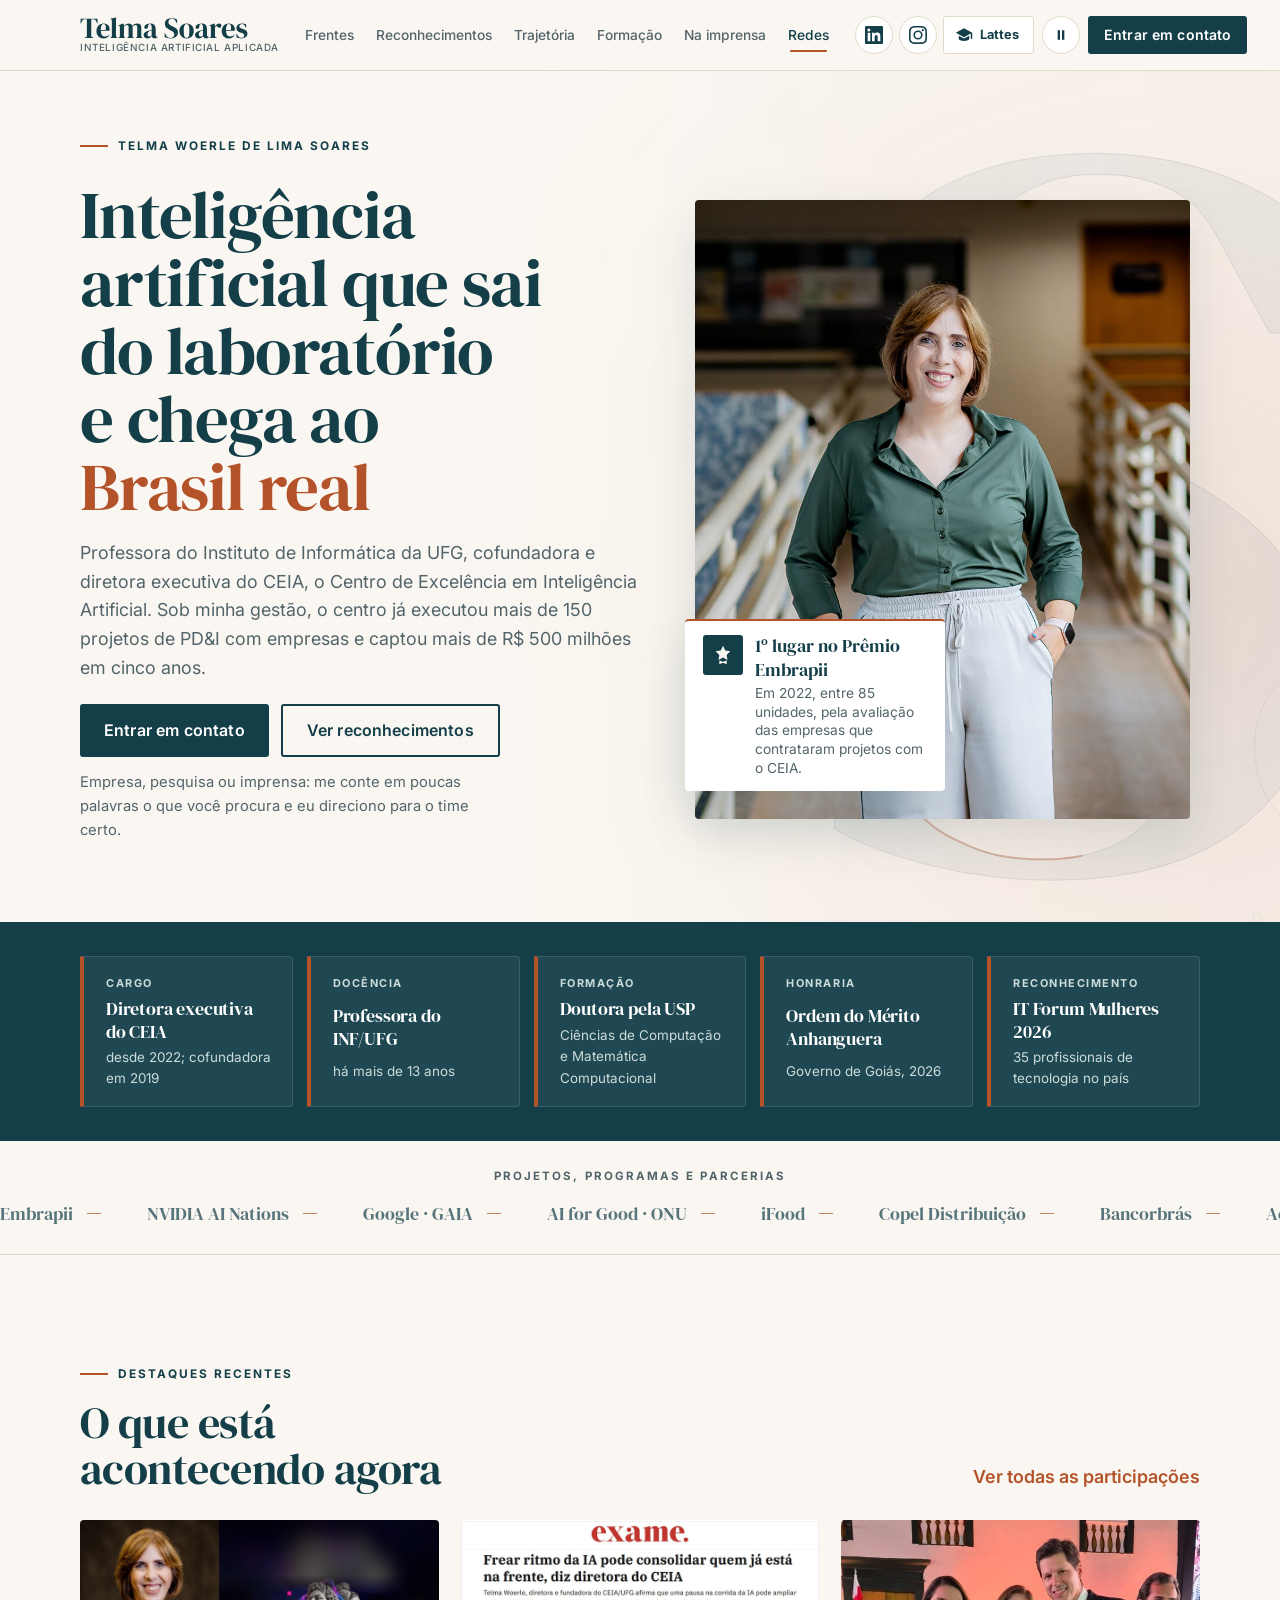
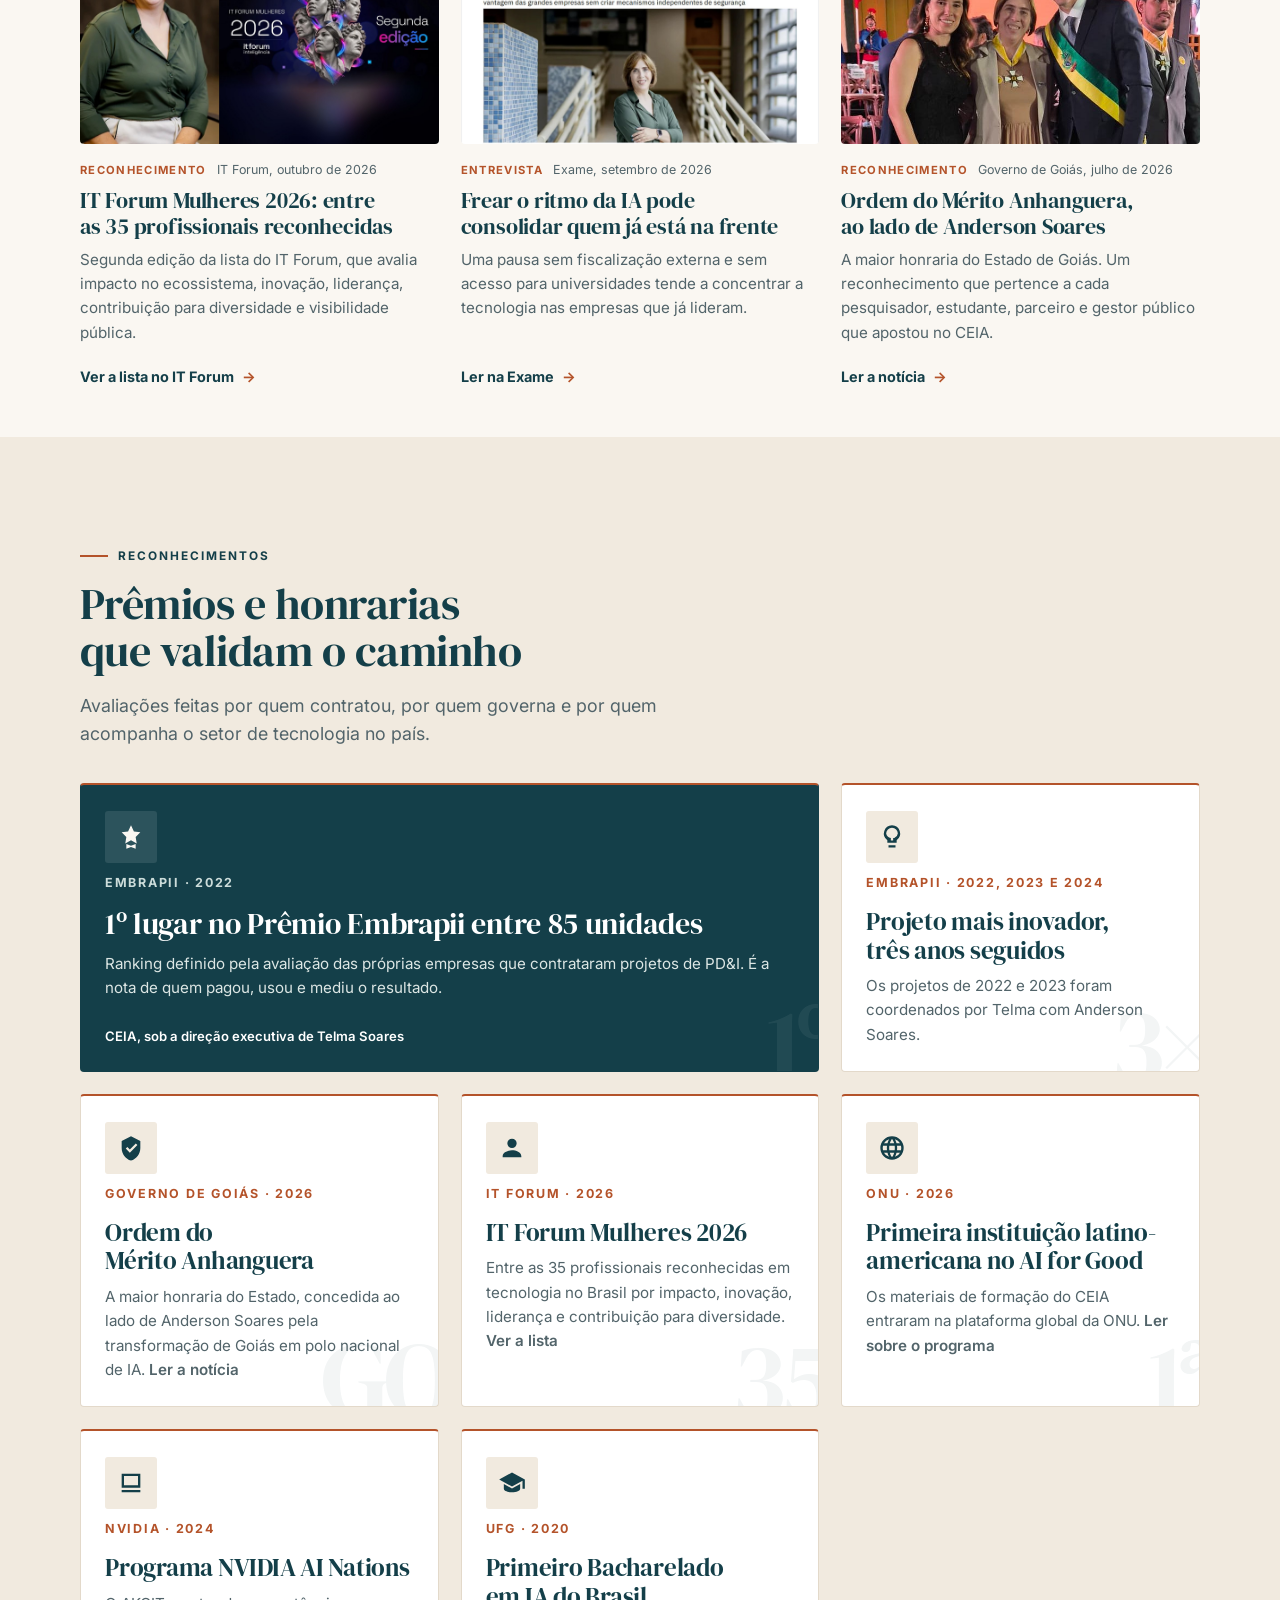
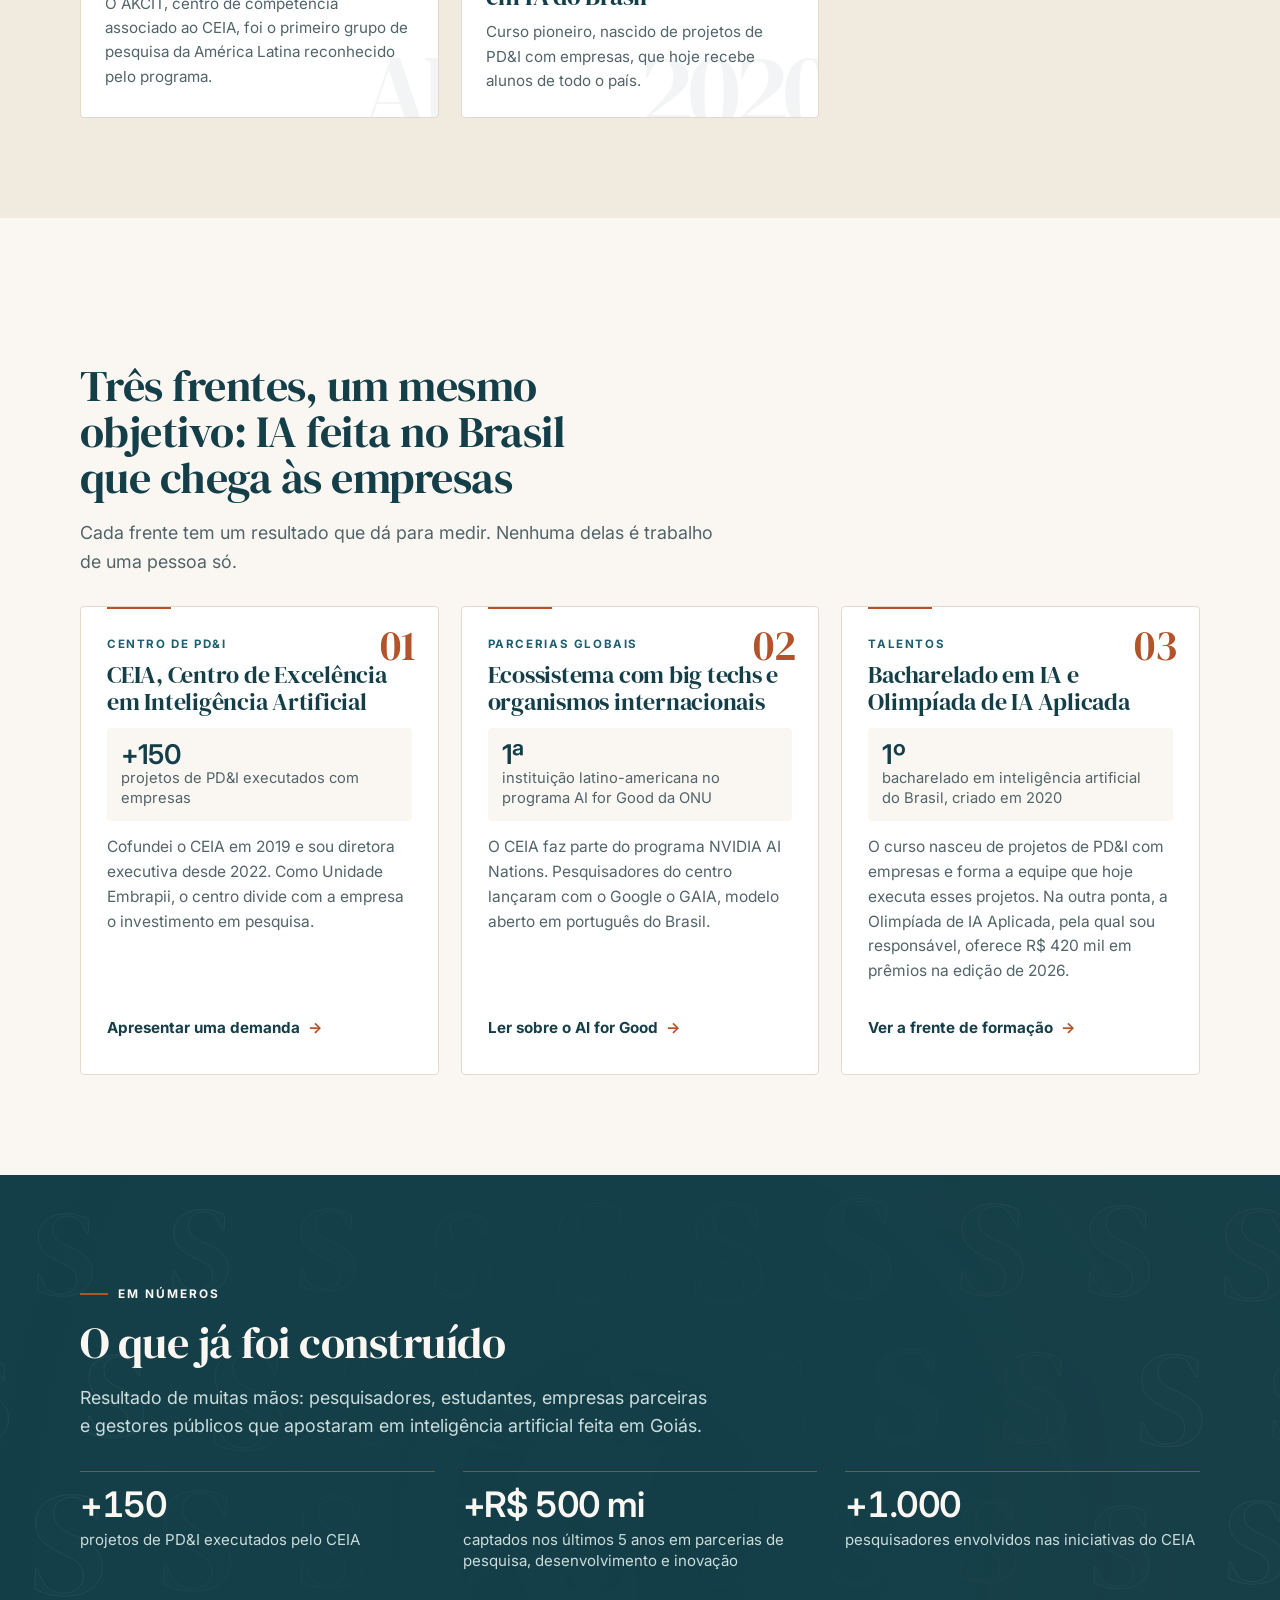
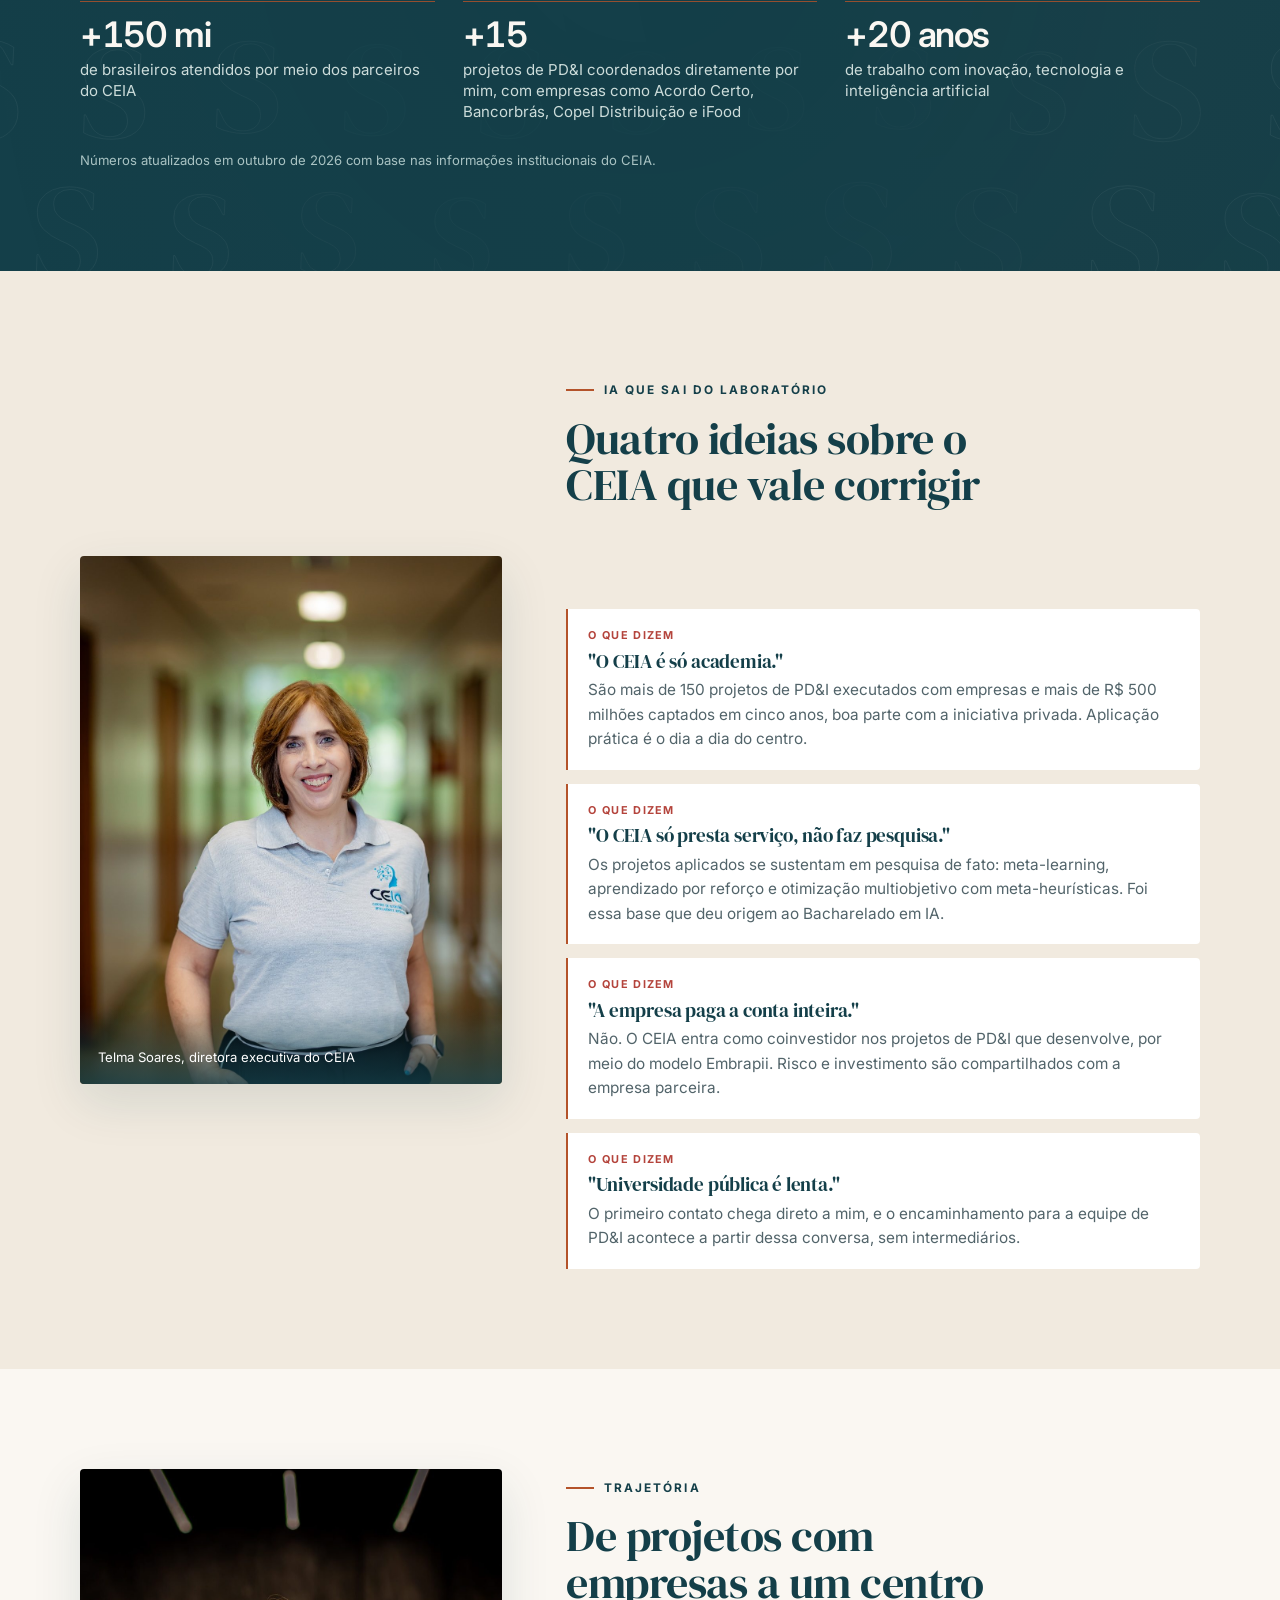
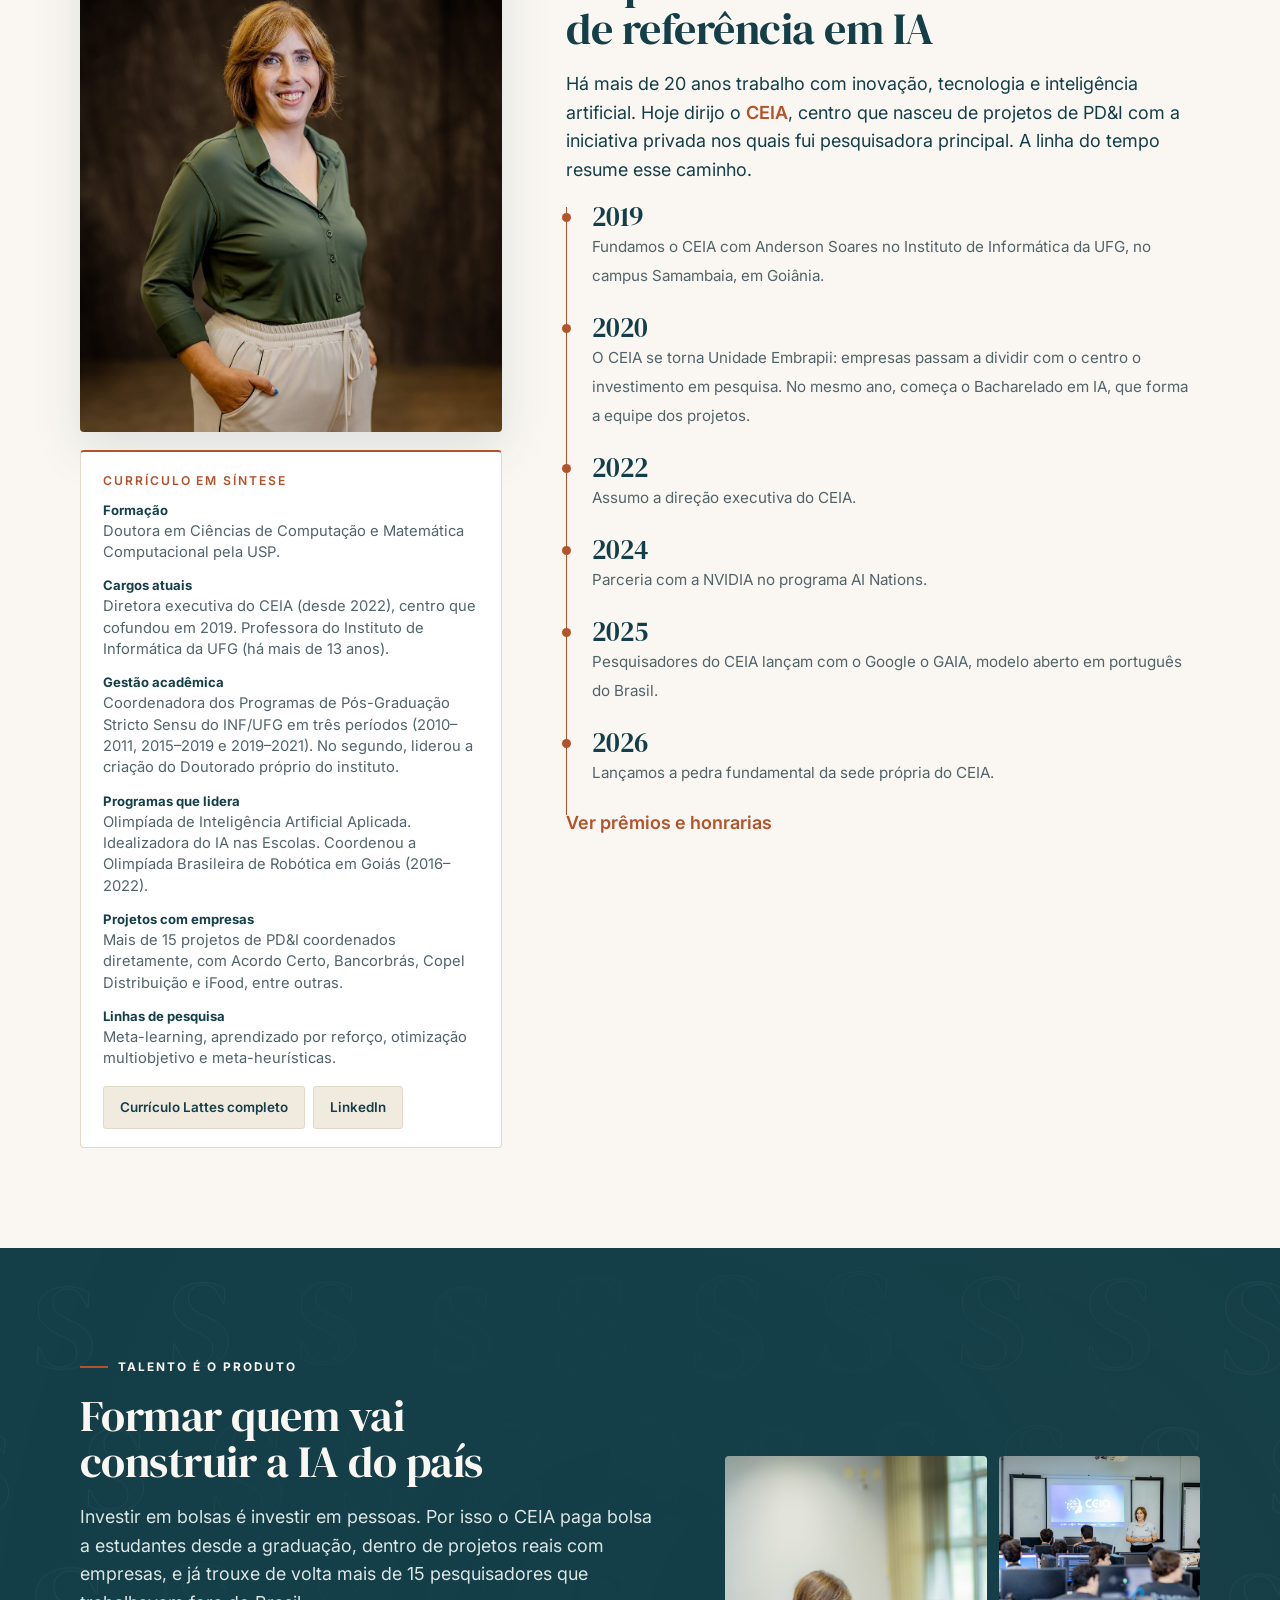
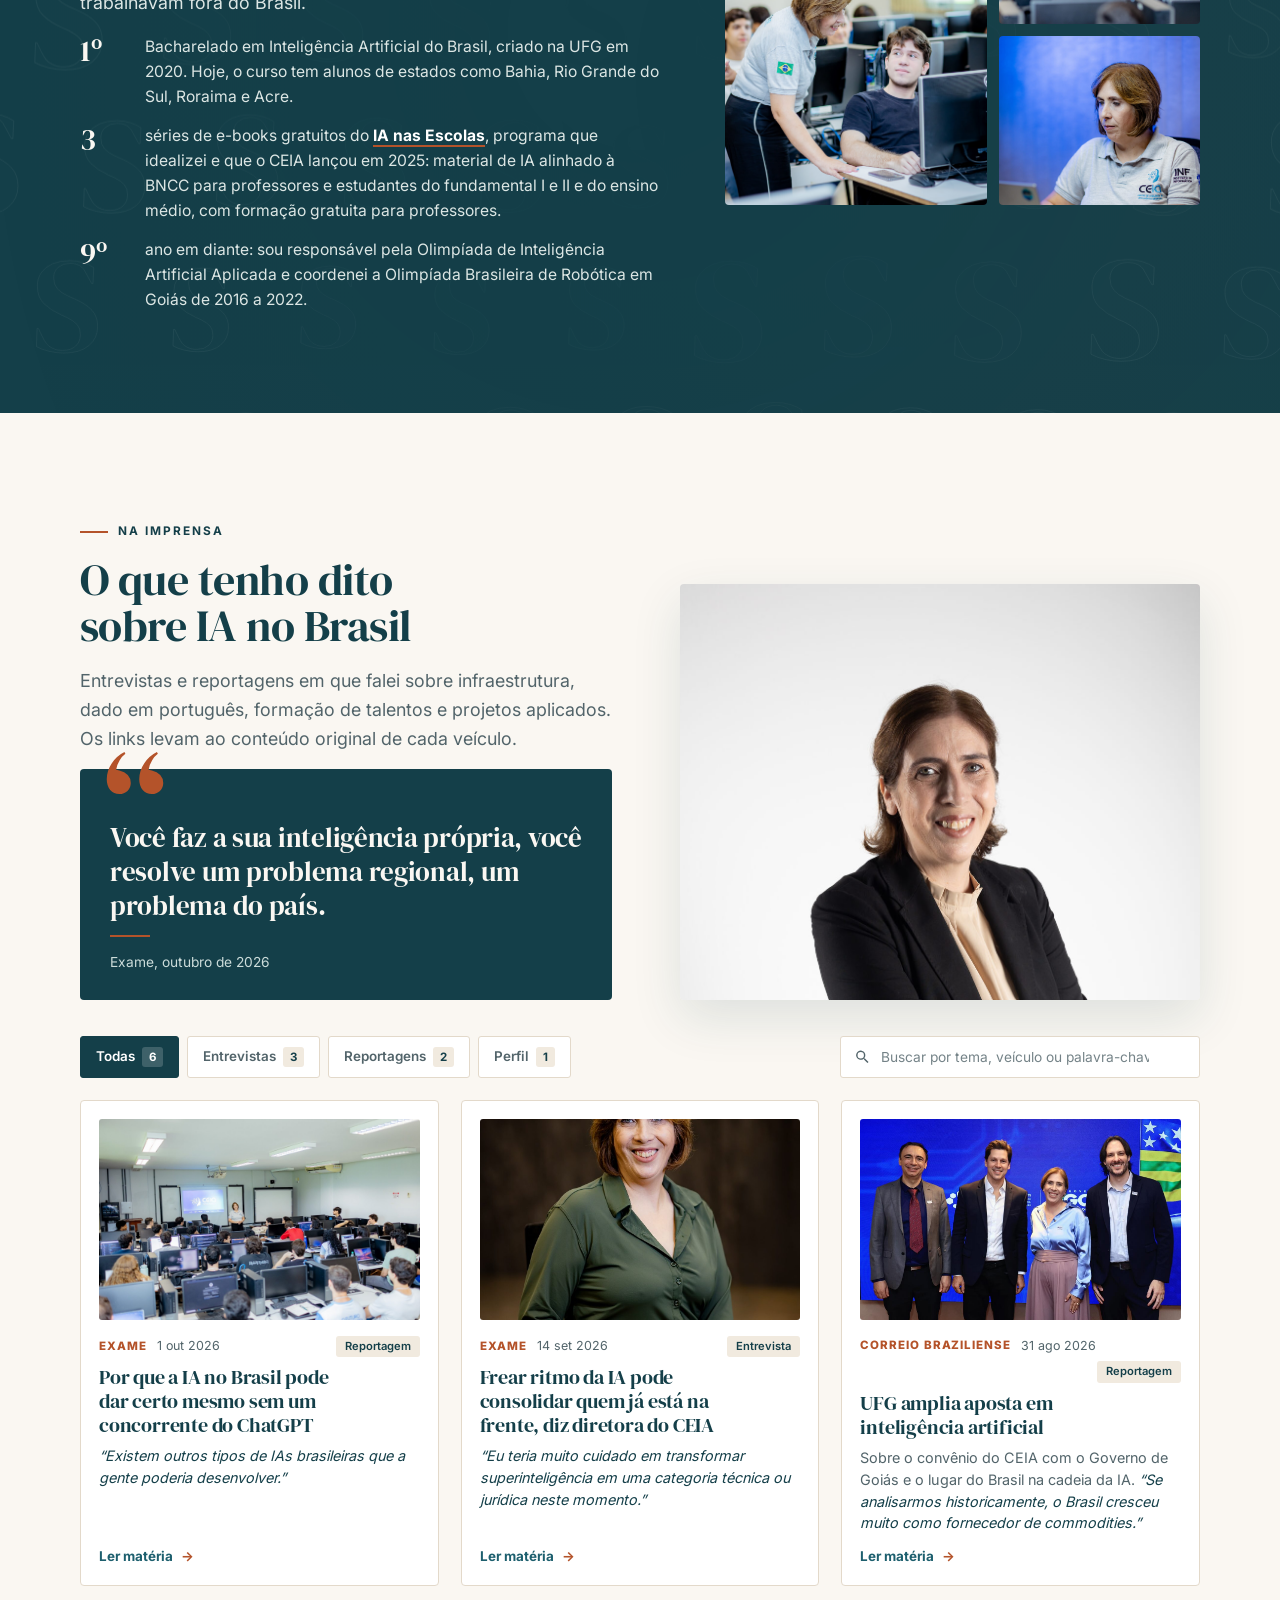
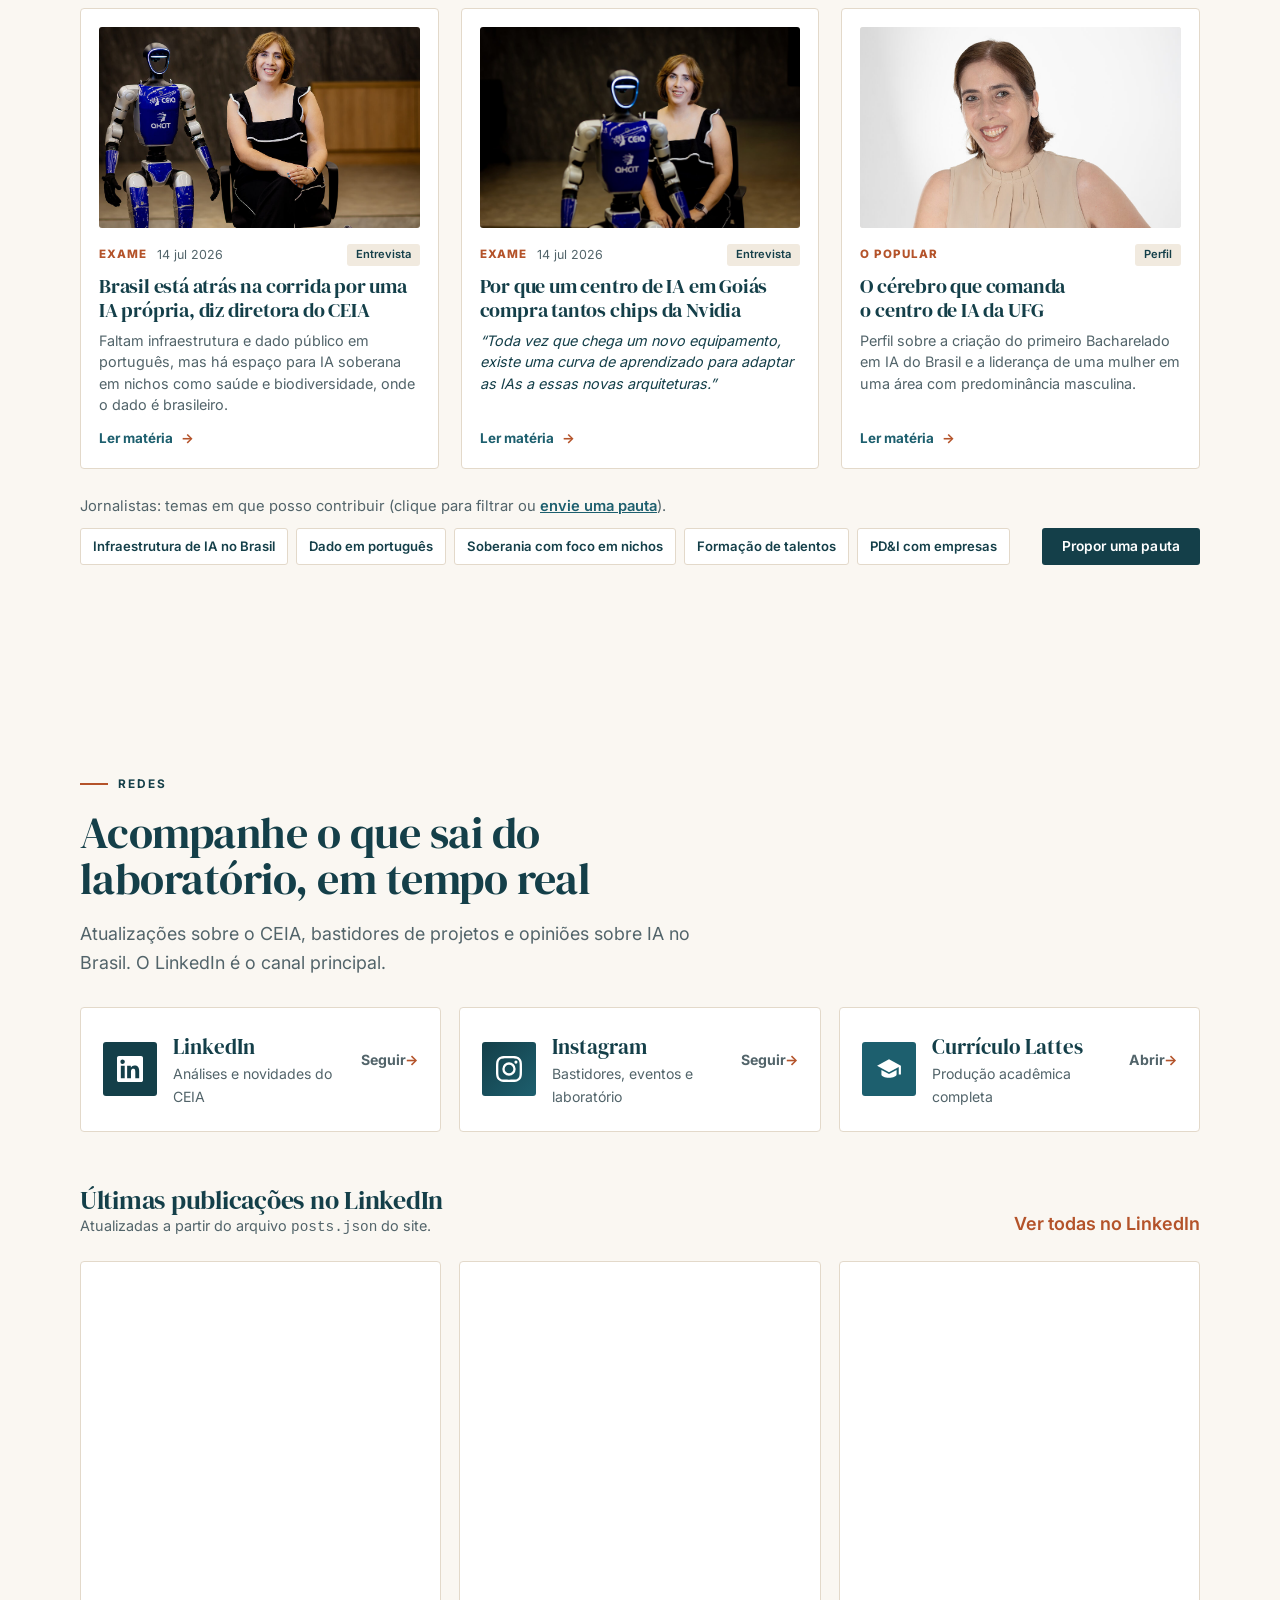
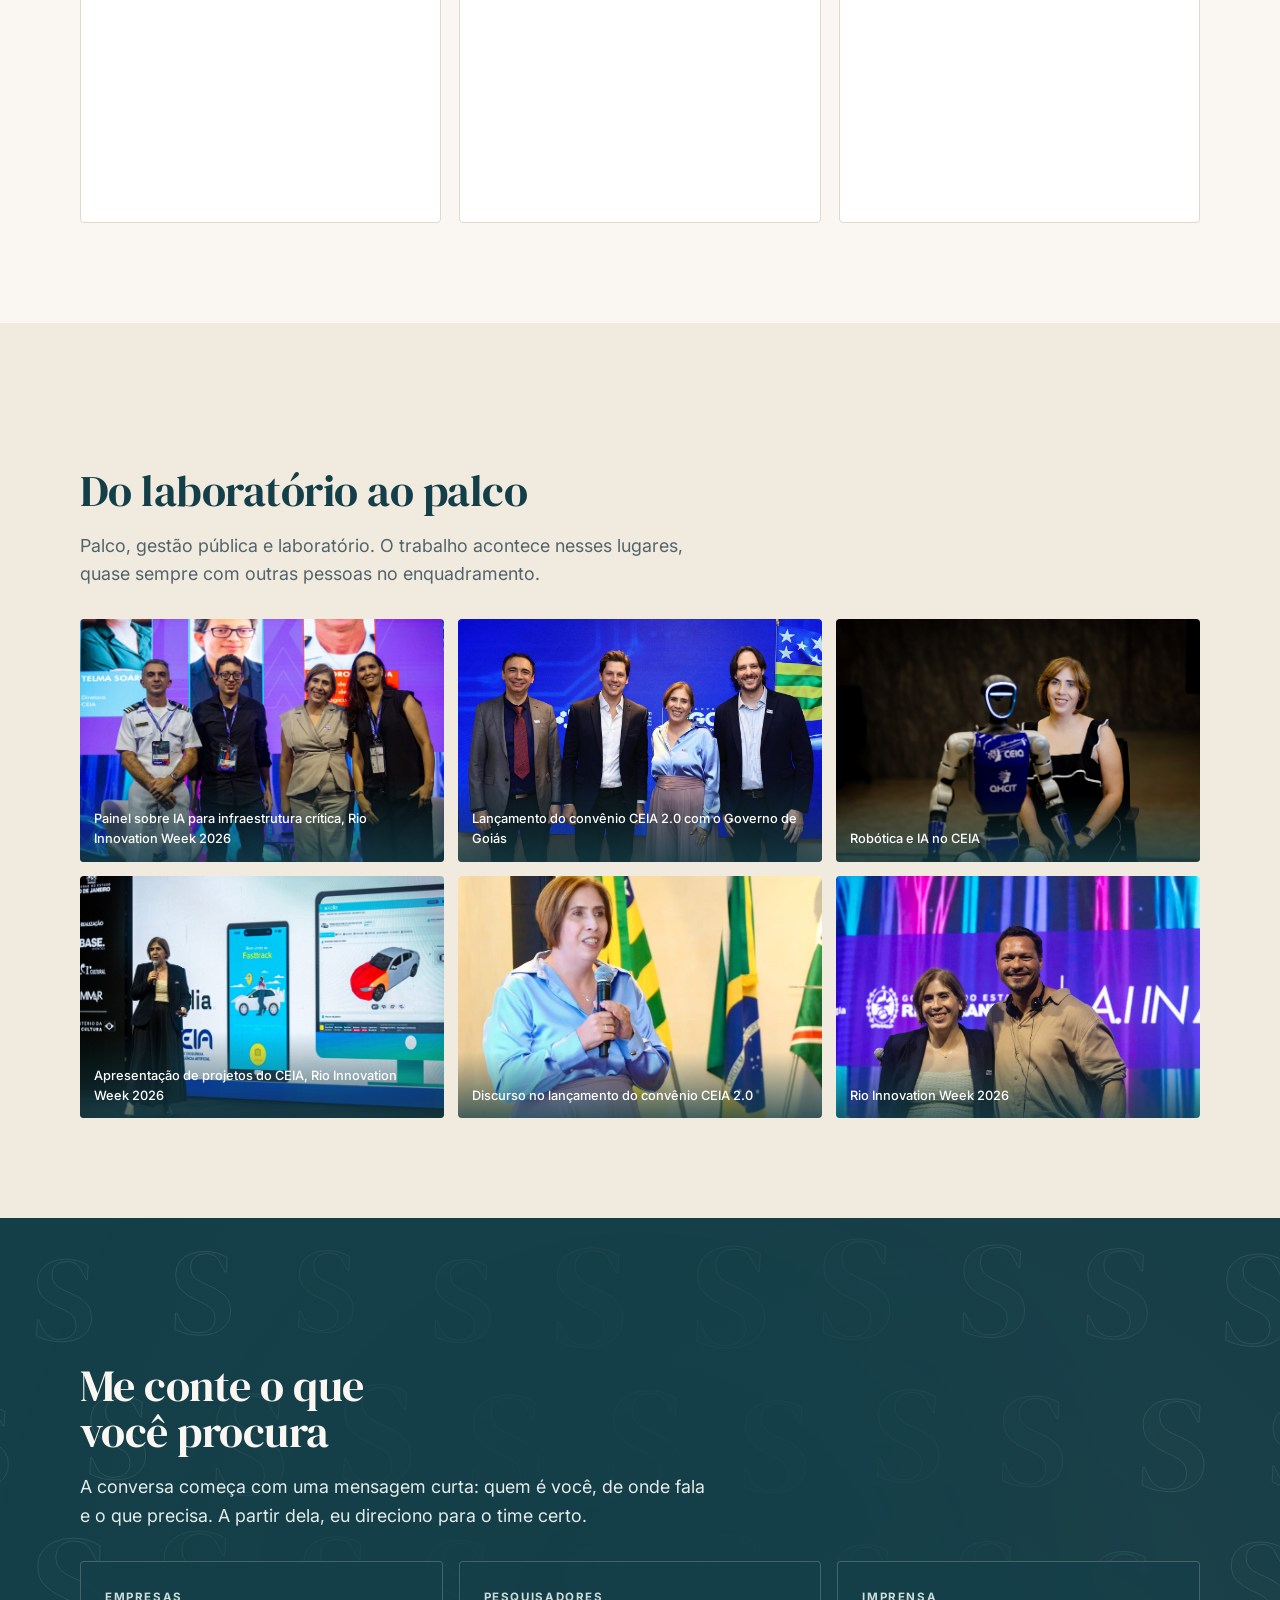
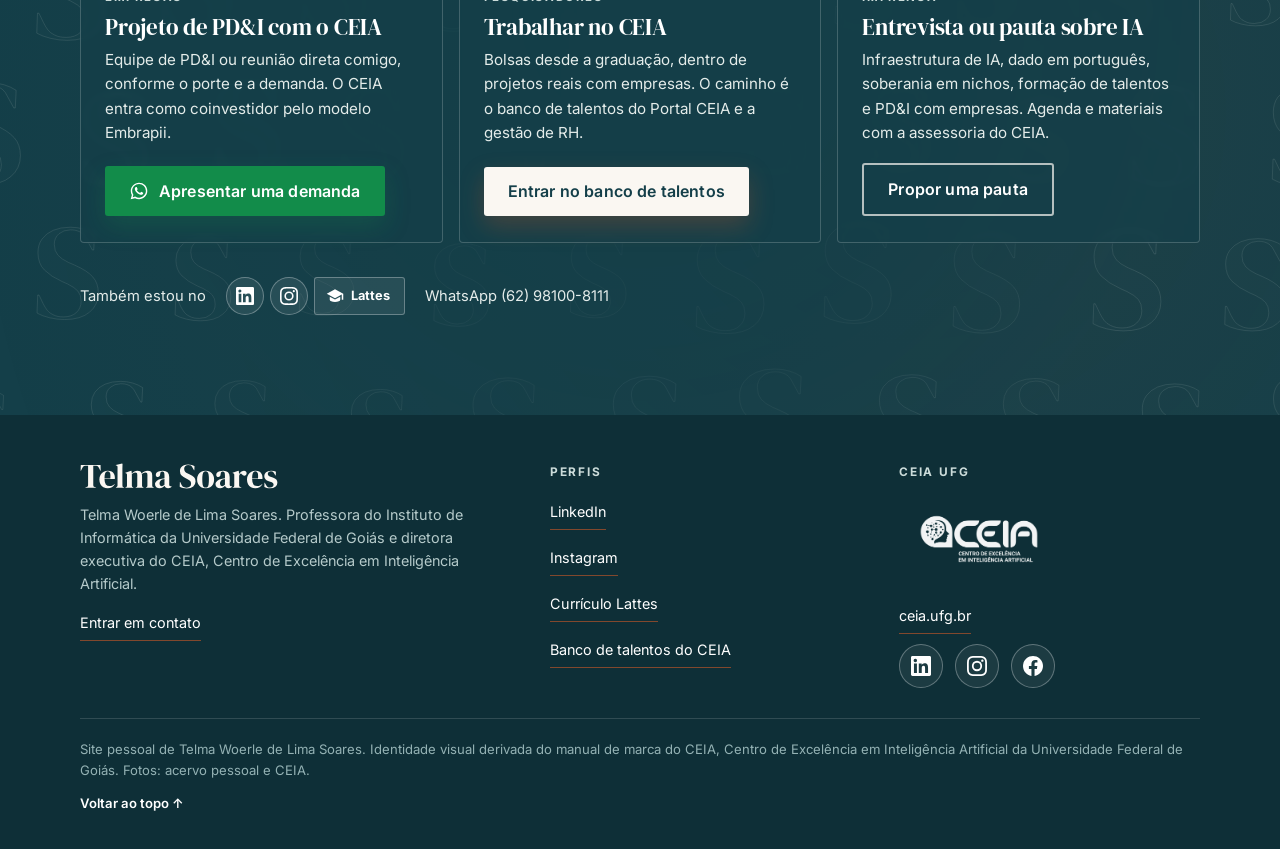
==== commit a6a448fc: "Abertura: foto de frente para a câmera Troca a foto do topo por foto-original-1.jpg (mesmo corredor," ====
--- a/index.html
+++ b/index.html
@@ -548,7 +548,7 @@
       </div>
       <div class="hero-foto anim" data-delay="2">
         <div class="forma">
-          <img src="img/foto-original-3.jpg" alt="Telma Soares em pé no corredor do Instituto de Informática da UFG" width="1600" height="1067" fetchpriority="high">
+          <img src="img/foto-original-1.jpg" alt="Telma Soares sorrindo, de frente, no corredor do Instituto de Informática da UFG" width="1600" height="1067" fetchpriority="high">
         </div>
         <div class="selo">
           <span class="ico"><svg viewBox="0 0 24 24" aria-hidden="true"><path d="M12 2 9.5 7.2 4 8l4 3.9-.9 5.6L12 14.8l4.9 2.7-.9-5.6 4-3.9-5.5-.8L12 2Zm-4 16v4l4-1.5 4 1.5v-4l-4 1.4-4-1.4Z"/></svg></span>
--- a/css/identidade.css
+++ b/css/identidade.css
@@ -87,7 +87,7 @@
 .hero .lead{color:var(--tinta-suave)}
 .hero-foto::before{display:none}
 .hero-foto .forma{border-radius:var(--raio);aspect-ratio:4/5}
-.hero-foto img{object-position:62% 20%}
+.hero-foto img{object-position:40% 20%}
 .selo{border-radius:var(--raio);border-top:2px solid var(--acento)}
 .selo .ico{border-radius:3px;background:var(--azul-escuro);color:var(--telma-marfim)}
 .selo strong{font-family:var(--editorial);font-weight:400;font-size:1.1rem}
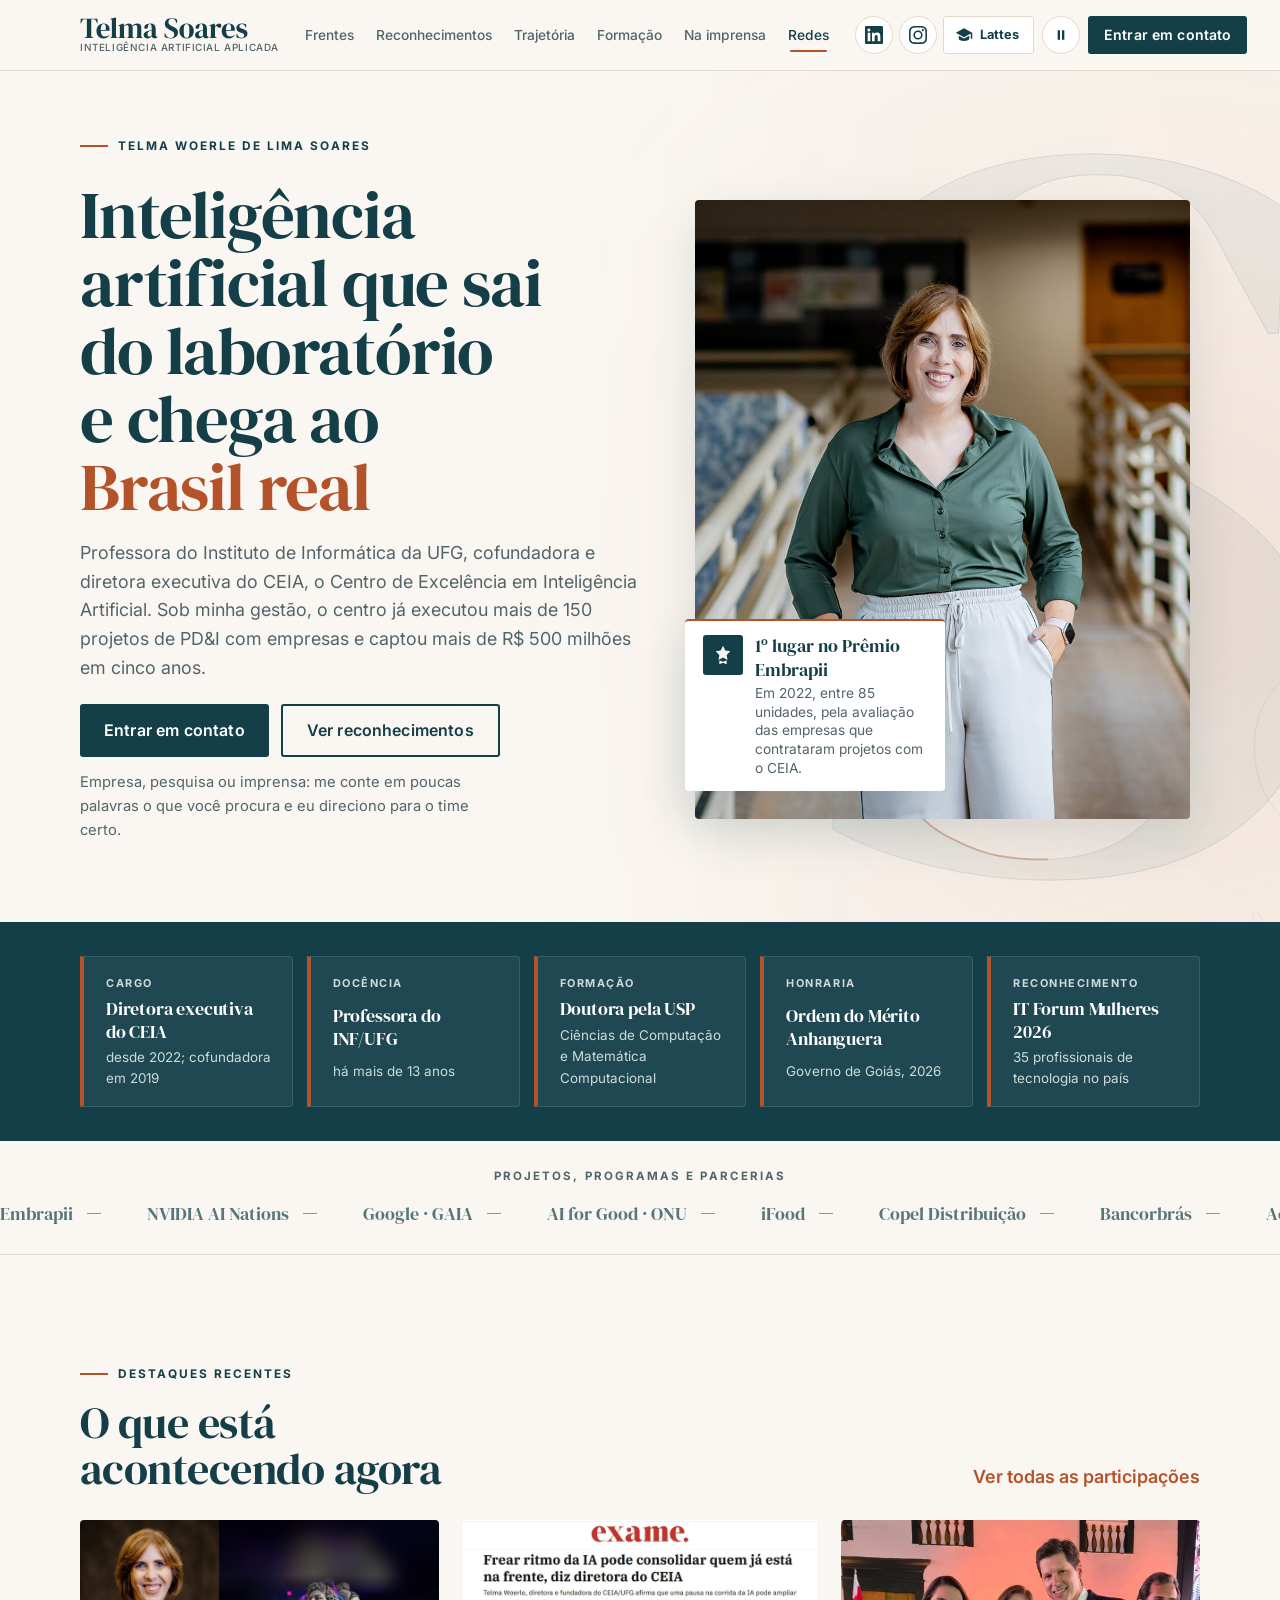
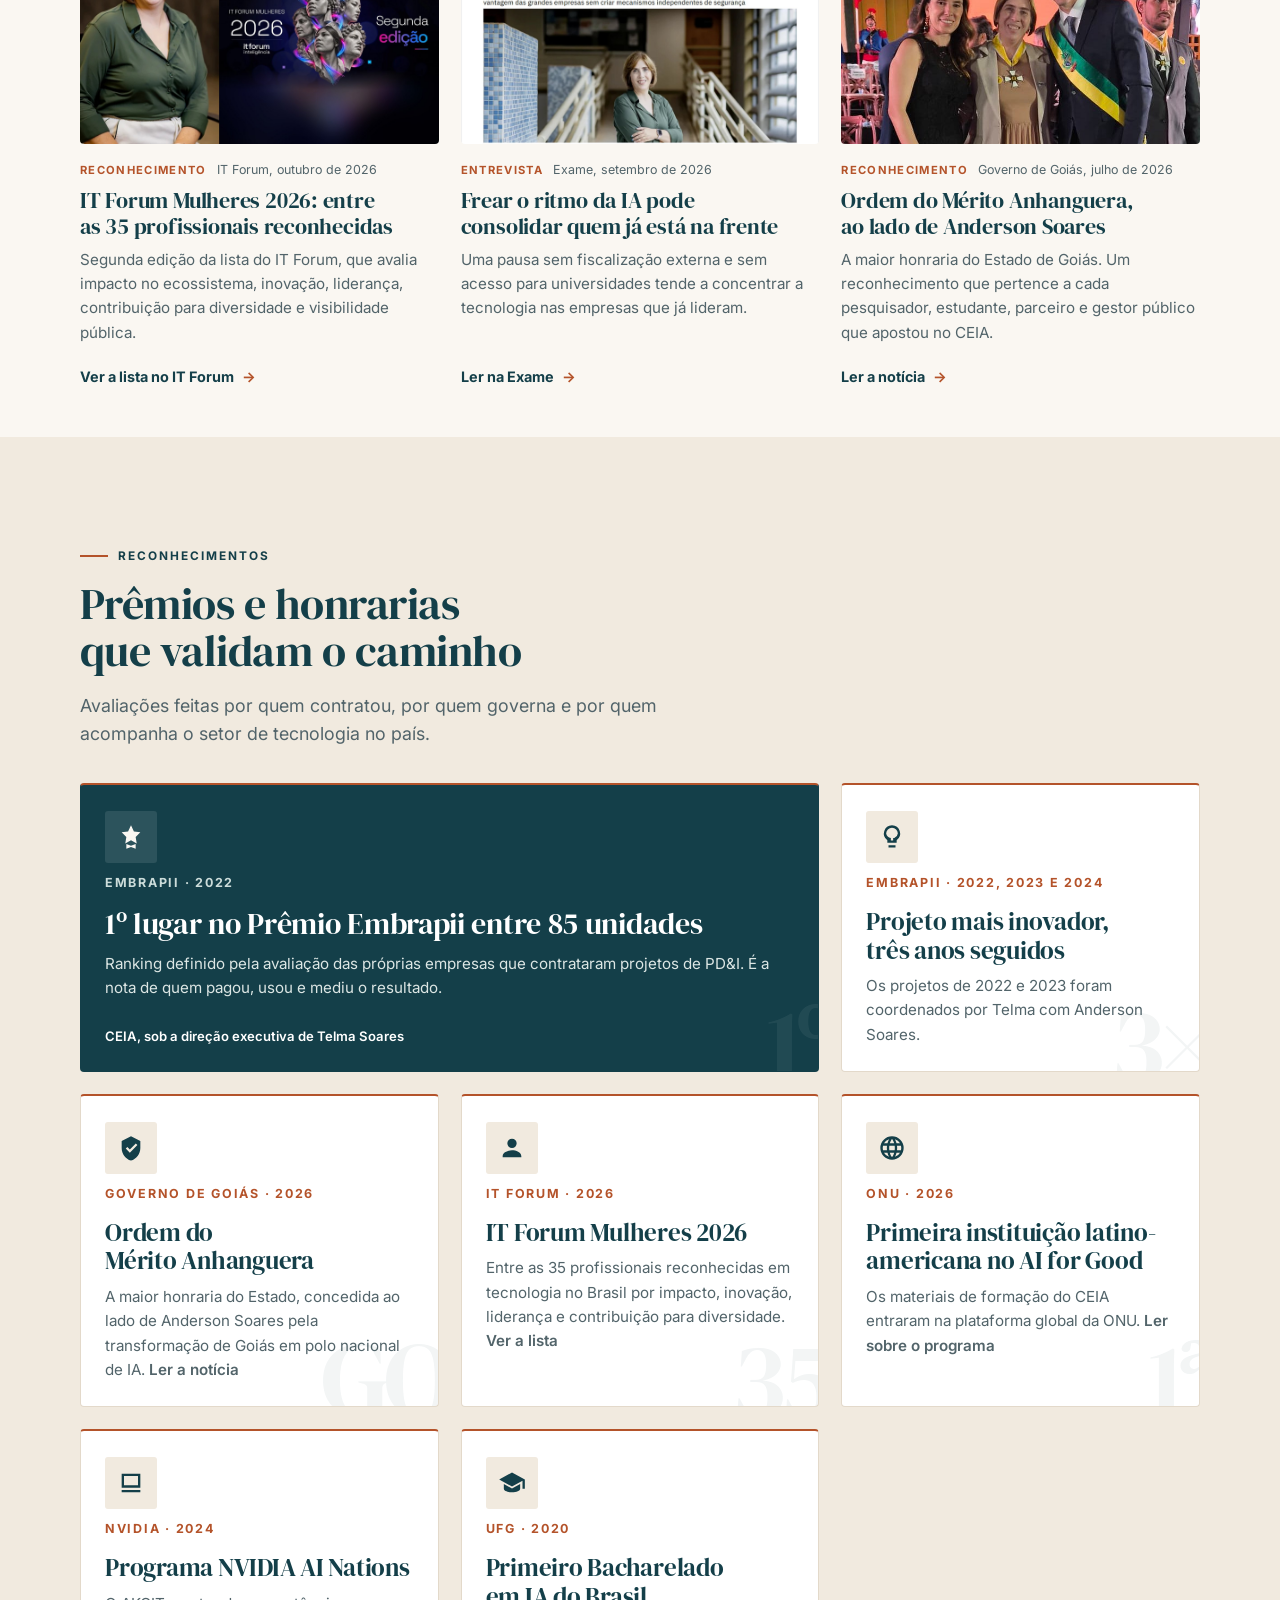
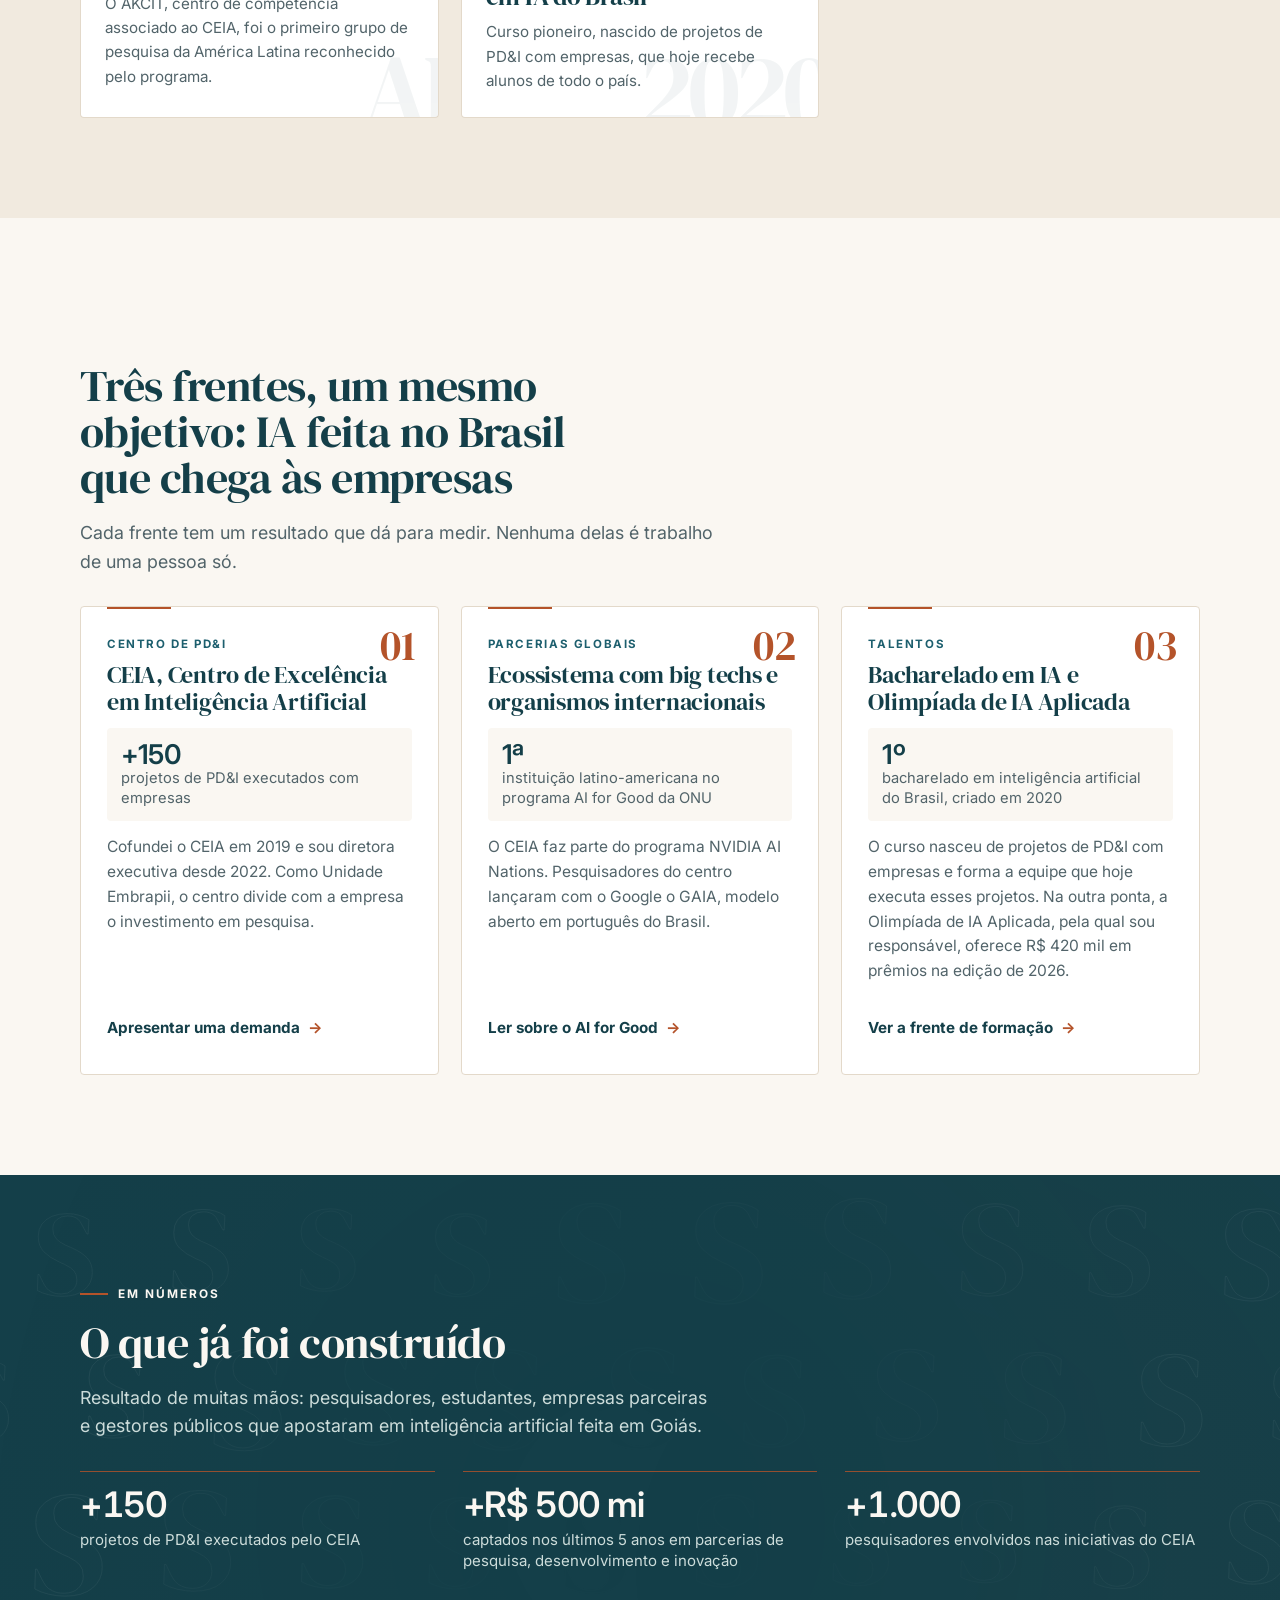
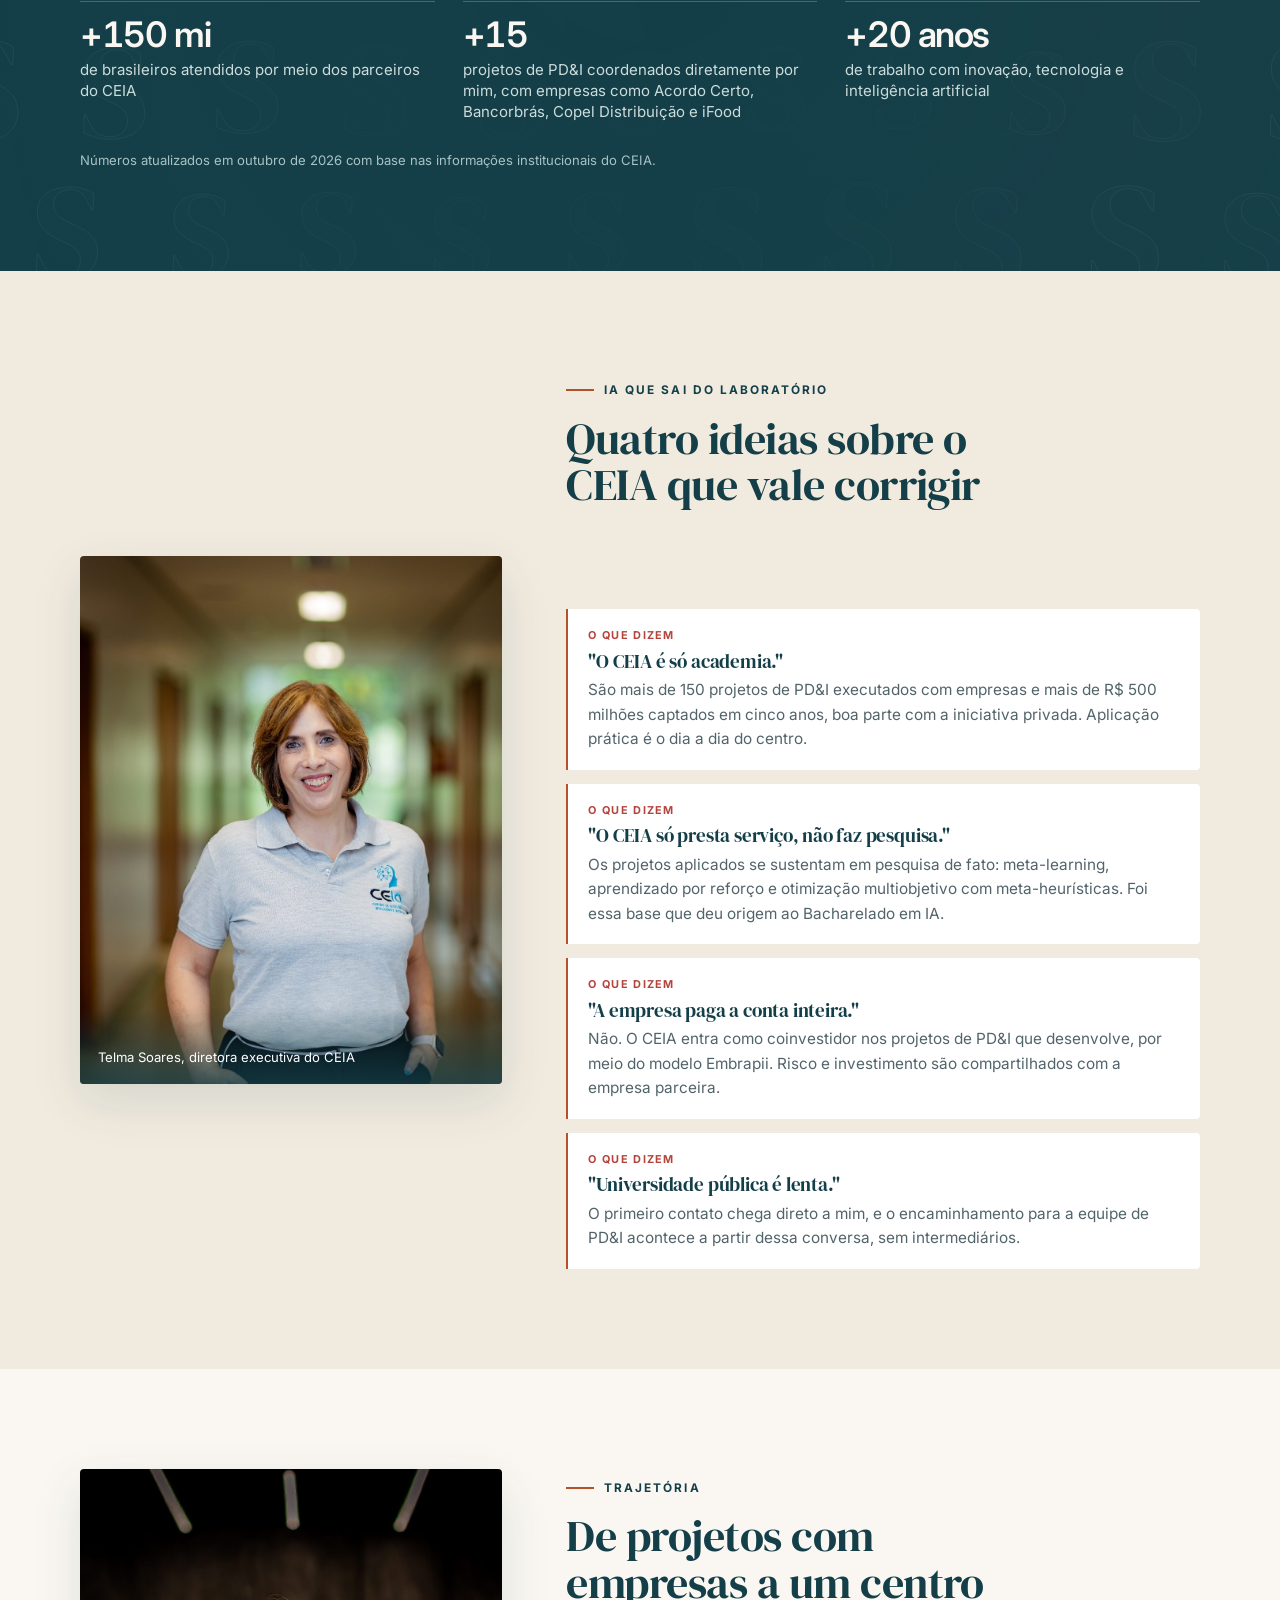
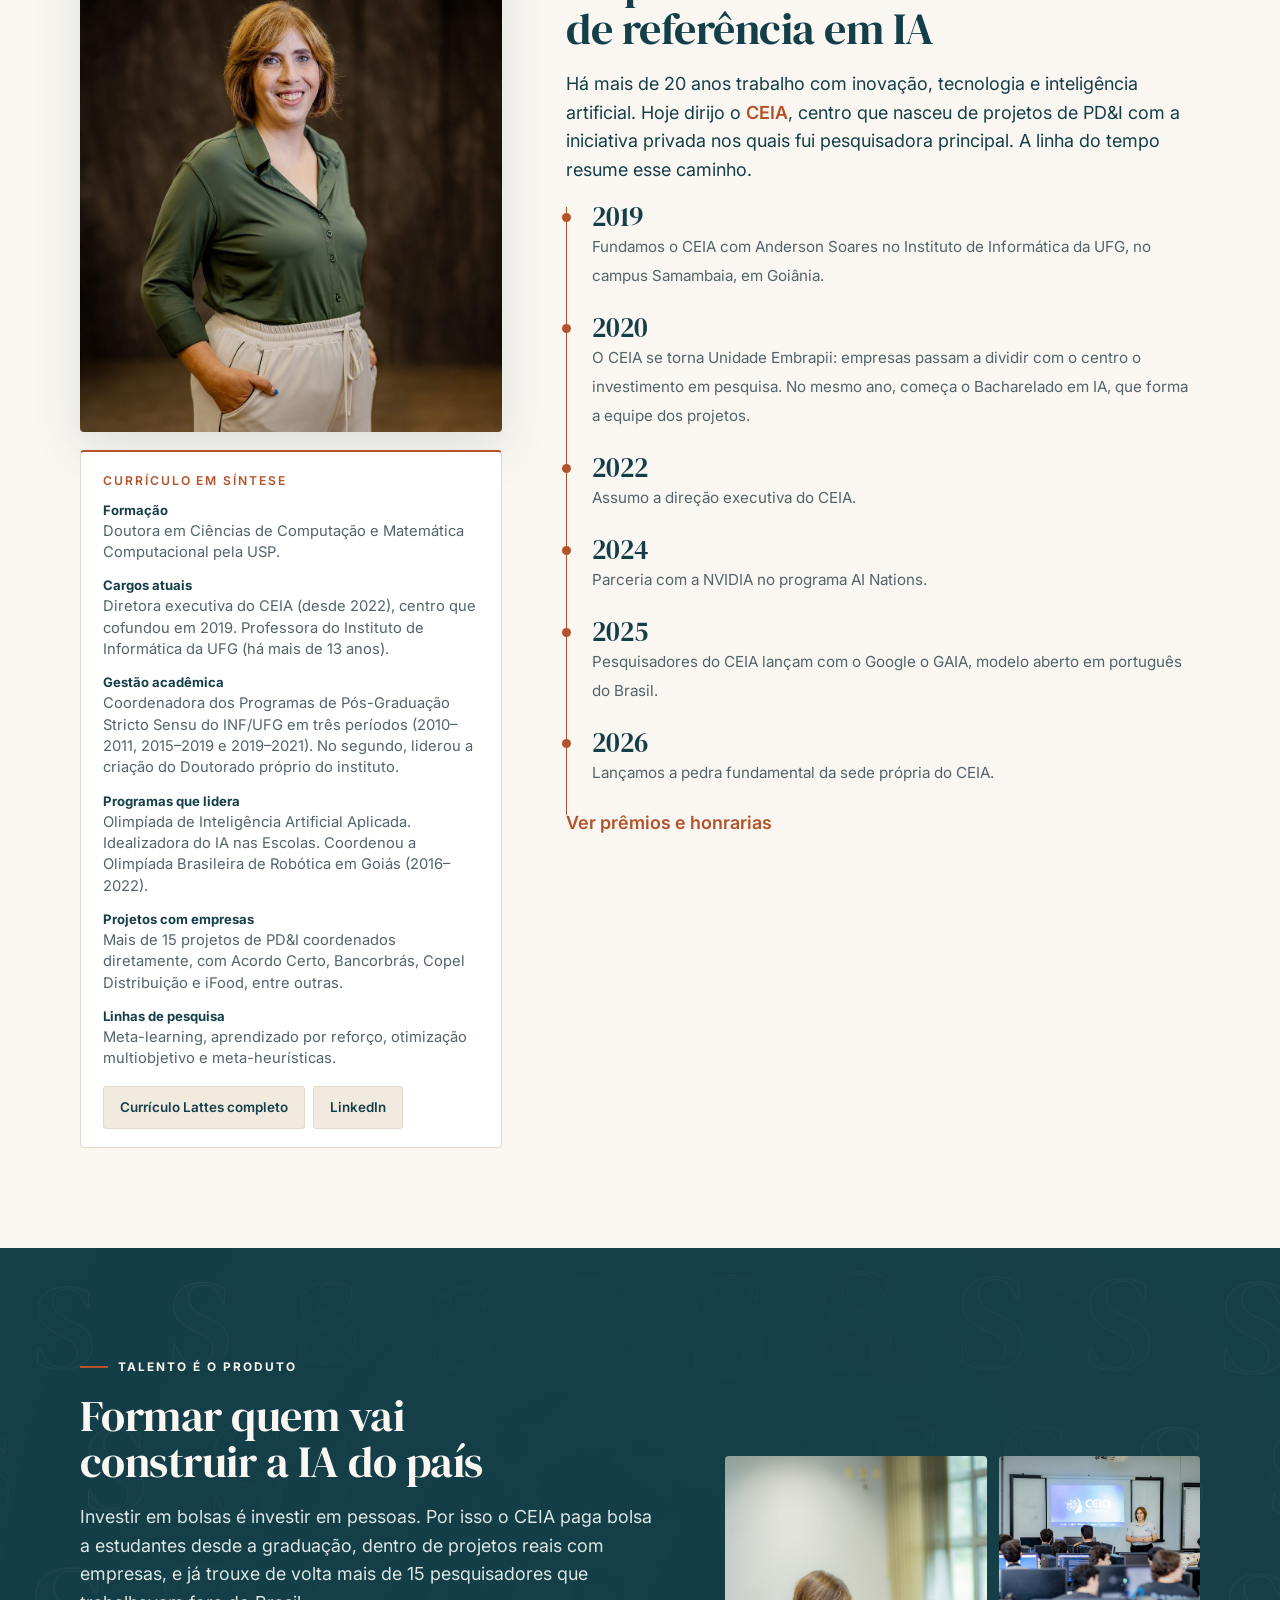
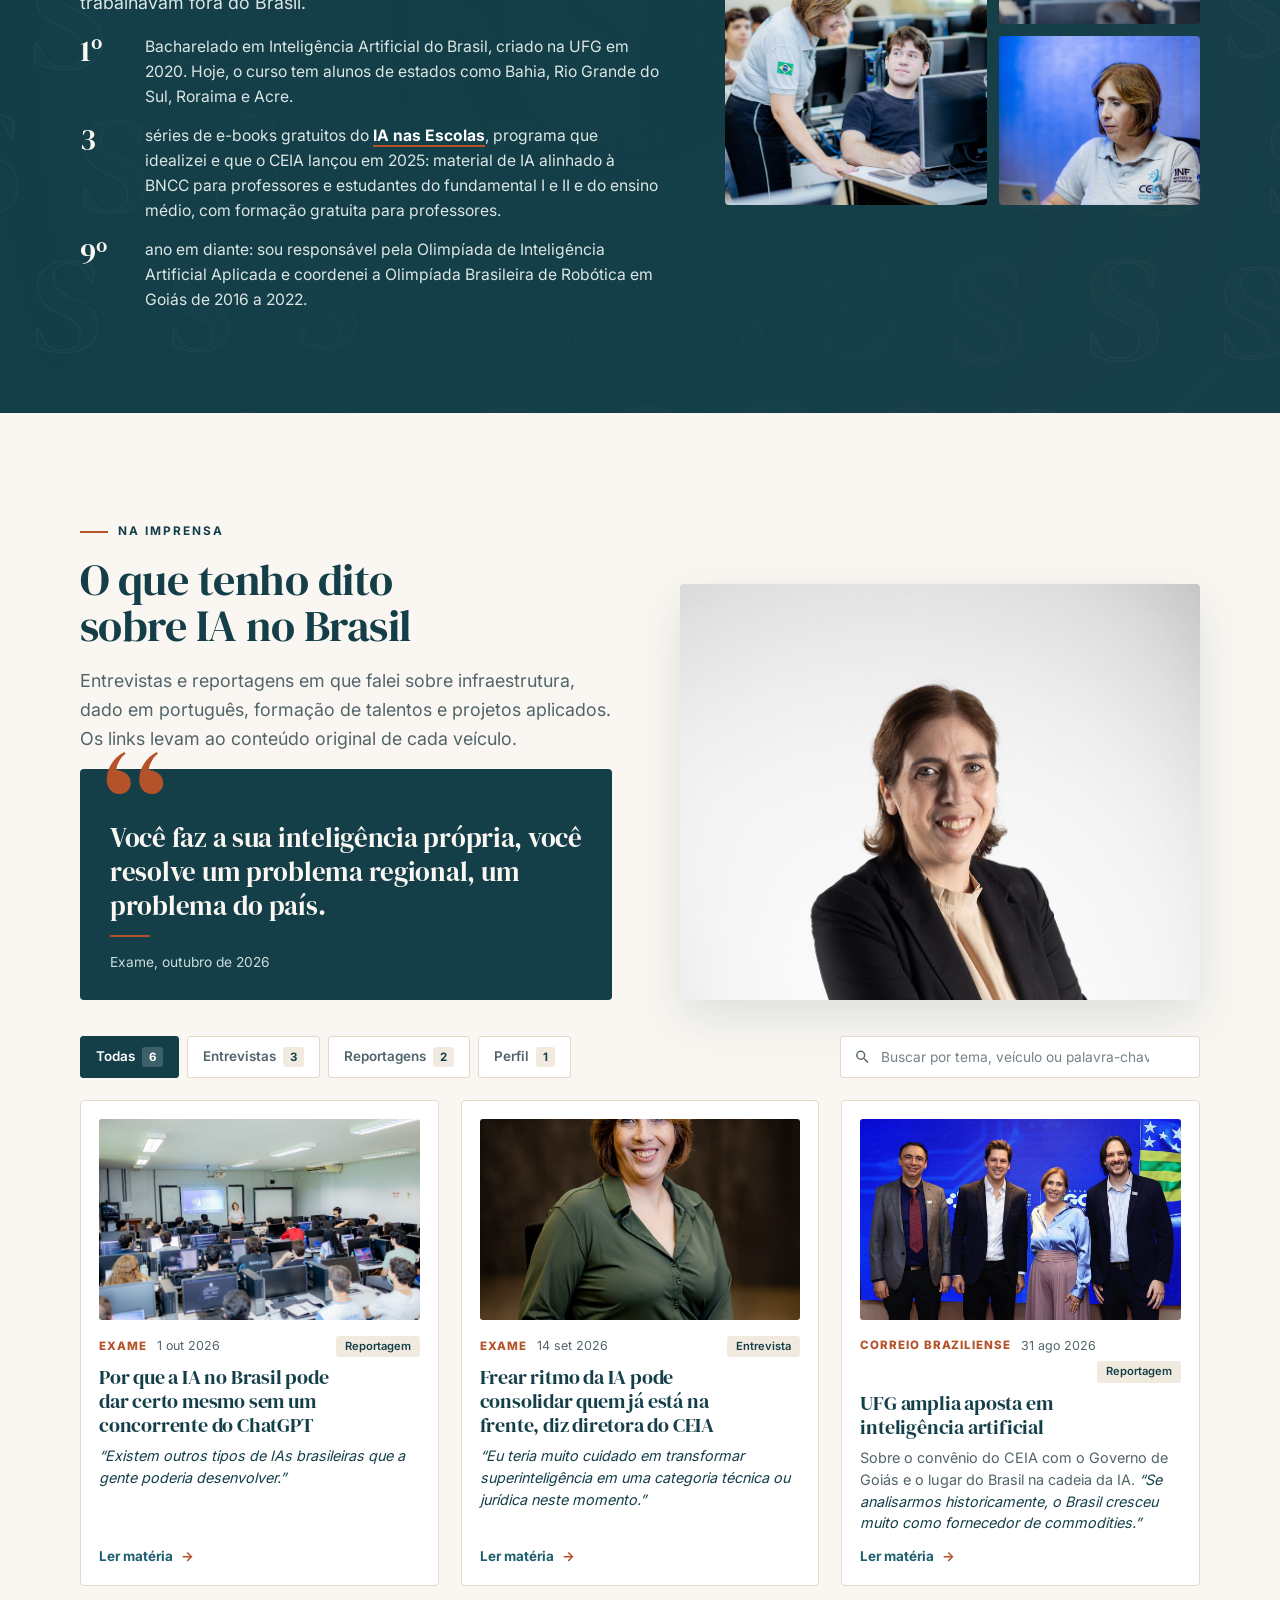
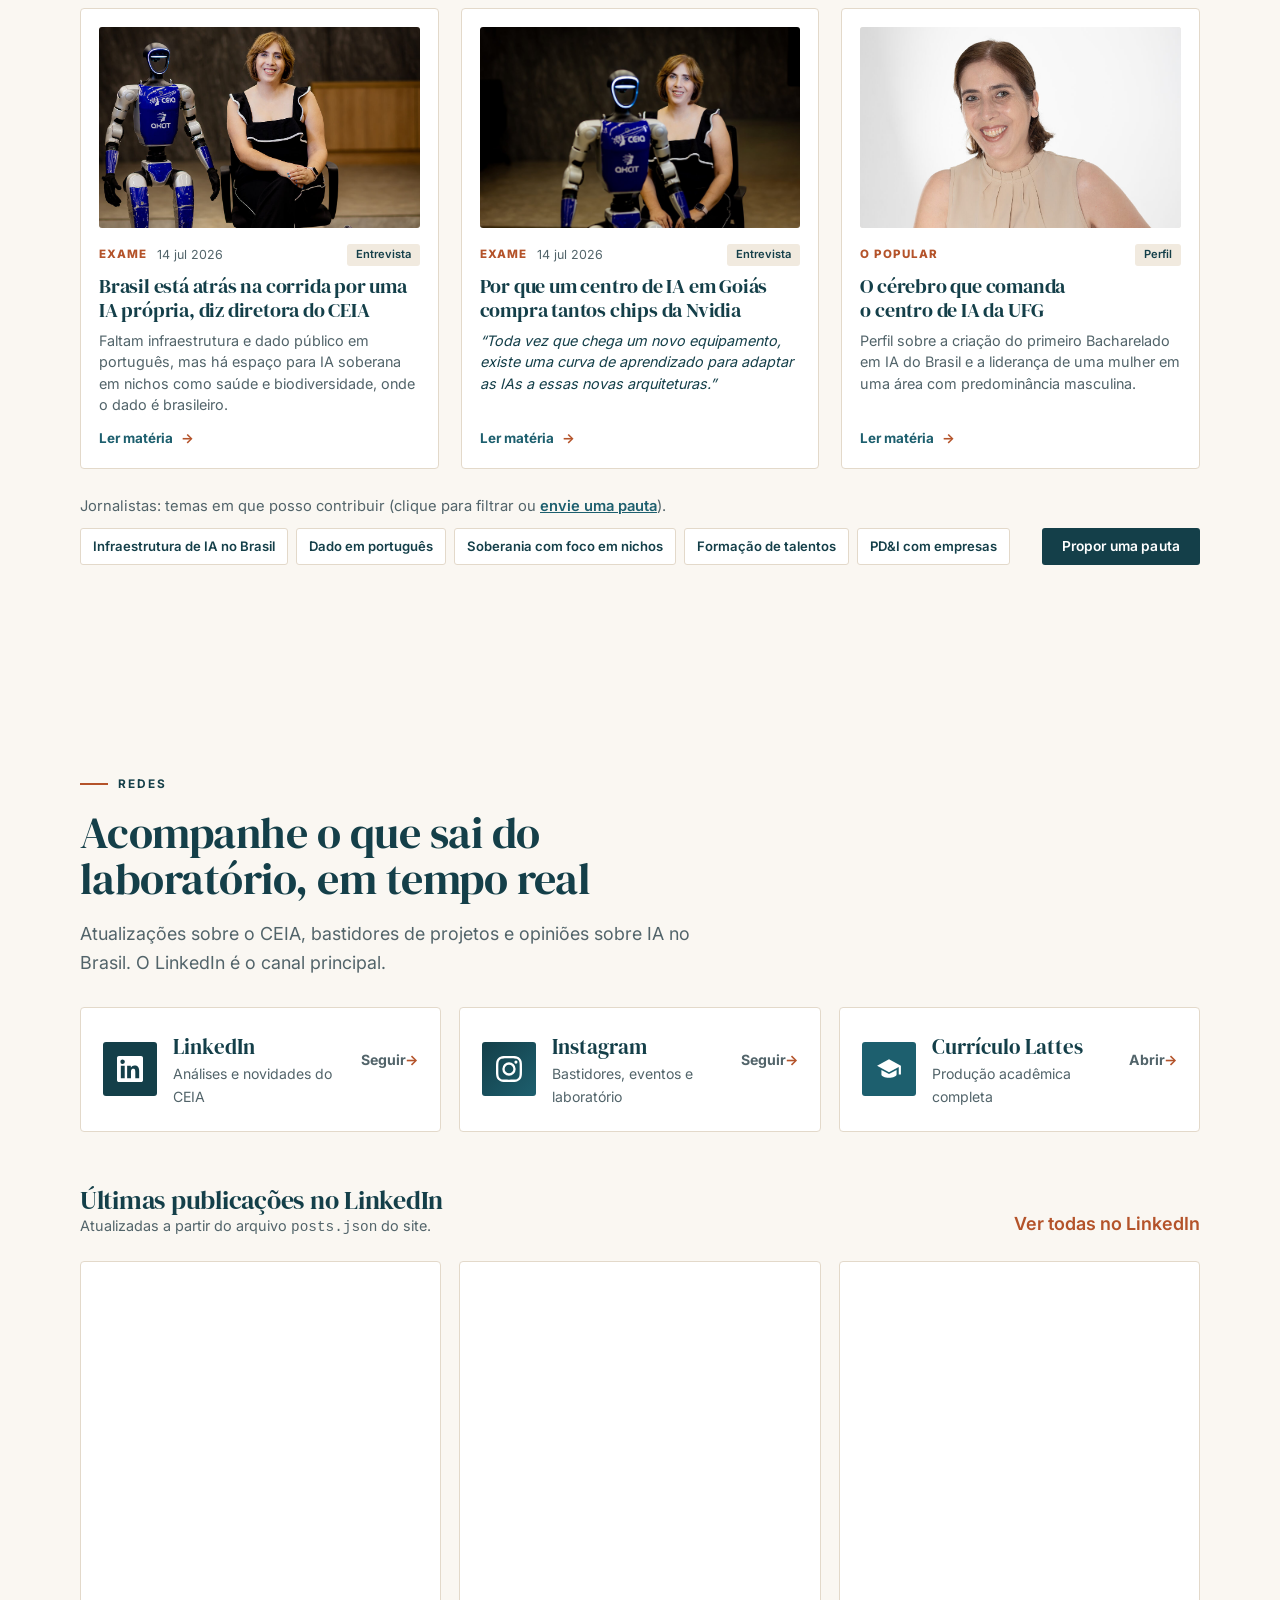
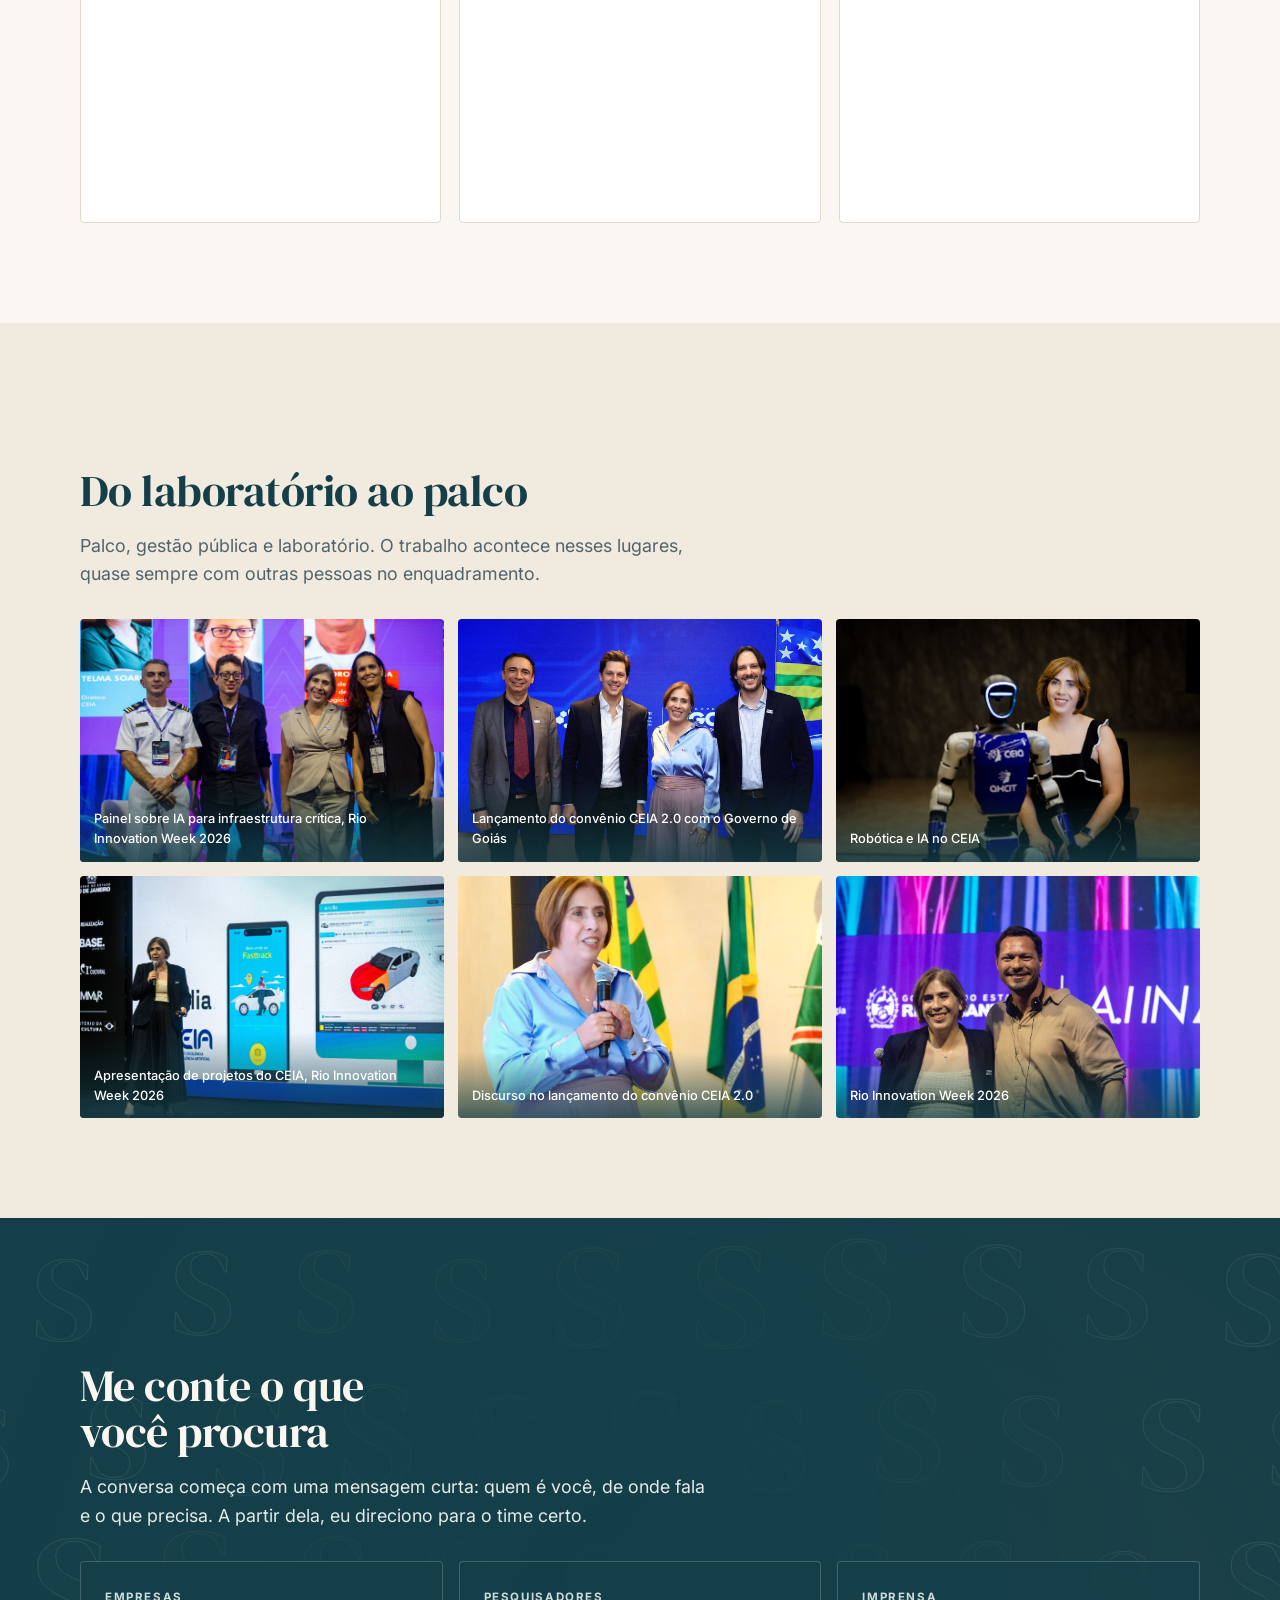
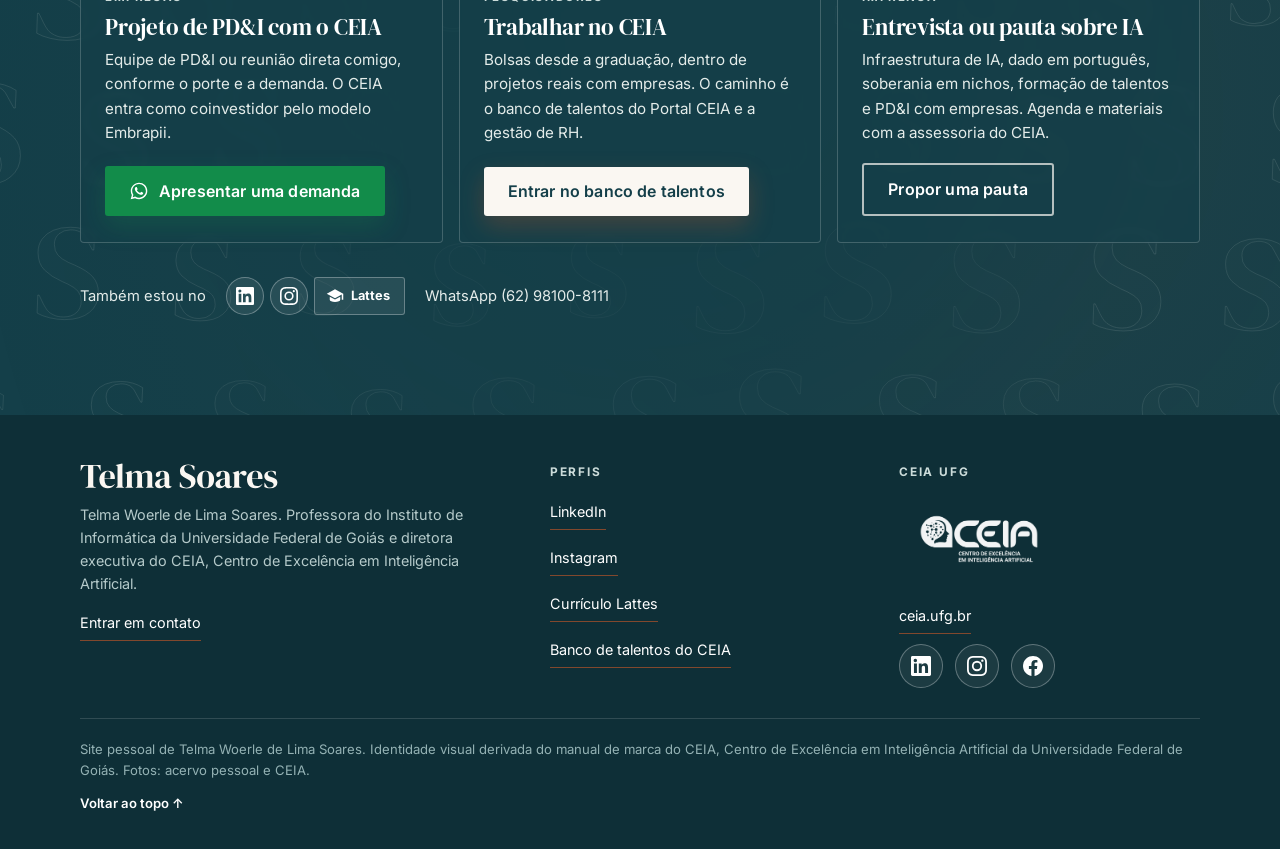
==== commit b40999fd: "Prepara o domínio próprio telmasoares.ia.br Adiciona o arquivo CNAME do GitHub Pages e troca os ende" ====
--- a/index.html
+++ b/index.html
@@ -8,13 +8,13 @@
 <meta property="og:title" content="Telma Soares | Inteligência artificial que sai do laboratório">
 <meta property="og:description" content="Professora da UFG e diretora executiva do CEIA. Mais de 150 projetos de PD&amp;I executados pelo centro, Bacharelado em IA pioneiro no Brasil e participação frequente na imprensa sobre IA no país.">
 <meta property="og:type" content="website">
-<meta property="og:image" content="https://telmaw.github.io/siteTelma/assets/social/capa-compartilhamento-1200x630.png">
+<meta property="og:image" content="https://telmasoares.ia.br/assets/social/capa-compartilhamento-1200x630.png">
 <meta property="og:image:width" content="1200">
 <meta property="og:image:height" content="630">
 <meta property="og:image:alt" content="Telma Soares">
-<meta property="og:url" content="https://telmaw.github.io/siteTelma/">
+<meta property="og:url" content="https://telmasoares.ia.br/">
 <meta name="twitter:card" content="summary_large_image">
-<meta name="twitter:image" content="https://telmaw.github.io/siteTelma/assets/social/capa-compartilhamento-1200x630.png">
+<meta name="twitter:image" content="https://telmasoares.ia.br/assets/social/capa-compartilhamento-1200x630.png">
 <meta name="theme-color" content="#143F49">
 <link rel="icon" href="assets/icones/favicon.ico" sizes="48x48">
 <link rel="icon" href="assets/icones/favicon.svg" type="image/svg+xml">
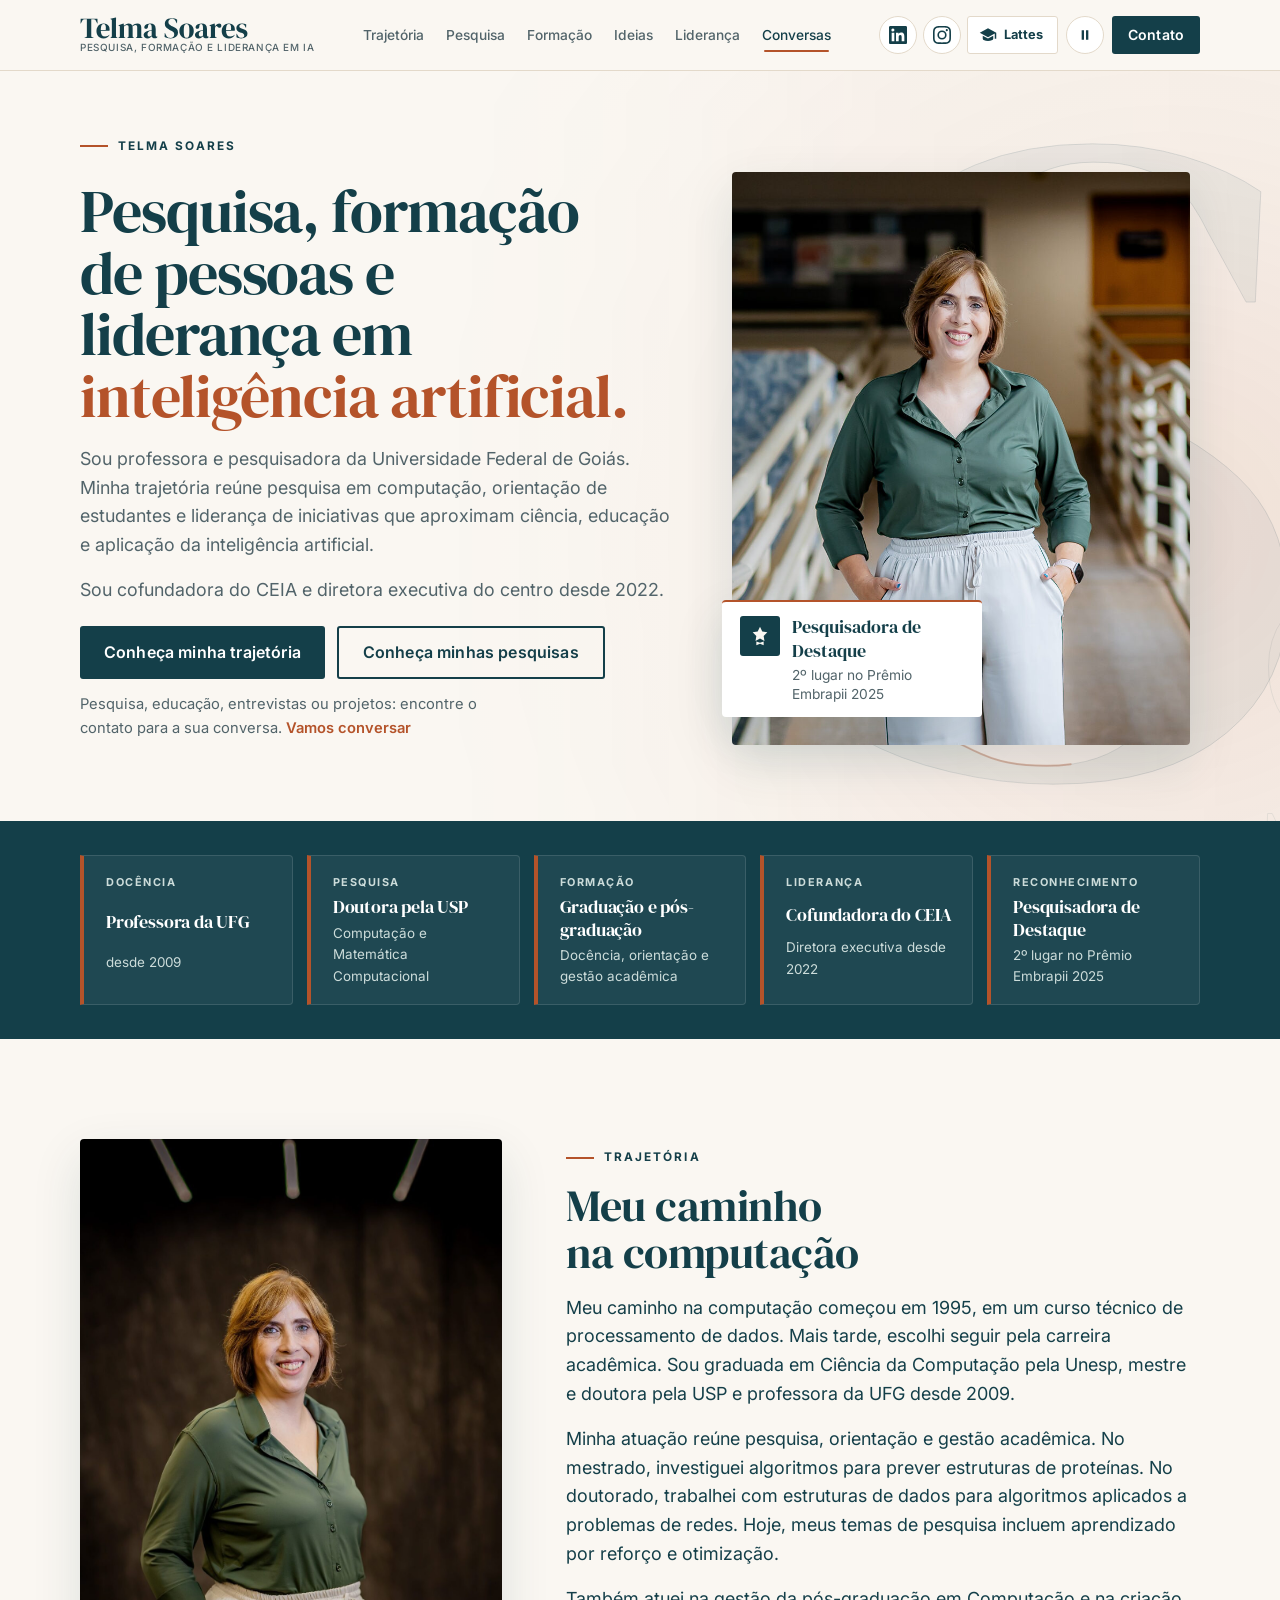
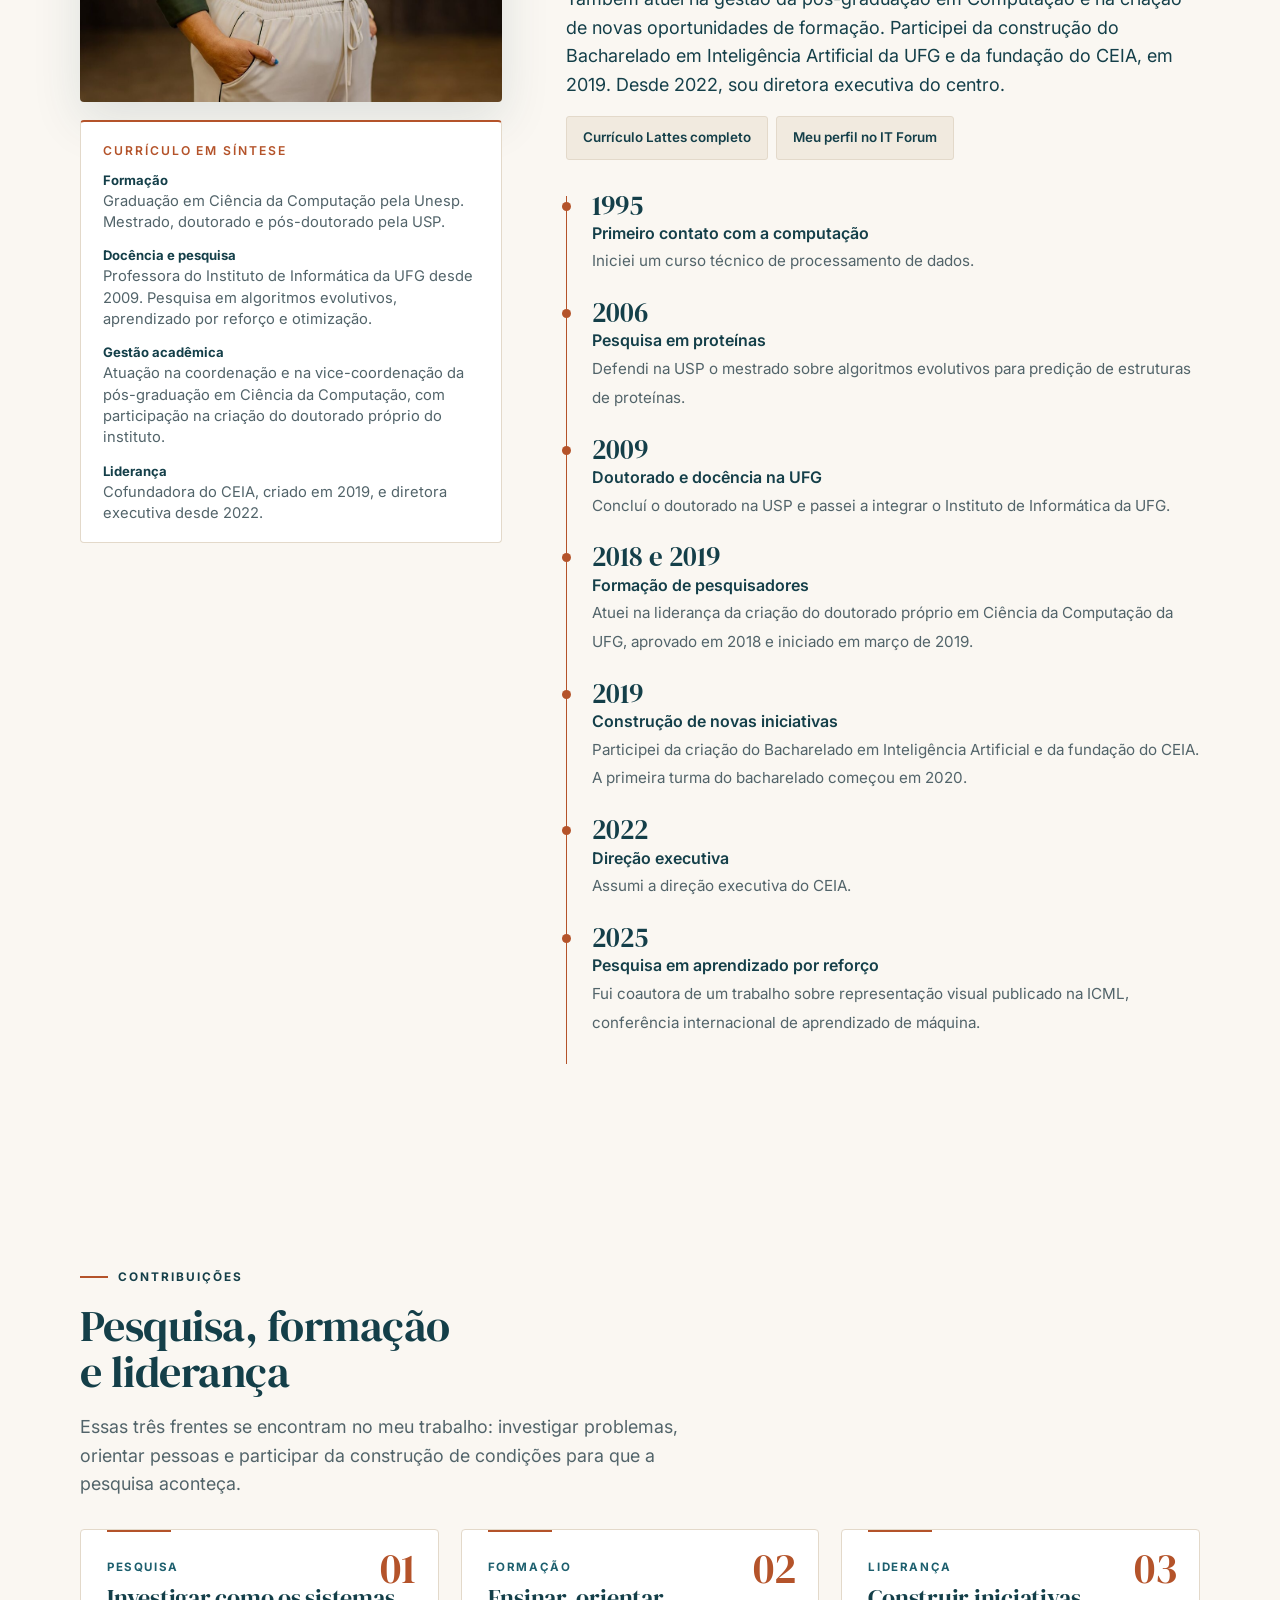
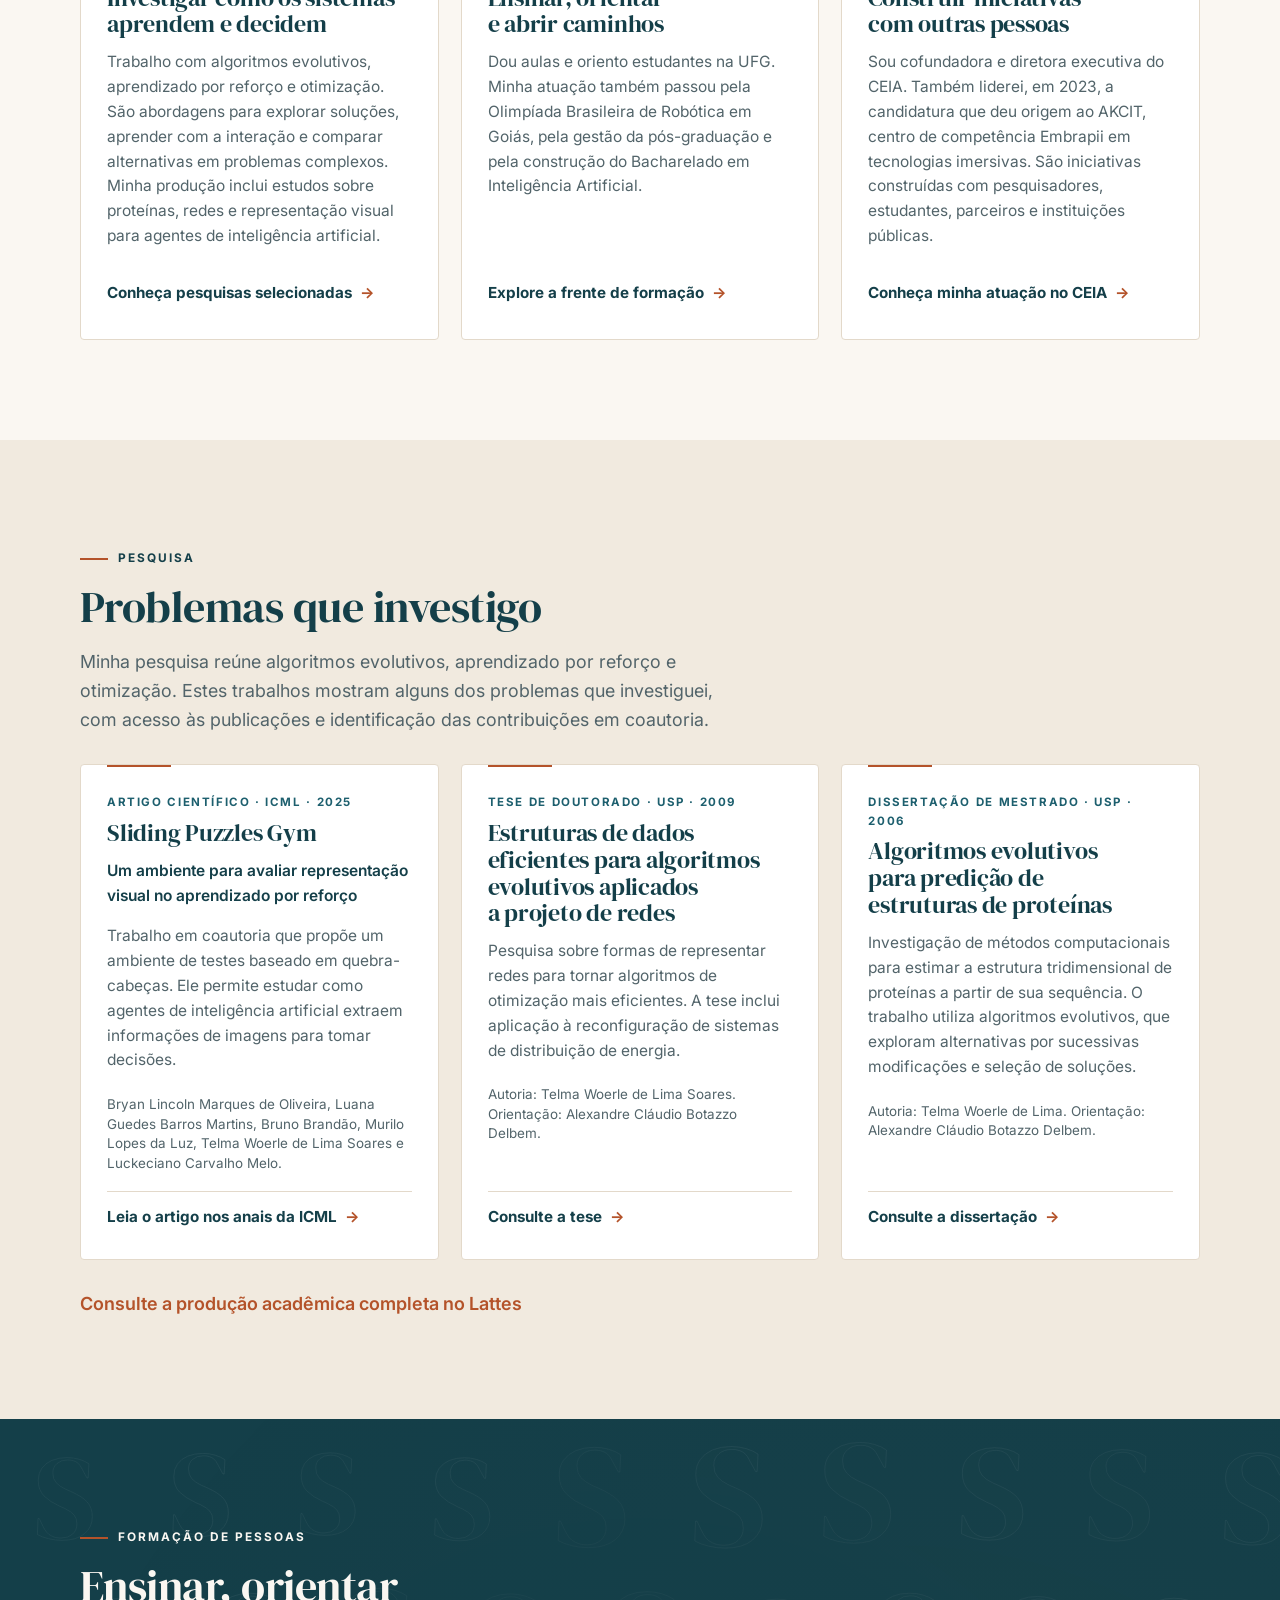
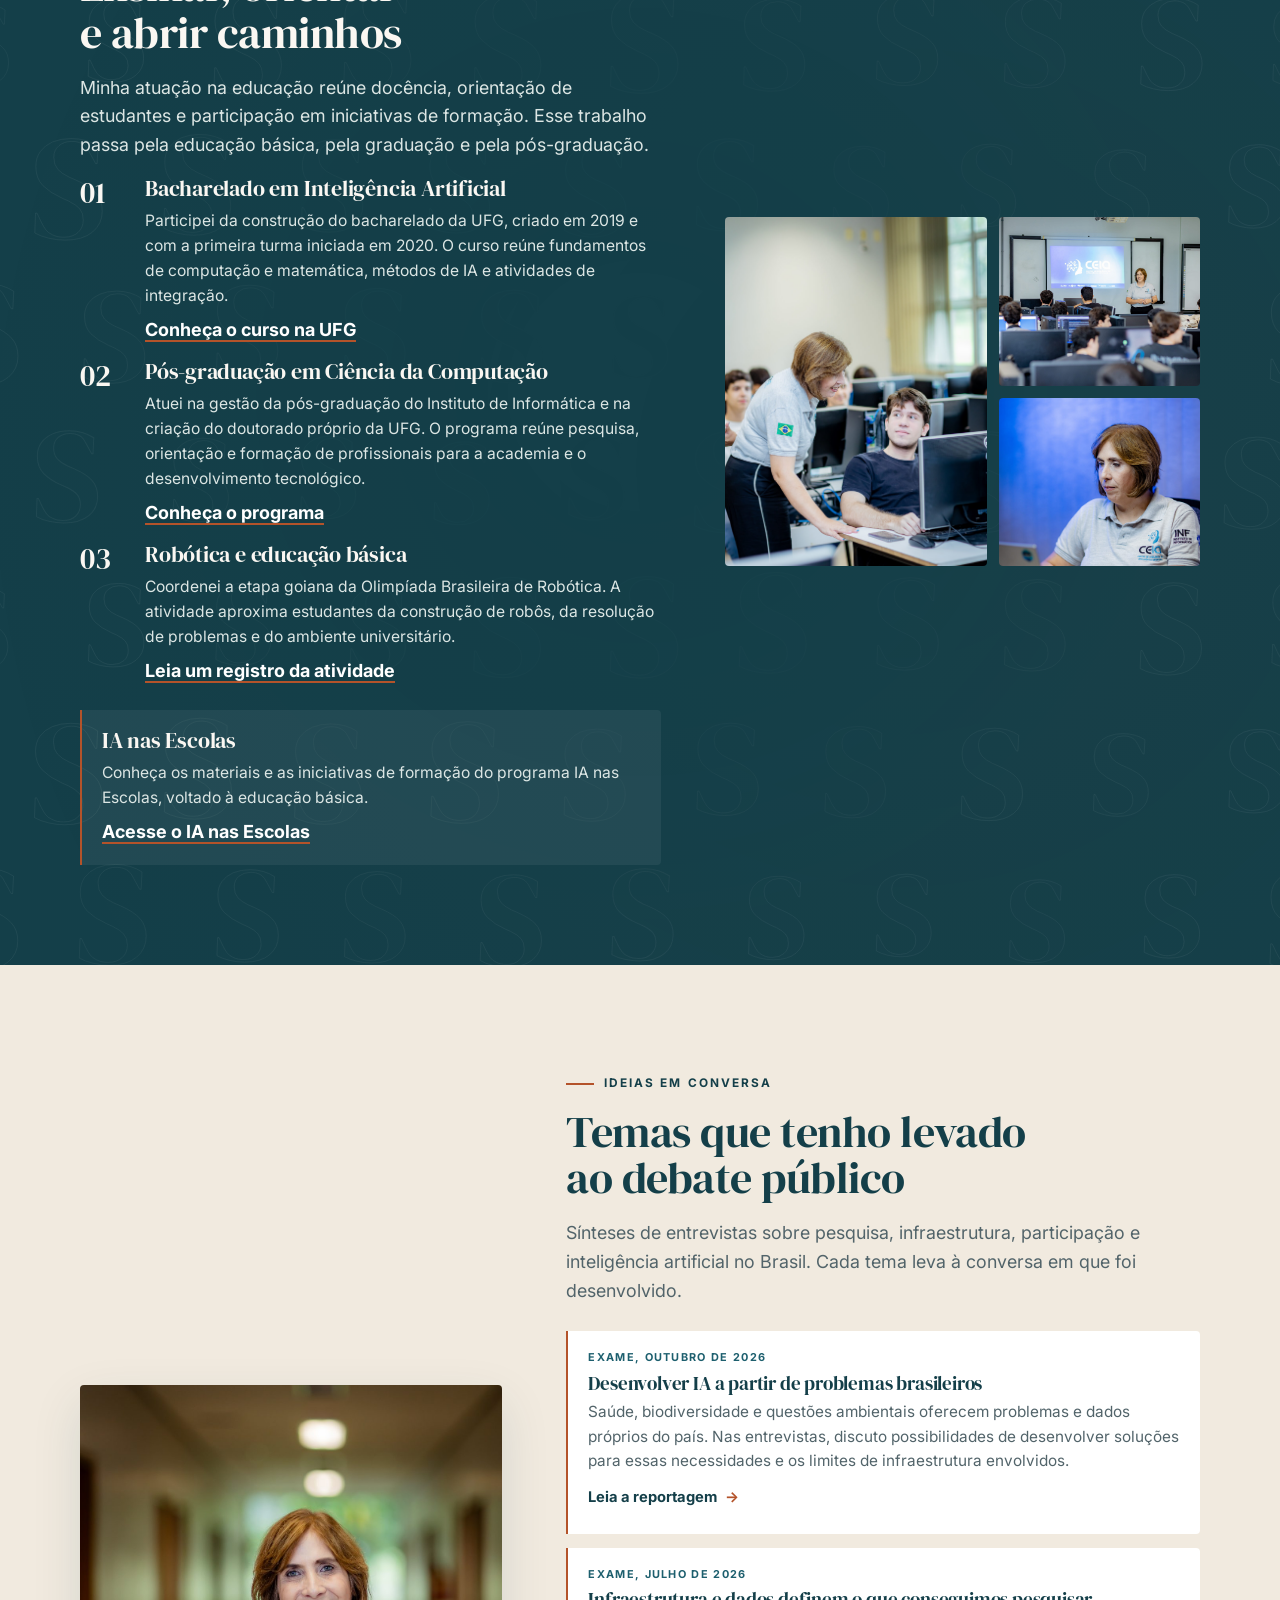
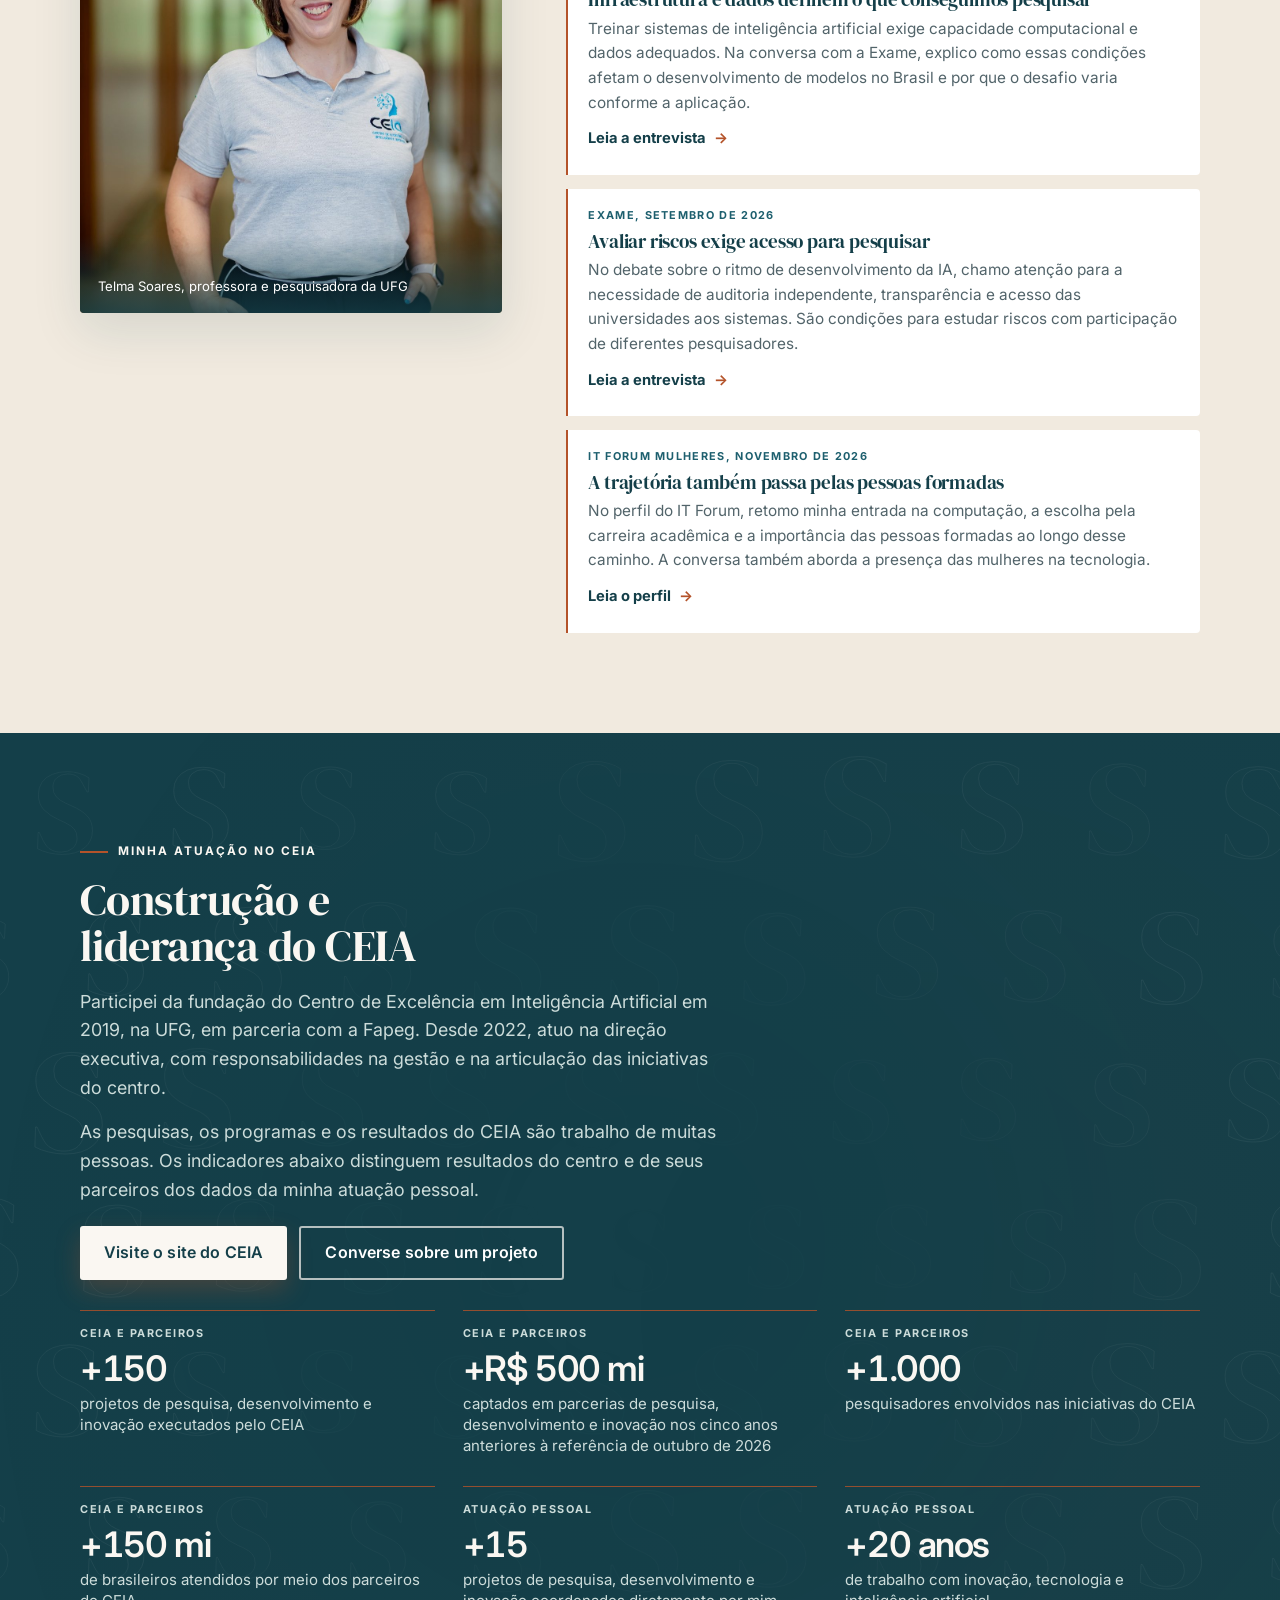
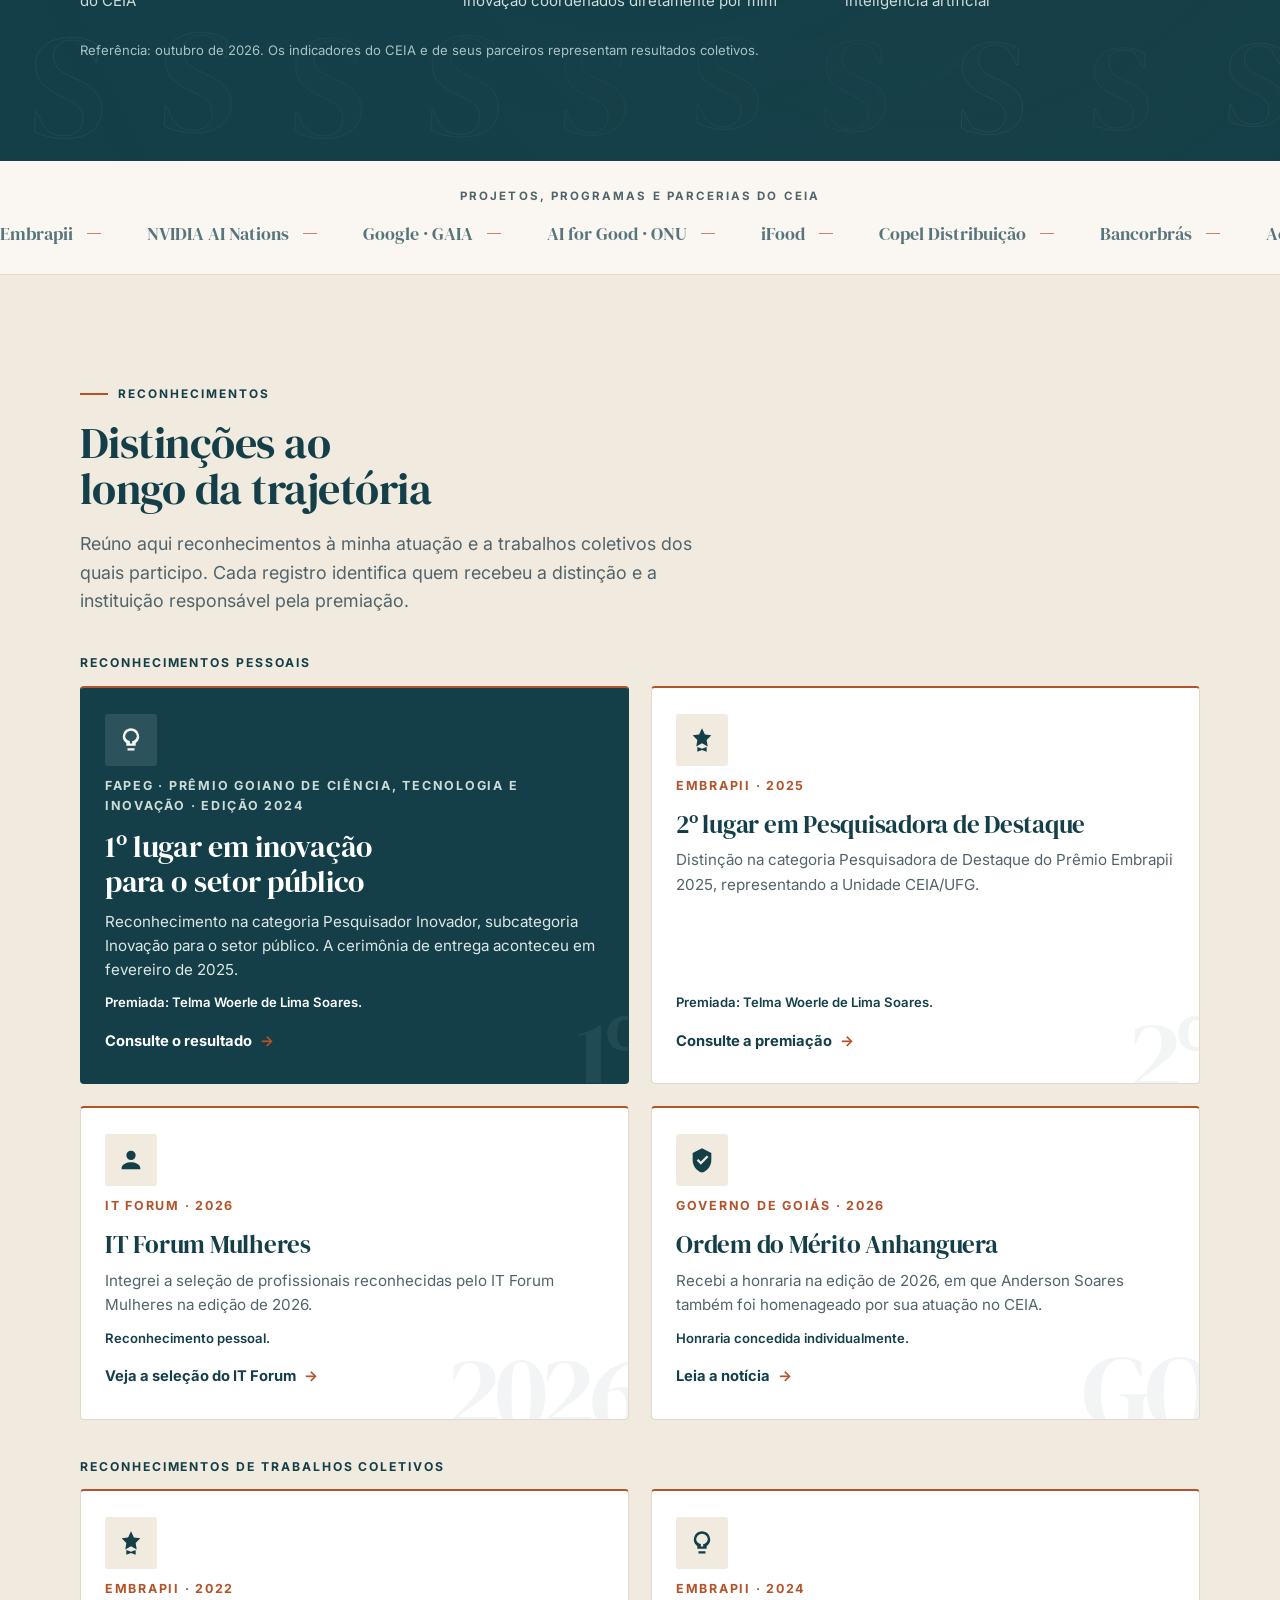
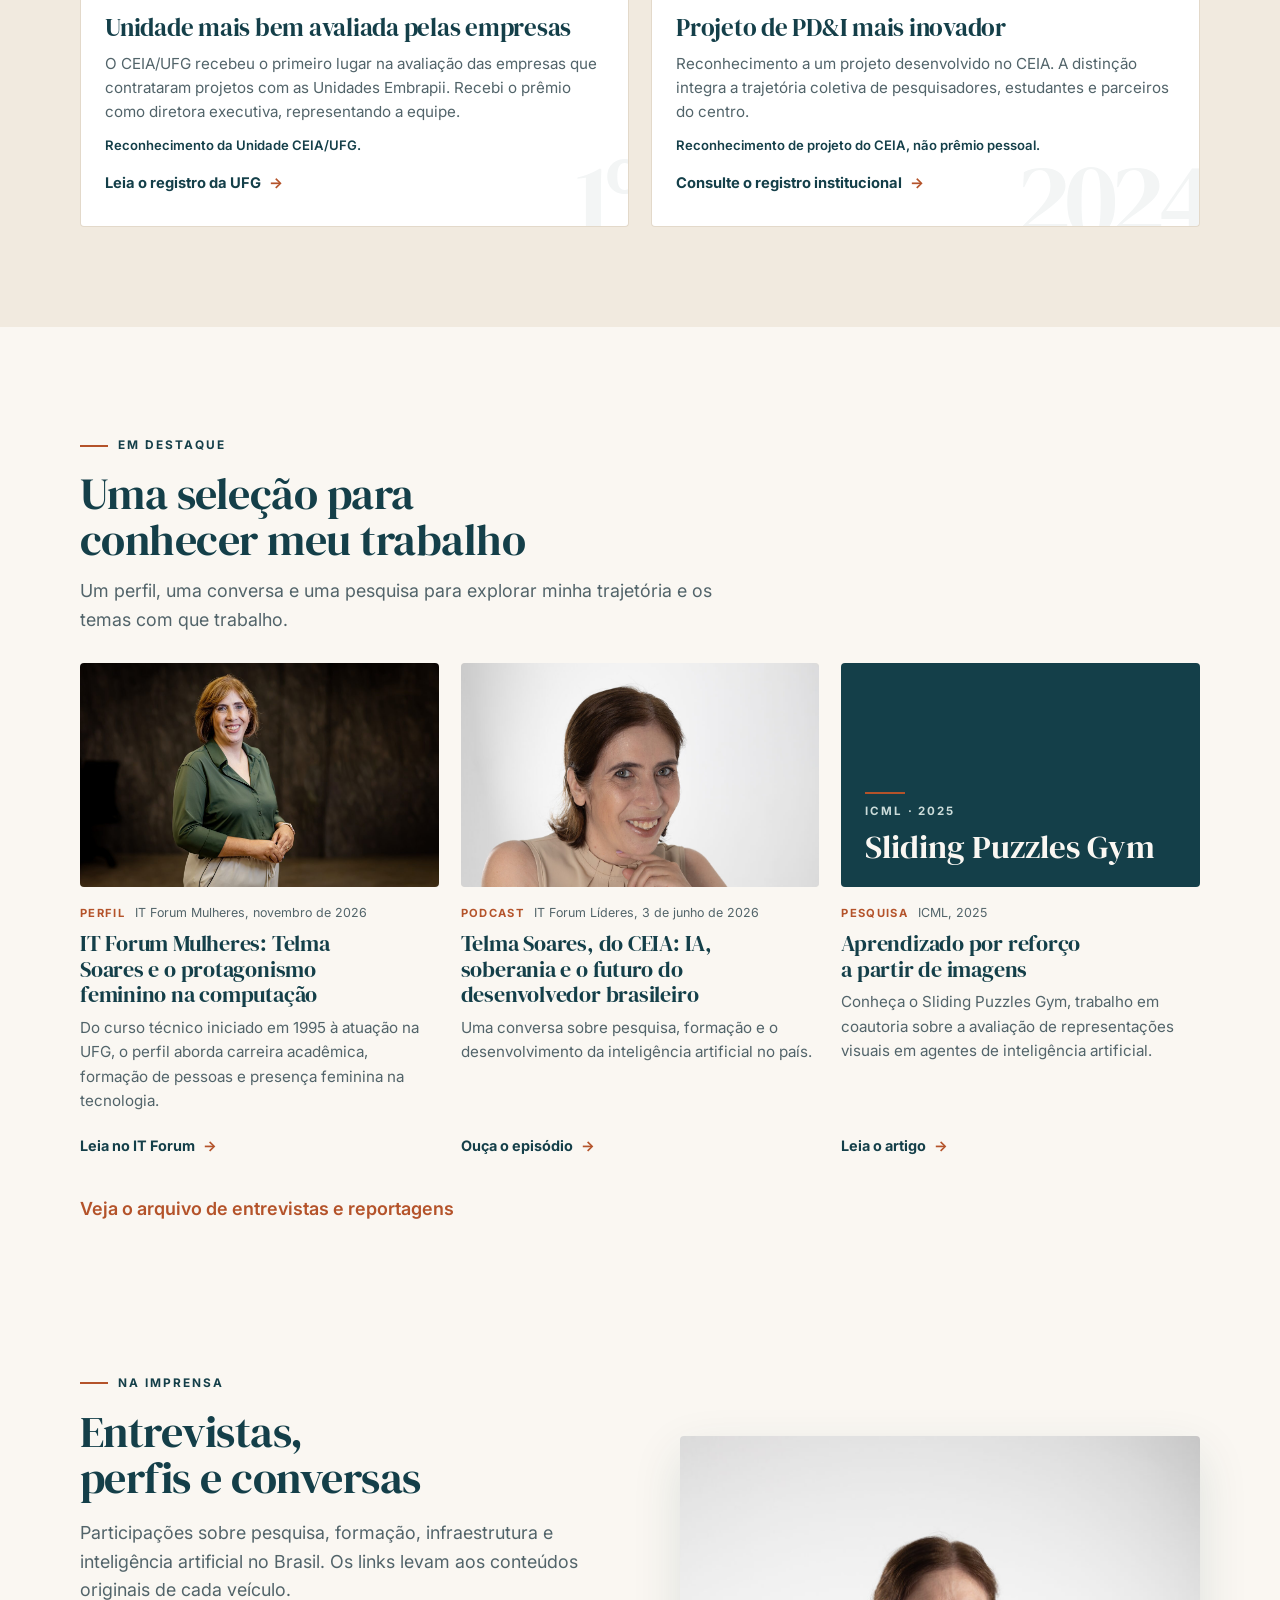
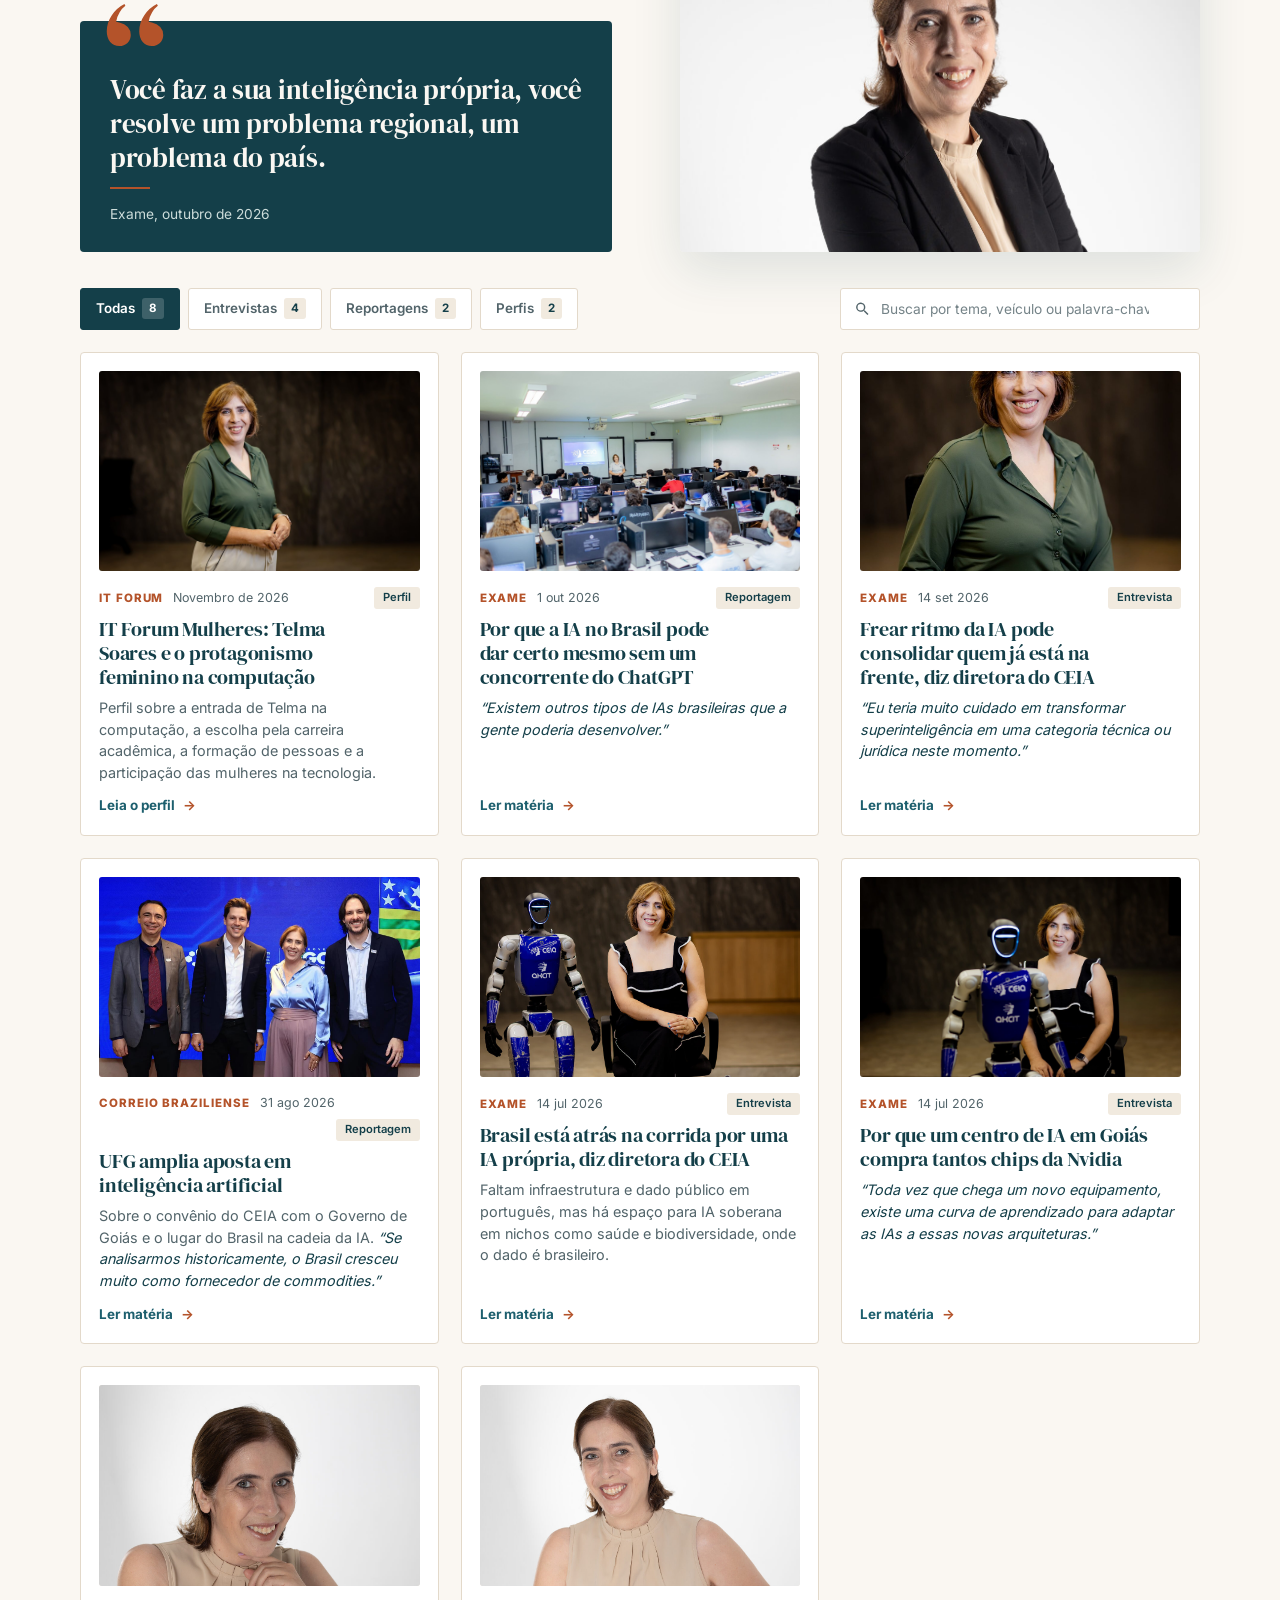
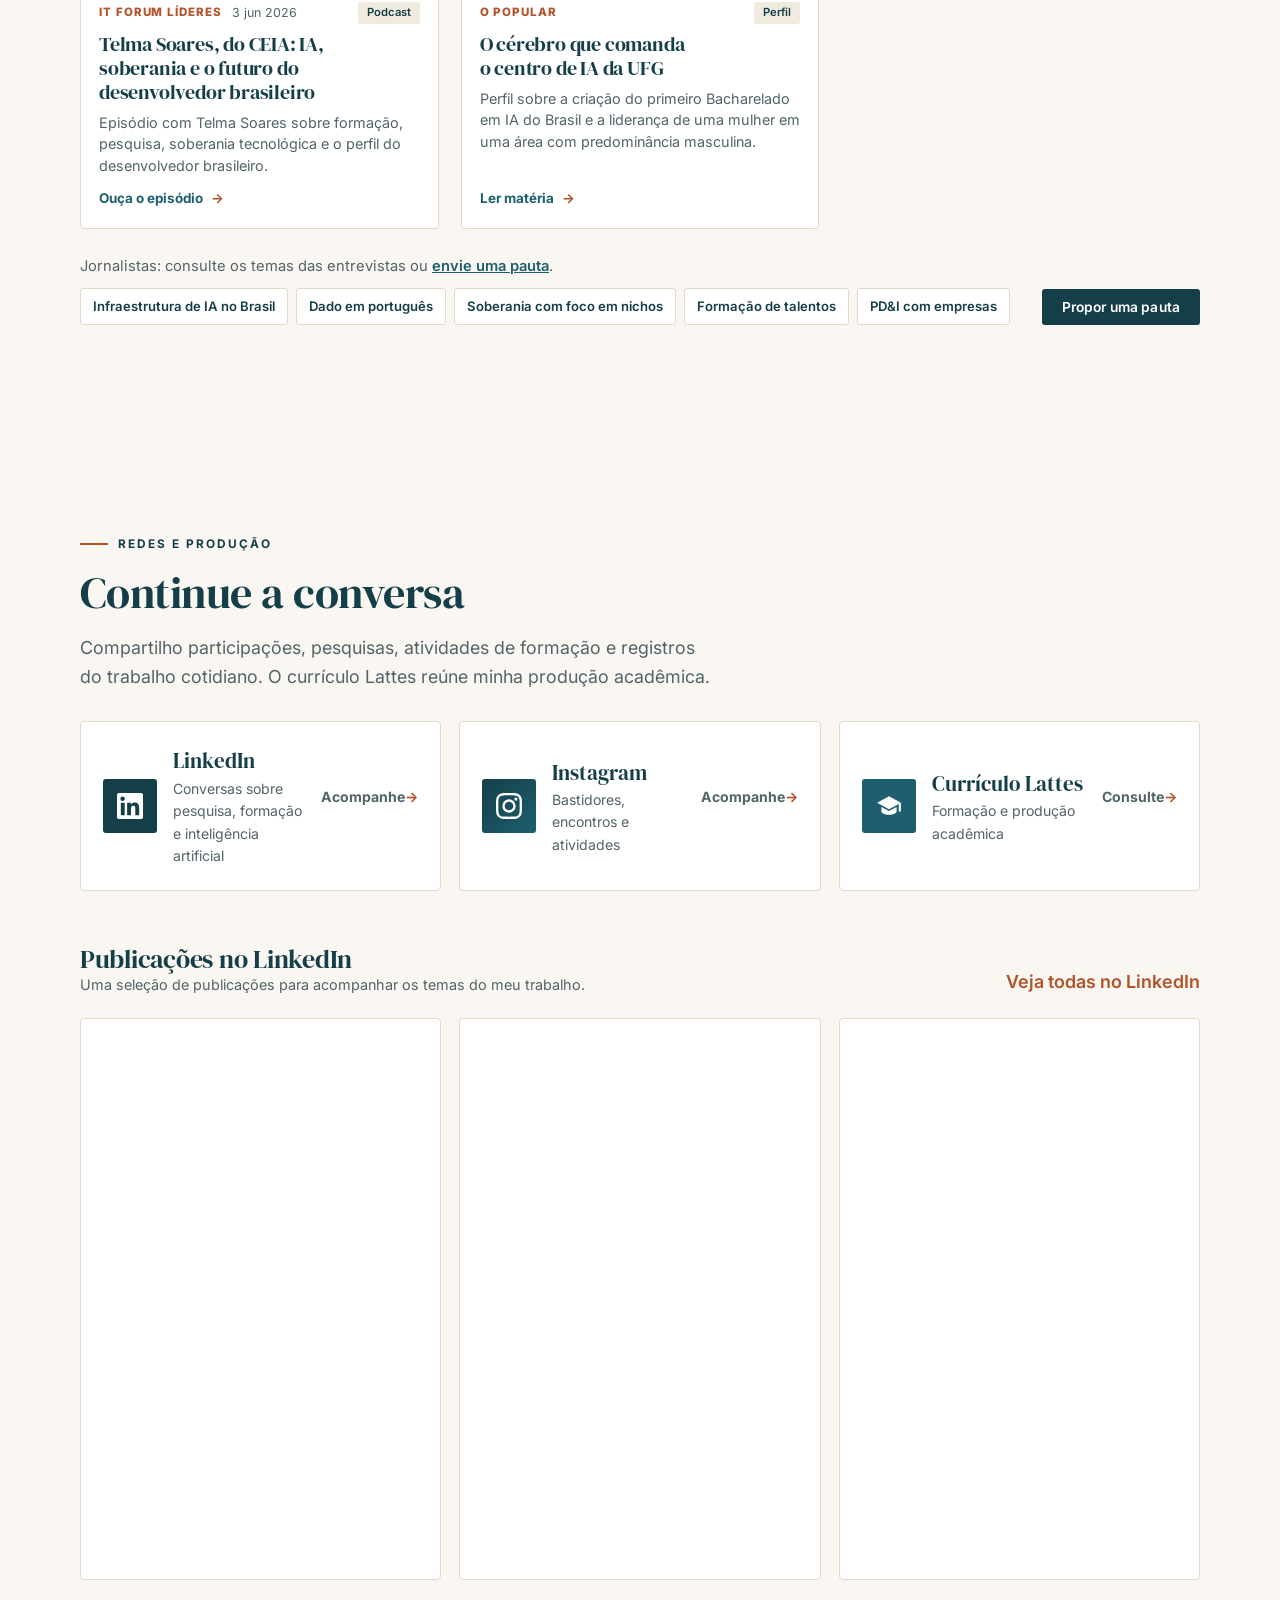
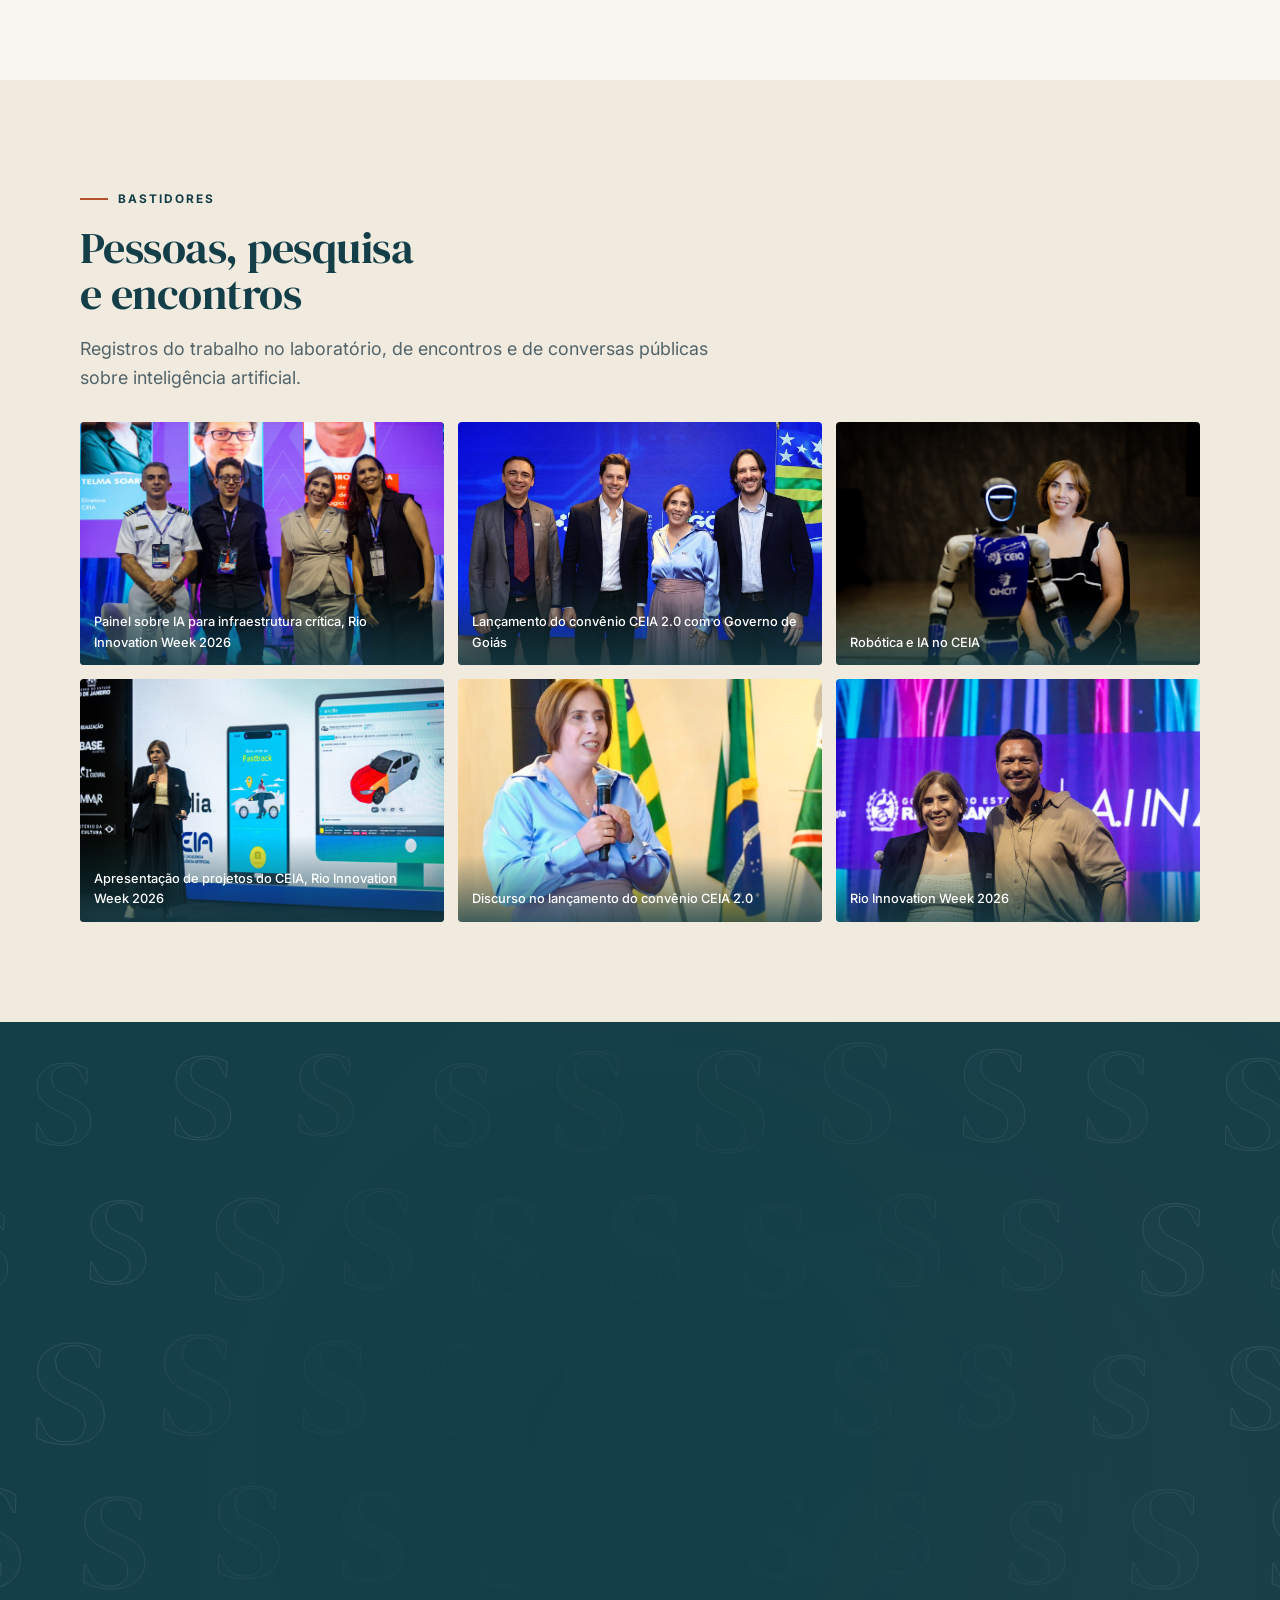
==== commit b43d93df: "Atualização editorial: trajetória, pesquisa, formação e liderança Aplica o conteúdo do pacote telma-" ====
--- a/index.html
+++ b/index.html
@@ -3,18 +3,18 @@
 <head>
 <meta charset="utf-8">
 <meta name="viewport" content="width=device-width, initial-scale=1, viewport-fit=cover">
-<title>Telma Soares | Inteligência artificial aplicada, pesquisa e formação de talentos</title>
-<meta name="description" content="Telma Woerle de Lima Soares, professora do Instituto de Informática da UFG e diretora executiva do CEIA. Projetos de PD&amp;I em inteligência artificial com empresas, formação de pesquisadores e fonte para a imprensa.">
-<meta property="og:title" content="Telma Soares | Inteligência artificial que sai do laboratório">
-<meta property="og:description" content="Professora da UFG e diretora executiva do CEIA. Mais de 150 projetos de PD&amp;I executados pelo centro, Bacharelado em IA pioneiro no Brasil e participação frequente na imprensa sobre IA no país.">
+<title>Telma Soares | Pesquisa, formação e liderança em IA</title>
+<meta name="description" content="Telma Soares, professora e pesquisadora da UFG. Trajetória, pesquisa e formação em inteligência artificial. Cofundadora e diretora executiva do CEIA.">
+<meta property="og:title" content="Telma Soares | Pesquisa, formação e liderança em IA">
+<meta property="og:description" content="Conheça minha trajetória na computação, minhas pesquisas e contribuições à formação de pessoas. Professora da UFG, cofundadora e diretora executiva do CEIA.">
 <meta property="og:type" content="website">
-<meta property="og:image" content="https://telmasoares.ia.br/assets/social/capa-compartilhamento-1200x630.png">
+<meta property="og:image" content="https://telmaw.github.io/siteTelma/assets/social/capa-compartilhamento-1200x630.png">
 <meta property="og:image:width" content="1200">
 <meta property="og:image:height" content="630">
 <meta property="og:image:alt" content="Telma Soares">
-<meta property="og:url" content="https://telmasoares.ia.br/">
+<meta property="og:url" content="https://telmaw.github.io/siteTelma/">
 <meta name="twitter:card" content="summary_large_image">
-<meta name="twitter:image" content="https://telmasoares.ia.br/assets/social/capa-compartilhamento-1200x630.png">
+<meta name="twitter:image" content="https://telmaw.github.io/siteTelma/assets/social/capa-compartilhamento-1200x630.png">
 <meta name="theme-color" content="#143F49">
 <link rel="icon" href="assets/icones/favicon.ico" sizes="48x48">
 <link rel="icon" href="assets/icones/favicon.svg" type="image/svg+xml">
@@ -493,17 +493,17 @@
 
 <header class="topo" id="cabecalho">
   <div class="wrap">
-    <a class="marca" href="#topo" aria-label="Telma Soares, início da página">
+    <a class="marca" href="#topo" aria-label="Telma Soares, início">
       <img class="assinatura" src="assets/marca/assinatura-petroleo.svg" alt="" width="168" height="22">
-      <span class="marca-desc">Inteligência artificial aplicada</span>
+      <span class="marca-desc">Pesquisa, formação e liderança em IA</span>
     </a>
     <nav class="nav" aria-label="Seções">
-      <a href="#frentes">Frentes</a>
-      <a href="#reconhecimentos">Reconhecimentos</a>
       <a href="#sobre">Trajetória</a>
+      <a href="#pesquisa">Pesquisa</a>
       <a href="#formacao">Formação</a>
-      <a href="#imprensa">Na imprensa</a>
-      <a href="#redes">Redes</a>
+      <a href="#aplicada">Ideias</a>
+      <a href="#numeros">Liderança</a>
+      <a href="#imprensa">Conversas</a>
     </nav>
     <div class="topo-acoes">
       <div class="sociais" aria-label="Perfis">
@@ -511,25 +511,25 @@
         <a href="https://www.instagram.com/telmawoerle/" target="_blank" rel="noopener" aria-label="Instagram" title="Instagram"><svg viewBox="0 0 24 24" aria-hidden="true"><path d="M12 2.16c3.2 0 3.58.01 4.85.07 1.17.05 1.8.25 2.23.41.56.22.96.48 1.38.9.42.42.68.82.9 1.38.16.42.36 1.06.41 2.23.06 1.27.07 1.65.07 4.85s-.01 3.58-.07 4.85c-.05 1.17-.25 1.8-.41 2.23-.22.56-.48.96-.9 1.38-.42.42-.82.68-1.38.9-.42.16-1.06.36-2.23.41-1.27.06-1.65.07-4.85.07s-3.58-.01-4.85-.07c-1.17-.05-1.8-.25-2.23-.41a3.8 3.8 0 0 1-1.38-.9 3.8 3.8 0 0 1-.9-1.38c-.16-.42-.36-1.06-.41-2.23-.06-1.27-.07-1.65-.07-4.85s.01-3.58.07-4.85c.05-1.17.25-1.8.41-2.23.22-.56.48-.96.9-1.38.42-.42.82-.68 1.38-.9.42-.16 1.06-.36 2.23-.41C8.42 2.17 8.8 2.16 12 2.16ZM12 0C8.74 0 8.33.01 7.05.07 5.78.13 4.9.33 4.14.63c-.79.3-1.46.72-2.12 1.38A5.87 5.87 0 0 0 .63 4.14c-.3.76-.5 1.64-.56 2.91C.01 8.33 0 8.74 0 12s.01 3.67.07 4.95c.06 1.27.26 2.15.56 2.91.3.79.72 1.46 1.39 2.13a5.87 5.87 0 0 0 2.12 1.38c.76.3 1.64.5 2.91.56C8.33 23.99 8.74 24 12 24s3.67-.01 4.95-.07c1.27-.06 2.15-.26 2.91-.56a5.87 5.87 0 0 0 2.12-1.38 5.87 5.87 0 0 0 1.39-2.13c.3-.76.5-1.64.56-2.91.06-1.28.07-1.69.07-4.95s-.01-3.67-.07-4.95c-.06-1.27-.26-2.15-.56-2.91a5.87 5.87 0 0 0-1.39-2.13A5.87 5.87 0 0 0 19.86.63c-.76-.3-1.64-.5-2.91-.56C15.67.01 15.26 0 12 0Zm0 5.84a6.16 6.16 0 1 0 0 12.32 6.16 6.16 0 0 0 0-12.32ZM12 16a4 4 0 1 1 0-8 4 4 0 0 1 0 8Zm7.85-10.4a1.44 1.44 0 1 1-2.88 0 1.44 1.44 0 0 1 2.88 0Z"/></svg></a>
         <a class="lattes-link" href="http://lattes.cnpq.br/6296363436468330" target="_blank" rel="noopener" aria-label="Currículo Lattes" title="Currículo Lattes"><svg viewBox="0 0 24 24" aria-hidden="true"><path d="M12 3 1 9l11 6 9-4.9V17h2V9L12 3Zm-7 9.9V17c0 1.7 3.1 3 7 3s7-1.3 7-3v-4.1l-7 3.8-7-3.8Z"/></svg><span>Lattes</span></a>
       </div>
-      <button class="movimento" type="button" data-telma-motion-toggle data-label-running="Pausar o movimento dos fundos" data-label-paused="Ativar o movimento dos fundos" data-label-unavailable="Fundos estáticos" aria-pressed="false" hidden>
+      <button class="movimento" type="button" data-telma-motion-toggle data-label-running="Pausar o movimento dos fundos" data-label-paused="Retomar o movimento dos fundos" data-label-unavailable="Fundos estáticos" aria-pressed="false" hidden>
         <svg class="ic-pausa" viewBox="0 0 24 24" aria-hidden="true"><path d="M7 5h3.5v14H7zM13.5 5H17v14h-3.5z"/></svg>
         <svg class="ic-play" viewBox="0 0 24 24" aria-hidden="true"><path d="M8 5v14l11-7z"/></svg>
         <span class="sr" data-telma-motion-label>Pausar o movimento dos fundos</span>
       </button>
-      <a class="btn pequeno" href="#contato">Entrar em contato</a>
+      <a class="btn pequeno" href="#contato">Contato</a>
       <button class="hamburguer" id="abre-menu" aria-label="Abrir menu" aria-expanded="false" aria-controls="menu-movel"><i></i><i></i><i></i></button>
     </div>
   </div>
 </header>
 <div class="menu-movel" id="menu-movel">
-  <a href="#frentes">Frentes</a>
-  <a href="#reconhecimentos">Reconhecimentos</a>
   <a href="#sobre">Trajetória</a>
+  <a href="#pesquisa">Pesquisa</a>
   <a href="#formacao">Formação</a>
-  <a href="#imprensa">Na imprensa</a>
-  <a href="#redes">Redes</a>
+  <a href="#aplicada">Ideias</a>
+  <a href="#numeros">Liderança</a>
+  <a href="#imprensa">Conversas</a>
   <a href="#contato">Contato</a>
-  <button class="movimento-movel" type="button" data-telma-motion-toggle data-label-running="Pausar o movimento dos fundos" data-label-paused="Ativar o movimento dos fundos" data-label-unavailable="Fundos estáticos" aria-pressed="false" hidden><span data-telma-motion-label>Pausar o movimento dos fundos</span></button>
+  <button class="movimento-movel" type="button" data-telma-motion-toggle data-label-running="Pausar o movimento dos fundos" data-label-paused="Retomar o movimento dos fundos" data-label-unavailable="Fundos estáticos" aria-pressed="false" hidden><span data-telma-motion-label>Pausar o movimento dos fundos</span></button>
 </div>
 
 <main id="topo">
@@ -537,14 +537,15 @@
   <section class="hero" data-telma-motion="signature" data-telma-surface="light" data-telma-intensity="normal">
     <div class="wrap">
       <div class="hero-texto">
-        <span class="olho anim">Telma Woerle de Lima Soares</span>
-        <h1 class="anim" data-delay="1">Inteligência artificial que sai do laboratório e chega ao <em>Brasil real</em></h1>
-        <p class="lead anim" data-delay="2">Professora do Instituto de Informática da UFG, cofundadora e diretora executiva do CEIA, o Centro de Excelência em Inteligência Artificial. Sob minha gestão, o centro já executou mais de 150 projetos de PD&amp;I com empresas e captou mais de R$ 500 milhões em cinco anos.</p>
+        <span class="olho anim">Telma Soares</span>
+        <h1 class="anim" data-delay="1">Pesquisa, formação de pessoas e liderança em <em>inteligência artificial.</em></h1>
+        <p class="lead anim" data-delay="2">Sou professora e pesquisadora da Universidade Federal de Goiás. Minha trajetória reúne pesquisa em computação, orientação de estudantes e liderança de iniciativas que aproximam ciência, educação e aplicação da inteligência artificial.</p>
+        <p class="lead anim" data-delay="2">Sou cofundadora do CEIA e diretora executiva do centro desde 2022.</p>
         <div class="acoes anim" data-delay="3">
-          <a class="btn" href="#contato">Entrar em contato</a>
-          <a class="btn vazado" href="#reconhecimentos">Ver reconhecimentos</a>
+          <a class="btn" href="#sobre">Conheça minha trajetória</a>
+          <a class="btn vazado" href="#pesquisa">Conheça minhas pesquisas</a>
         </div>
-        <p class="apoio anim" data-delay="4">Empresa, pesquisa ou imprensa: me conte em poucas palavras o que você procura e eu direciono para o time certo.</p>
+        <p class="apoio anim" data-delay="4">Pesquisa, educação, entrevistas ou projetos: encontre o contato para a sua conversa. <a class="link" href="#contato">Vamos conversar</a></p>
       </div>
       <div class="hero-foto anim" data-delay="2">
         <div class="forma">
@@ -552,219 +553,23 @@
         </div>
         <div class="selo">
           <span class="ico"><svg viewBox="0 0 24 24" aria-hidden="true"><path d="M12 2 9.5 7.2 4 8l4 3.9-.9 5.6L12 14.8l4.9 2.7-.9-5.6 4-3.9-5.5-.8L12 2Zm-4 16v4l4-1.5 4 1.5v-4l-4 1.4-4-1.4Z"/></svg></span>
-          <div><strong>1º lugar no Prêmio Embrapii</strong><span>Em 2022, entre 85 unidades, pela avaliação das empresas que contrataram projetos com o CEIA.</span></div>
+          <div><strong>Pesquisadora de Destaque</strong><span>2º lugar no Prêmio Embrapii 2025</span></div>
         </div>
       </div>
     </div>
   </section>
 
-  <div class="faixa" aria-label="Cargos e vínculos">
+  <div class="faixa" aria-label="Credenciais">
     <div class="wrap">
       <ul>
-        <li class="anim"><small>Cargo</small><b>Diretora executiva do CEIA</b><span>desde 2022; cofundadora em 2019</span></li>
-        <li class="anim" data-delay="1"><small>Docência</small><b>Professora do INF/UFG</b><span>há mais de 13 anos</span></li>
-        <li class="anim" data-delay="2"><small>Formação</small><b>Doutora pela USP</b><span>Ciências de Computação e Matemática Computacional</span></li>
-        <li class="anim" data-delay="3"><small>Honraria</small><b>Ordem do Mérito Anhanguera</b><span>Governo de Goiás, 2026</span></li>
-        <li class="anim" data-delay="4"><small>Reconhecimento</small><b>IT Forum Mulheres 2026</b><span>35 profissionais de tecnologia no país</span></li>
+        <li class="anim"><small>Docência</small><b>Professora da UFG</b><span>desde 2009</span></li>
+        <li class="anim" data-delay="1"><small>Pesquisa</small><b>Doutora pela USP</b><span>Computação e Matemática Computacional</span></li>
+        <li class="anim" data-delay="2"><small>Formação</small><b>Graduação e pós-graduação</b><span>Docência, orientação e gestão acadêmica</span></li>
+        <li class="anim" data-delay="3"><small>Liderança</small><b>Cofundadora do CEIA</b><span>Diretora executiva desde 2022</span></li>
+        <li class="anim" data-delay="4"><small>Reconhecimento</small><b>Pesquisadora de Destaque</b><span>2º lugar no Prêmio Embrapii 2025</span></li>
       </ul>
     </div>
   </div>
-
-  <div class="parceiros" aria-label="Instituições e empresas parceiras">
-    <p class="rotulo">Projetos, programas e parcerias</p>
-    <div class="marquee">
-      <ul><li>Embrapii</li><li>NVIDIA AI Nations</li><li>Google · GAIA</li><li>AI for Good · ONU</li><li>iFood</li><li>Copel Distribuição</li><li>Bancorbrás</li><li>Acordo Certo</li><li>Governo de Goiás</li><li>UFG</li></ul>
-      <ul aria-hidden="true"><li>Embrapii</li><li>NVIDIA AI Nations</li><li>Google · GAIA</li><li>AI for Good · ONU</li><li>iFood</li><li>Copel Distribuição</li><li>Bancorbrás</li><li>Acordo Certo</li><li>Governo de Goiás</li><li>UFG</li></ul>
-    </div>
-  </div>
-
-  <section class="destaques" id="destaques" aria-labelledby="destaques-titulo">
-    <div class="wrap">
-      <div class="cabeca-linha anim">
-        <div>
-          <span class="olho">Destaques recentes</span>
-          <h2 id="destaques-titulo">O que está acontecendo agora</h2>
-        </div>
-        <a class="link" href="#imprensa">Ver todas as participações</a>
-      </div>
-      <div class="grade-destaques">
-        <article class="destaque-card anim" data-delay="1">
-          <a href="https://itforum.com.br/it-forum-mulheres-2026-conheca-as-profissionais-reconhecidas-nesta-edicao/" target="_blank" rel="noopener">
-            <div class="img forma"><img src="img/itforum-mulheres-2026-card.jpg" alt="Arte da lista IT Forum Mulheres 2026, segunda edição, com retrato de Telma Soares" loading="lazy" width="1600" height="1000"></div>
-            <span class="meta"><b>Reconhecimento</b> IT Forum, outubro de 2026</span>
-            <h3>IT Forum Mulheres 2026: entre as 35 profissionais reconhecidas</h3>
-            <p>Segunda edição da lista do IT Forum, que avalia impacto no ecossistema, inovação, liderança, contribuição para diversidade e visibilidade pública.</p>
-            <span class="ir">Ver a lista no IT Forum</span>
-          </a>
-        </article>
-        <article class="destaque-card anim" data-delay="2">
-          <a href="https://exame.com/inteligencia-artificial/frear-ritmo-da-ia-pode-consolidar-quem-ja-esta-na-frente-diz-diretora-do-ceia/" target="_blank" rel="noopener">
-            <div class="img forma"><img src="img/exame-frear-ritmo-card.jpg" alt="Reprodução da reportagem da Exame: Frear ritmo da IA pode consolidar quem já está na frente, diz diretora do CEIA" loading="lazy" width="1600" height="1000"></div>
-            <span class="meta"><b>Entrevista</b> Exame, setembro de 2026</span>
-            <h3>Frear o ritmo da IA pode consolidar quem já está na frente</h3>
-            <p>Uma pausa sem fiscalização externa e sem acesso para universidades tende a concentrar a tecnologia nas empresas que já lideram.</p>
-            <span class="ir">Ler na Exame</span>
-          </a>
-        </article>
-        <article class="destaque-card anim" data-delay="3">
-          <a href="https://www.jornalopcao.com.br/ultimas-noticias/diretores-do-ceia-da-ufg-recebem-ordem-do-merito-anhanguera-apos-transformar-goias-em-polo-nacional-de-inteligencia-artificial-849704/" target="_blank" rel="noopener">
-            <div class="img forma"><img src="img/ordem-merito-anhanguera-card.jpg" alt="Telma Soares com a medalha da Ordem do Mérito Anhanguera, ao lado de outros participantes da cerimônia" loading="lazy" width="660" height="412"></div>
-            <span class="meta"><b>Reconhecimento</b> Governo de Goiás, julho de 2026</span>
-            <h3>Ordem do Mérito Anhanguera, ao lado de Anderson Soares</h3>
-            <p>A maior honraria do Estado de Goiás. Um reconhecimento que pertence a cada pesquisador, estudante, parceiro e gestor público que apostou no CEIA.</p>
-            <span class="ir">Ler a notícia</span>
-          </a>
-        </article>
-      </div>
-    </div>
-  </section>
-
-  <section class="reconhecimentos" id="reconhecimentos">
-    <div class="wrap">
-      <span class="olho anim">Reconhecimentos</span>
-      <h2 class="anim" data-delay="1">Prêmios e honrarias que validam o caminho</h2>
-      <p class="lead anim" data-delay="2">Avaliações feitas por quem contratou, por quem governa e por quem acompanha o setor de tecnologia no país.</p>
-      <div class="grade-premios">
-        <article class="premio grande anim">
-          <span class="fundo">1º</span>
-          <span class="ico"><svg viewBox="0 0 24 24" aria-hidden="true"><path d="M12 2 9.5 7.2 4 8l4 3.9-.9 5.6L12 14.8l4.9 2.7-.9-5.6 4-3.9-5.5-.8L12 2Zm-4 16v4l4-1.5 4 1.5v-4l-4 1.4-4-1.4Z"/></svg></span>
-          <span class="ano">Embrapii · 2022</span>
-          <h3>1º lugar no Prêmio Embrapii entre 85 unidades</h3>
-          <p>Ranking definido pela avaliação das próprias empresas que contrataram projetos de PD&amp;I. É a nota de quem pagou, usou e mediu o resultado.</p>
-          <span class="quem">CEIA, sob a direção executiva de Telma Soares</span>
-        </article>
-        <article class="premio anim" data-delay="1">
-          <span class="fundo">3×</span>
-          <span class="ico"><svg viewBox="0 0 24 24" aria-hidden="true"><path d="M9 21h6v-2H9v2Zm3-19a7 7 0 0 0-4 12.7V17h8v-2.3A7 7 0 0 0 12 2Zm1 10.9V15h-2v-2.1A4.98 4.98 0 0 1 7 9a5 5 0 0 1 10 0 4.98 4.98 0 0 1-3 3.9Z"/></svg></span>
-          <span class="ano">Embrapii · 2022, 2023 e 2024</span>
-          <h3>Projeto mais inovador, três anos seguidos</h3>
-          <p>Os projetos de 2022 e 2023 foram coordenados por Telma com Anderson Soares.</p>
-        </article>
-        <article class="premio anim" data-delay="2">
-          <span class="fundo">GO</span>
-          <span class="ico"><svg viewBox="0 0 24 24" aria-hidden="true"><path d="M12 2 4 6v6c0 5 3.4 9.6 8 10.8 4.6-1.2 8-5.8 8-10.8V6l-8-4Zm-1 14-3.5-3.5 1.4-1.4L11 13.2l5.1-5.1 1.4 1.4L11 16Z"/></svg></span>
-          <span class="ano">Governo de Goiás · 2026</span>
-          <h3>Ordem do Mérito Anhanguera</h3>
-          <p>A maior honraria do Estado, concedida ao lado de Anderson Soares pela transformação de Goiás em polo nacional de IA. <a class="link" href="https://www.jornalopcao.com.br/ultimas-noticias/diretores-do-ceia-da-ufg-recebem-ordem-do-merito-anhanguera-apos-transformar-goias-em-polo-nacional-de-inteligencia-artificial-849704/" target="_blank" rel="noopener">Ler a notícia</a></p>
-        </article>
-        <article class="premio anim" data-delay="3">
-          <span class="fundo">35</span>
-          <span class="ico"><svg viewBox="0 0 24 24" aria-hidden="true"><path d="M12 12a4 4 0 1 0 0-8 4 4 0 0 0 0 8Zm0 2c-3.3 0-8 1.7-8 5v1h16v-1c0-3.3-4.7-5-8-5Z"/></svg></span>
-          <span class="ano">IT Forum · 2026</span>
-          <h3>IT Forum Mulheres 2026</h3>
-          <p>Entre as 35 profissionais reconhecidas em tecnologia no Brasil por impacto, inovação, liderança e contribuição para diversidade. <a class="link" href="https://itforum.com.br/it-forum-mulheres-2026-conheca-as-profissionais-reconhecidas-nesta-edicao/" target="_blank" rel="noopener">Ver a lista</a></p>
-        </article>
-        <article class="premio anim" data-delay="4">
-          <span class="fundo">1ª</span>
-          <span class="ico"><svg viewBox="0 0 24 24" aria-hidden="true"><path d="M12 2a10 10 0 1 0 0 20 10 10 0 0 0 0-20Zm6.9 6h-3a15.7 15.7 0 0 0-1.4-3.6A8 8 0 0 1 18.9 8ZM12 4c.8 1.2 1.5 2.5 1.9 4h-3.8c.4-1.5 1.1-2.8 1.9-4ZM4.3 14a8.2 8.2 0 0 1 0-4h3.4a16.5 16.5 0 0 0 0 4H4.3Zm.8 2h3a15.7 15.7 0 0 0 1.4 3.6A8 8 0 0 1 5.1 16Zm3-8h-3a8 8 0 0 1 4.4-3.6A15.7 15.7 0 0 0 8.1 8ZM12 20c-.8-1.2-1.5-2.5-1.9-4h3.8c-.4 1.5-1.1 2.8-1.9 4Zm2.3-6H9.7a14.7 14.7 0 0 1 0-4h4.6a14.7 14.7 0 0 1 0 4Zm.2 5.6a15.7 15.7 0 0 0 1.4-3.6h3a8 8 0 0 1-4.4 3.6Zm1.8-5.6a16.5 16.5 0 0 0 0-4h3.4a8.2 8.2 0 0 1 0 4h-3.4Z"/></svg></span>
-          <span class="ano">ONU · 2026</span>
-          <h3>Primeira instituição latino-americana no AI for Good</h3>
-          <p>Os materiais de formação do CEIA entraram na plataforma global da ONU. <a class="link" href="https://www.jornalopcao.com.br/educacao/ufg-leva-cursos-de-inteligencia-artificial-para-plataforma-global-da-onu-834755/" target="_blank" rel="noopener">Ler sobre o programa</a></p>
-        </article>
-        <article class="premio anim" data-delay="5">
-          <span class="fundo">AI</span>
-          <span class="ico"><svg viewBox="0 0 24 24" aria-hidden="true"><path d="M4 4h16v12H4V4Zm2 2v8h12V6H6Zm-2 12h16v2H4v-2Z"/></svg></span>
-          <span class="ano">NVIDIA · 2024</span>
-          <h3>Programa NVIDIA AI Nations</h3>
-          <p>O AKCIT, centro de competência associado ao CEIA, foi o primeiro grupo de pesquisa da América Latina reconhecido pelo programa.</p>
-        </article>
-        <article class="premio anim" data-delay="5">
-          <span class="fundo">2020</span>
-          <span class="ico"><svg viewBox="0 0 24 24" aria-hidden="true"><path d="M12 3 1 9l11 6 9-4.9V17h2V9L12 3Zm-7 9.9V17c0 1.7 3.1 3 7 3s7-1.3 7-3v-4.1l-7 3.8-7-3.8Z"/></svg></span>
-          <span class="ano">UFG · 2020</span>
-          <h3>Primeiro Bacharelado em IA do Brasil</h3>
-          <p>Curso pioneiro, nascido de projetos de PD&amp;I com empresas, que hoje recebe alunos de todo o país.</p>
-        </article>
-      </div>
-    </div>
-  </section>
-
-  <section class="frentes" id="frentes">
-    <div class="wrap">
-      <span class="olho anim">Frentes que lidero</span>
-      <h2 class="anim" data-delay="1">Três frentes, um mesmo objetivo: IA feita no Brasil que chega às empresas</h2>
-      <p class="lead anim" data-delay="2">Cada frente tem um resultado que dá para medir. Nenhuma delas é trabalho de uma pessoa só.</p>
-      <div class="grade-frentes">
-        <article class="frente anim" data-delay="1">
-          <span class="frente-num">01</span>
-          <span class="tag">Centro de PD&amp;I</span>
-          <h3>CEIA, Centro de Excelência em Inteligência Artificial</h3>
-          <p class="metrica"><strong>+150</strong> projetos de PD&amp;I executados com empresas</p>
-          <p>Cofundei o CEIA em 2019 e sou diretora executiva desde 2022. Como Unidade Embrapii, o centro divide com a empresa o investimento em pesquisa.</p>
-          <a class="link-cta" href="#contato">Apresentar uma demanda</a>
-        </article>
-        <article class="frente anim" data-delay="2">
-          <span class="frente-num">02</span>
-          <span class="tag">Parcerias globais</span>
-          <h3>Ecossistema com big techs e organismos internacionais</h3>
-          <p class="metrica"><strong>1ª</strong> instituição latino-americana no programa AI for Good da ONU</p>
-          <p>O CEIA faz parte do programa NVIDIA AI Nations. Pesquisadores do centro lançaram com o Google o GAIA, modelo aberto em português do Brasil.</p>
-          <a class="link-cta" href="https://www.jornalopcao.com.br/educacao/ufg-leva-cursos-de-inteligencia-artificial-para-plataforma-global-da-onu-834755/" target="_blank" rel="noopener">Ler sobre o AI for Good</a>
-        </article>
-        <article class="frente anim" data-delay="3">
-          <span class="frente-num">03</span>
-          <span class="tag">Talentos</span>
-          <h3>Bacharelado em IA e Olimpíada de IA Aplicada</h3>
-          <p class="metrica"><strong>1º</strong> bacharelado em inteligência artificial do Brasil, criado em 2020</p>
-          <p>O curso nasceu de projetos de PD&amp;I com empresas e forma a equipe que hoje executa esses projetos. Na outra ponta, a Olimpíada de IA Aplicada, pela qual sou responsável, oferece R$ 420 mil em prêmios na edição de 2026.</p>
-          <a class="link-cta" href="#formacao">Ver a frente de formação</a>
-        </article>
-      </div>
-    </div>
-  </section>
-
-  <section class="numeros" id="numeros" data-telma-motion="field" data-telma-surface="dark" data-telma-intensity="quiet">
-    <div class="wrap">
-      <span class="olho anim">Em números</span>
-      <h2 class="anim" data-delay="1">O que já foi construído</h2>
-      <p class="lead anim" data-delay="2">Resultado de muitas mãos: pesquisadores, estudantes, empresas parceiras e gestores públicos que apostaram em inteligência artificial feita em Goiás.</p>
-      <div class="grade-num">
-        <div class="num anim"><strong><span data-conta="150" data-prefixo="+">+150</span></strong><span>projetos de PD&amp;I executados pelo CEIA</span></div>
-        <div class="num anim" data-delay="1"><strong><span data-conta="500" data-prefixo="+R$ " data-sufixo=" mi">+R$ 500 mi</span></strong><span>captados nos últimos 5 anos em parcerias de pesquisa, desenvolvimento e inovação</span></div>
-        <div class="num anim" data-delay="2"><strong><span data-conta="1000" data-prefixo="+">+1.000</span></strong><span>pesquisadores envolvidos nas iniciativas do CEIA</span></div>
-        <div class="num anim" data-delay="3"><strong><span data-conta="150" data-prefixo="+" data-sufixo=" mi">+150 mi</span></strong><span>de brasileiros atendidos por meio dos parceiros do CEIA</span></div>
-        <div class="num anim"><strong><span data-conta="15" data-prefixo="+">+15</span></strong><span>projetos de PD&amp;I coordenados diretamente por mim, com empresas como Acordo Certo, Bancorbrás, Copel Distribuição e iFood</span></div>
-        <div class="num anim" data-delay="1"><strong><span data-conta="20" data-prefixo="+" data-sufixo=" anos">+20 anos</span></strong><span>de trabalho com inovação, tecnologia e inteligência artificial</span></div>
-      </div>
-      <p class="nota">Números atualizados em outubro de 2026 com base nas informações institucionais do CEIA.</p>
-    </div>
-  </section>
-
-  <section class="destaque" id="aplicada">
-    <div class="wrap">
-      <figure class="foto forma-alt anim">
-        <img src="img/foto-corredor-ceia.jpg" alt="Telma Soares sorri, com a camisa polo do CEIA, em um corredor" loading="lazy" width="1067" height="1600" style="object-position:50% 30%">
-        <figcaption>Telma Soares, diretora executiva do CEIA</figcaption>
-      </figure>
-      <div>
-        <span class="olho anim">IA que sai do laboratório</span>
-        <h2 class="anim" data-delay="1">Quatro ideias sobre o CEIA que vale corrigir</h2>
-        <p class="lead anim" data-delay="2">Quem chega até nós costuma trazer uma destas impressões. Os fatos ajudam a ajustar a conversa logo no início.</p>
-        <div class="objecoes">
-          <div class="objecao anim" data-delay="1">
-            <span class="rotulos"><span class="mito">O que dizem</span></span>
-            <h3>"O CEIA é só academia."</h3>
-            <p>São mais de 150 projetos de PD&amp;I executados com empresas e mais de R$ 500 milhões captados em cinco anos, boa parte com a iniciativa privada. Aplicação prática é o dia a dia do centro.</p>
-          </div>
-          <div class="objecao anim" data-delay="2">
-            <span class="rotulos"><span class="mito">O que dizem</span></span>
-            <h3>"O CEIA só presta serviço, não faz pesquisa."</h3>
-            <p>Os projetos aplicados se sustentam em pesquisa de fato: meta-learning, aprendizado por reforço e otimização multiobjetivo com meta-heurísticas. Foi essa base que deu origem ao Bacharelado em IA.</p>
-          </div>
-          <div class="objecao anim" data-delay="3">
-            <span class="rotulos"><span class="mito">O que dizem</span></span>
-            <h3>"A empresa paga a conta inteira."</h3>
-            <p>Não. O CEIA entra como coinvestidor nos projetos de PD&amp;I que desenvolve, por meio do modelo Embrapii. Risco e investimento são compartilhados com a empresa parceira.</p>
-          </div>
-          <div class="objecao anim" data-delay="4">
-            <span class="rotulos"><span class="mito">O que dizem</span></span>
-            <h3>"Universidade pública é lenta."</h3>
-            <p>O primeiro contato chega direto a mim, e o encaminhamento para a equipe de PD&amp;I acontece a partir dessa conversa, sem intermediários.</p>
-          </div>
-        </div>
-      </div>
-    </div>
-  </section>
 
   <section class="sobre" id="sobre">
     <div class="wrap">
@@ -775,53 +580,314 @@
         <aside class="ficha anim" data-delay="1" aria-label="Currículo em síntese">
           <h3>Currículo em síntese</h3>
           <dl>
-            <div><dt>Formação</dt><dd>Doutora em Ciências de Computação e Matemática Computacional pela USP.</dd></div>
-            <div><dt>Cargos atuais</dt><dd>Diretora executiva do CEIA (desde 2022), centro que cofundou em 2019. Professora do Instituto de Informática da UFG (há mais de 13 anos).</dd></div>
-            <div><dt>Gestão acadêmica</dt><dd>Coordenadora dos Programas de Pós-Graduação Stricto Sensu do INF/UFG em três períodos (2010–2011, 2015–2019 e 2019–2021). No segundo, liderou a criação do Doutorado próprio do instituto.</dd></div>
-            <div><dt>Programas que lidera</dt><dd>Olimpíada de Inteligência Artificial Aplicada. Idealizadora do IA nas Escolas. Coordenou a Olimpíada Brasileira de Robótica em Goiás (2016–2022).</dd></div>
-            <div><dt>Projetos com empresas</dt><dd>Mais de 15 projetos de PD&amp;I coordenados diretamente, com Acordo Certo, Bancorbrás, Copel Distribuição e iFood, entre outras.</dd></div>
-            <div><dt>Linhas de pesquisa</dt><dd>Meta-learning, aprendizado por reforço, otimização multiobjetivo e meta-heurísticas.</dd></div>
+            <div><dt>Formação</dt><dd>Graduação em Ciência da Computação pela Unesp. Mestrado, doutorado e pós-doutorado pela USP.</dd></div>
+            <div><dt>Docência e pesquisa</dt><dd>Professora do Instituto de Informática da UFG desde 2009. Pesquisa em algoritmos evolutivos, aprendizado por reforço e otimização.</dd></div>
+            <div><dt>Gestão acadêmica</dt><dd>Atuação na coordenação e na vice-coordenação da pós-graduação em Ciência da Computação, com participação na criação do doutorado próprio do instituto.</dd></div>
+            <div><dt>Liderança</dt><dd>Cofundadora do CEIA, criado em 2019, e diretora executiva desde 2022.</dd></div>
           </dl>
-          <div class="cv-links">
-            <a class="chip" href="http://lattes.cnpq.br/6296363436468330" target="_blank" rel="noopener">Currículo Lattes completo</a>
-            <a class="chip" href="https://www.linkedin.com/in/telma-soares/" target="_blank" rel="noopener">LinkedIn</a>
-          </div>
         </aside>
       </div>
       <div>
         <span class="olho anim">Trajetória</span>
-        <h2 class="anim" data-delay="1">De projetos com empresas a um centro de referência em IA</h2>
-        <p class="texto-largo anim" data-delay="2">Há mais de 20 anos trabalho com inovação, tecnologia e inteligência artificial. Hoje dirijo o <a class="link" href="https://ceia.ufg.br/" target="_blank" rel="noopener">CEIA</a>, centro que nasceu de projetos de PD&amp;I com a iniciativa privada nos quais fui pesquisadora principal. A linha do tempo resume esse caminho.</p>
+        <h2 class="anim" data-delay="1">Meu caminho na computação</h2>
+        <p class="texto-largo anim" data-delay="2">Meu caminho na computação começou em 1995, em um curso técnico de processamento de dados. Mais tarde, escolhi seguir pela carreira acadêmica. Sou graduada em Ciência da Computação pela Unesp, mestre e doutora pela USP e professora da UFG desde 2009.</p>
+        <p class="texto-largo anim" data-delay="2">Minha atuação reúne pesquisa, orientação e gestão acadêmica. No mestrado, investiguei algoritmos para prever estruturas de proteínas. No doutorado, trabalhei com estruturas de dados para algoritmos aplicados a problemas de redes. Hoje, meus temas de pesquisa incluem aprendizado por reforço e otimização.</p>
+        <p class="texto-largo anim" data-delay="2">Também atuei na gestão da pós-graduação em Computação e na criação de novas oportunidades de formação. Participei da construção do Bacharelado em Inteligência Artificial da UFG e da fundação do CEIA, em 2019. Desde 2022, sou diretora executiva do centro.</p>
+        <p class="acoes-sobre anim" data-delay="3">
+          <a class="chip" href="http://lattes.cnpq.br/6296363436468330" target="_blank" rel="noopener">Currículo Lattes completo</a>
+          <a class="chip" href="https://itforum.com.br/noticias/telma-soares-mulheres-protagonismo/" target="_blank" rel="noopener">Meu perfil no IT Forum</a>
+        </p>
         <ul class="linha-tempo" id="linha-tempo">
-          <li class="anim"><b>2019</b><span>Fundamos o CEIA com Anderson Soares no Instituto de Informática da UFG, no campus Samambaia, em Goiânia.</span></li>
-          <li class="anim"><b>2020</b><span>O CEIA se torna Unidade Embrapii: empresas passam a dividir com o centro o investimento em pesquisa. No mesmo ano, começa o Bacharelado em IA, que forma a equipe dos projetos.</span></li>
-          <li class="anim"><b>2022</b><span>Assumo a direção executiva do CEIA.</span></li>
-          <li class="anim"><b>2024</b><span>Parceria com a NVIDIA no programa AI Nations.</span></li>
-          <li class="anim"><b>2025</b><span>Pesquisadores do CEIA lançam com o Google o GAIA, modelo aberto em português do Brasil.</span></li>
-          <li class="anim"><b>2026</b><span>Lançamos a pedra fundamental da sede própria do CEIA.</span></li>
+          <li class="anim"><b>1995</b><strong>Primeiro contato com a computação</strong><span>Iniciei um curso técnico de processamento de dados.</span></li>
+          <li class="anim"><b>2006</b><strong>Pesquisa em proteínas</strong><span>Defendi na USP o mestrado sobre algoritmos evolutivos para predição de estruturas de proteínas.</span></li>
+          <li class="anim"><b>2009</b><strong>Doutorado e docência na UFG</strong><span>Concluí o doutorado na USP e passei a integrar o Instituto de Informática da UFG.</span></li>
+          <li class="anim"><b>2018 e 2019</b><strong>Formação de pesquisadores</strong><span>Atuei na liderança da criação do doutorado próprio em Ciência da Computação da UFG, aprovado em 2018 e iniciado em março de 2019.</span></li>
+          <li class="anim"><b>2019</b><strong>Construção de novas iniciativas</strong><span>Participei da criação do Bacharelado em Inteligência Artificial e da fundação do CEIA. A primeira turma do bacharelado começou em 2020.</span></li>
+          <li class="anim"><b>2022</b><strong>Direção executiva</strong><span>Assumi a direção executiva do CEIA.</span></li>
+          <li class="anim"><b>2025</b><strong>Pesquisa em aprendizado por reforço</strong><span>Fui coautora de um trabalho sobre representação visual publicado na ICML, conferência internacional de aprendizado de máquina.</span></li>
         </ul>
-        <p class="anim"><a class="link" href="#reconhecimentos">Ver prêmios e honrarias</a></p>
-      </div>
+      </div>
+    </div>
+  </section>
+
+  <section class="frentes" id="frentes">
+    <div class="wrap">
+      <span class="olho anim">Contribuições</span>
+      <h2 class="anim" data-delay="1">Pesquisa, formação e liderança</h2>
+      <p class="lead anim" data-delay="2">Essas três frentes se encontram no meu trabalho: investigar problemas, orientar pessoas e participar da construção de condições para que a pesquisa aconteça.</p>
+      <div class="grade-frentes">
+        <article class="frente anim" data-delay="1">
+          <span class="frente-num">01</span>
+          <span class="tag">Pesquisa</span>
+          <h3>Investigar como os sistemas aprendem e decidem</h3>
+          <p>Trabalho com algoritmos evolutivos, aprendizado por reforço e otimização. São abordagens para explorar soluções, aprender com a interação e comparar alternativas em problemas complexos. Minha produção inclui estudos sobre proteínas, redes e representação visual para agentes de inteligência artificial.</p>
+          <a class="link-cta" href="#pesquisa">Conheça pesquisas selecionadas</a>
+        </article>
+        <article class="frente anim" data-delay="2">
+          <span class="frente-num">02</span>
+          <span class="tag">Formação</span>
+          <h3>Ensinar, orientar e abrir caminhos</h3>
+          <p>Dou aulas e oriento estudantes na UFG. Minha atuação também passou pela Olimpíada Brasileira de Robótica em Goiás, pela gestão da pós-graduação e pela construção do Bacharelado em Inteligência Artificial.</p>
+          <a class="link-cta" href="#formacao">Explore a frente de formação</a>
+        </article>
+        <article class="frente anim" data-delay="3">
+          <span class="frente-num">03</span>
+          <span class="tag">Liderança</span>
+          <h3>Construir iniciativas com outras pessoas</h3>
+          <p>Sou cofundadora e diretora executiva do CEIA. Também liderei, em 2023, a candidatura que deu origem ao AKCIT, centro de competência Embrapii em tecnologias imersivas. São iniciativas construídas com pesquisadores, estudantes, parceiros e instituições públicas.</p>
+          <a class="link-cta" href="#numeros">Conheça minha atuação no CEIA</a>
+        </article>
+      </div>
+    </div>
+  </section>
+
+  <section class="pesquisa" id="pesquisa">
+    <div class="wrap">
+      <span class="olho anim">Pesquisa</span>
+      <h2 class="anim" data-delay="1">Problemas que investigo</h2>
+      <p class="lead anim" data-delay="2">Minha pesquisa reúne algoritmos evolutivos, aprendizado por reforço e otimização. Estes trabalhos mostram alguns dos problemas que investiguei, com acesso às publicações e identificação das contribuições em coautoria.</p>
+      <div class="grade-frentes grade-pesquisa">
+        <article class="frente pesquisa-card anim" data-delay="1">
+          <span class="tag">Artigo científico · ICML · 2025</span>
+          <h3 lang="en">Sliding Puzzles Gym</h3>
+          <p class="subtitulo">Um ambiente para avaliar representação visual no aprendizado por reforço</p>
+          <p class="resumo">Trabalho em coautoria que propõe um ambiente de testes baseado em quebra-cabeças. Ele permite estudar como agentes de inteligência artificial extraem informações de imagens para tomar decisões.</p>
+          <p class="credito">Bryan Lincoln Marques de Oliveira, Luana Guedes Barros Martins, Bruno Brandão, Murilo Lopes da Luz, Telma Woerle de Lima Soares e Luckeciano Carvalho Melo.</p>
+          <a class="link-cta" href="https://proceedings.mlr.press/v267/de-oliveira25a.html" target="_blank" rel="noopener">Leia o artigo nos anais da ICML</a>
+        </article>
+        <article class="frente pesquisa-card anim" data-delay="2">
+          <span class="tag">Tese de doutorado · USP · 2009</span>
+          <h3>Estruturas de dados eficientes para algoritmos evolutivos aplicados a projeto de redes</h3>
+          <p class="resumo">Pesquisa sobre formas de representar redes para tornar algoritmos de otimização mais eficientes. A tese inclui aplicação à reconfiguração de sistemas de distribuição de energia.</p>
+          <p class="credito">Autoria: Telma Woerle de Lima Soares. Orientação: Alexandre Cláudio Botazzo Delbem.</p>
+          <a class="link-cta" href="https://teses.usp.br/teses/disponiveis/55/55134/tde-28052009-163303/pt-br.html" target="_blank" rel="noopener">Consulte a tese</a>
+        </article>
+        <article class="frente pesquisa-card anim" data-delay="3">
+          <span class="tag">Dissertação de mestrado · USP · 2006</span>
+          <h3>Algoritmos evolutivos para predição de estruturas de proteínas</h3>
+          <p class="resumo">Investigação de métodos computacionais para estimar a estrutura tridimensional de proteínas a partir de sua sequência. O trabalho utiliza algoritmos evolutivos, que exploram alternativas por sucessivas modificações e seleção de soluções.</p>
+          <p class="credito">Autoria: Telma Woerle de Lima. Orientação: Alexandre Cláudio Botazzo Delbem.</p>
+          <a class="link-cta" href="https://teses.usp.br/teses/disponiveis/55/55134/tde-30092006-110850/pt-br.html" target="_blank" rel="noopener">Consulte a dissertação</a>
+        </article>
+      </div>
+      <p class="fecho anim"><a class="link" href="http://lattes.cnpq.br/6296363436468330" target="_blank" rel="noopener">Consulte a produção acadêmica completa no Lattes</a></p>
     </div>
   </section>
 
   <section class="formacao" id="formacao" data-telma-motion="field" data-telma-surface="dark" data-telma-intensity="quiet">
     <div class="wrap">
       <div>
-        <span class="olho anim">Talento é o produto</span>
-        <h2 class="anim" data-delay="1">Formar quem vai construir a IA do país</h2>
-        <p class="lead anim" data-delay="2">Investir em bolsas é investir em pessoas. Por isso o CEIA paga bolsa a estudantes desde a graduação, dentro de projetos reais com empresas, e já trouxe de volta mais de 15 pesquisadores que trabalhavam fora do Brasil.</p>
+        <span class="olho anim">Formação de pessoas</span>
+        <h2 class="anim" data-delay="1">Ensinar, orientar e abrir caminhos</h2>
+        <p class="lead anim" data-delay="2">Minha atuação na educação reúne docência, orientação de estudantes e participação em iniciativas de formação. Esse trabalho passa pela educação básica, pela graduação e pela pós-graduação.</p>
         <ul class="pontos">
-          <li class="anim" data-delay="1"><strong>1º</strong><span>Bacharelado em Inteligência Artificial do Brasil, criado na UFG em 2020. Hoje, o curso tem alunos de estados como Bahia, Rio Grande do Sul, Roraima e Acre.</span></li>
-          <li class="anim" data-delay="2"><strong>3</strong><span>séries de e-books gratuitos do <a class="link-claro" href="https://ianasescolas.com.br/" target="_blank" rel="noopener">IA nas Escolas</a>, programa que idealizei e que o CEIA lançou em 2025: material de IA alinhado à BNCC para professores e estudantes do fundamental I e II e do ensino médio, com formação gratuita para professores.</span></li>
-          <li class="anim" data-delay="3"><strong>9º</strong><span>ano em diante: sou responsável pela Olimpíada de Inteligência Artificial Aplicada e coordenei a Olimpíada Brasileira de Robótica em Goiás de 2016 a 2022.</span></li>
+          <li class="anim" data-delay="1"><strong aria-hidden="true">01</strong><div>
+            <h3>Bacharelado em Inteligência Artificial</h3>
+            <p>Participei da construção do bacharelado da UFG, criado em 2019 e com a primeira turma iniciada em 2020. O curso reúne fundamentos de computação e matemática, métodos de IA e atividades de integração.</p>
+            <a class="link-claro" href="https://inf.ufg.br/p/44958-inteligencia-artificial" target="_blank" rel="noopener">Conheça o curso na UFG</a>
+          </div></li>
+          <li class="anim" data-delay="2"><strong aria-hidden="true">02</strong><div>
+            <h3>Pós-graduação em Ciência da Computação</h3>
+            <p>Atuei na gestão da pós-graduação do Instituto de Informática e na criação do doutorado próprio da UFG. O programa reúne pesquisa, orientação e formação de profissionais para a academia e o desenvolvimento tecnológico.</p>
+            <a class="link-claro" href="https://ppgcc.inf.ufg.br/p/35367-apresentacao?atr=pt-BR" target="_blank" rel="noopener">Conheça o programa</a>
+          </div></li>
+          <li class="anim" data-delay="3"><strong aria-hidden="true">03</strong><div>
+            <h3>Robótica e educação básica</h3>
+            <p>Coordenei a etapa goiana da Olimpíada Brasileira de Robótica. A atividade aproxima estudantes da construção de robôs, da resolução de problemas e do ambiente universitário.</p>
+            <a class="link-claro" href="https://ufg.br/n/100000-etapa-estadual-da-olimpiada-de-robotica-premia-vencedores" target="_blank" rel="noopener">Leia um registro da atividade</a>
+          </div></li>
         </ul>
+        <div class="materiais anim" data-delay="4">
+          <h3>IA nas Escolas</h3>
+          <p>Conheça os materiais e as iniciativas de formação do programa IA nas Escolas, voltado à educação básica.</p>
+          <a class="link-claro" href="https://ianasescolas.com.br/" target="_blank" rel="noopener">Acesse o IA nas Escolas</a>
+        </div>
       </div>
       <div class="mosaico-form anim" data-delay="2">
         <figure class="forma"><img src="img/foto-original-239.jpg" alt="Telma Soares orienta um estudante em laboratório de computadores do INF/UFG" loading="lazy" width="1067" height="1600"></figure>
         <figure class="forma-alt"><img src="img/foto-original-225.jpg" alt="Telma Soares em aula para turma de estudantes, com apresentação do CEIA ao fundo" loading="lazy" width="1600" height="1067"></figure>
         <figure class="forma"><img src="img/foto-original-221.jpg" alt="Telma Soares trabalha no notebook vestindo a camisa do CEIA e do INF" loading="lazy" style="object-position:60% 35%" width="1067" height="1600"></figure>
       </div>
+    </div>
+  </section>
+
+  <section class="destaque" id="aplicada">
+    <div class="wrap">
+      <figure class="foto forma-alt anim">
+        <img src="img/foto-corredor-ceia.jpg" alt="Telma Soares sorri, com a camisa polo do CEIA, em um corredor" loading="lazy" width="1067" height="1600" style="object-position:50% 30%">
+        <figcaption>Telma Soares, professora e pesquisadora da UFG</figcaption>
+      </figure>
+      <div>
+        <span class="olho anim">Ideias em conversa</span>
+        <h2 class="anim" data-delay="1">Temas que tenho levado ao debate público</h2>
+        <p class="lead anim" data-delay="2">Sínteses de entrevistas sobre pesquisa, infraestrutura, participação e inteligência artificial no Brasil. Cada tema leva à conversa em que foi desenvolvido.</p>
+        <div class="objecoes">
+          <div class="objecao anim" data-delay="1">
+            <span class="rotulos"><span class="fonte">Exame, outubro de 2026</span></span>
+            <h3>Desenvolver IA a partir de problemas brasileiros</h3>
+            <p>Saúde, biodiversidade e questões ambientais oferecem problemas e dados próprios do país. Nas entrevistas, discuto possibilidades de desenvolver soluções para essas necessidades e os limites de infraestrutura envolvidos.</p>
+            <a class="link-cta" href="https://exame.com/inteligencia-artificial/por-que-a-ia-no-brasil-pode-dar-certo-mesmo-sem-um-concorrente-do-chatgpt/" target="_blank" rel="noopener">Leia a reportagem</a>
+          </div>
+          <div class="objecao anim" data-delay="2">
+            <span class="rotulos"><span class="fonte">Exame, julho de 2026</span></span>
+            <h3>Infraestrutura e dados definem o que conseguimos pesquisar</h3>
+            <p>Treinar sistemas de inteligência artificial exige capacidade computacional e dados adequados. Na conversa com a Exame, explico como essas condições afetam o desenvolvimento de modelos no Brasil e por que o desafio varia conforme a aplicação.</p>
+            <a class="link-cta" href="https://exame.com/inteligencia-artificial/brasil-esta-atras-na-corrida-por-uma-ia-propria-diz-diretora-do-ceia/" target="_blank" rel="noopener">Leia a entrevista</a>
+          </div>
+          <div class="objecao anim" data-delay="3">
+            <span class="rotulos"><span class="fonte">Exame, setembro de 2026</span></span>
+            <h3>Avaliar riscos exige acesso para pesquisar</h3>
+            <p>No debate sobre o ritmo de desenvolvimento da IA, chamo atenção para a necessidade de auditoria independente, transparência e acesso das universidades aos sistemas. São condições para estudar riscos com participação de diferentes pesquisadores.</p>
+            <a class="link-cta" href="https://exame.com/inteligencia-artificial/frear-ritmo-da-ia-pode-consolidar-quem-ja-esta-na-frente-diz-diretora-do-ceia/" target="_blank" rel="noopener">Leia a entrevista</a>
+          </div>
+          <div class="objecao anim" data-delay="4">
+            <span class="rotulos"><span class="fonte">IT Forum Mulheres, novembro de 2026</span></span>
+            <h3>A trajetória também passa pelas pessoas formadas</h3>
+            <p>No perfil do IT Forum, retomo minha entrada na computação, a escolha pela carreira acadêmica e a importância das pessoas formadas ao longo desse caminho. A conversa também aborda a presença das mulheres na tecnologia.</p>
+            <a class="link-cta" href="https://itforum.com.br/noticias/telma-soares-mulheres-protagonismo/" target="_blank" rel="noopener">Leia o perfil</a>
+          </div>
+        </div>
+      </div>
+    </div>
+  </section>
+
+  <section class="numeros" id="numeros" data-telma-motion="field" data-telma-surface="dark" data-telma-intensity="quiet">
+    <div class="wrap">
+      <span class="olho anim">Minha atuação no CEIA</span>
+      <h2 class="anim" data-delay="1">Construção e liderança do CEIA</h2>
+      <p class="lead anim" data-delay="2">Participei da fundação do Centro de Excelência em Inteligência Artificial em 2019, na UFG, em parceria com a Fapeg. Desde 2022, atuo na direção executiva, com responsabilidades na gestão e na articulação das iniciativas do centro.</p>
+      <p class="lead anim" data-delay="2">As pesquisas, os programas e os resultados do CEIA são trabalho de muitas pessoas. Os indicadores abaixo distinguem resultados do centro e de seus parceiros dos dados da minha atuação pessoal.</p>
+      <div class="acoes anim" data-delay="3">
+        <a class="btn verde" href="https://ceia.ufg.br/" target="_blank" rel="noopener">Visite o site do CEIA</a>
+        <a class="btn vazado claro" href="#contato">Converse sobre um projeto</a>
+      </div>
+      <div class="grade-num">
+        <div class="num anim"><small>CEIA e parceiros</small><strong><span data-conta="150" data-prefixo="+">+150</span></strong><span>projetos de pesquisa, desenvolvimento e inovação executados pelo CEIA</span></div>
+        <div class="num anim" data-delay="1"><small>CEIA e parceiros</small><strong><span data-conta="500" data-prefixo="+R$ " data-sufixo=" mi">+R$ 500 mi</span></strong><span>captados em parcerias de pesquisa, desenvolvimento e inovação nos cinco anos anteriores à referência de outubro de 2026</span></div>
+        <div class="num anim" data-delay="2"><small>CEIA e parceiros</small><strong><span data-conta="1000" data-prefixo="+">+1.000</span></strong><span>pesquisadores envolvidos nas iniciativas do CEIA</span></div>
+        <div class="num anim" data-delay="3"><small>CEIA e parceiros</small><strong><span data-conta="150" data-prefixo="+" data-sufixo=" mi">+150 mi</span></strong><span>de brasileiros atendidos por meio dos parceiros do CEIA</span></div>
+        <div class="num anim"><small>Atuação pessoal</small><strong><span data-conta="15" data-prefixo="+">+15</span></strong><span>projetos de pesquisa, desenvolvimento e inovação coordenados diretamente por mim</span></div>
+        <div class="num anim" data-delay="1"><small>Atuação pessoal</small><strong><span data-conta="20" data-prefixo="+" data-sufixo=" anos">+20 anos</span></strong><span>de trabalho com inovação, tecnologia e inteligência artificial</span></div>
+      </div>
+      <p class="nota">Referência: outubro de 2026. Os indicadores do CEIA e de seus parceiros representam resultados coletivos.</p>
+    </div>
+  </section>
+
+  <div class="parceiros" aria-label="Projetos, programas e parcerias do CEIA">
+    <p class="rotulo">Projetos, programas e parcerias do CEIA</p>
+    <div class="marquee">
+      <ul><li>Embrapii</li><li>NVIDIA AI Nations</li><li>Google · GAIA</li><li>AI for Good · ONU</li><li>iFood</li><li>Copel Distribuição</li><li>Bancorbrás</li><li>Acordo Certo</li><li>Governo de Goiás</li><li>UFG</li></ul>
+      <ul aria-hidden="true"><li>Embrapii</li><li>NVIDIA AI Nations</li><li>Google · GAIA</li><li>AI for Good · ONU</li><li>iFood</li><li>Copel Distribuição</li><li>Bancorbrás</li><li>Acordo Certo</li><li>Governo de Goiás</li><li>UFG</li></ul>
+    </div>
+  </div>
+
+  <section class="reconhecimentos" id="reconhecimentos">
+    <div class="wrap">
+      <span class="olho anim">Reconhecimentos</span>
+      <h2 class="anim" data-delay="1">Distinções ao longo da trajetória</h2>
+      <p class="lead anim" data-delay="2">Reúno aqui reconhecimentos à minha atuação e a trabalhos coletivos dos quais participo. Cada registro identifica quem recebeu a distinção e a instituição responsável pela premiação.</p>
+      <h3 class="grupo-premios anim">Reconhecimentos pessoais</h3>
+      <div class="grade-premios duas">
+        <article class="premio grande anim">
+          <span class="fundo">1º</span>
+          <span class="ico"><svg viewBox="0 0 24 24" aria-hidden="true"><path d="M9 21h6v-2H9v2Zm3-19a7 7 0 0 0-4 12.7V17h8v-2.3A7 7 0 0 0 12 2Zm1 10.9V15h-2v-2.1A4.98 4.98 0 0 1 7 9a5 5 0 0 1 10 0 4.98 4.98 0 0 1-3 3.9Z"/></svg></span>
+          <span class="ano">Fapeg · Prêmio Goiano de Ciência, Tecnologia e Inovação · Edição 2024</span>
+          <h3>1º lugar em inovação para o setor público</h3>
+          <p>Reconhecimento na categoria Pesquisador Inovador, subcategoria Inovação para o setor público. A cerimônia de entrega aconteceu em fevereiro de 2025.</p>
+          <span class="quem">Premiada: Telma Woerle de Lima Soares.</span>
+          <a class="link-cta" href="https://goias.gov.br/fapeg/wp-content/uploads/sites/5/2025/02/RESULTADO_FINAL_CHAMADA_PuBLICA_FAPEG_N__27_2024.pdf" target="_blank" rel="noopener">Consulte o resultado</a>
+        </article>
+        <article class="premio anim" data-delay="1">
+          <span class="fundo">2º</span>
+          <span class="ico"><svg viewBox="0 0 24 24" aria-hidden="true"><path d="M12 2 9.5 7.2 4 8l4 3.9-.9 5.6L12 14.8l4.9 2.7-.9-5.6 4-3.9-5.5-.8L12 2Zm-4 16v4l4-1.5 4 1.5v-4l-4 1.4-4-1.4Z"/></svg></span>
+          <span class="ano">Embrapii · 2025</span>
+          <h3>2º lugar em Pesquisadora de Destaque</h3>
+          <p>Distinção na categoria Pesquisadora de Destaque do Prêmio Embrapii 2025, representando a Unidade CEIA/UFG.</p>
+          <span class="quem">Premiada: Telma Woerle de Lima Soares.</span>
+          <a class="link-cta" href="https://embrapii.org.br/premio-embrapii-2025-reconhece-destaques-na-inovacao-industrial/" target="_blank" rel="noopener">Consulte a premiação</a>
+        </article>
+        <article class="premio anim" data-delay="2">
+          <span class="fundo">2026</span>
+          <span class="ico"><svg viewBox="0 0 24 24" aria-hidden="true"><path d="M12 12a4 4 0 1 0 0-8 4 4 0 0 0 0 8Zm0 2c-3.3 0-8 1.7-8 5v1h16v-1c0-3.3-4.7-5-8-5Z"/></svg></span>
+          <span class="ano">IT Forum · 2026</span>
+          <h3>IT Forum Mulheres</h3>
+          <p>Integrei a seleção de profissionais reconhecidas pelo IT Forum Mulheres na edição de 2026.</p>
+          <span class="quem">Reconhecimento pessoal.</span>
+          <a class="link-cta" href="https://itforum.com.br/it-forum-mulheres-2026-conheca-as-profissionais-reconhecidas-nesta-edicao/" target="_blank" rel="noopener">Veja a seleção do IT Forum</a>
+        </article>
+        <article class="premio anim" data-delay="3">
+          <span class="fundo">GO</span>
+          <span class="ico"><svg viewBox="0 0 24 24" aria-hidden="true"><path d="M12 2 4 6v6c0 5 3.4 9.6 8 10.8 4.6-1.2 8-5.8 8-10.8V6l-8-4Zm-1 14-3.5-3.5 1.4-1.4L11 13.2l5.1-5.1 1.4 1.4L11 16Z"/></svg></span>
+          <span class="ano">Governo de Goiás · 2026</span>
+          <h3>Ordem do Mérito Anhanguera</h3>
+          <p>Recebi a honraria na edição de 2026, em que Anderson Soares também foi homenageado por sua atuação no CEIA.</p>
+          <span class="quem">Honraria concedida individualmente.</span>
+          <a class="link-cta" href="https://www.jornalopcao.com.br/ultimas-noticias/diretores-do-ceia-da-ufg-recebem-ordem-do-merito-anhanguera-apos-transformar-goias-em-polo-nacional-de-inteligencia-artificial-849704/" target="_blank" rel="noopener">Leia a notícia</a>
+        </article>
+      </div>
+      <h3 class="grupo-premios anim">Reconhecimentos de trabalhos coletivos</h3>
+      <div class="grade-premios duas">
+        <article class="premio anim" data-delay="1">
+          <span class="fundo">1º</span>
+          <span class="ico"><svg viewBox="0 0 24 24" aria-hidden="true"><path d="M12 2 9.5 7.2 4 8l4 3.9-.9 5.6L12 14.8l4.9 2.7-.9-5.6 4-3.9-5.5-.8L12 2Zm-4 16v4l4-1.5 4 1.5v-4l-4 1.4-4-1.4Z"/></svg></span>
+          <span class="ano">Embrapii · 2022</span>
+          <h3>Unidade mais bem avaliada pelas empresas</h3>
+          <p>O CEIA/UFG recebeu o primeiro lugar na avaliação das empresas que contrataram projetos com as Unidades Embrapii. Recebi o prêmio como diretora executiva, representando a equipe.</p>
+          <span class="quem">Reconhecimento da Unidade CEIA/UFG.</span>
+          <a class="link-cta" href="https://ufg.br/n/162070-ceia-ufg-conquista-1-lugar-no-premio-embrapii-2022-em-fortaleza" target="_blank" rel="noopener">Leia o registro da UFG</a>
+        </article>
+        <article class="premio anim" data-delay="2">
+          <span class="fundo">2024</span>
+          <span class="ico"><svg viewBox="0 0 24 24" aria-hidden="true"><path d="M9 21h6v-2H9v2Zm3-19a7 7 0 0 0-4 12.7V17h8v-2.3A7 7 0 0 0 12 2Zm1 10.9V15h-2v-2.1A4.98 4.98 0 0 1 7 9a5 5 0 0 1 10 0 4.98 4.98 0 0 1-3 3.9Z"/></svg></span>
+          <span class="ano">Embrapii · 2024</span>
+          <h3>Projeto de PD&amp;I mais inovador</h3>
+          <p>Reconhecimento a um projeto desenvolvido no CEIA. A distinção integra a trajetória coletiva de pesquisadores, estudantes e parceiros do centro.</p>
+          <span class="quem">Reconhecimento de projeto do CEIA, não prêmio pessoal.</span>
+          <a class="link-cta" href="https://if.ufg.br/n/205373-da-fisica-a-inteligencia-artificial-aprender-prever-e-controlar-o-mundo" target="_blank" rel="noopener">Consulte o registro institucional</a>
+        </article>
+      </div>
+    </div>
+  </section>
+
+  <section class="destaques" id="destaques" aria-labelledby="destaques-titulo">
+    <div class="wrap">
+      <div class="cabeca-linha anim">
+        <div>
+          <span class="olho">Em destaque</span>
+          <h2 id="destaques-titulo">Uma seleção para conhecer meu trabalho</h2>
+          <p class="lead">Um perfil, uma conversa e uma pesquisa para explorar minha trajetória e os temas com que trabalho.</p>
+        </div>
+      </div>
+      <div class="grade-destaques">
+        <article class="destaque-card anim" data-delay="1">
+          <a href="https://itforum.com.br/noticias/telma-soares-mulheres-protagonismo/" target="_blank" rel="noopener">
+            <div class="img forma"><img src="img/foto-retrato.jpg" alt="Telma Soares sorri, de camisa verde, em retrato com fundo escuro" loading="lazy" width="1400" height="933"></div>
+            <span class="meta"><b>Perfil</b> IT Forum Mulheres, novembro de 2026</span>
+            <h3>IT Forum Mulheres: Telma Soares e o protagonismo feminino na computação</h3>
+            <p>Do curso técnico iniciado em 1995 à atuação na UFG, o perfil aborda carreira acadêmica, formação de pessoas e presença feminina na tecnologia.</p>
+            <span class="ir">Leia no IT Forum</span>
+          </a>
+        </article>
+        <article class="destaque-card anim" data-delay="2">
+          <a href="https://podcasts.apple.com/us/podcast/telma-soares-do-ceia-ia-soberania-e-o-futuro-do-desenvolvedor/id1555721098?i=1000777255360" target="_blank" rel="noopener">
+            <div class="img forma"><img src="img/estudio-1921.jpg" alt="Telma Soares sorri, apoiada no encosto de uma cadeira, em retrato de estúdio" loading="lazy" width="1067" height="1600" style="object-position:50% 26%"></div>
+            <span class="meta"><b>Podcast</b> IT Forum Líderes, 3 de junho de 2026</span>
+            <h3>Telma Soares, do CEIA: IA, soberania e o futuro do desenvolvedor brasileiro</h3>
+            <p>Uma conversa sobre pesquisa, formação e o desenvolvimento da inteligência artificial no país.</p>
+            <span class="ir">Ouça o episódio</span>
+          </a>
+        </article>
+        <article class="destaque-card anim" data-delay="3">
+          <a href="https://proceedings.mlr.press/v267/de-oliveira25a.html" target="_blank" rel="noopener">
+            <div class="img forma tipografico" aria-hidden="true"><span>ICML · 2025</span><b lang="en">Sliding Puzzles Gym</b></div>
+            <span class="meta"><b>Pesquisa</b> ICML, 2025</span>
+            <h3>Aprendizado por reforço a partir de imagens</h3>
+            <p>Conheça o Sliding Puzzles Gym, trabalho em coautoria sobre a avaliação de representações visuais em agentes de inteligência artificial.</p>
+            <span class="ir">Leia o artigo</span>
+          </a>
+        </article>
+      </div>
+      <p class="fecho anim"><a class="link" href="#imprensa">Veja o arquivo de entrevistas e reportagens</a></p>
     </div>
   </section>
 
@@ -830,8 +896,8 @@
       <div class="cabeca">
         <div>
           <span class="olho anim">Na imprensa</span>
-          <h2 class="anim" data-delay="1">O que tenho dito sobre IA no Brasil</h2>
-          <p class="lead anim" data-delay="2">Entrevistas e reportagens em que falei sobre infraestrutura, dado em português, formação de talentos e projetos aplicados. Os links levam ao conteúdo original de cada veículo.</p>
+          <h2 class="anim" data-delay="1">Entrevistas, perfis e conversas</h2>
+          <p class="lead anim" data-delay="2">Participações sobre pesquisa, formação, infraestrutura e inteligência artificial no Brasil. Os links levam aos conteúdos originais de cada veículo.</p>
           <div class="citacao-grande anim" data-delay="3">
             <blockquote>Você faz a sua inteligência própria, você resolve um problema regional, um problema do país.</blockquote>
             <cite>Exame, outubro de 2026</cite>
@@ -844,19 +910,30 @@
 
       <div class="barra-imprensa anim">
         <div class="filtros" role="group" aria-label="Filtrar por tipo">
-          <button type="button" data-filtro="todos" aria-pressed="true">Todas <b>6</b></button>
-          <button type="button" data-filtro="entrevista" aria-pressed="false">Entrevistas <b>3</b></button>
+          <button type="button" data-filtro="todos" aria-pressed="true">Todas <b>8</b></button>
+          <button type="button" data-filtro="entrevista" aria-pressed="false">Entrevistas <b>4</b></button>
           <button type="button" data-filtro="reportagem" aria-pressed="false">Reportagens <b>2</b></button>
-          <button type="button" data-filtro="perfil" aria-pressed="false">Perfil <b>1</b></button>
+          <button type="button" data-filtro="perfil" aria-pressed="false">Perfis <b>2</b></button>
         </div>
         <div class="busca-imprensa" id="busca-imprensa-wrap">
           <svg viewBox="0 0 24 24" aria-hidden="true"><path d="M15.5 14h-.79l-.28-.27a6.5 6.5 0 1 0-.7.7l.27.28v.79l5 4.99L20.49 19l-4.99-5zm-6 0a4.5 4.5 0 1 1 0-9 4.5 4.5 0 0 1 0 9z"/></svg>
-          <input type="search" id="busca-imprensa-input" placeholder="Buscar por tema, veículo ou palavra-chave…" aria-label="Buscar matérias na imprensa" autocomplete="off">
+          <input type="search" id="busca-imprensa-input" placeholder="Buscar por tema, veículo ou palavra-chave…" aria-label="Buscar participações na imprensa" autocomplete="off">
           <button type="button" class="limpa-busca" id="limpa-busca-btn" aria-label="Limpar busca">×</button>
         </div>
       </div>
 
       <ul class="lista-imprensa" id="lista-imprensa">
+        <li data-tipo="perfil" data-tags="trajetória formação de talentos mulheres na tecnologia liderança carreira acadêmica processamento de dados"><a href="https://itforum.com.br/noticias/telma-soares-mulheres-protagonismo/" target="_blank" rel="noopener">
+          <div class="thumb">
+            <img src="img/foto-retrato.jpg" alt="Telma Soares sorri, de camisa verde, em retrato com fundo escuro" loading="lazy" width="1400" height="933">
+          </div>
+          <div class="corpo-imp">
+            <span class="meta"><span class="veiculo">IT Forum</span><span>Novembro de 2026</span><span class="tipo">Perfil</span></span>
+            <h3>IT Forum Mulheres: Telma Soares e o protagonismo feminino na computação</h3>
+            <p>Perfil sobre a entrada de Telma na computação, a escolha pela carreira acadêmica, a formação de pessoas e a participação das mulheres na tecnologia.</p>
+            <span class="ir">Leia o perfil</span>
+          </div>
+        </a></li>
         <li data-tipo="reportagem" data-tags="soberania com foco em nichos pdi com empresas modelos aplicados chatgpt"><a href="https://exame.com/inteligencia-artificial/por-que-a-ia-no-brasil-pode-dar-certo-mesmo-sem-um-concorrente-do-chatgpt/" target="_blank" rel="noopener">
           <div class="thumb">
             <img src="https://classic.exame.com/wp-content/uploads/2026/07/123072.jpg?ims=750x/filters:quality(85):format(webp)" onerror="this.onerror=null;this.src='img/foto-sala-aula.jpg'" alt="Reportagem da Exame sobre inteligência artificial aplicada no Brasil" loading="lazy" width="750" height="500">
@@ -912,6 +989,17 @@
             <span class="ir">Ler matéria</span>
           </div>
         </a></li>
+        <li data-tipo="entrevista" data-tags="podcast entrevista formação de talentos soberania pesquisa desenvolvedor carreira"><a href="https://podcasts.apple.com/us/podcast/telma-soares-do-ceia-ia-soberania-e-o-futuro-do-desenvolvedor/id1555721098?i=1000777255360" target="_blank" rel="noopener">
+          <div class="thumb">
+            <img src="img/estudio-1921.jpg" alt="Telma Soares sorri, apoiada no encosto de uma cadeira, em retrato de estúdio" loading="lazy" width="1067" height="1600" style="object-position:50% 26%">
+          </div>
+          <div class="corpo-imp">
+            <span class="meta"><span class="veiculo">IT Forum Líderes</span><span>3 jun 2026</span><span class="tipo">Podcast</span></span>
+            <h3>Telma Soares, do CEIA: IA, soberania e o futuro do desenvolvedor brasileiro</h3>
+            <p>Episódio com Telma Soares sobre formação, pesquisa, soberania tecnológica e o perfil do desenvolvedor brasileiro.</p>
+            <span class="ir">Ouça o episódio</span>
+          </div>
+        </a></li>
         <li data-tipo="perfil" data-tags="formação de talentos bacharelado mulheres na tecnologia liderança"><a href="https://opopular.com.br/economia/o-cerebro-que-comanda-o-centro-de-ia-da-ufg-1.3116875" target="_blank" rel="noopener">
           <div class="thumb">
             <img src="img/estudio-1910.jpg" alt="Telma Soares sorri, sentada, em retrato de estúdio" loading="lazy" width="1067" height="1600" style="object-position:50% 22%">
@@ -926,12 +1014,12 @@
       </ul>
 
       <div class="imprensa-vazio" id="imprensa-vazio" role="status">
-        Nenhuma matéria encontrada para essa busca.<br>
+        Nenhuma participação encontrada para essa busca.<br>
         <button type="button" id="limpar-imprensa">Limpar filtros e busca</button>
       </div>
 
       <div class="rodape-imprensa anim">
-        <p>Jornalistas: temas em que posso contribuir (clique para filtrar ou <a href="#contato" style="color:var(--azul);font-weight:600">envie uma pauta</a>).</p>
+        <p>Jornalistas: consulte os temas das entrevistas ou <a href="#contato" style="color:var(--azul);font-weight:600">envie uma pauta</a>.</p>
         <ul class="temas-imprensa temas" aria-label="Temas para a imprensa">
           <li data-busca="Infraestrutura de IA no Brasil">Infraestrutura de IA no Brasil</li><li data-busca="Dado em português">Dado em português</li><li data-busca="Soberania com foco em nichos">Soberania com foco em nichos</li><li data-busca="Formação de talentos">Formação de talentos</li><li data-busca="PD&amp;I com empresas">PD&amp;I com empresas</li>
         </ul>
@@ -942,33 +1030,33 @@
 
   <section class="redes-sec" id="redes">
     <div class="wrap">
-      <span class="olho anim">Redes</span>
-      <h2 class="anim" data-delay="1">Acompanhe o que sai do laboratório, em tempo real</h2>
-      <p class="lead anim" data-delay="2">Atualizações sobre o CEIA, bastidores de projetos e opiniões sobre IA no Brasil. O LinkedIn é o canal principal.</p>
+      <span class="olho anim">Redes e produção</span>
+      <h2 class="anim" data-delay="1">Continue a conversa</h2>
+      <p class="lead anim" data-delay="2">Compartilho participações, pesquisas, atividades de formação e registros do trabalho cotidiano. O currículo Lattes reúne minha produção acadêmica.</p>
       <div class="grade-redes">
         <a class="rede anim" data-delay="1" href="https://www.linkedin.com/in/telma-soares/" target="_blank" rel="noopener">
           <span class="ico"><svg viewBox="0 0 24 24" aria-hidden="true"><path d="M20.45 20.45h-3.56v-5.57c0-1.33-.02-3.04-1.85-3.04-1.85 0-2.14 1.45-2.14 2.94v5.67H9.35V9h3.42v1.56h.05a3.75 3.75 0 0 1 3.37-1.85c3.6 0 4.27 2.37 4.27 5.46v6.28ZM5.34 7.43a2.07 2.07 0 1 1 0-4.13 2.07 2.07 0 0 1 0 4.13Zm1.78 13.02H3.55V9h3.57v11.45ZM22.22 0H1.77C.79 0 0 .77 0 1.72v20.55C0 23.23.79 24 1.77 24h20.45c.98 0 1.78-.77 1.78-1.73V1.72C24 .77 23.2 0 22.22 0Z"/></svg></span>
-          <span><b>LinkedIn</b><span>Análises e novidades do CEIA</span></span>
-          <span class="ir">Seguir</span>
+          <span><b>LinkedIn</b><span>Conversas sobre pesquisa, formação e inteligência artificial</span></span>
+          <span class="ir">Acompanhe</span>
         </a>
         <a class="rede ig anim" data-delay="2" href="https://www.instagram.com/telmawoerle/" target="_blank" rel="noopener">
           <span class="ico"><svg viewBox="0 0 24 24" aria-hidden="true"><path d="M12 2.16c3.2 0 3.58.01 4.85.07 1.17.05 1.8.25 2.23.41.56.22.96.48 1.38.9.42.42.68.82.9 1.38.16.42.36 1.06.41 2.23.06 1.27.07 1.65.07 4.85s-.01 3.58-.07 4.85c-.05 1.17-.25 1.8-.41 2.23-.22.56-.48.96-.9 1.38-.42.42-.82.68-1.38.9-.42.16-1.06.36-2.23.41-1.27.06-1.65.07-4.85.07s-3.58-.01-4.85-.07c-1.17-.05-1.8-.25-2.23-.41a3.8 3.8 0 0 1-1.38-.9 3.8 3.8 0 0 1-.9-1.38c-.16-.42-.36-1.06-.41-2.23-.06-1.27-.07-1.65-.07-4.85s.01-3.58.07-4.85c.05-1.17.25-1.8.41-2.23.22-.56.48-.96.9-1.38.42-.42.82-.68 1.38-.9.42-.16 1.06-.36 2.23-.41C8.42 2.17 8.8 2.16 12 2.16ZM12 0C8.74 0 8.33.01 7.05.07 5.78.13 4.9.33 4.14.63c-.79.3-1.46.72-2.12 1.38A5.87 5.87 0 0 0 .63 4.14c-.3.76-.5 1.64-.56 2.91C.01 8.33 0 8.74 0 12s.01 3.67.07 4.95c.06 1.27.26 2.15.56 2.91.3.79.72 1.46 1.39 2.13a5.87 5.87 0 0 0 2.12 1.38c.76.3 1.64.5 2.91.56C8.33 23.99 8.74 24 12 24s3.67-.01 4.95-.07c1.27-.06 2.15-.26 2.91-.56a5.87 5.87 0 0 0 2.12-1.38 5.87 5.87 0 0 0 1.39-2.13c.3-.76.5-1.64.56-2.91.06-1.28.07-1.69.07-4.95s-.01-3.67-.07-4.95c-.06-1.27-.26-2.15-.56-2.91a5.87 5.87 0 0 0-1.39-2.13A5.87 5.87 0 0 0 19.86.63c-.76-.3-1.64-.5-2.91-.56C15.67.01 15.26 0 12 0Zm0 5.84a6.16 6.16 0 1 0 0 12.32 6.16 6.16 0 0 0 0-12.32ZM12 16a4 4 0 1 1 0-8 4 4 0 0 1 0 8Zm7.85-10.4a1.44 1.44 0 1 1-2.88 0 1.44 1.44 0 0 1 2.88 0Z"/></svg></span>
-          <span><b>Instagram</b><span>Bastidores, eventos e laboratório</span></span>
-          <span class="ir">Seguir</span>
+          <span><b>Instagram</b><span>Bastidores, encontros e atividades</span></span>
+          <span class="ir">Acompanhe</span>
         </a>
         <a class="rede lt anim" data-delay="3" href="http://lattes.cnpq.br/6296363436468330" target="_blank" rel="noopener">
           <span class="ico"><svg viewBox="0 0 24 24" aria-hidden="true"><path d="M12 3 1 9l11 6 9-4.9V17h2V9L12 3Zm-7 9.9V17c0 1.7 3.1 3 7 3s7-1.3 7-3v-4.1l-7 3.8-7-3.8Z"/></svg></span>
-          <span><b>Currículo Lattes</b><span>Produção acadêmica completa</span></span>
-          <span class="ir">Abrir</span>
+          <span><b>Currículo Lattes</b><span>Formação e produção acadêmica</span></span>
+          <span class="ir">Consulte</span>
         </a>
       </div>
 
       <div class="feed-cabeca anim">
         <div>
-          <h3>Últimas publicações no LinkedIn</h3>
-          <p>Atualizadas a partir do arquivo <code>posts.json</code> do site.</p>
+          <h3>Publicações no LinkedIn</h3>
+          <p>Uma seleção de publicações para acompanhar os temas do meu trabalho.</p>
         </div>
-        <a class="link" href="https://www.linkedin.com/in/telma-soares/recent-activity/all/" target="_blank" rel="noopener">Ver todas no LinkedIn</a>
+        <a class="link" href="https://www.linkedin.com/in/telma-soares/recent-activity/all/" target="_blank" rel="noopener">Veja todas no LinkedIn</a>
       </div>
       <div class="feed" id="feed-linkedin" aria-live="polite">
         <p class="vazio">Carregando publicações…</p>
@@ -979,8 +1067,8 @@
   <section class="galeria" id="bastidores">
     <div class="wrap">
       <span class="olho anim">Bastidores</span>
-      <h2 class="anim" data-delay="1">Do laboratório ao palco</h2>
-      <p class="lead anim" data-delay="2">Palco, gestão pública e laboratório. O trabalho acontece nesses lugares, quase sempre com outras pessoas no enquadramento.</p>
+      <h2 class="anim" data-delay="1">Pessoas, pesquisa e encontros</h2>
+      <p class="lead anim" data-delay="2">Registros do trabalho no laboratório, de encontros e de conversas públicas sobre inteligência artificial.</p>
       <div class="mosaico" id="mosaico">
         <figure class="forma anim" data-delay="1"><img src="img/foto-evento-4.jpg" alt="Telma Soares com os demais participantes do painel sobre IA para infraestrutura crítica, no palco da Rio Innovation Week" loading="lazy" width="1600" height="1067"><figcaption>Painel sobre IA para infraestrutura crítica, Rio Innovation Week 2026</figcaption></figure>
         <figure class="forma anim" data-delay="2"><img src="img/foto-grupo-2.jpg" alt="Telma Soares com gestores públicos no lançamento do convênio CEIA 2.0 com o Governo de Goiás" loading="lazy" width="1280" height="854"><figcaption>Lançamento do convênio CEIA 2.0 com o Governo de Goiás</figcaption></figure>
@@ -995,29 +1083,36 @@
   <section class="cta" id="contato" data-telma-motion="field" data-telma-surface="dark" data-telma-intensity="normal">
     <div class="wrap">
       <span class="olho anim">Contato</span>
-      <h2 class="anim" data-delay="1">Me conte o que você procura</h2>
-      <p class="lead anim" data-delay="2">A conversa começa com uma mensagem curta: quem é você, de onde fala e o que precisa. A partir dela, eu direciono para o time certo.</p>
+      <h2 class="anim" data-delay="1">Vamos conversar</h2>
+      <p class="lead anim" data-delay="2">Apresente o assunto e o contexto da conversa. Para projetos e oportunidades no CEIA, use os encaminhamentos específicos abaixo.</p>
       <div class="caminhos">
         <article class="caminho anim" data-delay="1">
-          <span class="tag">Empresas</span>
-          <h3>Projeto de PD&amp;I com o CEIA</h3>
-          <p>Equipe de PD&amp;I ou reunião direta comigo, conforme o porte e a demanda. O CEIA entra como coinvestidor pelo modelo Embrapii.</p>
-          <a class="btn whats" href="https://wa.me/5562981008111?text=Ol%C3%A1%2C%20Telma.%20Falo%20em%20nome%20de%20uma%20empresa%20e%20quero%20avaliar%20um%20projeto%20de%20PD%26I%20em%20intelig%C3%AAncia%20artificial%20com%20o%20CEIA." target="_blank" rel="noopener">
+          <span class="tag">Conversas públicas</span>
+          <h3>Entrevistas, palestras e debates</h3>
+          <p>Informe o assunto, o público e a data. Para entrevistas, inclua também o veículo e o prazo da pauta.</p>
+          <a class="btn whats" href="https://wa.me/5562981008111?text=Ol%C3%A1%2C%20Telma.%20Gostaria%20de%20apresentar%20um%20convite%20para%20entrevista%2C%20palestra%20ou%20debate." target="_blank" rel="noopener">
             <svg viewBox="0 0 24 24" aria-hidden="true"><path d="M12.04 2C6.58 2 2.13 6.45 2.13 11.91c0 1.75.46 3.45 1.32 4.95L2 22l5.25-1.38a9.87 9.87 0 0 0 4.79 1.22h.01c5.46 0 9.91-4.45 9.91-9.91 0-2.65-1.03-5.14-2.9-7.01A9.82 9.82 0 0 0 12.04 2Zm0 18.02h-.01a8.2 8.2 0 0 1-4.19-1.15l-.3-.18-3.11.82.83-3.04-.2-.31a8.17 8.17 0 0 1-1.26-4.35c0-4.54 3.7-8.24 8.25-8.24 2.2 0 4.27.86 5.83 2.42a8.19 8.19 0 0 1 2.41 5.83c0 4.54-3.7 8.2-8.25 8.2Zm4.52-6.16c-.25-.12-1.47-.72-1.69-.81-.23-.08-.39-.12-.56.13-.16.24-.64.8-.78.97-.14.16-.29.18-.54.06-.25-.12-1.05-.39-1.99-1.23-.74-.66-1.23-1.47-1.38-1.72-.14-.25-.01-.38.11-.5.11-.11.25-.29.37-.43.13-.15.17-.25.25-.41.08-.17.04-.31-.02-.43-.06-.12-.56-1.34-.76-1.84-.2-.48-.4-.41-.56-.42h-.48c-.17 0-.43.06-.66.31-.23.25-.86.85-.86 2.07 0 1.22.89 2.4 1.01 2.56.12.17 1.74 2.66 4.22 3.73.59.25 1.05.4 1.41.52.59.19 1.13.16 1.56.1.48-.07 1.47-.6 1.68-1.19.21-.58.21-1.08.14-1.19-.06-.11-.22-.17-.47-.29Z"/></svg>
-            Apresentar uma demanda
+            Envie um convite ou uma pauta
           </a>
         </article>
         <article class="caminho anim" data-delay="2">
-          <span class="tag">Pesquisadores</span>
-          <h3>Trabalhar no CEIA</h3>
-          <p>Bolsas desde a graduação, dentro de projetos reais com empresas. O caminho é o banco de talentos do Portal CEIA e a gestão de RH.</p>
-          <a class="btn verde" href="https://portal.ceia.inf.ufg.br/banco-de-talentos" target="_blank" rel="noopener">Entrar no banco de talentos</a>
+          <span class="tag">Colaboração acadêmica</span>
+          <h3>Pesquisa e formação</h3>
+          <p>Apresente sua instituição, o tema e a proposta que gostaria de discutir sobre pesquisa, ensino ou formação de pessoas.</p>
+          <a class="btn verde" href="https://wa.me/5562981008111?text=Ol%C3%A1%2C%20Telma.%20Gostaria%20de%20apresentar%20uma%20proposta%20relacionada%20a%20pesquisa%20ou%20forma%C3%A7%C3%A3o." target="_blank" rel="noopener">
+            <svg viewBox="0 0 24 24" aria-hidden="true"><path d="M12.04 2C6.58 2 2.13 6.45 2.13 11.91c0 1.75.46 3.45 1.32 4.95L2 22l5.25-1.38a9.87 9.87 0 0 0 4.79 1.22h.01c5.46 0 9.91-4.45 9.91-9.91 0-2.65-1.03-5.14-2.9-7.01A9.82 9.82 0 0 0 12.04 2Zm0 18.02h-.01a8.2 8.2 0 0 1-4.19-1.15l-.3-.18-3.11.82.83-3.04-.2-.31a8.17 8.17 0 0 1-1.26-4.35c0-4.54 3.7-8.24 8.25-8.24 2.2 0 4.27.86 5.83 2.42a8.19 8.19 0 0 1 2.41 5.83c0 4.54-3.7 8.2-8.25 8.2Zm4.52-6.16c-.25-.12-1.47-.72-1.69-.81-.23-.08-.39-.12-.56.13-.16.24-.64.8-.78.97-.14.16-.29.18-.54.06-.25-.12-1.05-.39-1.99-1.23-.74-.66-1.23-1.47-1.38-1.72-.14-.25-.01-.38.11-.5.11-.11.25-.29.37-.43.13-.15.17-.25.25-.41.08-.17.04-.31-.02-.43-.06-.12-.56-1.34-.76-1.84-.2-.48-.4-.41-.56-.42h-.48c-.17 0-.43.06-.66.31-.23.25-.86.85-.86 2.07 0 1.22.89 2.4 1.01 2.56.12.17 1.74 2.66 4.22 3.73.59.25 1.05.4 1.41.52.59.19 1.13.16 1.56.1.48-.07 1.47-.6 1.68-1.19.21-.58.21-1.08.14-1.19-.06-.11-.22-.17-.47-.29Z"/></svg>
+            Converse sobre pesquisa ou formação
+          </a>
         </article>
         <article class="caminho anim" data-delay="3">
-          <span class="tag">Imprensa</span>
-          <h3>Entrevista ou pauta sobre IA</h3>
-          <p>Infraestrutura de IA, dado em português, soberania em nichos, formação de talentos e PD&amp;I com empresas. Agenda e materiais com a assessoria do CEIA.</p>
-          <a class="btn vazado claro" href="https://wa.me/5562981008111?text=Ol%C3%A1%2C%20Telma.%20Sou%20jornalista%20e%20gostaria%20de%20agendar%20uma%20entrevista%20sobre%20intelig%C3%AAncia%20artificial." target="_blank" rel="noopener">Propor uma pauta</a>
+          <span class="tag">Encaminhamentos institucionais</span>
+          <h3>Projetos e oportunidades no CEIA</h3>
+          <p>Para uma demanda de projeto, apresente a organização, o problema e o contexto. Para oportunidades nas equipes do centro, consulte o banco de talentos.</p>
+          <a class="btn vazado claro" href="https://wa.me/5562981008111?text=Ol%C3%A1%2C%20Telma.%20Gostaria%20de%20apresentar%20uma%20demanda%20de%20projeto%20de%20intelig%C3%AAncia%20artificial%20ao%20CEIA." target="_blank" rel="noopener">
+            <svg viewBox="0 0 24 24" aria-hidden="true"><path d="M12.04 2C6.58 2 2.13 6.45 2.13 11.91c0 1.75.46 3.45 1.32 4.95L2 22l5.25-1.38a9.87 9.87 0 0 0 4.79 1.22h.01c5.46 0 9.91-4.45 9.91-9.91 0-2.65-1.03-5.14-2.9-7.01A9.82 9.82 0 0 0 12.04 2Zm0 18.02h-.01a8.2 8.2 0 0 1-4.19-1.15l-.3-.18-3.11.82.83-3.04-.2-.31a8.17 8.17 0 0 1-1.26-4.35c0-4.54 3.7-8.24 8.25-8.24 2.2 0 4.27.86 5.83 2.42a8.19 8.19 0 0 1 2.41 5.83c0 4.54-3.7 8.2-8.25 8.2Zm4.52-6.16c-.25-.12-1.47-.72-1.69-.81-.23-.08-.39-.12-.56.13-.16.24-.64.8-.78.97-.14.16-.29.18-.54.06-.25-.12-1.05-.39-1.99-1.23-.74-.66-1.23-1.47-1.38-1.72-.14-.25-.01-.38.11-.5.11-.11.25-.29.37-.43.13-.15.17-.25.25-.41.08-.17.04-.31-.02-.43-.06-.12-.56-1.34-.76-1.84-.2-.48-.4-.41-.56-.42h-.48c-.17 0-.43.06-.66.31-.23.25-.86.85-.86 2.07 0 1.22.89 2.4 1.01 2.56.12.17 1.74 2.66 4.22 3.73.59.25 1.05.4 1.41.52.59.19 1.13.16 1.56.1.48-.07 1.47-.6 1.68-1.19.21-.58.21-1.08.14-1.19-.06-.11-.22-.17-.47-.29Z"/></svg>
+            Apresente uma demanda ao CEIA
+          </a>
+          <a class="btn vazado claro" href="https://portal.ceia.inf.ufg.br/banco-de-talentos" target="_blank" rel="noopener">Consulte o banco de talentos</a>
         </article>
       </div>
       <div class="sociais-cta anim">
@@ -1027,7 +1122,7 @@
           <a href="https://www.instagram.com/telmawoerle/" target="_blank" rel="noopener" aria-label="Instagram" title="Instagram"><svg viewBox="0 0 24 24" aria-hidden="true"><path d="M12 2.16c3.2 0 3.58.01 4.85.07 1.17.05 1.8.25 2.23.41.56.22.96.48 1.38.9.42.42.68.82.9 1.38.16.42.36 1.06.41 2.23.06 1.27.07 1.65.07 4.85s-.01 3.58-.07 4.85c-.05 1.17-.25 1.8-.41 2.23-.22.56-.48.96-.9 1.38-.42.42-.82.68-1.38.9-.42.16-1.06.36-2.23.41-1.27.06-1.65.07-4.85.07s-3.58-.01-4.85-.07c-1.17-.05-1.8-.25-2.23-.41a3.8 3.8 0 0 1-1.38-.9 3.8 3.8 0 0 1-.9-1.38c-.16-.42-.36-1.06-.41-2.23-.06-1.27-.07-1.65-.07-4.85s.01-3.58.07-4.85c.05-1.17.25-1.8.41-2.23.22-.56.48-.96.9-1.38.42-.42.82-.68 1.38-.9.42-.16 1.06-.36 2.23-.41C8.42 2.17 8.8 2.16 12 2.16ZM12 0C8.74 0 8.33.01 7.05.07 5.78.13 4.9.33 4.14.63c-.79.3-1.46.72-2.12 1.38A5.87 5.87 0 0 0 .63 4.14c-.3.76-.5 1.64-.56 2.91C.01 8.33 0 8.74 0 12s.01 3.67.07 4.95c.06 1.27.26 2.15.56 2.91.3.79.72 1.46 1.39 2.13a5.87 5.87 0 0 0 2.12 1.38c.76.3 1.64.5 2.91.56C8.33 23.99 8.74 24 12 24s3.67-.01 4.95-.07c1.27-.06 2.15-.26 2.91-.56a5.87 5.87 0 0 0 2.12-1.38 5.87 5.87 0 0 0 1.39-2.13c.3-.76.5-1.64.56-2.91.06-1.28.07-1.69.07-4.95s-.01-3.67-.07-4.95c-.06-1.27-.26-2.15-.56-2.91a5.87 5.87 0 0 0-1.39-2.13A5.87 5.87 0 0 0 19.86.63c-.76-.3-1.64-.5-2.91-.56C15.67.01 15.26 0 12 0Zm0 5.84a6.16 6.16 0 1 0 0 12.32 6.16 6.16 0 0 0 0-12.32ZM12 16a4 4 0 1 1 0-8 4 4 0 0 1 0 8Zm7.85-10.4a1.44 1.44 0 1 1-2.88 0 1.44 1.44 0 0 1 2.88 0Z"/></svg></a>
           <a class="lattes-link" href="http://lattes.cnpq.br/6296363436468330" target="_blank" rel="noopener" aria-label="Currículo Lattes" title="Currículo Lattes"><svg viewBox="0 0 24 24" aria-hidden="true"><path d="M12 3 1 9l11 6 9-4.9V17h2V9L12 3Zm-7 9.9V17c0 1.7 3.1 3 7 3s7-1.3 7-3v-4.1l-7 3.8-7-3.8Z"/></svg><span>Lattes</span></a>
         </div>
-        <span>WhatsApp (62) 98100-8111</span>
+        <span>WhatsApp: (62) 98100-8111</span>
       </div>
     </div>
   </section>
@@ -1039,7 +1134,7 @@
     <div class="rodape-grid">
       <div>
         <div class="rodape-marca"><img class="assinatura" src="assets/marca/assinatura-marfim.svg" alt="Telma Soares" width="198" height="26" loading="lazy"></div>
-        <p>Telma Woerle de Lima Soares. Professora do Instituto de Informática da Universidade Federal de Goiás e diretora executiva do CEIA, Centro de Excelência em Inteligência Artificial.</p>
+        <p>Telma Woerle de Lima Soares. Professora e pesquisadora do Instituto de Informática da UFG. Cofundadora do CEIA e diretora executiva desde 2022.</p>
         <p><a href="#contato">Entrar em contato</a></p>
       </div>
       <div>
@@ -1047,12 +1142,12 @@
         <p><a href="https://www.linkedin.com/in/telma-soares/" target="_blank" rel="noopener">LinkedIn</a></p>
         <p><a href="https://www.instagram.com/telmawoerle/" target="_blank" rel="noopener">Instagram</a></p>
         <p><a href="http://lattes.cnpq.br/6296363436468330" target="_blank" rel="noopener">Currículo Lattes</a></p>
-        <p><a href="https://portal.ceia.inf.ufg.br/banco-de-talentos" target="_blank" rel="noopener">Banco de talentos do CEIA</a></p>
       </div>
       <div>
-        <h4>CEIA UFG</h4>
+        <h4>CEIA/UFG</h4>
         <img class="logo-ceia" src="img/logo-ceia-branco.png" alt="CEIA, Centro de Excelência em Inteligência Artificial" loading="lazy" width="800" height="450">
         <p><a href="https://ceia.ufg.br/" target="_blank" rel="noopener">ceia.ufg.br</a></p>
+        <p><a href="https://portal.ceia.inf.ufg.br/banco-de-talentos" target="_blank" rel="noopener">Banco de talentos do CEIA</a></p>
         <div class="redes">
           <a href="https://www.linkedin.com/company/centrodeexcelenciaemia" target="_blank" rel="noopener" aria-label="LinkedIn do CEIA" title="LinkedIn do CEIA"><svg viewBox="0 0 24 24" aria-hidden="true"><path d="M20.45 20.45h-3.56v-5.57c0-1.33-.02-3.04-1.85-3.04-1.85 0-2.14 1.45-2.14 2.94v5.67H9.35V9h3.42v1.56h.05a3.75 3.75 0 0 1 3.37-1.85c3.6 0 4.27 2.37 4.27 5.46v6.28ZM5.34 7.43a2.07 2.07 0 1 1 0-4.13 2.07 2.07 0 0 1 0 4.13Zm1.78 13.02H3.55V9h3.57v11.45ZM22.22 0H1.77C.79 0 0 .77 0 1.72v20.55C0 23.23.79 24 1.77 24h20.45c.98 0 1.78-.77 1.78-1.73V1.72C24 .77 23.2 0 22.22 0Z"/></svg></a>
           <a href="https://www.instagram.com/ceiaufg/" target="_blank" rel="noopener" aria-label="Instagram do CEIA" title="Instagram do CEIA"><svg viewBox="0 0 24 24" aria-hidden="true"><path d="M12 2.16c3.2 0 3.58.01 4.85.07 1.17.05 1.8.25 2.23.41.56.22.96.48 1.38.9.42.42.68.82.9 1.38.16.42.36 1.06.41 2.23.06 1.27.07 1.65.07 4.85s-.01 3.58-.07 4.85c-.05 1.17-.25 1.8-.41 2.23-.22.56-.48.96-.9 1.38-.42.42-.82.68-1.38.9-.42.16-1.06.36-2.23.41-1.27.06-1.65.07-4.85.07s-3.58-.01-4.85-.07c-1.17-.05-1.8-.25-2.23-.41a3.8 3.8 0 0 1-1.38-.9 3.8 3.8 0 0 1-.9-1.38c-.16-.42-.36-1.06-.41-2.23-.06-1.27-.07-1.65-.07-4.85s.01-3.58.07-4.85c.05-1.17.25-1.8.41-2.23.22-.56.48-.96.9-1.38.42-.42.82-.68 1.38-.9.42-.16 1.06-.36 2.23-.41C8.42 2.17 8.8 2.16 12 2.16ZM12 0C8.74 0 8.33.01 7.05.07 5.78.13 4.9.33 4.14.63c-.79.3-1.46.72-2.12 1.38A5.87 5.87 0 0 0 .63 4.14c-.3.76-.5 1.64-.56 2.91C.01 8.33 0 8.74 0 12s.01 3.67.07 4.95c.06 1.27.26 2.15.56 2.91.3.79.72 1.46 1.39 2.13a5.87 5.87 0 0 0 2.12 1.38c.76.3 1.64.5 2.91.56C8.33 23.99 8.74 24 12 24s3.67-.01 4.95-.07c1.27-.06 2.15-.26 2.91-.56a5.87 5.87 0 0 0 2.12-1.38 5.87 5.87 0 0 0 1.39-2.13c.3-.76.5-1.64.56-2.91.06-1.28.07-1.69.07-4.95s-.01-3.67-.07-4.95c-.06-1.27-.26-2.15-.56-2.91a5.87 5.87 0 0 0-1.39-2.13A5.87 5.87 0 0 0 19.86.63c-.76-.3-1.64-.5-2.91-.56C15.67.01 15.26 0 12 0Zm0 5.84a6.16 6.16 0 1 0 0 12.32 6.16 6.16 0 0 0 0-12.32ZM12 16a4 4 0 1 1 0-8 4 4 0 0 1 0 8Zm7.85-10.4a1.44 1.44 0 1 1-2.88 0 1.44 1.44 0 0 1 2.88 0Z"/></svg></a>
@@ -1072,11 +1167,11 @@
   Entrar em contato
 </a>
 
-<div class="lightbox" id="lightbox" role="dialog" aria-modal="true" aria-label="Foto ampliada">
-  <button class="fechar" id="lb-fechar" aria-label="Fechar">×</button>
-  <button class="seta ant" id="lb-ant" aria-label="Foto anterior">‹</button>
+<div class="lightbox" id="lightbox" role="dialog" aria-modal="true" aria-label="Fotografia ampliada">
+  <button class="fechar" id="lb-fechar" aria-label="Fechar fotografia ampliada">×</button>
+  <button class="seta ant" id="lb-ant" aria-label="Fotografia anterior">‹</button>
   <figure><img id="lb-img" src="" alt=""><figcaption id="lb-legenda"></figcaption></figure>
-  <button class="seta prox" id="lb-prox" aria-label="Próxima foto">›</button>
+  <button class="seta prox" id="lb-prox" aria-label="Próxima fotografia">›</button>
 </div>
 
 <script>
@@ -1160,6 +1255,11 @@
   }
   var textosImp = itensImp.map(function(li){
     return normImp(li.textContent + ' ' + (li.dataset.tags || ''));
+  });
+  /* totais dos filtros conferidos com a lista, para não divergirem quando um registro entra ou sai */
+  filtros.forEach(function(b){
+    var total = b.querySelector('b'), tipo = b.dataset.filtro;
+    if(total) total.textContent = tipo === 'todos' ? itensImp.length : itensImp.filter(function(li){ return li.dataset.tipo === tipo; }).length;
   });
 
   function aplicaFiltroImprensa(){
@@ -1222,7 +1322,7 @@
   var figs = Array.prototype.slice.call(document.querySelectorAll('#mosaico figure')), lb = document.getElementById('lightbox'), lbImg = document.getElementById('lb-img'), lbLeg = document.getElementById('lb-legenda'), atual = 0;
   function abre(i){ atual = (i + figs.length) % figs.length; var img = figs[atual].querySelector('img'); lbImg.src = img.src; lbImg.alt = img.alt; lbLeg.textContent = figs[atual].querySelector('figcaption').textContent; lb.classList.add('aberto'); document.body.classList.add('lb-aberto'); document.body.style.overflow = 'hidden'; }
   function fecha(){ lb.classList.remove('aberto'); document.body.classList.remove('lb-aberto'); document.body.style.overflow = ''; }
-  figs.forEach(function(f, i){ f.setAttribute('tabindex','0'); f.setAttribute('role','button'); f.addEventListener('click', function(){ abre(i); }); f.addEventListener('keydown', function(e){ if(e.key === 'Enter' || e.key === ' '){ e.preventDefault(); abre(i); } }); });
+  figs.forEach(function(f, i){ f.setAttribute('tabindex','0'); f.setAttribute('role','button'); f.setAttribute('aria-label', 'Ampliar fotografia: ' + f.querySelector('figcaption').textContent); f.addEventListener('click', function(){ abre(i); }); f.addEventListener('keydown', function(e){ if(e.key === 'Enter' || e.key === ' '){ e.preventDefault(); abre(i); } }); });
   var x0 = null; lb.addEventListener('touchstart', function(e){ x0 = e.touches[0].clientX; }, {passive:true}); lb.addEventListener('touchend', function(e){ if(x0 === null) return; var dx = e.changedTouches[0].clientX - x0; if(Math.abs(dx) > 50) abre(atual + (dx < 0 ? 1 : -1)); x0 = null; });
   document.getElementById('lb-fechar').addEventListener('click', fecha);
   document.getElementById('lb-ant').addEventListener('click', function(){ abre(atual - 1); });
@@ -1243,7 +1343,7 @@
         var fr = document.createElement('iframe'); fr.src = p.embed; fr.title = 'Publicação no LinkedIn'; fr.loading = 'lazy'; el.appendChild(fr);
       } else {
         el = document.createElement('a'); el.className = 'post anim'; el.href = p.url || 'https://www.linkedin.com/in/telma-soares/'; el.target = '_blank'; el.rel = 'noopener';
-        el.innerHTML = '<span class="autor"><img src="img/foto-perfil.jpg" alt="" width="44" height="44"><span><b>Telma Soares</b><span>Diretora executiva do CEIA · ' + esc(p.data || '') + '</span></span>' + inSvg + '</span>' +
+        el.innerHTML = '<span class="autor"><img src="img/foto-perfil.jpg" alt="" width="44" height="44"><span><b>Telma Soares</b><span>Professora e pesquisadora da UFG · ' + esc(p.data || '') + '</span></span>' + inSvg + '</span>' +
           '<p>' + esc(p.texto || '') + '</p><span class="rodape"><span>linkedin.com</span><span class="ir">Ler no LinkedIn</span></span>';
       }
       el.dataset.delay = String(i + 1);
@@ -1253,7 +1353,7 @@
   }
   if(feed){
     fetch('posts.json', {cache:'no-store'}).then(function(r){ return r.json(); }).then(function(j){ if(j && j.posts && j.posts.length) renderFeed(j.posts); else throw 0; })
-      .catch(function(){ feed.innerHTML = '<p class="vazio">As publicações mais recentes estão no <a class="link" href="https://www.linkedin.com/in/telma-soares/recent-activity/all/" target="_blank" rel="noopener">LinkedIn de Telma Soares</a>.</p>'; });
+      .catch(function(){ feed.innerHTML = '<p class="vazio">Acompanhe minhas publicações diretamente no LinkedIn. <a class="link" href="https://www.linkedin.com/in/telma-soares/recent-activity/all/" target="_blank" rel="noopener">Abrir LinkedIn</a></p>'; });
   }
 
 })();
--- a/css/identidade.css
+++ b/css/identidade.css
@@ -222,6 +222,63 @@
 /* ---------- Contato flutuante (celular) ---------- */
 .flutuante{border-radius:3px}
 
+/* ---------- Atualização editorial: trajetória, pesquisa, formação e liderança ----------
+   Só acomoda os novos textos nos componentes que já existiam. */
+
+/* abertura: o trecho em cobre ficou mais longo e precisa quebrar no celular */
+.hero h1{max-width:19ch;font-size:clamp(2.5rem,4.7vw,4rem)}
+.hero h1 em{white-space:normal}
+@media (min-width:960px){.hero .wrap{grid-template-columns:1.12fr .88fr}}
+
+/* trajetória: atalhos depois da biografia e título em cada marco da linha do tempo */
+.sobre .acoes-sobre{display:flex;flex-wrap:wrap;gap:8px;margin:6px 0 30px}
+.linha-tempo strong{display:block;font-weight:600;font-size:1rem;line-height:1.35;color:var(--azul-escuro);margin:2px 0}
+
+/* pesquisas selecionadas: reaproveita os cartões das frentes */
+.pesquisa{background:var(--areia)}
+.pesquisa-card h3{max-width:none}
+.pesquisa-card .subtitulo{flex:none;font-weight:600;font-size:.97rem;color:var(--azul-escuro);margin-bottom:10px}
+.pesquisa-card .resumo{flex:1}
+.pesquisa-card .credito{flex:none;font-size:.84rem;line-height:1.45;margin-bottom:12px}
+.pesquisa-card .link-cta{border-top:1px solid var(--linha);padding-top:6px}
+.fecho{margin:30px 0 0}
+
+/* formação: iniciativas com título, texto e link */
+.pontos li > div{min-width:0}
+.pontos h3,.formacao .materiais h3{font-family:var(--editorial);font-weight:400;font-size:1.35rem;line-height:1.2;color:var(--telma-marfim);margin:0 0 6px}
+.pontos p,.formacao .materiais p{margin:0 0 8px;font-size:.98rem}
+.formacao .materiais{margin-top:24px;padding:18px 20px;border-left:2px solid var(--acento);border-radius:0 var(--raio) var(--raio) 0;background:color-mix(in srgb,var(--telma-marfim) 6%,transparent)}
+
+/* ideias: fonte no lugar do rótulo antigo e link para a conversa */
+.objecao .rotulos .fonte{color:var(--azul)}
+.objecao .link-cta,.premio .link-cta{min-height:36px;font-size:.92rem}
+
+/* liderança: ações e rótulo de atribuição dentro de cada indicador */
+.numeros .acoes{display:flex;flex-wrap:wrap;gap:12px;margin-top:22px}
+.num small{display:block;font-size:.68rem;font-weight:700;letter-spacing:.14em;text-transform:uppercase;color:var(--sobre-escuro-2);margin-bottom:8px}
+
+/* reconhecimentos em dois grupos, com duas colunas no computador */
+.grupo-premios{font-family:var(--texto);font-weight:700;font-size:.76rem;letter-spacing:.16em;text-transform:uppercase;color:var(--azul-escuro);margin:40px 0 0}
+.grupo-premios + .grade-premios{margin-top:16px}
+@media (min-width:960px){
+  .grade-premios.duas{grid-template-columns:repeat(2,1fr)}
+  .grade-premios.duas .premio.grande{grid-column:auto}
+}
+
+/* destaques: introdução no cabeçalho e cartão tipográfico para a pesquisa */
+.cabeca-linha .lead{margin:14px 0 0}
+.destaque-card .img.tipografico{display:flex;flex-direction:column;justify-content:flex-end;gap:8px;padding:22px 24px;background:var(--azul-escuro);color:var(--telma-marfim)}
+.destaque-card .img.tipografico::before{content:"";width:40px;height:2px;background:var(--acento)}
+.destaque-card .img.tipografico span{font-size:.72rem;font-weight:700;letter-spacing:.16em;text-transform:uppercase;color:var(--sobre-escuro-2)}
+.destaque-card .img.tipografico b{font-family:var(--editorial);font-weight:400;font-size:clamp(1.6rem,2.6vw,2.1rem);line-height:1.08}
+
+/* redes: com descrições mais longas, o atalho desce para a linha de baixo quando o cartão é estreito */
+.rede{flex-wrap:wrap}
+.rede > span:not(.ico):not(.ir){flex:1 1 120px}
+
+/* contato: rótulos de botão mais longos quebram alinhados à esquerda */
+.caminho .btn{text-align:left}
+
 /* movimento reduzido: o motor já mostra o fundo estático; aqui só garantimos os demais efeitos */
 @media (prefers-reduced-motion:reduce){
   .marquee{animation:none}
